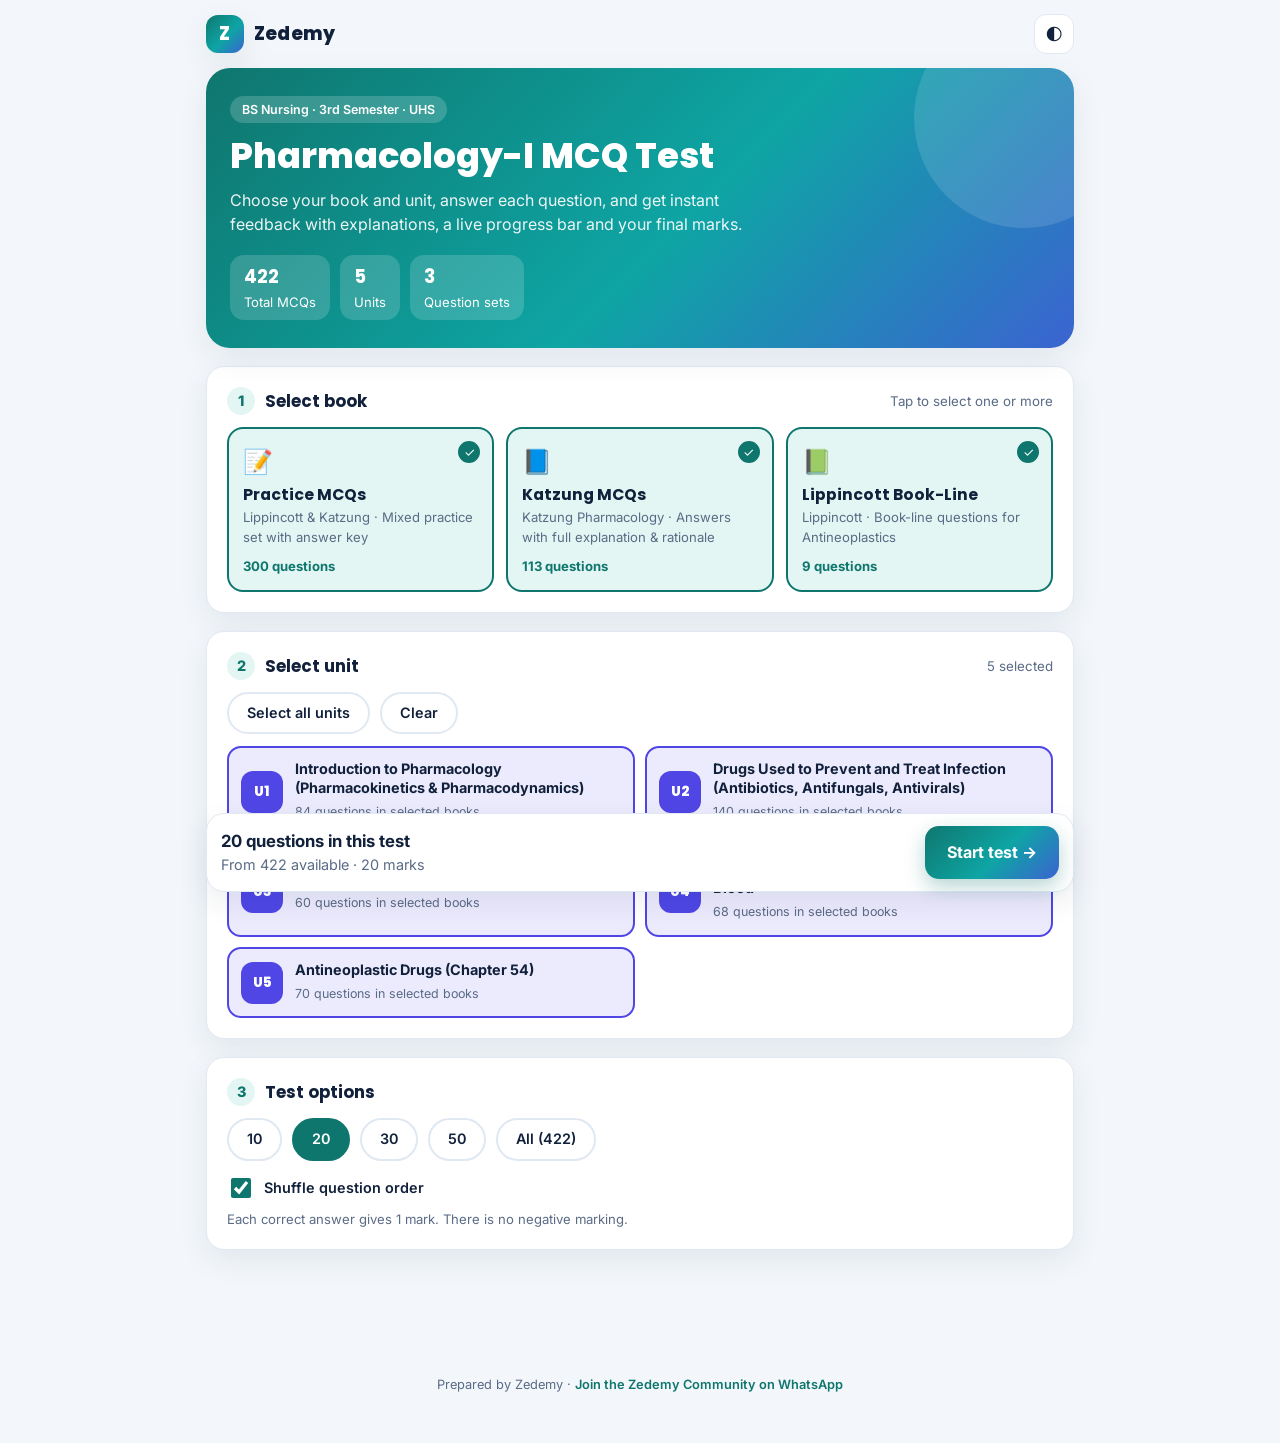
==== pharmacology.html @ 9742f0a9 "Add files via upload" ====
<!DOCTYPE html>
<html lang="en">
<head>
<meta charset="utf-8">
<meta name="viewport" content="width=device-width, initial-scale=1, viewport-fit=cover">
<title>Zedemy · Pharmacology-I MCQ Test · BS Nursing 3rd Semester</title>
<link rel="preconnect" href="https://fonts.googleapis.com">
<link rel="preconnect" href="https://fonts.gstatic.com" crossorigin>
<link href="https://fonts.googleapis.com/css2?family=Inter:wght@400;500;600;700&family=Poppins:wght@600;700;800&display=swap" rel="stylesheet">
<style>
:root{
  box-sizing:border-box;
  padding-top:env(safe-area-inset-top,0px);
  padding-bottom:env(safe-area-inset-bottom,0px);
  --bg:#f3f7fb;--card:#ffffff;--ink:#12213b;--muted:#5a6b86;--line:#e0e8f2;
  --brand:#0f766e;--brand-2:#14b8a6;--brand-soft:#e3f6f3;--accent:#4f46e5;--accent-soft:#eceafd;
  --ok:#15803d;--ok-bg:#e6f7ec;--ok-line:#86d6a1;--bad:#b91c1c;--bad-bg:#fdeceb;--bad-line:#f2a6a3;
  --warn:#b45309;--warn-bg:#fff4e0;--shadow:0 10px 30px rgba(18,33,59,.08);--radius:18px;
  --hero:linear-gradient(135deg,#0f766e 0%,#0ea5a4 55%,#4f46e5 120%);
}
@media (prefers-color-scheme:dark){
  :root:not([data-theme="light"]){
    --bg:#0c1424;--card:#142036;--ink:#e8eefb;--muted:#9db0cf;--line:#24334f;
    --brand:#2dd4bf;--brand-2:#14b8a6;--brand-soft:#10312f;--accent:#a5b4fc;--accent-soft:#1f2650;
    --ok:#4ade80;--ok-bg:#0f2a1a;--ok-line:#1f6b3c;--bad:#f87171;--bad-bg:#32151a;--bad-line:#7f2b2b;
    --warn:#fbbf24;--warn-bg:#2d2310;--shadow:0 10px 30px rgba(0,0,0,.35);
    --hero:linear-gradient(135deg,#0b4f4a 0%,#0f766e 55%,#3730a3 120%);
  }
}
:root[data-theme="dark"]{
  --bg:#0c1424;--card:#142036;--ink:#e8eefb;--muted:#9db0cf;--line:#24334f;
  --brand:#2dd4bf;--brand-2:#14b8a6;--brand-soft:#10312f;--accent:#a5b4fc;--accent-soft:#1f2650;
  --ok:#4ade80;--ok-bg:#0f2a1a;--ok-line:#1f6b3c;--bad:#f87171;--bad-bg:#32151a;--bad-line:#7f2b2b;
  --warn:#fbbf24;--warn-bg:#2d2310;--shadow:0 10px 30px rgba(0,0,0,.35);
  --hero:linear-gradient(135deg,#0b4f4a 0%,#0f766e 55%,#3730a3 120%);
}
html{scroll-padding-top:env(safe-area-inset-top,0px);scroll-behavior:smooth}
*,*::before,*::after{box-sizing:inherit}
body{margin:0;font-family:Inter,system-ui,-apple-system,"Segoe UI",Roboto,Arial,sans-serif;background:var(--bg);color:var(--ink);line-height:1.55;-webkit-font-smoothing:antialiased}
h1,h2,h3{font-family:Poppins,Inter,system-ui,sans-serif;margin:0;line-height:1.2}
button{font:inherit;color:inherit;cursor:pointer}
.wrap{max-width:900px;margin:0 auto;padding:0 16px 48px}
.hidden{display:none!important}

/* top bar */
.topbar{display:flex;align-items:center;justify-content:space-between;padding:14px 0}
.brand{display:flex;align-items:center;gap:10px;font-family:Poppins,sans-serif;font-weight:800;font-size:1.15rem;letter-spacing:.2px}
.logo{width:38px;height:38px;border-radius:12px;background:var(--hero);display:grid;place-items:center;color:#fff;font-weight:800;box-shadow:var(--shadow)}
.icon-btn{width:40px;height:40px;border-radius:12px;border:1px solid var(--line);background:var(--card);display:grid;place-items:center;font-size:1.05rem}

/* hero */
.hero{background:var(--hero);color:#fff;border-radius:24px;padding:28px 24px;box-shadow:var(--shadow);position:relative;overflow:hidden}
.hero::after{content:"";position:absolute;right:-60px;top:-60px;width:220px;height:220px;border-radius:50%;background:rgba(255,255,255,.12)}
.hero .tag{display:inline-block;background:rgba(255,255,255,.18);padding:4px 12px;border-radius:99px;font-size:.78rem;font-weight:600;margin-bottom:12px}
.hero h1{font-size:clamp(1.5rem,4.5vw,2.2rem);font-weight:800}
.hero p{margin:10px 0 0;opacity:.92;max-width:560px}
.stats{display:flex;gap:10px;flex-wrap:wrap;margin-top:18px;position:relative;z-index:1}
.stat{background:rgba(255,255,255,.16);border-radius:14px;padding:8px 14px;font-size:.82rem}
.stat b{display:block;font-size:1.15rem;font-family:Poppins,sans-serif}

/* cards & setup */
.card{background:var(--card);border:1px solid var(--line);border-radius:var(--radius);box-shadow:var(--shadow);padding:20px}
.section{margin-top:18px}
.step{display:flex;align-items:center;gap:10px;margin-bottom:12px}
.step .n{width:28px;height:28px;border-radius:50%;background:var(--brand-soft);color:var(--brand);font-weight:800;display:grid;place-items:center;font-size:.9rem}
.step h2{font-size:1.05rem}
.step small{color:var(--muted);margin-left:auto}
.grid3{display:grid;grid-template-columns:repeat(3,1fr);gap:12px}
@media(max-width:720px){.grid3{grid-template-columns:1fr}}
.book{text-align:left;border:2px solid var(--line);border-radius:16px;padding:14px;background:var(--card);position:relative;transition:.15s}
.book:hover{border-color:var(--brand-2)}
.book[aria-pressed="true"]{border-color:var(--brand);background:var(--brand-soft)}
.book .ic{font-size:1.5rem}
.book h3{font-size:.98rem;margin:6px 0 2px}
.book p{margin:0;color:var(--muted);font-size:.82rem}
.book .cnt{margin-top:8px;font-weight:700;font-size:.82rem;color:var(--brand)}
.book .chk{position:absolute;right:12px;top:12px;width:22px;height:22px;border-radius:50%;border:2px solid var(--line);display:grid;place-items:center;font-size:.8rem;color:#fff}
.book[aria-pressed="true"] .chk{background:var(--brand);border-color:var(--brand)}
.units{display:grid;grid-template-columns:1fr 1fr;gap:10px}
@media(max-width:720px){.units{grid-template-columns:1fr}}
.unit{display:flex;gap:12px;align-items:center;text-align:left;border:2px solid var(--line);border-radius:14px;padding:12px;background:var(--card);transition:.15s}
.unit:hover:not(:disabled){border-color:var(--accent)}
.unit[aria-pressed="true"]{border-color:var(--accent);background:var(--accent-soft)}
.unit:disabled{opacity:.4;cursor:not-allowed}
.unit .u{min-width:42px;height:42px;border-radius:12px;background:var(--accent-soft);color:var(--accent);font-family:Poppins,sans-serif;font-weight:800;display:grid;place-items:center;font-size:.85rem}
.unit[aria-pressed="true"] .u{background:var(--accent);color:#fff}
.unit b{display:block;font-size:.9rem;line-height:1.3}
.unit span{font-size:.78rem;color:var(--muted)}
.row{display:flex;flex-wrap:wrap;gap:10px;align-items:center}
.pill{border:2px solid var(--line);background:var(--card);border-radius:99px;padding:8px 18px;font-weight:600;font-size:.9rem}
.pill[aria-pressed="true"]{background:var(--brand);color:#fff;border-color:var(--brand)}
:root[data-theme="dark"] .pill[aria-pressed="true"]{color:#042f2e}
@media (prefers-color-scheme:dark){:root:not([data-theme="light"]) .pill[aria-pressed="true"]{color:#042f2e}}
.switch{display:flex;align-items:center;gap:10px;font-weight:600;font-size:.9rem;margin-top:14px;cursor:pointer}
.switch input{width:20px;height:20px;accent-color:var(--brand)}
.hint{color:var(--muted);font-size:.82rem;margin:8px 0 0}
.btn{border:0;border-radius:14px;padding:14px 22px;font-weight:700;font-size:1rem;transition:.15s}
.btn.primary{background:var(--hero);color:#fff;box-shadow:0 8px 20px rgba(15,118,110,.3)}
.btn.primary:hover:not(:disabled){transform:translateY(-1px)}
.btn:disabled{opacity:.45;cursor:not-allowed;box-shadow:none}
.btn.ghost{background:var(--card);border:2px solid var(--line)}
.btn.block{width:100%}
.startbar{position:sticky;bottom:calc(8px + env(safe-area-inset-bottom,0px));margin-top:18px;z-index:5}
.startbar .card{display:flex;align-items:center;gap:14px;padding:12px 14px;flex-wrap:wrap}
.startbar .info{flex:1;min-width:150px;font-size:.9rem;color:var(--muted)}
.startbar .info b{color:var(--ink);font-size:1.05rem}

/* quiz */
.qhead{position:sticky;top:env(safe-area-inset-top,0px);z-index:6;background:var(--bg);padding:10px 0 12px}
.qtop{display:flex;align-items:center;gap:10px;margin-bottom:10px}
.qtop .grow{flex:1;font-weight:700;font-size:.95rem}
.score-chip{background:var(--brand-soft);color:var(--brand);padding:6px 14px;border-radius:99px;font-weight:700;font-size:.88rem;white-space:nowrap}
.bar{height:12px;background:var(--line);border-radius:99px;overflow:hidden}
.bar>i{display:block;height:100%;width:0;background:linear-gradient(90deg,var(--brand-2),var(--accent));border-radius:99px;transition:width .4s ease}
.barinfo{display:flex;justify-content:space-between;font-size:.78rem;color:var(--muted);margin-top:6px;font-weight:600}
.meta{display:flex;gap:8px;flex-wrap:wrap;margin-bottom:12px}
.chip{font-size:.75rem;font-weight:700;padding:4px 10px;border-radius:99px;background:var(--accent-soft);color:var(--accent)}
.chip.b{background:var(--brand-soft);color:var(--brand)}
.qtext{font-size:1.08rem;font-weight:600;line-height:1.6;margin-bottom:16px}
.opts{display:grid;gap:10px}
.opt{display:flex;gap:12px;align-items:flex-start;text-align:left;width:100%;border:2px solid var(--line);background:var(--card);border-radius:14px;padding:12px 14px;transition:.15s}
.opt:hover:not(:disabled){border-color:var(--brand-2);background:var(--brand-soft)}
.opt .k{min-width:30px;height:30px;border-radius:9px;background:var(--bg);border:1px solid var(--line);display:grid;place-items:center;font-weight:800;font-size:.85rem}
.opt .t{flex:1;padding-top:3px}
.opt .m{font-weight:800;font-size:1.1rem;padding-top:1px}
.opt:disabled{cursor:default}
.opt.right{border-color:var(--ok);background:var(--ok-bg)}
.opt.right .k{background:var(--ok);color:#fff;border-color:var(--ok)}
.opt.right .m{color:var(--ok)}
.opt.wrong{border-color:var(--bad);background:var(--bad-bg)}
.opt.wrong .k{background:var(--bad);color:#fff;border-color:var(--bad)}
.opt.wrong .m{color:var(--bad)}
.opt.dim{opacity:.6}
.fb{margin-top:16px;border-radius:14px;padding:14px 16px;border:2px solid;animation:pop .25s ease}
.fb.ok{background:var(--ok-bg);border-color:var(--ok-line)}
.fb.no{background:var(--bad-bg);border-color:var(--bad-line)}
.fb h3{font-size:1rem;display:flex;align-items:center;gap:8px}
.fb.ok h3{color:var(--ok)}.fb.no h3{color:var(--bad)}
.fb .ans{margin:6px 0 0;font-size:.92rem}
.exp{margin-top:10px;padding-top:10px;border-top:1px dashed var(--line);font-size:.92rem}
.exp b{display:block;margin-bottom:2px}
.exp.none{color:var(--muted)}
@keyframes pop{from{opacity:0;transform:translateY(6px)}to{opacity:1;transform:none}}
.qfoot{display:flex;justify-content:space-between;align-items:center;gap:10px;margin-top:16px}
.qfoot .kb{color:var(--muted);font-size:.78rem}
@media(max-width:560px){.qfoot .kb{display:none}.qfoot .btn{width:100%}}

/* result */
.result{text-align:center}
.ring{width:190px;height:190px;margin:6px auto 4px;position:relative}
.ring svg{transform:rotate(-90deg)}
.ring .c{position:absolute;inset:0;display:grid;place-content:center}
.ring .c b{font-family:Poppins,sans-serif;font-size:2.4rem;line-height:1}
.ring .c span{font-size:.85rem;color:var(--muted);font-weight:600}
.marks{font-family:Poppins,sans-serif;font-size:1.5rem;font-weight:800;margin-top:6px}
.verdict{display:inline-block;margin-top:8px;padding:6px 16px;border-radius:99px;font-weight:700;font-size:.9rem}
.verdict.g{background:var(--ok-bg);color:var(--ok)}.verdict.m{background:var(--warn-bg);color:var(--warn)}.verdict.l{background:var(--bad-bg);color:var(--bad)}
.tiles{display:grid;grid-template-columns:repeat(3,1fr);gap:10px;margin:18px 0}
.tile{border-radius:14px;padding:12px;background:var(--bg);border:1px solid var(--line)}
.tile b{display:block;font-size:1.4rem;font-family:Poppins,sans-serif}
.tile.ok b{color:var(--ok)}.tile.no b{color:var(--bad)}
.tile span{font-size:.78rem;color:var(--muted);font-weight:600}
.bd{text-align:left;margin-top:8px}
.bd h3{font-size:1rem;margin-bottom:10px}
.bdrow{margin-bottom:10px;font-size:.85rem}
.bdrow .l{display:flex;justify-content:space-between;gap:10px;font-weight:600;margin-bottom:4px}
.actions{display:flex;gap:10px;flex-wrap:wrap;justify-content:center;margin-top:20px}
.review{margin-top:18px;text-align:left}
.review .rh{display:flex;justify-content:space-between;align-items:center;gap:10px;flex-wrap:wrap;margin-bottom:10px}
.ritem{border:1px solid var(--line);border-radius:14px;padding:14px;margin-bottom:10px;background:var(--card)}
.ritem.ok{border-left:6px solid var(--ok)}.ritem.no{border-left:6px solid var(--bad)}
.ritem .rq{font-weight:600;margin:6px 0}
.ritem p{margin:4px 0;font-size:.9rem}
.good{color:var(--ok);font-weight:700}.badt{color:var(--bad);font-weight:700}
footer{margin-top:28px;text-align:center;color:var(--muted);font-size:.8rem}
footer a{color:var(--brand);font-weight:600;text-decoration:none}
.empty{text-align:center;color:var(--muted);padding:10px}
.resume{margin-bottom:16px;border:2px solid var(--brand);background:var(--brand-soft)}
.resume h3{font-size:1.05rem;margin-bottom:4px}
.resume p{margin:0 0 12px;color:var(--muted);font-size:.92rem}
.resume .row{display:flex;gap:10px;flex-wrap:wrap}
.resume .btn{padding:11px 18px;font-size:.95rem}
</style>
</head>
<body>
<div class="wrap">
  <div class="topbar">
    <div class="brand"><div class="logo">Z</div><span>Zedemy</span></div>
    <button class="icon-btn" id="themeBtn" aria-label="Toggle dark mode" title="Toggle dark mode">🌓</button>
  </div>

  <!-- SETUP -->
  <main id="setup">
    <section class="hero">
      <span class="tag">BS Nursing · 3rd Semester · UHS</span>
      <h1>Pharmacology-I MCQ Test</h1>
      <p>Choose your book and unit, answer each question, and get instant feedback with explanations, a live progress bar and your final marks.</p>
      <div class="stats" id="heroStats"></div>
    </section>

    <section class="section card">
      <div class="step"><div class="n">1</div><h2>Select book</h2><small>Tap to select one or more</small></div>
      <div class="grid3" id="books"></div>
    </section>

    <section class="section card">
      <div class="step"><div class="n">2</div><h2>Select unit</h2><small id="unitSmall"></small></div>
      <div class="row" style="margin-bottom:12px">
        <button class="pill" id="allUnits">Select all units</button>
        <button class="pill" id="clearUnits">Clear</button>
      </div>
      <div class="units" id="units"></div>
    </section>

    <section class="section card">
      <div class="step"><div class="n">3</div><h2>Test options</h2></div>
      <div class="row" id="counts"></div>
      <label class="switch"><input type="checkbox" id="shuffle" checked> Shuffle question order</label>
      <p class="hint">Each correct answer gives 1 mark. There is no negative marking.</p>
    </section>

    <div class="startbar"><div class="card">
      <div class="info"><b id="poolTxt">0 questions</b><br><span id="poolSub">Select a book and a unit to begin</span></div>
      <button class="btn primary" id="startBtn" disabled>Start test →</button>
    </div></div>
  </main>

  <!-- QUIZ -->
  <main id="quiz" class="hidden">
    <div class="qhead">
      <div class="qtop">
        <button class="icon-btn" id="exitBtn" aria-label="Exit test" title="Exit test">✕</button>
        <div class="grow" id="qCount">Question 1 of 10</div>
        <div class="score-chip" id="liveScore">Score 0</div>
      </div>
      <div class="bar" role="progressbar" aria-valuemin="0" aria-valuemax="100" id="barWrap"><i id="barFill"></i></div>
      <div class="barinfo"><span id="barLeft">0 answered</span><span id="barRight">0%</span></div>
    </div>
    <div class="card">
      <div class="meta" id="qMeta"></div>
      <div class="qtext" id="qText"></div>
      <div class="opts" id="qOpts"></div>
      <div id="qFb"></div>
      <div class="qfoot">
        <span class="kb">Keys: A–E to answer · Enter for next</span>
        <button class="btn primary hidden" id="nextBtn">Next question →</button>
      </div>
    </div>
  </main>

  <!-- RESULT -->
  <main id="result" class="hidden">
    <div class="card result">
      <h2>Test completed 🎉</h2>
      <div class="ring" id="ring"></div>
      <div class="marks" id="marksTxt"></div>
      <div><span class="verdict" id="verdict"></span></div>
      <div class="tiles">
        <div class="tile ok"><b id="tRight">0</b><span>Correct</span></div>
        <div class="tile no"><b id="tWrong">0</b><span>Wrong</span></div>
        <div class="tile"><b id="tTotal">0</b><span>Total marks</span></div>
      </div>
      <div class="bd" id="breakdown"></div>
      <div class="actions">
        <button class="btn primary" id="retryWrong">Retry wrong answers</button>
        <button class="btn ghost" id="again">Same test again</button>
        <button class="btn ghost" id="newTest">New test</button>
      </div>
    </div>
    <div class="review">
      <div class="rh"><h3>Review your answers</h3>
        <div class="row"><button class="pill" id="fAll" aria-pressed="true">All</button><button class="pill" id="fWrong" aria-pressed="false">Wrong only</button></div>
      </div>
      <div id="reviewList"></div>
    </div>
  </main>

  <footer>Prepared by Zedemy · <a href="https://chat.whatsapp.com/F4L9KdHK7OZ0QPsqKY3s3s?s=cl&p=a&mlu=4&ilr=4" target="_blank" rel="noopener">Join the Zedemy Community on WhatsApp</a></footer>
</div>

<script id="data" type="application/json">[{"u":1,"b":"A","n":"1","q":"A 65-year-old man with a history of mechanical aortic valve replacement is started on a medication to prevent thrombosis. His INR needs to be maintained between 2.5 and 3.5. Which drug is most likely being used?","o":["Clopidogrel","Enoxaparin","Aspirin","Warfarin","Dabigatran"],"a":3,"e":"Warfarin is the oral blood thinner that is monitored with INR, and a mechanical heart valve needs a high INR target (2.5–3.5). Heparins, aspirin and clopidogrel are not tracked with INR, and dabigatran is not used for mechanical valves."},{"u":1,"b":"A","n":"2","q":"Vaccines are obtained from:","o":["Animal Source","Microbial Source","Synthetic Source","Plant Source","Semi syntheticSource"],"a":1,"e":"Vaccines are made from germs (bacteria or viruses) or their parts, so their source is microbial. They are not extracted from animals, plants or made purely in a chemical lab."},{"u":1,"b":"A","n":"3","q":"Essential drugs list is a:","o":["List of life-saving drugs","List of drugs by generic names","List of drugs required for common ailments","List of drugs required for majority of ailments and people","List of drugs required for priority needs of the Population"],"a":4,"e":"The essential drugs list is a short list of medicines chosen to meet the priority health needs of the population. It is not a list of every life-saving or every generic drug."},{"u":1,"b":"A","n":"4","q":"All are criteria for selection of essential drugs EXCEPT:","o":["Pattern of prevalent diseases","The training and experience of available personnel","Treatment facilities","Relative efficacy, cost, and suitability","Latest drug in the market"],"a":4,"e":"Essential drugs are chosen for need, safety, cost and local facilities, not because they are new. Being the 'latest drug in the market' is never a selection criterion, so that is the EXCEPT."},{"u":1,"b":"A","n":"5","q":"Study of the effect of the drugs on population is known as:","o":["Pharmacogenetics","Pharmacoepidemiology","Clinical pharmacology","toxicology","All above"],"a":1,"e":"Pharmacoepidemiology means studying drug use and effects in a whole population (epi = population). Pharmacogenetics is about genes, and toxicology is about poisons."},{"u":1,"b":"A","n":"6","q":"An 18-year-old female patient is brought to the emergency department due to drug overdose. Which of the following routes of administration is the most desirable for administering the antidote for the drug overdose?","o":["Intramuscular","Intravenous","Oral","Subcutaneous","Transdermal"],"a":1,"e":"In an overdose the antidote must work fast and fully, and only the intravenous route puts the drug straight into the blood with 100% bioavailability and instant action."},{"u":1,"b":"A","n":"7","q":"Drug A is a weakly basic drug with a pKa of 7.8. If administered orally, at which of the following sites of absorption will the drug be able to readily pass through the membrane?","o":["Mouth (pH approximately 7.0)","Stomach (pH of 2.5)","Duodenum (pH approximately 6.1)","Jejunum (pH approximately 8.0)","Ileum (pH approximately 7.0)"],"a":3,"e":"A weak base crosses membranes best when it is unionized (uncharged), and a base is more unionized at a pH higher than its pKa. Jejunum pH 8.0 is the highest and closest to above 7.8, so most drug passes there."},{"u":1,"b":"A","n":"8","q":"KR2250 is an investigational cholesterol-lowering agent. KR2250 has a high molecular weight and is extensively bound to albumin. KR2250 will have a(n) ______ apparent volume of distribution (Vd).","o":["High","Low","Extremely high","Normal"],"a":1,"e":"A drug that is large and tightly bound to albumin stays inside the blood vessels and cannot spread into tissues. So its apparent volume of distribution is low."},{"u":1,"b":"A","n":"9","q":"A 40-year-old male patient (70 kg) was recently diagnosed with infection involving methicillin- resistant S. aureus. He received 2000 mg of vancomycin as an IV loading dose. The peak plasma concentration of vancomycin was 28.5 mg/L. The apparent volume of distribution is:","o":["1 L/kg","7 L/kg","10 L/kg","14 L/kg","70 L/kg"],"a":1,"e":"Vd = dose ÷ concentration = 2000 mg ÷ 28.5 mg/L ≈ 70 L. For a 70 kg man that works out to about 1 L/kg, so your marked answer (7 L/kg) does not match this calculation. Check the answer key of your source for this one."},{"u":1,"b":"A","n":"10","q":"A 55-year-old woman is brought to the emergency department because of seizures. She has a history of renal disease and currently undergoes dialysis. She receives an intravenous infusion of antiseizure drug X. Which of the following is likely to be observed with use of drug X in this patient?","o":["Half-life ↑, Dosage ↑","Half-life ↓, Dosage ↓","Half-life ↑, Dosage ↔","Half-life ↑, Dosage ↓","Half-life ↔, Dosage ↔"],"a":2,"e":"Kidney failure slows elimination, so the half-life goes up. A loading dose in an emergency depends on Vd (not on clearance), so the dose stays the same; only later maintenance doses need reducing."},{"u":1,"b":"A","n":"11","q":"A 68-year-old woman is brought to the emergency department for treatment of a myocardial infarction. She is currently taking clopidogrel (antiplatelet agent) and aspirin daily, as well as omeprazole (potent CYP inhibitor) for heartburn. Which of the following is the most likely contributor to her myocardial infarction today?","o":["Reduced antiplatelet activity of clopidogrel due to aspirin","Reduced antiplatelet activity of clopidogrel due to omeprazole","Hypersensitivity reaction due to clopidogrel","Increased antiplatelet activity of clopidogrel due to omeprazole","Increased antiplatelet activity of clopidogrel due to aspirin"],"a":1,"e":"Omeprazole blocks the liver enzyme CYP2C19 that turns clopidogrel (a prodrug) into its active form. With less active drug, clopidogrel works less, platelets stick, and a heart attack can occur."},{"u":1,"b":"A","n":"12","q":"Which of the following reactions represents Phase II of drug metabolism?","o":["Amidation","Hydrolysis","Oxidation","Reduction","Sulfation"],"a":4,"e":"Phase II is conjugation, where the body attaches a molecule such as sulfate or glucuronic acid to make the drug easier to excrete. Oxidation, reduction and hydrolysis are Phase I."},{"u":1,"b":"A","n":"13","q":"A pharmacokinetic study of a new antihypertensive drug is being conducted in healthy human volunteers. The half-life of the drug after administration by continuous intravenous infusion is 12 hours. Which of the following best approximates the time for the drug to reach steady state?","o":["24 hours","48 hours","72 hours","120 hours","240 hours"],"a":1,"e":"Steady state is reached in about 4–5 half-lives. With a half-life of 12 h, 4 half-lives = 48 hours, so 48 hours is the nearest choice."},{"u":1,"b":"A","n":"14","q":"A 74-year-old man was admitted to the hospital for treatment of heart failure. He received 160 mcg of digoxin intravenously, and the plasma digoxin level was 0.4 ng/mL. If the desired plasma concentration of digoxin for optimal therapeutic activity in heart failure is 1.2 ng/mL, and the patient has an estimated Vd of 400 L, calculate the additional dose of digoxin needed for this patient to achieve the desired plasma concentration.","o":["128 mcg","160 mcg","320 mcg","480 mcg","640 mcg"],"a":3,"e":"Vd = 160 mcg ÷ 0.4 ng/mL = 400 L, and the extra concentration needed is 0.8 ng/mL, which gives 320 mcg more (0.8 × 400). The key marks 480 mcg, which is the TOTAL dose needed (1.2 × 400), so check this key in your source."},{"u":1,"b":"A","n":"15","q":"Which of the following best describes how a drug that acts as an agonist at the A subtype of GABA receptors affects signal transduction in a neuron?","o":["Activation of this receptor subtype alters transcription of DNA in the nucleus of the neuron.","Activation of this receptor subtype opens ion channels that allow sodium to enter cells and increases the chance of generating an action potential.","Activation of this receptor subtype opens ion channels that allow chloride to enter cells and decreases the chance of generating an action potential.","Activation of this receptor subtype results in G protein activation and increased intracellular second messenger levels."],"a":2,"e":"The GABA-A receptor is a chloride channel. When it opens, chloride enters the neuron, the cell becomes more negative, and a nerve impulse is less likely, which is why GABA drugs calm and sedate."},{"u":1,"b":"A","n":"16","q":"If 1 mg of lorazepam produces the same anxiolytic response as 10 mg of diazepam, which is correct?","o":["Lorazepam is more potent than diazepam.","Lorazepam is more efficacious than diazepam.","Lorazepam is a full agonist, and diazepam is a partial agonist.","Lorazepam is a better drug to take for anxiety than diazepam."],"a":0,"e":"Potency is how much drug you need for an effect. Lorazepam needs only 1 mg while diazepam needs 10 mg for the same effect, so lorazepam is more potent. It is not necessarily better or stronger in maximum effect."},{"u":1,"b":"A","n":"17","q":"If 10 mg of oxycodone produces a greater analgesic response than aspirin at any dose, which is correct?","o":["Oxycodone is more efficacious than aspirin.","Oxycodone is less potent than aspirin.","Aspirin is a full agonist, and oxycodone is a partial agonist.","Oxycodone and aspirin act on the same drug target."],"a":0,"e":"Efficacy means the maximum effect a drug can produce. Oxycodone gives a stronger pain relief than aspirin can ever give at any dose, so oxycodone is more efficacious."},{"u":1,"b":"A","n":"18","q":"In the presence of propranolol, a higher concentration of epinephrine is required to elicit full antiasthmatic activity. Propranolol has no effect on asthma symptoms. Which is correct regarding these medications?","o":["Epinephrine is less efficacious than propranolol.","Epinephrine is a full agonist, and propranolol is a partial agonist.","Epinephrine is an agonist, and propranolol is a competitive antagonist.","Epinephrine is an agonist, and propranolol is a noncompetitive antagonist."],"a":2,"e":"Propranolol blocks the receptor but has no action of its own, and more epinephrine can overcome it. That is a competitive (surmountable) antagonist, while epinephrine is the agonist."},{"u":1,"b":"A","n":"19","q":"In the presence of picrotoxin, diazepam is less efficacious at causing sedation, regardless of the dose. Picrotoxin has no sedative effect, even at the highest dose. Which of the following is correct regarding these agents?","o":["Picrotoxin is a competitive antagonist.","Picrotoxin is a noncompetitive antagonist.","Diazepam is less efficacious than picrotoxin.","Diazepam is less potent than picrotoxin."],"a":1,"e":"Picrotoxin lowers the maximum effect of diazepam no matter how much diazepam is given. A blocker that cannot be overcome by more agonist is a noncompetitive antagonist."},{"u":1,"b":"A","n":"20","q":"Methylphenidate helps patients with attention deficit hyperactivity disorder (ADHD) maintain attention and perform better at school or work, with an ED50 of 10 mg. However, methylphenidate can also cause significant nausea at higher doses (TD50 = 30 mg). Which is correct regarding methylphenidate?","o":["The therapeutic index of methylphenidate is 3.","The therapeutic index of methylphenidate is 0.3.","Methylphenidate is more potent at causing nausea than treating ADHD.","Methylphenidate is more efficacious at causing nausea than treating ADHD."],"a":0,"e":"Therapeutic index = TD50 ÷ ED50 = 30 ÷ 10 = 3. A bigger number means a wider safety gap between effective and toxic doses."},{"u":1,"b":"A","n":"21","q":"Which is correct concerning the safety of using warfarin (with a small therapeutic index) versus penicillin (with a large therapeutic index)?","o":["Warfarin is a safer drug because it has a low therapeutic index.","Warfarin treatment has a high chance of resulting in dangerous adverse effects if bioavailability is altered.","The high therapeutic index makes penicillin a safe drug for all patients.","Penicillin treatment has a high chance of causing dangerous adverse effects if bioavailability is altered."],"a":1,"e":"Warfarin has a narrow therapeutic index, so even a small change in absorption or level can cause bleeding. Penicillin has a wide margin, so small changes rarely harm."},{"u":1,"b":"A","n":"22","q":"A patient is prescribed a medication with the generic name 'ibuprofen' and the brand name 'Advil'. The brand name is also known as the:","o":["Chemical Name","Proprietary (Trade) Name","Official Name","Non-proprietary Name"],"a":1,"e":"A brand name (like Advil) is the company's trademark, so it is called the proprietary or trade name. The generic name (ibuprofen) is the non-proprietary one."},{"u":1,"b":"A","n":"23","q":"The primary purpose for which a drug is prescribed is known as its:","o":["Contraindication","Adverse Effect","Indication","Side Effect"],"a":2,"e":"Indication means the reason a drug is prescribed, for example, an antibiotic is indicated for infection. Contraindication is the opposite: a reason not to use it."},{"u":1,"b":"A","n":"24","q":"The study of the absorption, distribution, metabolism, and excretion of drugs is called:","o":["Pharmacodynamics","Pharmacotherapeutics","Pharmacokinetics","Pharmacogenetics"],"a":2,"e":"Pharmacokinetics is what the body does to the drug: ADME (absorption, distribution, metabolism, excretion). Pharmacodynamics is what the drug does to the body."},{"u":1,"b":"A","n":"25","q":"A drug's official, nonproprietary name, as listed in the USP-NF, is its:","o":["Chemical Name","Brand Name","Generic Name","Code Name"],"a":2,"e":"The official, non-brand name of a drug is its generic name (for example paracetamol). Brand names belong to companies."},{"u":1,"b":"A","n":"26","q":"The time required for the plasma concentration of a drug to reduce by 50% is its:","o":["Duration of Action","Onset of Action","Peak Effect","Half-Life"],"a":3,"e":"Half-life is the time for the blood level of a drug to fall by half. It tells us how long a drug stays in the body."},{"u":1,"b":"A","n":"27","q":"The process of a drug moving from its site of administration into the bloodstream is known as:","o":["Distribution","Metabolism","Absorption","Excretion"],"a":2,"e":"Absorption means the drug moves from where it was given (stomach, muscle, skin) into the blood. Distribution comes after that."},{"u":1,"b":"A","n":"28","q":"A drug that binds to a receptor and activates it but produces an effect opposite to the agonist is:","o":["Agonist","Partial agonist","Antagonist","Inverse agonist"],"a":3,"e":"An inverse agonist binds the same receptor but produces the opposite effect of the agonist, even reducing the receptor's own activity. An antagonist only blocks and does nothing itself."},{"u":1,"b":"A","n":"29","q":"The \"first-pass effect\" refers to:","o":["Rapid drug excretion by the kidneys","Drug metabolism in the liver before it reaches systemic circulation","The initial distribution of drug to tissues","The first time a drug is administered"],"a":1,"e":"First-pass effect means that after oral absorption the drug goes through the liver first, where part of it is broken down before it reaches the general circulation. This lowers the amount that finally reaches the body."},{"u":1,"b":"A","n":"30","q":"Bioavailability is defined as the:","o":["Rate and extent to which a drug is absorbed into the systemic circulation","Time it takes for a drug to reach its peak concentration","Total amount of drug that is excreted unchanged","Percentage of drug that is metabolized"],"a":0,"e":"Bioavailability is the fraction of the dose that reaches the systemic circulation, and it considers both how much and how fast. An IV drug has 100% bioavailability."},{"u":1,"b":"A","n":"31","q":"The term \"prodrug\" refers to a drug that is:","o":["Administered in an inactive form and becomes active after metabolism","Used for prophylactic purposes","A precursor to an illegal substance","Used before surgery"],"a":0,"e":"A prodrug is given in an inactive form and the body converts it into the active drug, for example clopidogrel or enalapril."},{"u":1,"b":"A","n":"32","q":"A drug with a narrow therapeutic index:","o":["Is always safe to administer","Has a small difference between its therapeutic and toxic doses","Can be given in widely varying doses","Is only used in life-threatening situations"],"a":1,"e":"A narrow therapeutic index means the toxic dose is close to the effective dose, so there is little room for error. Warfarin, digoxin and lithium are examples."},{"u":1,"b":"A","n":"33","q":"Tolerance to a drug is defined as:","o":["An allergic reaction to the drug","A condition where repeated administration results in a diminished effect","The need for a lower dose to achieve the same effect","The time it takes for the drug to take effect"],"a":1,"e":"Tolerance means that with repeated use the same dose gives a weaker effect, so a person needs more drug to get the same result. It is not an allergy."},{"u":1,"b":"A","n":"34","q":"Which route of administration bypasses first-pass metabolism?","o":["Oral","Sublingual","Rectal","Both B and C"],"a":3,"e":"Sublingual and rectal drugs are absorbed into veins that do not go through the liver first, so they bypass first-pass metabolism. Oral drugs do not, so 'Both B and C' is correct."},{"u":1,"b":"A","n":"35","q":"The process of a drug moving from the systemic circulation to body tissues and fluids is known as:","o":["Absorption","Distribution","Metabolism","Excretion"],"a":1,"e":"Distribution is the movement of the drug from the blood into tissues and body fluids. Absorption is into the blood, and excretion is out of the body."},{"u":1,"b":"A","n":"36","q":"The term \"bioequivalence\" refers to two drugs having:","o":["The same chemical structure","The same brand name","The same rate and extent of absorption","The same therapeutic use"],"a":2,"e":"Bioequivalence means two products give the same rate and extent of absorption (similar blood levels). They can look different or have different brand names."},{"u":1,"b":"A","n":"37","q":"Phase I metabolism reactions typically involve:","o":["Conjugation with an endogenous substrate","Oxidation, reduction, or hydrolysis","Excretion into bile","Binding to plasma proteins"],"a":1,"e":"Phase I reactions change the drug a little by oxidation, reduction or hydrolysis, often making it more polar. Conjugation (joining a molecule) is Phase II."},{"u":1,"b":"A","n":"38","q":"Which type of adverse drug reactions are serious?","o":["Type A: Augmented reactions","Type B: Bizarre reactions","Type C: Chronic reactions","Type D: Delayed reactions","All of the above"],"a":4,"e":"All of these are serious in different ways: Type A is dose-related and can be dangerous, Type B is unpredictable (like anaphylaxis), and Type C and D occur after long use or later in time."},{"u":1,"b":"A","n":"39","q":"Drug–drug interaction can lead to:","o":["Beneficial effects.","Toxicity.","Lack of response.","All of the above."],"a":3,"e":"Two drugs together can help (beneficial, such as combination therapy), cause toxicity (too much effect) or reduce each other's action (lack of response). So all of the above can happen."},{"u":1,"b":"A","n":"40","q":"A patient reports a skin rash after starting a course on amoxicillin capsules. This reaction should be:","o":["Ignored as it is common.","Reported to the pharmacovigilance center.","Treated with an antihistamine and not reported.","Considered a Type A reaction and not serious."],"a":1,"e":"A suspected adverse reaction, such as rash, should be reported to the pharmacovigilance center so safety patterns can be tracked. It should never be ignored."},{"u":1,"b":"A","n":"41","q":"A 2-month-old infant receiving a prescription for an antibiotic is at high risk for an adverse drug reaction due to:","o":["Immature liver and kidney function.","High body fat content.","Fully developed blood-brain barrier.","Rapid gastric emptying."],"a":0,"e":"A newborn's liver and kidneys are not fully developed, so they cannot metabolise and remove drugs well. Drugs stay longer and cause more side effects."},{"u":1,"b":"A","n":"42","q":"The primary organ for the metabolism of most drugs is the:","o":["Kidney","Liver","Lung","Stomach"],"a":1,"e":"The liver contains most of the drug-metabolising enzymes (like CYP450), so it is the main site of drug metabolism."},{"u":1,"b":"A","n":"43","q":"The primary organ for the excretion of most drugs and their metabolites is the:","o":["Kidney","Liver","Lung","Intestine"],"a":0,"e":"The kidneys filter the blood and remove drugs and metabolites in the urine, so they are the main organ of excretion."},{"u":1,"b":"A","n":"44","q":"Clearance is defined as the:","o":["Time required for the plasma concentration to fall by 50%","Volume of plasma from which a drug is completely removed per unit time","Amount of drug that reaches the systemic circulation","Fraction of drug that is bound to plasma proteins"],"a":1,"e":"Clearance is the volume of plasma that is completely cleared of drug per unit time (for example mL/min). It tells how efficiently the body removes the drug."},{"u":1,"b":"A","n":"45","q":"Steady-state concentration of a drug is achieved after approximately:","o":["1 half-life","2 half-lives","3 to 5 half-lives","10 half-lives"],"a":2,"e":"A drug reaches steady state after about 3 to 5 half-lives, when the amount going in equals the amount going out."},{"u":1,"b":"A","n":"46","q":"The \"placebo effect\" is best described as:","o":["A pharmacological effect of the drug","A psychological or therapeutic effect not due to the drug itself","The result of drug metabolism","An adverse reaction to the drug"],"a":1,"e":"The placebo effect is a real improvement caused by the patient's expectation or belief, not by any active ingredient in the pill."},{"u":1,"b":"A","n":"47","q":"The volume of distribution (Vd) is a parameter that relates:","o":["The amount of drug in the body to the concentration in the plasma","The rate of absorption to the rate of elimination","The protein binding to the free drug concentration","The half-life to the clearance"],"a":0,"e":"Volume of distribution links the total amount of drug in the body to its concentration in blood (Vd = amount ÷ concentration). It shows how widely the drug spreads."},{"u":1,"b":"A","n":"48","q":"Two drugs that have the same bioavailability and the same rate of absorption are said to be:","o":["Synergistic","Antagonistic","Therapeutically equivalent","Prodrugs"],"a":2,"e":"If two drugs have the same bioavailability and absorption rate, they behave the same way in the body and give the same clinical effect, so they are therapeutically equivalent."},{"u":1,"b":"A","n":"49","q":"The term \"enterohepatic circulation\" refers to the:","o":["Absorption of drugs from the intestine","Circulation of drugs between the liver and the intestine","Metabolism of drugs in the liver","Excretion of drugs in the bile"],"a":1,"e":"Enterohepatic circulation is a recycling loop: the drug goes from the liver into bile, then the intestine, is reabsorbed and returns to the liver. This makes the drug stay in the body longer."},{"u":1,"b":"A","n":"50","q":"Antimicrobial resistance is of public health concern because of:","o":["Higher cost of therapy.","Increased risk of morbidity.","Antimicrobial resistance.","Reduced quality of care.","All of the above."],"a":4,"e":"Antimicrobial resistance makes treatment more costly, increases illness and death, and lowers quality of care, so all of these are public health concerns."},{"u":1,"b":"B","n":"1","q":"A 3-year-old is brought to the emergency department having just ingested a large overdose of chlorpropamide, an oral antidiabetic drug. Chlorpropamide is a weak acid with a pKa of 5.0. It is capable of entering most tissues. On physical examination, the heart rate is 110/min, blood pressure 90/50 mm Hg, and respiratory rate 30/min. Which of the following statements about this case of chlorpropamide overdose is most correct?","o":["Urinary excretion would be accelerated by administration of NH4Cl, an acidifying agent","Urinary excretion would be accelerated by giving NaHCO3, an alkalinizing agent","Less of the drug would be ionized at blood pH than at stomach pH","Absorption of the drug would be slower from the stomach than from the small intestine"],"a":1,"e":"Since absorption involves permeation across lipid membranes, we can in theory treat an overdose by decreasing absorption from the gut and reabsorption from the tubular urine by making the drug less lipid-soluble. Ionization attracts water molecules and decreases lipid solubility. Chlorpropamide is a weak acid, which means that it is less ionized when protonated (at acid pH). An alkaline environment favors ionization of a weak acid, so we should give bicarbonate (NaHCO3)."},{"u":1,"b":"B","n":"2","q":"Botulinum toxin is a large protein molecule. Its action on cholinergic transmission depends on an intracellular action within nerve endings. Which one of the following processes is best suited for permeation of very large protein molecules into cells?","o":["Aqueous diffusion","Endocytosis","First-pass effect","Lipid diffusion","Special carrier transport"],"a":1,"e":"Endocytosis is an important mechanism for transport of very large molecules across membranes. Aqueous diffusion is not involved in transport across the lipid barrier of cell membranes."},{"u":1,"b":"B","n":"3","q":"A 12-year-old child has bacterial pharyngitis and is to receive an oral antibiotic. She complains of a sore throat and pain on swallowing. The tympanic membranes are slightly reddened bilaterally, but she does not complain of earache. Blood pressure is 105/70 mm Hg, heart rate 100/min, temperature 37.8°C (100.1°F). Ampicillin is a weak organic acid with a pKa of 2.5. What percentage of a given dose will be in the lipid-soluble form in the duodenum at a pH of 4.5?","o":["About 1%","About 10%","About 50%","About 90%","About 99%"],"a":0,"e":"Ampicillin is an acid, so it is more ionized at alkaline pH and less ionized at acidic pH. The Henderson-Hasselbalch equation predicts that the ratio changes from 50/50 at the pH equal to the pKa to 1/10 (protonated/unprotonated) at 1 pH unit more alkaline and 1/100 (1%) at 2 pH units more alkaline. For acids, the protonated form is the nonionized, more lipid-soluble form."},{"u":1,"b":"B","n":"4","q":"Ampicillin is eliminated by first-order kinetics. Which of the following statements best describes the process by which the plasma concentration of this drug declines?","o":["There is only 1 metabolic path for drug elimination","The half-life is the same regardless of the plasma concentration","The drug is largely metabolized in the liver after oral administration and has low bioavailability","The rate of elimination is proportional to the rate of administration at all times","The drug is distributed to only 1 compartment outside the vascular system"],"a":1,"e":"First-order means that the elimination rate is proportional to the concentration perfusing the organ of elimination. The half-life is a constant."},{"u":1,"b":"B","n":"5","q":"The pharmacokinetics of a new drug are under study in a phase 1 clinical trial. Which statement about the distribution of drugs to specific tissues is most correct?","o":["Distribution to an organ is independent of blood flow","Distribution of a lipid-soluble drug will be to adipose tissue initially","Distribution into a tissue depends on the unbound drug concentration gradient between blood and the tissue","Distribution is increased for drugs that are strongly bound to plasma proteins","Distribution has no effect on the half-life of the drug"],"a":2,"e":"Distribution depends on blood flow, solubility, and the unbound drug concentration gradient between blood and the tissue."},{"u":1,"b":"B","n":"6","q":"The pharmacokinetic process or property that distinguishes the elimination of ethanol and high doses of phenytoin and aspirin from the elimination of most other drugs is called","o":["Distribution","Excretion","First-pass effect","First-order elimination","Zero-order elimination"],"a":4,"e":"Ethanol and, in higher doses, aspirin and phenytoin follow zero-order kinetics; that is, their elimination rates are constant regardless of blood concentration."},{"u":1,"b":"B","n":"7","q":"Which of the following statements about animal testing of potential new therapeutic agents is most correct?","o":["Requires at least 3 years to discover late toxicities","Requires at least 1 primate species (e.g., rhesus monkey)","Requires the submission of histopathologic slides and specimens to the FDA for evaluation by government scientists","Has good predictability for drug allergy-type reactions","May be abbreviated in the case of some very toxic agents used in cancer"],"a":4,"e":"Testing may be abbreviated for drugs for which there is urgent need or extreme toxicity such as cancer chemotherapy."},{"u":1,"b":"B","n":"8","q":"The 'dominant lethal' test involves the treatment of a male adult animal with a chemical before mating; the pregnant female is later examined for fetal death and abnormalities. The dominant lethal test therefore is a test of","o":["Teratogenicity","Mutagenicity","Carcinogenicity","Sperm viability"],"a":1,"e":"The test indicates that a chromosomal change passed from father to fetus is detected, which represents mutagenicity."},{"u":1,"b":"B","n":"9","q":"In a phase 1 clinical trial, 'Novexum,' a new drug, was administered intravenously to 25 volunteers, and blood samples were taken for several hours. Several inactive metabolites were found as well as declining concentrations of Novexum. A graph was prepared as shown below, with the Novexum plasma levels plotted on a logarithmic ordinate and time on a linear abscissa. It was concluded that the drug has first-order kinetics. From this graph, what is the best estimate of the elimination half-life of Novexum?","o":["0.5 h","1 h","3 h","4 h","7 h"],"a":2,"e":"Drugs with first-order kinetics have constant half-lives. As shown in the graph, concentration decreased from 16 units at 1 h to 8 units at 4 h and 4 units at 7 h; therefore, half- life = 7 h - 4 h = 3 h."},{"u":1,"b":"B","n":"10","q":"A large pharmaceutical company has conducted extensive animal testing of a new drug for the treatment of advanced prostate cancer. The chief of research and development recommends that the company now submit an IND application in order to start clinical trials. Which of the following statements is most correct regarding clinical trials of new drugs?","o":["Phase 1 involves the study of a small number of normal volunteers by highly trained clinical pharmacologists","Phase 2 involves the use of the new drug in a large number of patients (1000-5000) who have the disease to be treated under conditions of proposed use (e.g., outpatients)","Chronic animal toxicity studies must be complete and reported in the IND","Phase 4 involves the detailed study of toxic effects that have been discovered in phase 3","Phase 2 requires the use of a positive control (a known effective drug) and a placebo"],"a":0,"e":"Except for known toxic drugs (e.g., cytotoxic cancer chemotherapy), phase 1 is carried out in 25-50 normal volunteers."},{"u":1,"b":"B","n":"11","q":"Which of the following would probably not be included in an optimal phase 3 clinical trial of a new analgesic drug for mild pain?","o":["A negative control (placebo)","A positive control (current standard analgesic therapy)","Double-blind protocol (in which neither the patient nor immediate observers of the patient know which agent is active)","A group of 1000-5000 subjects with a clinical condition requiring analgesia","Prior submission of an NDA (new drug application) to the FDA"],"a":4,"e":"An NDA cannot be acted upon until the first 3 phases of clinical trials have been completed (the IND must be approved before clinical trials can be conducted)."},{"u":1,"b":"B","n":"12","q":"The Ames test is frequently carried out before clinical trials are begun. The Ames test is a method that detects","o":["Carcinogenesis in primates","Carcinogenesis in rodents","Mutagenesis in bacteria","Teratogenesis in any mammalian species","Teratogenesis in primates"],"a":2,"e":"The Ames test is carried out in Salmonella and detects mutations in bacterial DNA."},{"u":1,"b":"B","n":"13","q":"Which of the following statements about new drug development is most correct?","o":["If the need is great, drugs that test positive for teratogenicity, mutagenicity, or carcinogenicity can be tested in humans but the IND must specify safety measures to be taken","Food supplements and herbal (botanical) remedies must be shown to be effective for the target condition before marketing is approved by the FDA","All new drugs must be studied in at least 1 primate species before NDA submission","Orphan drugs are drugs that are no longer produced by the original manufacturer","Phase 4 (surveillance) is the most rigidly regulated phase of clinical drug trials"],"a":0,"e":"Many drugs in current clinical use test positive for teratogenicity, mutagenicity, or carcinogenicity with proper labeling and safety precautions."},{"u":1,"b":"B","n":"14","q":"Which statement about the development of new drugs is most correct?","o":["Because they may cause anaphylaxis, proteins cannot be used as drugs","Most drugs fall between 100 and 1000 in molecular weight","Drugs for systemic action that are to be administered orally should be highly water soluble and insoluble in lipids","Water solubility is minimal in highly polarized (charged) drug molecules"],"a":1,"e":"Most drugs fall between 100 and 1000 in molecular weight. Charged molecules attract a shell of water molecules making them highly water-soluble."},{"u":1,"b":"B","n":"15","q":"A 55-year-old man is seen in the clinic with hypertension of 150/95 mm Hg. His personal medical history and physical examination are otherwise unremarkable but his family history is positive for early deaths due to cardiovascular disease. A decision is made to treat his hypertension, starting with a calcium channel blocker. Blocker A in a dose of 5 mg produces the same decrease in blood pressure as 500 mg of blocker B. Which of the following predictions is most accurate?","o":["Blocker A will be more efficacious than blocker B","Blocker A will be about 100 times more potent than blocker B","Toxicity of blocker A will be less than that of blocker B","Blocker A will have a wider therapeutic window than blocker B","Blocker A will have a longer half-life than blocker B"],"a":1,"e":"The fact that a given response is achieved with a smaller dose of blocker A indicates that A is more potent than B in the ratio of 500:5 (100 times)."},{"u":1,"b":"B","n":"16","q":"Graded and quantal dose-response curves are being used for evaluation of a new analgesic drug in the animal laboratory and in clinical trials. Which of the following statements best describes graded dose-response curves?","o":["More precisely quantitated than quantal dose-response curves","Obtainable from isolated tissue preparations but not from the study of intact subjects","Used to determine the maximal efficacy of the drug","Used to determine the therapeutic index of the drug","Used to determine the variation in sensitivity of subjects to the drug"],"a":2,"e":"Graded dose-response curves are used to determine maximal efficacy (maximal response), whereas quantal curves are used for therapeutic index and population sensitivity."},{"u":1,"b":"B","n":"17","q":"Prior to clinical trials in patients with heart failure, an animal study was carried out to compare two new positive inotropic drugs (A and B) to a current standard agent (C). The results of cardiac output measurements are shown in the graph below. Which of the following statements is correct?","o":["Drug A is most effective","Drug B is least potent","Drug C is most potent","Drug B is more potent than drug C and more effective than drug A","Drug A is more potent than drug B and more effective than drug C"],"a":3,"e":"Drug A produces 50% of its maximal effect at a lower dose than either B or C and thus is most potent; drug A is a partial agonist and less efficacious than B and C."},{"u":1,"b":"B","n":"18","q":"A study was carried out in isolated intestinal smooth muscle preparations to determine the action of a new drug 'novamine,' which in separate studies bound to the same receptors as acetylcholine, an agonist. In the absence of other drugs, acetylcholine caused contraction of the muscle. Novamine alone caused relaxation of the preparation. In the presence of a low concentration of novamine, the EC50 of acetylcholine was unchanged, but the Emax was reduced. In the presence of a high concentration of novamine, extremely high concentrations of acetylcholine had no effect. Which of the following expressions best describes novamine?","o":["A chemical antagonist","An irreversible antagonist","A partial agonist","A physiologic antagonist","A spare receptor agonist"],"a":1,"e":"An irreversible antagonist reduces Emax without changing EC50 at low concentrations, and at high concentrations blocks the effect completely even at extremely high agonist concentrations."},{"u":1,"b":"B","n":"19","q":"Beta adrenoceptors in the heart regulate cardiac rate and contractile strength. Several studies have indicated that in humans and experimental animals, about 90% of beta adrenoceptors in the heart are spare receptors. Which of the following statements about spare receptors is most correct?","o":["Spare receptors, in the absence of drug, are sequestered in the cytoplasm","Spare receptors may be detected by finding that the drug-receptor interaction lasts longer than the intracellular effect","Spare receptors influence the maximal efficacy of the drug-receptor system","Spare receptors activate the effector machinery of the cell without the need for a drug","Spare receptors may be detected by finding that the EC50 is smaller than the Kd for the agonist"],"a":4,"e":"Spare receptors influence sensitivity (EC50 < Kd) but do not alter maximal efficacy."},{"u":1,"b":"B","n":"20","q":"Two cholesterol-lowering drugs, X and Y, were studied in a large group of patients, and the percentages of the group showing a specific therapeutic effect (35% reduction in low-density lipoprotein [LDL] cholesterol) were determined. The results are shown in the following table. Which of the following statements about these results is correct?","o":["Drug X is safer than drug Y","Drug Y is more effective than drug X","The 2 drugs act on the same receptors","Drug X is less potent than drug Y","The therapeutic index of drug Y is 10"],"a":3,"e":"Drug Y is more potent than drug X because its ED50 (20 mg/d) is less than that of drug X (50 mg/d)."},{"u":1,"b":"B","n":"21","q":"Sugammadex is a drug that reverses the action of rocuronium and certain other skeletal muscle- relaxing agents (nondepolarizing neuromuscular blocking agents). It appears to interact directly with the rocuronium molecule and not at all with the rocuronium receptor. Which of the following terms best describes sugammadex?","o":["Chemical antagonist","Noncompetitive antagonist","Partial agonist","Pharmacologic antagonist","Physiologic antagonist"],"a":0,"e":"Sugammadex interacts directly with rocuronium and not with the rocuronium receptor; therefore, it is a chemical antagonist."},{"u":1,"b":"B","n":"22","q":"Which of the curves in the graph describes the percentage of binding of a large dose of full agonist to its receptors as the concentration of a partial agonist is increased from low to very high levels?","o":["Curve 1","Curve 2","Curve 3","Curve 4","Curve 5"],"a":4,"e":"As the partial agonist displaces more and more of the full agonist, the percentage of receptors that bind the full agonist drops to zero (Curve 5)."},{"u":1,"b":"B","n":"23","q":"Which of the curves in the graph describes the percentage effect observed when a large dose of full agonist is present throughout the experiment and the concentration of a partial agonist is increased from low to very high levels?","o":["Curve 1","Curve 2","Curve 3","Curve 4","Curve 5"],"a":0,"e":"Curve 1 describes the response of the system when a full agonist is displaced by increasing concentrations of partial agonist, producing the maximal effect typical of the partial agonist."},{"u":1,"b":"B","n":"24","q":"Which of the curves in the graph describes the percentage of binding of the partial agonist whose effect is shown by Curve 4 if the system has many spare receptors?","o":["Curve 1","Curve 2","Curve 3","Curve 4","Curve 5"],"a":2,"e":"If many spare receptors are present, the binding curve must be displaced to the right of the effect curve (Kd > EC50). Therefore, Curve 3 fits."},{"u":1,"b":"B","n":"25","q":"Mr Jones has zero kidney function and is undergoing hemodialysis 3 days per week while awaiting a kidney transplant. He takes metformin for type 2 diabetes mellitus and was previously stabilized (while his kidney function was adequate) at a dosage of 500 mg twice daily, given orally. The plasma concentration at this dosage with normal kidney function was found to be 1.4 mg/L. He has had 6 dialysis procedures and metformin toxicity is suspected. A blood sample now shows a metformin concentration of 4.2 mg/L. What was Mr Jones' clearance of metformin while his kidney function was normal?","o":["238 L/d","29.8 L/h","3 L/d","238 L/h","30 L/min"],"a":1,"e":"Clearance = Rate of elimination / Plasma concentration. Rate in = 1000 mg/24h. Cp = 1.4 mg/L. CL = 1000/24 / 1.4 = 29.8 L/h."},{"u":1,"b":"B","n":"26","q":"Ms. Smith, a 65-year-old woman with pneumonia, was given tobramycin, 150 mg, intravenously. After 20 minutes, the plasma concentration was measured and was found to be 3 mg/L. Assuming no elimination of the drug in 20 minutes, what is the apparent volume of distribution of tobramycin in Ms. Smith?","o":["3 L/min","3 L","50 L","7 L","0.1 mg/min"],"a":2,"e":"Vd = Dose / Cp = 150 mg / 3 mg/L = 50 L."},{"u":1,"b":"B","n":"27","q":"St. John's Wort, a popular botanical remedy, is a potent inducer of hepatic phase I CYP3A4 enzymes. Verapamil and phenytoin are both eliminated from the body by metabolism in the liver. Verapamil has a clearance of 1.5 L/min, approximately equal to liver blood flow, whereas phenytoin has a clearance of 0.1 L/min. Based on this fact, which of the following is most correct?","o":["St. John's Wort will increase the half-life of phenytoin and verapamil","St. John's Wort will decrease the volume of distribution of CYP3A4 substrates","St. John's Wort will decrease the hepatic extraction of phenytoin","St. John's Wort will decrease the first-pass effect for verapamil","St. John's Wort will increase the clearance of phenytoin"],"a":4,"e":"Induction of phase I metabolizing enzymes increases the clearance of substrates such as phenytoin whose extraction is well below liver blood flow."},{"u":1,"b":"B","n":"28","q":"A 45-year-old woman with small cell lung cancer has elected to participate in the trial of a new chemotherapeutic agent. It is given by constant intravenous infusion of 10 mg/h. Plasma concentrations (Cp) are measured with results: 4h = 3.0 mg/L; 8h = 3.6 mg/L; 16h = 3.7 mg/L; 24h = 4.0 mg/L. What conclusion can be drawn from these data?","o":["Clearance is 2.0 L/h","Doubling the rate of infusion would result in a plasma concentration of 16 mg/L at 40 h","Elimination follows zero-order kinetics","Half-life is 2 h","Volume of distribution is 30 L"],"a":3,"e":"Steady-state concentration is 4 mg/L. At 4 h, concentration is 3.0 mg/L (75% of steady-state). Since 75% is reached at 2 half-lives, half-life = 2 h."},{"u":1,"b":"B","n":"29","q":"You are the only physician in a clinic cut off by storms. A 15-year-old girl is brought with severe asthmatic wheezing. You decide to use intravenous theophylline: Vd 35 L; CL 48 mL/min; half-life 8 h. If infusion rate is 0.48 mg/min, how long would it take to reach 93.75% of final steady state concentration?","o":["Approximately 48 min","Approximately 7.4 h","Approximately 8 h","Approximately 24 h","Approximately 32 h"],"a":4,"e":"93.75% of steady-state is reached at 4 half-lives. 4 x 8 h = 32 h."},{"u":1,"b":"B","n":"30","q":"A 74-year-old mechanic is admitted with myocardial infarction and severe arrhythmia. Lidocaine infusion is started at 1.92 mg/min at 8 AM. Average parameters: Vd 77 L; clearance 640 mL/min; half- life 1.4 h. What is the expected steady-state plasma concentration?","o":["40 mg/L","3.0 mg/L","0.025 mg/L","7.2 mg/L","3.46 mg/L"],"a":1,"e":"Cp(ss) = Rate in / CL = 1.92 mg/min / 640 mL/min (0.64 L/min) = 3.0 mg/L."},{"u":1,"b":"B","n":"31","q":"A new drug is under study in phase 1 trials. It is found that this molecule is avidly taken up by extravascular tissues so that the final total amount in the extravascular compartment at steady state is 100 times the amount remaining in the blood plasma. What is the probable volume of distribution in a hypothetical person with 8 L of blood and 4 L of plasma?","o":["Insufficient data to calculate","8 L","14.14 L","100 L","404 L"],"a":4,"e":"Total amount in body = 101Z. Plasma concentration = Z / 4 L. Vd = Total amount / Cp = 101Z / (Z/4) = 404 L."},{"u":1,"b":"B","n":"32","q":"A 63-year-old woman in ICU requires procainamide infusion. Half-life is 2 h. Infusion is begun at 9 AM. At 1 PM on the same day, drug concentration is found to be 3 mg/L. What is the probable steady-state drug concentration after 16 or more hours of infusion?","o":["3 mg/L","4 mg/L","6 mg/L","9.9 mg/L","15 mg/L"],"a":1,"e":"From 9 AM to 1 PM is 4 h (2 half-lives). Measured concentration is 75% of steady-state. 3 / 0.75 = 4 mg/L."},{"u":1,"b":"B","n":"33","q":"A 30-year-old man is brought to ER in deep coma with morphine overdose 6 h earlier. Blood level is 0.25 mg/L. Assuming Vd = 200 L and half-life = 3 h, how much morphine did the patient inject 6 h earlier?","o":["25 mg","50 mg","100 mg","200 mg","Not enough data to predict"],"a":3,"e":"6 hours is 2 half-lives. Concentration was 4 times higher initially (1 mg/L). Amount = Vd x Cp = 200 L x 1 mg/L = 200 mg."},{"u":1,"b":"B","n":"34","q":"Gentamicin is given as a single large IV bolus. Vd is about 20 L in a 70 kg patient, half-life is 4 h. If given an IV bolus dose of 360 mg, what will the trough concentration of gentamicin be 24 hours later just before the next IV bolus?","o":["18 mg/L","4.5 mg/L","1.13 mg/L","0.56 mg/L","0.28 mg/L"],"a":4,"e":"Peak concentration = 360 / 20 = 18 mg/L. 24 hours is 6 half-lives. 18 -> 9 - > 4.5 -> 2.25 -> 1.125 -> 0.56 -> 0.28 mg/L."},{"u":2,"b":"A","n":"1","q":"A 25-year-old woman is prescribed amoxicillin for otitis media. She develops a widespread rash after starting therapy. Which mechanism best explains this reaction?","o":["Direct toxicity","Allergic hypersensitivity reaction","Dose-dependent adverse effect","Idiosyncratic drug reaction","Drug-drug interaction"],"a":1,"e":"A rash after amoxicillin points to an allergic (hypersensitivity) reaction, an immune response and not a direct poisonous effect. It is unpredictable and not related to dose."},{"u":2,"b":"A","n":"2","q":"A 30-year-old farmer develops a tick-borne infection and is prescribed doxycycline. Which counseling point is MOST important?","o":["Not to take the drug with dairy products","Take with iron supplements","Safe in pregnancy","May cause photosensitivity","Can be used in children <8 years"],"a":3,"e":"Doxycycline makes skin very sensitive to sunlight (photosensitivity), so patients should use sunscreen and avoid strong sun. It should not be taken with dairy or iron and is avoided in pregnancy and young children."},{"u":2,"b":"A","n":"3","q":"A patient with gonorrhea is treated with penicillin G, but the infection persists. What is the most likely reason?","o":["Patient non-compliance","Wrong dosage schedule","Drug resistance due to β-lactamase production","Cross-resistance with tetracycline","Delayed absorption"],"a":2,"e":"Penicillin fails when bacteria make beta-lactamase, an enzyme that destroys the beta-lactam ring of the drug. Gonorrhoea is now commonly resistant for this reason."},{"u":2,"b":"A","n":"4","q":"An ICU patient develops septicemia and is treated with amikacin. What must the nurse closely monitor?","o":["Liver function tests","Kidney function","Heart rate and rhythm","Blood glucose"],"a":1,"e":"Aminoglycosides like amikacin can damage the kidneys (nephrotoxicity) and the ear. So the nurse watches kidney function, such as creatinine and urine output."},{"u":2,"b":"A","n":"5","q":"A pregnant woman requires antibiotic therapy for UTI. Which antibiotic is contraindicated?","o":["Amoxicillin","Cephalexin","Tetracycline","Nitrofurantoin","Azithromycin"],"a":2,"e":"Tetracyclines are avoided in pregnancy because they affect the baby's bones and teeth, causing staining and slow growth. Penicillins and cephalosporins are safe choices."},{"u":2,"b":"A","n":"6","q":"A 40-year-old man with pneumonia is given ampicillin and develops severe diarrhea after 1 week. The likely cause is:","o":["Viral gastroenteritis","Renal failure","Food poisoning","Pseudomembranous enterocolitis","Lactose intolerance"],"a":3,"e":"Broad antibiotics like ampicillin kill normal gut bacteria, which lets Clostridioides difficile grow and cause pseudomembranous colitis with severe diarrhoea."},{"u":2,"b":"A","n":"7","q":"A 73-year-old patient with chronic pulmonary disease is hospitalized with hospital-acquired pneumonia (HAP). Coverage must include Pseudomonas aeruginosa and Staph. aureus (possibly MDR strains). Which empiric treatment is most appropriate?","o":["Amoxicillin, clavulanic acid","Doxycycline","Cefazolin-metronidazole","Imipenem"],"a":3,"e":"Imipenem is a broad carbapenem that covers Pseudomonas, MRSA-like resistant organisms and many other bacteria, so it is a good first choice for serious hospital-acquired pneumonia. Amoxicillin-clavulanate and doxycycline are too weak."},{"u":2,"b":"A","n":"8","q":"Which of the following is the primary method of β-lactam resistance with Streptococcus pneumoniae?","o":["Modification of target site","Decreased drug levels due to changes in permeability","Decreased drug levels due to an efflux pump","Enzymatic inactivation"],"a":0,"e":"Pneumococcus becomes resistant to beta-lactams mainly by changing its penicillin-binding proteins (the target), so the drug cannot attach well."},{"u":2,"b":"A","n":"9","q":"Which of the following agents is considered a narrow-spectrum antibiotic?","o":["Ceftriaxone","Ciprofloxacin","Isoniazid","Imipenem"],"a":2,"e":"Narrow-spectrum drugs act on only a few types of bacteria. Isoniazid works mainly on mycobacteria (TB), whereas ceftriaxone, ciprofloxacin and imipenem cover many organisms."},{"u":2,"b":"A","n":"10","q":"Which of the following antibiotics exhibits concentration-dependent killing?","o":["Clindamycin","Linezolid","Vancomycin","Daptomycin"],"a":3,"e":"Daptomycin kills better when its peak concentration is high, which is concentration-dependent killing. Vancomycin and clindamycin depend more on time."},{"u":2,"b":"A","n":"11","q":"Which of the following antibiotics exhibits a long postantibiotic effect that permits once-daily dosing?","o":["Gentamicin","Penicillin G","Vancomycin","Aztreonam"],"a":0,"e":"Aminoglycosides like gentamicin keep suppressing bacteria even after their blood level falls (post-antibiotic effect). So one large daily dose works well."},{"u":2,"b":"A","n":"12","q":"A 58-year-old man with a history of hepatitis C, cirrhosis, and ascites presents with spontaneous bacterial peritonitis. Which of the following antibiotics requires close monitoring and dosing adjustment in this patient given his liver disease?","o":["Penicillin G","Tobramycin","Erythromycin","Vancomycin"],"a":2,"e":"Erythromycin is processed by the liver and can itself harm it, so in liver disease it needs careful monitoring and dose adjustment. Penicillin G, tobramycin and vancomycin are mainly cleared by the kidneys."},{"u":2,"b":"A","n":"13","q":"JS is a 3-day-old neonate, born at 37 weeks' gestation, who presents with new onset fever, lethargy, and decreased desire to feed. Based on JS's age, which of the following antibiotics is considered safe to use in neonates?","o":["Chloramphenicol","Sulfamethoxazole/trimethoprim","Tetracycline","Ampicillin"],"a":3,"e":"Ampicillin is safe for newborns and also covers Listeria and Group B strep, the common neonatal bacteria. Chloramphenicol (gray baby syndrome), tetracycline and cotrimoxazole are avoided."},{"u":2,"b":"A","n":"14","q":"When evaluating drug therapy for meningitis, which of the following factors is expected to have the LEAST influence on the penetration and concentration of an antibacterial agent in the cerebrospinal fluid?","o":["Lipid solubility of the drug","Minimum inhibitory concentration of the drug","Protein binding of the drug","Molecular weight of the drug"],"a":1,"e":"MIC is a lab measure of how strong a bacterium is against the drug. It does not decide how well the drug enters CSF; lipid solubility, protein binding and molecular weight do."},{"u":2,"b":"A","n":"15","q":"A 72-year-old male presents with fever, cough, malaise, and shortness of breath. His chest x-ray shows bilateral infiltrates consistent with pneumonia. Bronchial wash cultures reveal Pseudomonas aeruginosa sensitive to cefepime. Which of the following is the best dosing scheme for cefepime based on the drug's time-dependent bactericidal activity?","o":["1 g every 6 hours given over 30 minutes","2 g every 12 hours given over 3 hours","4 g every 24 hours given over 30 minutes","4 g given as continuous infusion over 24 hours"],"a":1,"e":"Cefepime is a beta-lactam whose killing depends on how long the level stays above the MIC. Giving it as a longer (extended) infusion keeps levels up longer, so 2 g every 12 h over 3 h is best."},{"u":2,"b":"A","n":"16","q":"Which of the following adverse drug reactions precludes a patient from being rechallenged with that drug in the future?","o":["Itching/rash from penicillin","Stevens-Johnson syndrome from sulfamethoxazole-trimethoprim","Gastrointestinal (GI) upset from clarithromycin","Clostridium difficile superinfection from Moxifloxacin"],"a":1,"e":"Stevens-Johnson syndrome is a life-threatening skin reaction, so the drug must never be given again. Simple itching or stomach upset do not stop future use."},{"u":2,"b":"A","n":"17","q":"A 45-year-old man presented to the hospital 3 days ago with severe cellulitis and a large abscess on his left leg. Incision and drainage were performed on the abscess, and cultures revealed methicillin-resistant Staphylococcus aureus. Which is the most appropriate treatment option for once- daily outpatient intravenous therapy in this patient?","o":["Ertapenem","Ceftaroline","Daptomycin","Piperacillin/tazobactam"],"a":2,"e":"Daptomycin is an IV antibiotic given once daily and is active against MRSA, so it suits outpatient treatment. Ertapenem and piperacillin/tazobactam do not cover MRSA."},{"u":2,"b":"A","n":"18","q":"Which of the following adverse effects is associated with daptomycin?","o":["Ototoxicity","Red man syndrome","QTc prolongation","Rhabdomyolysis"],"a":3,"e":"Daptomycin can damage muscle (myopathy/rhabdomyolysis), so CK levels are checked. Red man syndrome is from vancomycin and ototoxicity is from aminoglycosides."},{"u":2,"b":"A","n":"19","q":"A 72-year-old man is admitted to the hospital from a nursing home with severe pneumonia. He was discharged from the hospital 1 week ago after open heart surgery. The patient has no known allergies. Which of the following regimens is most appropriate for empiric coverage of methicillin- resistant Staphylococcus aureus and Pseudomonas aeruginosa in this patient?","o":["Vancomycin + cefepime + ciprofloxacin","Vancomycin + cefazolin + ciprofloxacin","Telavancin + cefepime + ciprofloxacin","Daptomycin + cefepime + ciprofloxacin"],"a":0,"e":"This patient needs cover for both MRSA (vancomycin) and Pseudomonas (cefepime plus ciprofloxacin). Cefazolin does not cover Pseudomonas, and daptomycin is inactivated in the lungs."},{"u":2,"b":"A","n":"20","q":"A 23-year-old man presents with acute appendicitis that ruptures shortly after admission. He is taken to the operating room for surgery, and postsurgical cultures reveal Escherichia coli and Bacteroides fragilis, susceptibilities pending. Which of the following provides adequate empiric coverage of these two pathogens?","o":["Cefepime","Piperacillin/tazobactam","Aztreonam","Ceftaroline"],"a":1,"e":"A ruptured appendix involves gut bacteria, E. coli and the anaerobe Bacteroides fragilis. Piperacillin/tazobactam covers both, while cefepime, aztreonam and ceftaroline lack good anaerobic cover."},{"u":2,"b":"A","n":"21","q":"A 68-year-old man presents from a nursing home with fever, increased urinary frequency and urgency, and mental status changes. He has a penicillin allergy of anaphylaxis. Which of the following β-lactams is the most appropriate choice for gram-negative coverage of this patient's urinary tract infection?","o":["Cefepime","Ertapenem","Aztreonam","Ceftaroline"],"a":2,"e":"Aztreonam is a monobactam that covers gram-negative bacteria and does not cross-react with penicillin allergy, so it is safe after penicillin anaphylaxis."},{"u":2,"b":"A","n":"22","q":"A 25-year-old man presents to the urgent care center with a painless sore on his genitals that started 2 weeks ago. He reports unprotected sex with a new partner about a month ago. A blood test confirms the patient has Treponema pallidum. Which is the drug of choice for the treatment of this patient's infection as a single dose?","o":["Benzathine penicillin G","Ceftriaxone","Aztreonam","Vancomycin"],"a":0,"e":"A painless genital sore is syphilis (Treponema pallidum). A single injection of benzathine penicillin G is the drug of choice."},{"u":2,"b":"A","n":"23","q":"A 20-year-old woman presents to the emergency room with headache, stiff neck, and fever for 2 days and is diagnosed with meningitis. Which is the best agent for the treatment of meningitis in this patient?","o":["Cefazolin","Cefdinir","Cefotaxime","Cefuroxime axetil"],"a":2,"e":"Cefotaxime (a third-generation cephalosporin) enters the cerebrospinal fluid well, so it is used for meningitis. Cefazolin, cefdinir and oral cefuroxime do not reach the brain well."},{"u":2,"b":"A","n":"24","q":"Which of the following cephalosporins has activity against gram-negative anaerobic pathogens like Bacteroides fragilis?","o":["Cefoxitin","Cefepime","Ceftriaxone","Cefazolin"],"a":0,"e":"Cefoxitin (a second-generation cephamycin) covers the anaerobe Bacteroides fragilis. Cefepime, ceftriaxone and cefazolin do not."},{"u":2,"b":"A","n":"25","q":"In which of the following cases would it be appropriate to use telavancin?","o":["A 29-year-old pregnant woman with ventilator-associated pneumonia.","A 76-year-old man with hospital-acquired pneumonia also receiving amiodarone for atrial fibrillation.","A 36-year-old man with cellulitis and abscess growing MRSA.","A 72-year-old woman with a diabetic foot infection growing MRSA who has moderate renal dysfunction."],"a":2,"e":"Telavancin is meant for skin infections caused by MRSA. It is avoided in pregnancy (fetal harm), prolongs the QT interval with drugs like amiodarone, and can harm already weak kidneys."},{"u":2,"b":"A","n":"26","q":"An 18-year-old woman presents to the urgent care clinic with symptoms of a urinary tract infection. Cultures reveal Enterococcus faecalis that is pan sensitive. Which of the following is an appropriate oral option to treat the urinary tract infection in this patient?","o":["Cephalexin","Vancomycin","Cefdinir","Amoxicillin"],"a":3,"e":"Enterococcus faecalis is usually susceptible to amoxicillin or ampicillin, so oral amoxicillin works. Cephalosporins have no activity against enterococci."},{"u":2,"b":"A","n":"27","q":"A patient with a history of anaphylaxis to penicillin requires treatment for enterococcal endocarditis. Which antibiotic regimen would be most appropriate?","o":["Vancomycin + gentamicin","Ceftriaxone + ampicillin","Azithromycin + doxycycline","Ciprofloxacin + metronidazole"],"a":0,"e":"With penicillin anaphylaxis, ampicillin cannot be used, so vancomycin plus gentamicin is the alternative. Vancomycin kills the enterococcus cell wall and gentamicin adds synergy."},{"u":2,"b":"A","n":"28","q":"Which beta-lactam antibiotic is most resistant to destruction by beta- lactamase?","o":["Amoxicillin","Cefazolin","Imipenem","Piperacillin"],"a":2,"e":"Carbapenems like imipenem have a structure that beta-lactamase enzymes cannot easily break, so they resist destruction."},{"u":2,"b":"A","n":"29","q":"The \"red man syndrome\" associated with rapid infusion of vancomycin is caused by:","o":["Histamine release","Direct cardiotoxicity","Hypersensitivity reaction","Nephrotoxicity"],"a":0,"e":"Red man syndrome is caused by quickly infusing vancomycin, which makes mast cells release histamine, giving flushing and itching. It is not a true allergy, and slowing the infusion prevents it."},{"u":2,"b":"A","n":"30","q":"A patient with renal impairment requires dosage adjustment for which of the following antibiotics?","o":["Vancomycin","Ceftriaxone","Azithromycin","Doxycycline"],"a":0,"e":"Vancomycin is removed by the kidneys, so in renal impairment it builds up and the dose must be reduced to avoid toxicity. Ceftriaxone, azithromycin and doxycycline mostly do not need adjustment."},{"u":2,"b":"A","n":"31","q":"Which cephalosporin generation has the best activity against Pseudomonas aeruginosa?","o":["First generation","Second generation","Third generation","Fourth generation"],"a":3,"e":"The fourth-generation cephalosporin (cefepime) has the widest spectrum, including good activity against Pseudomonas aeruginosa."},{"u":2,"b":"A","n":"32","q":"Clavulanic acid is combined with amoxicillin to:","o":["Increase absorption","Reduce cost","Inhibit beta-lactamase","Enhance distribution"],"a":2,"e":"Clavulanic acid blocks bacterial beta-lactamase enzymes. This protects amoxicillin from being destroyed, so the combination works against resistant bacteria."},{"u":2,"b":"A","n":"33","q":"The mechanism of action common to all beta-lactam antibiotics is:","o":["Inhibition of protein synthesis","Inhibition of cell wall synthesis","Disruption of cell membrane","Inhibition of DNA synthesis"],"a":1,"e":"All beta-lactams (penicillins, cephalosporins, carbapenems) stop the bacterium from building its cell wall, so the bacterium bursts and dies."},{"u":2,"b":"A","n":"34","q":"Which antibiotic should be avoided in patients with myasthenia gravis due to potential neuromuscular blockade?","o":["Penicillin G","Aminoglycosides","Cephalosporins","Macrolides"],"a":1,"e":"Aminoglycosides can block nerve-muscle transmission and worsen muscle weakness. In myasthenia gravis, which already has weak muscles, they can even cause breathing problems."},{"u":2,"b":"A","n":"35","q":"A patient develops C. difficile infection after antibiotic therapy. Which antibiotic is MOST commonly associated with this condition?","o":["Clindamycin","Vancomycin","Metronidazole","Daptomycin"],"a":0,"e":"Clindamycin is the antibiotic most strongly linked to C. difficile infection, because it wipes out protective gut bacteria."},{"u":2,"b":"A","n":"36","q":"The time-dependent killing property of beta-lactam antibiotics means that:","o":["Peak concentration determines efficacy","Time above MIC determines efficacy","AUC/MIC ratio determines efficacy","Trough concentration determines efficacy"],"a":1,"e":"Beta-lactams kill best when their level stays above the MIC for as long as possible. So the time above MIC, not the peak, decides how well they work."},{"u":2,"b":"A","n":"37","q":"Which antibiotic class exhibits a post-antibiotic effect against gram- negative bacteria?","o":["Aminoglycosides","Penicillins","Cephalosporins","Carbapenems"],"a":0,"e":"Aminoglycosides continue to suppress gram-negative bacteria even after drug levels drop. This lasting effect is called the post-antibiotic effect."},{"u":2,"b":"A","n":"38","q":"Bacteriostatic antibiotics work by:","o":["Killing bacteria directly","Inhibiting bacterial growth","Destroying cell walls","Damaging DNA"],"a":1,"e":"Bacteriostatic drugs stop bacteria from multiplying and let the body's immune system clear them. Bactericidal drugs actually kill them."},{"u":2,"b":"A","n":"39","q":"The term \"MIC\" in antimicrobial therapy refers to:","o":["Maximum inhibitory concentration","Minimum inhibitory concentration","Mean inhibitory concentration","Minimum infectious concentration"],"a":1,"e":"MIC stands for Minimum Inhibitory Concentration, the lowest drug level that prevents visible bacterial growth in the lab."},{"u":2,"b":"A","n":"40","q":"Which factor is most important in selecting an appropriate antibiotic?","o":["Cost of the medication","Identification of the causative organism","Patient's age","Dosing frequency"],"a":1,"e":"The best antibiotic depends on the organism causing the infection, so identifying it (by culture) is the most important step. Cost, age and dosing frequency come after."},{"u":2,"b":"A","n":"41","q":"The development of vancomycin-resistant Enterococcus (VRE) is primarily due to:","o":["Alteration of target site","Enzyme production","Decreased permeability","Efflux pumps"],"a":0,"e":"Vancomycin-resistant Enterococcus (VRE) changes the target of vancomycin (D-Ala-D-Ala becomes D-Ala-D-Lac), so vancomycin can no longer bind."},{"u":2,"b":"A","n":"42","q":"Which patient factor is most likely to require antibiotic dose adjustment?","o":["Renal function","Height","Eye color","Hair type"],"a":0,"e":"Many drugs are cleared by the kidneys, so poor renal function makes them build up and the dose must be lowered. Height, eye colour and hair type do not matter."},{"u":2,"b":"A","n":"43","q":"Combination antibiotic therapy is indicated for all of the following EXCEPT:","o":["Treatment of mixed infections","Prevention of resistance","Enhanced antibacterial activity","Treatment of all urinary tract infections"],"a":3,"e":"Combination therapy is used for mixed infections, to prevent resistance and to increase activity. But most urinary tract infections are caused by one organism and need a single drug, so 'all UTIs' is the exception."},{"u":2,"b":"A","n":"44","q":"The primary reason for using prophylactic antibiotics is to:","o":["Treat established infections","Prevent surgical site infections","Reduce hospital costs","Replace infection control measures"],"a":1,"e":"Prophylactic antibiotics are given before surgery to prevent a surgical site infection, not to treat an existing infection."},{"u":2,"b":"A","n":"45","q":"Which laboratory test is most useful for monitoring nephrotoxicity associated with vancomycin?","o":["Serum creatinine","Liver enzymes","Complete blood count","Coagulation studies"],"a":0,"e":"Vancomycin can damage the kidneys, and serum creatinine is the simple lab test used to check kidney function."},{"u":2,"b":"A","n":"46","q":"The term \"empiric therapy\" refers to:","o":["Treatment based on culture results","Treatment based on clinical presentation","Preventive treatment","Targeted therapy"],"a":1,"e":"Empiric therapy means starting treatment based on the likely cause from symptoms and examination, before culture results come back."},{"u":2,"b":"A","n":"47","q":"Which antibiotic property allows for once-daily dosing?","o":["Short half-life","Long half-life","High protein binding","Low bioavailability"],"a":1,"e":"A long half-life means the drug stays in the body longer, so one dose a day is enough to keep levels effective."},{"u":2,"b":"A","n":"48","q":"The development of antibiotic resistance can be minimized by:","o":["Using broad-spectrum antibiotics routinely","Completing the full course of prescribed antibiotics","Using antibiotics for viral infections","Sharing antibiotics with family members"],"a":1,"e":"Taking the full prescribed course kills the bacteria completely and stops survivors from becoming resistant. Overuse, misuse and sharing antibiotics increase resistance."},{"u":2,"b":"A","n":"49","q":"Which patient would be at highest risk for developing antibiotic-resistant infections?","o":["Recent antibiotic use","Good nutrition","Regular exercise","Adequate sleep"],"a":0,"e":"Recent antibiotic use kills sensitive bacteria and leaves resistant ones, so those patients are at higher risk of resistant infections."},{"u":2,"b":"A","n":"50","q":"The primary goal of antimicrobial stewardship is to:","o":["Use the newest antibiotics available","Optimize clinical outcomes while minimizing unintended consequences","Reduce pharmacy costs","Prescribe antibiotics for all febrile illnesses Section 2"],"a":1,"e":"Antimicrobial stewardship means using antibiotics wisely: the right drug, dose and duration to give the best patient outcome while limiting side effects and resistance."},{"u":2,"b":"A","n":"51","q":"Which antifungal agent is MOST likely to cause renal insufficiency?","o":["Fluconazole","Amphotericin B","Itraconazole","Posaconazole"],"a":1,"e":"Conventional amphotericin B is well known for damaging the kidneys (nephrotoxicity), which is why it is called 'ampho-terrible'. Fluconazole, itraconazole and posaconazole rarely do this."},{"u":2,"b":"A","n":"52","q":"A 55-year-old woman presents to the hospital with shortness of breath, fever, and malaise. She has a history of breast cancer and is receiving chemotherapy. Her chest x-ray shows pneumonia, and respiratory cultures are positive for Aspergillus fumigatus. Which is the MOST appropriate choice for treatment?","o":["Voriconazole","Fluconazole","Flucytosine","Ketoconazole"],"a":0,"e":"Aspergillus is treated with voriconazole, the drug of choice for invasive aspergillosis. Fluconazole and flucytosine are weak against Aspergillus, and ketoconazole is not used for this."},{"u":2,"b":"A","n":"53","q":"Which antifungal agent should be avoided in patients with evidence of ventricular dysfunction?","o":["Micafungin","Itraconazole","Terbinafine","Posaconazole"],"a":1,"e":"Itraconazole has a negative inotropic effect (it weakens the heart's pumping), so it is avoided in heart failure or ventricular dysfunction."},{"u":2,"b":"A","n":"54","q":"A 56-year-old woman with diabetes complains of thickening of the nail of the right big toe and a change in color (yellow). The podiatrist diagnoses the patient with onychomycosis of the toenails. Which is the most appropriate choice for treating this infection?","o":["Terbinafine","Micafungin","Itraconazole","Griseofulvin"],"a":0,"e":"Terbinafine is the first choice for fungal nail infection (onychomycosis) because it concentrates in nails and kills the fungus. Micafungin is not for nails."},{"u":2,"b":"A","n":"55","q":"A 44-year-old man presents to clinic with fevers and chills, headaches, and shortness of breath. He reports that he was exploring caves about 5 weeks ago. He is diagnosed with mild/moderate acute pulmonary histoplasmosis. Which is the most appropriate choice for treating this infection?","o":["Micafungin","Itraconazole","Terbinafine","Griseofulvin"],"a":1,"e":"Cave exploring (bat droppings) points to histoplasmosis. For mild to moderate disease the drug of choice is oral itraconazole."},{"u":2,"b":"A","n":"56","q":"A 32-year-old HIV-positive woman is admitted to the hospital with severe confusion and dizziness. She has been nonadherent with her HIV medications for several months. She is diagnosed with meningitis caused by Cryptococcus neoformans. Which is the most appropriate choice for treating the infection in this patient?","o":["Anidulafungin alone","Amphotericin B plus flucytosine","Flucytosine alone","Isavuconazole plus anidulafungin"],"a":1,"e":"Cryptococcal meningitis in HIV needs amphotericin B plus flucytosine first, because this combination kills the fungus quickly in the brain. Echinocandins and flucytosine alone do not work."},{"u":2,"b":"A","n":"57","q":"A 22-year-old woman reports a cottage cheese–like vaginal discharge and slight dysuria for 1 week. The patient is diagnosed with vulvovaginal candidiasis. She requests as short a course of treatment as possible due to her busy schedule. Which antifungal is the best choice?","o":["Oral fluconazole","Topical miconazole","Oral terbinafine","Topical efinaconazole"],"a":0,"e":"A single oral dose of fluconazole (150 mg) cures vaginal candidiasis, so it is the shortest course. Topical creams need several days."},{"u":2,"b":"A","n":"58","q":"Which drug is relatively free of drug–drug interactions?","o":["Voriconazole","Itraconazole","Micafungin","Terbinafine"],"a":2,"e":"Micafungin (an echinocandin) is not processed by CYP enzymes much, so it has very few drug interactions. Azoles like voriconazole and itraconazole have many."},{"u":2,"b":"A","n":"59","q":"Which drug works by creating pores/channels in the fungal cell membrane?","o":["Fluconazole","Anidulafungin","Amphotericin B","Flucytosine"],"a":2,"e":"Amphotericin B binds to ergosterol in the fungal membrane and forms pores, so cell contents leak out and the fungus dies."},{"u":2,"b":"A","n":"60","q":"Which drug requires a loading dose?","o":["Caspofungin","Micafungin","Liposomal amphotericin B","Tavaborole"],"a":0,"e":"Caspofungin needs a loading dose (a bigger first dose) to reach effective levels quickly. Micafungin does not need one."},{"u":2,"b":"A","n":"61","q":"The mechanism of action of the azole antifungals (e.g., fluconazole) is:","o":["Inhibition of ergosterol synthesis","Binding to ergosterol and creating membrane pores","Inhibition of cell wall synthesis","Inhibition of nucleic acid synthesis"],"a":0,"e":"Azoles block the fungal enzyme that makes ergosterol, which is a key part of the fungal cell membrane. Without ergosterol the membrane fails."},{"u":2,"b":"A","n":"62","q":"A patient receiving voriconazole should be monitored for:","o":["Visual disturbances","Hearing loss","Green discoloration of urine","Blue-gray skin discoloration"],"a":0,"e":"Voriconazole can cause temporary visual disturbances such as blurred vision or seeing bright lights, so patients should be asked about vision."},{"u":2,"b":"A","n":"63","q":"Which antifungal class is considered fungicidal?","o":["Azoles","Polyenes (e.g., Amphotericin B)","Echinocandins","Allylamines (e.g., Terbinafine)"],"a":2,"e":"Echinocandins (like caspofungin) kill Candida directly (fungicidal) by blocking cell wall synthesis. Azoles are mostly fungistatic."},{"u":2,"b":"A","n":"64","q":"The primary dose-limiting toxicity of conventional amphotericin B is:","o":["Nephrotoxicity","Hepatotoxicity","Neurotoxicity","Cardiotoxicity"],"a":0,"e":"The main limiting side effect of conventional amphotericin B is kidney damage, which is why the dose is limited and hydration is given."},{"u":2,"b":"A","n":"65","q":"Flucytosine is often used in combination with amphotericin B to:","o":["Prevent amphotericin B infusion reactions","Allow for lower doses of amphotericin B and prevent resistance","Enhance penetration into the central nervous system","Reduce the cost of therapy Antiprotozoal Drugs (Questions 16-25)"],"a":1,"e":"Flucytosine plus amphotericin B work together, so a lower amphotericin B dose can be used (less kidney damage), and flucytosine also reduces the chance of resistance."},{"u":2,"b":"A","n":"66","q":"A 3-month-old infant presents with seizures. CT scan shows intracerebral calcifications and ventricular enlargement. Toxoplasmosis is suspected, and he is started on pyrimethamine. Which of the followings is its mechanism of action?","o":["Inhibition of dihydrofolate reductase","Inhibition of dihydropteroate synthetase","Inhibition of RNA synthesis","Membrane depolarization","Ribosome inhibition"],"a":0,"e":"Pyrimethamine blocks dihydrofolate reductase, an enzyme the parasite needs to make folate for DNA. It is used with sulfadiazine for toxoplasmosis."},{"u":2,"b":"A","n":"67","q":"Why trimethoprim accumulates in prostatic and vaginal fluids?","o":["Acidic pH of the fluid","High lipid solubility","Because of increase concentration","Basic pH of the fluid","Highly permeable membrane"],"a":3,"e":"Trimethoprim is a weak base, and weak bases become charged and get trapped in acidic fluids such as prostatic and vaginal secretions. Note that your key marks 'basic pH', but the usual textbook reason is that those fluids are acidic. Check your source for this one."},{"u":2,"b":"A","n":"68","q":"A patient returning from a camping trip presents with acute diarrhea. Stool examination reveals Giardia lamblia. Which is the drug of choice?","o":["Metronidazole","Chloroquine","Pentamidine","Ivermectin"],"a":0,"e":"Camping, diarrhoea and Giardia lamblia point to metronidazole, which is the drug of choice for giardiasis (and amoebiasis and trichomoniasis)."},{"u":2,"b":"A","n":"69","q":"A patient with HIV presents with altered mental status and ring-enhancing brain lesions on MRI. The suspected cause is Toxoplasma gondii. What is the first-line treatment?","o":["Pyrimethamine + Sulfadiazine","Metronidazole alone","Pentamidine","Atovaquone alone"],"a":0,"e":"HIV with ring-enhancing brain lesions suggests toxoplasmosis. The first-line treatment is pyrimethamine plus sulfadiazine (with folinic acid)."},{"u":2,"b":"A","n":"70","q":"The drug of choice for treating the erythrocytic stage of Plasmodium vivax malaria is:","o":["Chloroquine","Primaquine","Artemether","Doxycycline"],"a":0,"e":"Chloroquine kills the malaria parasites in red blood cells (erythrocytic stage) of P. vivax, so it is the drug of choice for the acute attack."},{"u":2,"b":"A","n":"71","q":"Primaquine is used in malaria primarily to:","o":["Treat acute chloroquine-resistant falciparum malaria","Prevent relapse from hypnozoites in the liver","Treat severe cerebral malaria","Act as a prophylactic against all species of malaria"],"a":1,"e":"P. vivax and P. ovale form hidden forms in the liver (hypnozoites) that cause relapses. Primaquine kills these dormant forms."},{"u":2,"b":"A","n":"72","q":"A patient develops blackwater fever (severe hemolysis) after starting an antimalarial drug. Which drug is most likely responsible?","o":["Chloroquine","Quinine","Mefloquine","Primaquine"],"a":3,"e":"Primaquine can cause severe hemolysis in people with G6PD deficiency, causing dark urine (blackwater fever). That is why G6PD testing is done first."},{"u":2,"b":"A","n":"73","q":"The mechanism of action of chloroquine in malaria is:","o":["Inhibition of heme polymerization","Inhibition of dihydrofolate reductase","Generation of free radicals","Inhibition of protein synthesis"],"a":0,"e":"Chloroquine stops the parasite from converting toxic heme into harmless hemozoin. The toxic heme builds up and kills the parasite."},{"u":2,"b":"A","n":"74","q":"Metronidazole is effective against all of the following EXCEPT:","o":["Giardia lamblia","Entamoeba histolytica","Trichomonas vaginalis","Plasmodium falciparum"],"a":3,"e":"Metronidazole works on anaerobic bacteria and protozoa such as Giardia, Entamoeba and Trichomonas. It has no action on Plasmodium (malaria)."},{"u":2,"b":"A","n":"75","q":"Which drug is used for the treatment of Pneumocystis jirovecii pneumonia (PCP)?","o":["Trimethoprim-Sulfamethoxazole","Metronidazole","Chloroquine","Ivermectin Anthelmintic Drugs (Questions 26-30)"],"a":0,"e":"Trimethoprim-sulfamethoxazole (cotrimoxazole) is the drug of choice to treat and prevent Pneumocystis jirovecii pneumonia, a common infection in AIDS."},{"u":2,"b":"A","n":"76","q":"A child presents with perianal itching, and eggs of Enterobius vermicularis (pinworm) are identified. What is the drug of choice?","o":["Mebendazole","Praziquantel","Ivermectin","Diethylcarbamazine"],"a":0,"e":"Itchy bottom with pinworm eggs is Enterobius. Mebendazole (or albendazole) is the drug of choice, usually repeated after 2 weeks."},{"u":2,"b":"A","n":"77","q":"Which anthelmintic drug works by causing paralysis of the worm through activation of chloride channels?","o":["Albendazole","Praziquantel","Ivermectin","Pyrantel pamoate"],"a":2,"e":"Ivermectin opens glutamate-gated chloride channels in worms. Chloride rushes in, and the worm is paralysed and dies."},{"u":2,"b":"A","n":"78","q":"Praziquantel is the drug of choice for which type of infection?","o":["Tapeworms (Cestodes)","Roundworms (Nematodes)","Flukes (Trematodes)","Both A and C"],"a":3,"e":"Praziquantel works against tapeworms (cestodes) and flukes (trematodes), so the answer is 'both A and C'. Roundworms (nematodes) need albendazole or mebendazole."},{"u":2,"b":"A","n":"79","q":"A patient from a rural area presents with abdominal pain and seizures. Imaging reveals cysts in the brain. The diagnosis is neurocysticercosis. Which drug is most appropriate?","o":["Albendazole","Ivermectin","Praziquantel","Mebendazole"],"a":0,"e":"Brain cysts with seizures is neurocysticercosis from Taenia solium. Albendazole is the drug of choice for this."},{"u":2,"b":"A","n":"80","q":"The serious adverse effect of Diethylcarbamazine (DEC) used in filariasis is:","o":["Mazotti reaction (fever, rash, itching)","Steven-Johnson syndrome","Hepatotoxicity","Cardiotoxicity Antiviral Drugs (Questions 31-50)"],"a":0,"e":"When DEC kills microfilariae quickly, the dying parasites release substances that cause fever, rash and itching, called the Mazzotti reaction."},{"u":2,"b":"A","n":"81","q":"A 30-year-old man with human immunodeficiency virus infection is being treated with an antiretroviral regimen. Four weeks after initiating therapy, he presents to the emergency department complaining of fever, rash, and gastrointestinal upset. His HLA-B*5701 test is positive. Which drug is most likely the cause of his symptoms?","o":["Zidovudine","Abacavir","Efavirenz","Darunavir"],"a":1,"e":"A positive HLA-B*5701 means a high risk of abacavir hypersensitivity (fever, rash, stomach upset). Patients are tested before starting abacavir."},{"u":2,"b":"A","n":"82","q":"A 75-year-old man with chronic obstructive pulmonary disease is diagnosed with suspected influenza based on complaints of flu-like symptoms that began 24 hours ago. Which agent is most appropriate to initiate for the treatment of influenza?","o":["Oseltamivir","Zanamivir","Rimantadine","Amantadine"],"a":0,"e":"Oseltamivir is the oral neuraminidase inhibitor of choice for influenza and works best within 48 hours of symptoms. Zanamivir is inhaled and can cause bronchospasm in COPD, and amantadine/rimantadine are no longer effective."},{"u":2,"b":"A","n":"83","q":"A 24-year-old woman is diagnosed with genital herpes simplex virus infection. Which agent is indicated for use in this diagnosis?","o":["Valacyclovir","Cidofovir","Ganciclovir","Zanamivir"],"a":0,"e":"Valacyclovir (a prodrug of acyclovir) is used for genital herpes. Cidofovir and ganciclovir are for CMV, and zanamivir is for influenza."},{"u":2,"b":"A","n":"84","q":"A woman who is being treated for chronic hepatitis B develops nephrotoxicity while on treatment. Which medication is most likely to be included in her HBV treatment?","o":["Entecavir","Ribavirin","Lamivudine","Adefovir"],"a":3,"e":"Adefovir is a nucleotide analogue used for hepatitis B and is known to cause kidney toxicity, so it fits this case."},{"u":2,"b":"A","n":"85","q":"Which class of direct-acting antivirals for hepatitis C works by inhibiting formation of the membranous web that provides a platform for viral replication?","o":["NS3/NS4A protease inhibitors","NS5B polymerase inhibitors","NS5A replication complex inhibitor","Interferons"],"a":2,"e":"NS5A inhibitors (like ledipasvir and daclatasvir) block the viral replication complex (the 'membranous web') of hepatitis C."},{"u":2,"b":"A","n":"86","q":"Which antiretroviral drug class with polyvalent cations and, as such, their administration must be separated from antacids by several hours?","o":["Integrase inhibitors","Non-nucleoside reverse transcriptase inhibitors","Protease inhibitors","Entry inhibitors"],"a":0,"e":"Integrase inhibitors (like dolutegravir) bind metal ions such as calcium, magnesium and iron. So they should be taken a few hours apart from antacids or supplements."},{"u":2,"b":"A","n":"87","q":"A 62-year-old man with human immunodeficiency virus infection is being treated with an antiretroviral regimen containing elvitegravir/cobicistat/emtricitabine/tenofovir disoproxil fumarate and has achieved a sustained undetectable level of HIV RNA. His prescriber would like to change his therapy to elvitegravir/cobicistat/emtricitabine/tenofovir alafenamide. Which information should the prescriber provide to the patient that best summarizes the advantage of tenofovir alafenamide over tenofovir disoproxil fumarate?","o":["Removal of food restrictions","Fewer drug interactions","Twice-daily dosing","Improved renal and bone safety profile"],"a":3,"e":"Tenofovir alafenamide (TAF) gives lower levels of tenofovir in the blood than tenofovir disoproxil (TDF), so there is less kidney and bone toxicity."},{"u":2,"b":"A","n":"88","q":"A 37-year old woman with GERD and chronic hepatitis C genotype 1a infection is preparing to begin treatment with ledipasvir/sofosbuvir. Which is the most appropriate information for the patient regarding use of a proton- pump inhibitor during treatment with ledipasvir/sofosbuvir?","o":["Absorption of ledipasvir is increased with increasing pH.","A proton-pump inhibitor can be safely administered with ledipasvir/sofosbuvir without regard to timing of the dose or food intake.","The patient should either stop using the proton-pump inhibitor or take it with ledipasvir/sofosbuvir under fasted conditions.","Absorption of ledipasvir is not affected by gastric pH."],"a":2,"e":"Ledipasvir needs stomach acid to be absorbed, so acid-lowering drugs reduce its levels. The PPI should be avoided or taken with the drug under fasting conditions."},{"u":2,"b":"A","n":"89","q":"Which HIV antiretroviral is an orally administered entry inhibitor?","o":["Maraviroc","Enfuvirtide","Rilpivirine","Raltegravir"],"a":0,"e":"Maraviroc is an oral CCR5 antagonist that blocks HIV from entering the cell. Enfuvirtide is also an entry inhibitor but is injected."},{"u":2,"b":"A","n":"90","q":"Which drug is a pharmacokinetic enhancer used to boost levels of some HIV protease inhibitors and elvitegravir?","o":["Cobicistat","Dolutegravir","Entecavir","Tenofovir"],"a":0,"e":"Cobicistat blocks the liver enzyme CYP3A4, so it raises the blood levels of drugs like elvitegravir and protease inhibitors, boosting their action."},{"u":2,"b":"A","n":"91","q":"The following drug is an inhibitor of both the hepatitis B virus and the human immunodeficiency virus, and it has an excellent safety profile.","o":["Lamivudine","Acyclovir","Methotrexate","Oseltamivir","Amantadine"],"a":0,"e":"Lamivudine works against both HIV and hepatitis B virus (it blocks reverse transcriptase) and is very well tolerated."},{"u":2,"b":"A","n":"92","q":"Which of the following drugs acts by chain termination after being taken up by the liver cells?","o":["Acyclovir","Sofosbuvir","Amantadine","Ribavirin","Interferons"],"a":1,"e":"Sofosbuvir is a nucleotide that becomes active inside liver cells and then enters the growing hepatitis C RNA chain, stopping it (chain termination)."},{"u":2,"b":"A","n":"93","q":"Which of the following statements best describes Acyclovir?","o":["It acts by inhibiting viral RNA translation","Inhibiting viral DNA polymerase","Inhibits viral protein synthesis","Blocks viral release","Inhibits protease enzymes"],"a":1,"e":"Acyclovir becomes active inside infected cells and blocks the viral DNA polymerase, which stops herpes viruses from copying their DNA."},{"u":2,"b":"A","n":"94","q":"The gastrointestinal side effects caused by Oseltamivir can be countered/ balanced by:","o":["Giving the drug by IV route","Giving the drug with meals","Decreasing the dose","Giving the dose by the inhalational route","Skipping doses"],"a":1,"e":"Taking oseltamivir with food lowers the nausea and vomiting that it can cause, without losing its effect."},{"u":2,"b":"A","n":"95","q":"A patient treated with ciprofloxacin complains of ankle pain. Which adverse effect should be suspected?","o":["Neuropathy","Tendinitis and tendon rupture","Ototoxicity","Pulmonary fibrosis","Myopathy"],"a":1,"e":"Fluoroquinolones such as ciprofloxacin can cause tendinitis and even tendon rupture (often the Achilles tendon), so ankle pain is a warning sign."},{"u":2,"b":"A","n":"96","q":"The mechanism of action of acyclovir requires viral:","o":["RNA polymerase","Thymidine kinase","DNA gyrase","Reverse transcriptase"],"a":1,"e":"Acyclovir needs a viral enzyme, thymidine kinase, to be switched on (phosphorylated). That is why it works only in infected cells and not in healthy ones."},{"u":2,"b":"A","n":"97","q":"Which antiviral drug is associated with the adverse effect of crystalline nephropathy?","o":["Acyclovir","Ganciclovir","Foscarnet","Cidofovir"],"a":0,"e":"Acyclovir is poorly soluble in urine and can form crystals in the kidney tubules (crystal nephropathy), especially if the patient is dehydrated."},{"u":2,"b":"A","n":"98","q":"Ribavirin is contraindicated in pregnancy because it is:","o":["Teratogenic","Nephrotoxic","Hepatotoxic","Neurotoxic"],"a":0,"e":"Ribavirin causes birth defects (teratogenic), so it must not be used in pregnancy, and also not by men whose partners are pregnant."},{"u":2,"b":"A","n":"99","q":"Interferon-alpha used in hepatitis B and C is associated with which of the following flu-like adverse effects?","o":["Fever, myalgia, fatigue","Hypertension","Hyperglycemia","Tachycardia"],"a":0,"e":"Interferon-alpha makes many people feel as if they have the flu, with fever, muscle pain and tiredness, especially after the first doses."},{"u":2,"b":"A","n":"100","q":"Which of the following is a nucleotide reverse transcriptase inhibitor (NtRTI)?","o":["Tenofovir","Zidovudine","Lamivudine","Nevirapine"],"a":0,"e":"Tenofovir is a nucleotide (already has a phosphate group) reverse transcriptase inhibitor. Zidovudine and lamivudine are nucleoside, and nevirapine is non-nucleoside."},{"u":2,"b":"B","n":"35","q":"JT is a 14-year-old patient who is diagnosed with otitis media, requiring amoxicillin. The primary mechanism of antibacterial action of amoxicillin involves inhibition of,","o":["Beta-lactamases","Cell membrane synthesis","N-acetylmuramic acid synthesis","Peptidoglycan cross-linking","Transglycosylation"],"a":3,"e":"Penicillins bind to PBPs acting at the transpeptidation stage to inhibit peptidoglycan cross-linking."},{"u":2,"b":"B","n":"36","q":"A 33-year-old man was seen with dysuria, urethral discharge of yellow pus, a painless clean- based ulcer on the penis, and nontender lymphadenopathy. Gram stain showed Gram-negative diplococci. The most appropriate treatment of gonorrhea in this patient is","o":["A single intramuscular dose of ceftriaxone","Amoxicillin orally for 7 d","Procaine penicillin G intramuscularly as a single dose plus oral probenecid","Meropenem orally for 7 d","Vancomycin intramuscularly as a single dose"],"a":0,"e":"Due to high resistance, ceftriaxone IM single dose is the treatment of choice for gonorrhea."},{"u":2,"b":"B","n":"37","q":"Immunofluorescent microscopic examination of fluid expressed from the penile chancre of this patient revealed treponemes. Because he appears to be infected with Treponema pallidum, the best course of action would be to","o":["Administer a single oral dose of fosfomycin","Give no other antibiotics because drug treatment of gonorrhea provides coverage for incubating syphilis","Inject intramuscular benzathine penicillin G","Treat with oral tetracycline for 7 d","Treat with vancomycin"],"a":2,"e":"Primary syphilis requires intramuscular benzathine penicillin G (2.4 million units)."},{"u":2,"b":"B","n":"38","q":"Which of the following statements about beta-lactam antibiotics is most correct?","o":["Cephalexin and other first-generation cephalosporins cross the blood-brain barrier","Ceftriaxone and nafcillin are both eliminated mainly via biliary secretion","Instability of penicillins in gastric acid does not limit their oral absorption","Renal tubular reabsorption of amoxicillin is inhibited by probenecid","Ticarcillin has limited activity against several Gram-negative rods"],"a":1,"e":"Ceftriaxone and nafcillin are eliminated mainly via biliary/hepatic excretion."},{"u":2,"b":"B","n":"39","q":"A 36-year-old woman recently treated for leukemia is admitted with malaise, chills, and high fever. Blood culture reveals Gram-negative bacilli. History reveals severe urticarial rash, hypotension, and respiratory difficulty after oral penicillin V 6 mo ago. The most appropriate drug regimen for empiric treatment is","o":["Aztreonam","Ceftriaxone","Meropenem","Oxacillin","Ticarcillin plus clavulanic acid"],"a":0,"e":"Aztreonam has no cross-reactivity with penicillins in penicillin-allergic patients and covers Gram-negative bacilli."},{"u":2,"b":"B","n":"40","q":"A 52-year-old man is brought to ER confused, delirious, fever, headache, stiff neck. CSF findings: elevated protein, decreased glucose, increased neutrophils. Gram-positive diplococci seen. Microbiology reports 15% S pneumoniae isolates have MIC for penicillin G of 20 mcg/mL. Treatment of this patient should be initiated immediately with intravenous administration of","o":["Amoxicillin","Cephalexin","Ceftriaxone plus vancomycin","Nafcillin","Piperacillin"],"a":2,"e":"For highly resistant pneumococcal meningitis, ceftriaxone plus vancomycin is recommended."},{"u":2,"b":"B","n":"41","q":"Resistance of pneumococci to penicillin G is due to","o":["Alterations in porin structure","Beta-lactamase production","Changes in chemical structure of target penicillin-binding proteins","Changes in the d-Ala-d-Ala building block of peptidoglycan precursor","Decreased intracellular accumulation of penicillin G"],"a":2,"e":"Pneumococcal resistance is due to alterations in target PBPs."},{"u":2,"b":"B","n":"42","q":"If this patient had been 82 years old and the Gram stain of CSF revealed Gram-positive rods resembling diphtheroids, the antibiotic regimen for empiric treatment would include","o":["Ampicillin","Cefoxitin","Ceftriaxone","Fosfomycin","Vancomycin"],"a":0,"e":"Diphtheroid-like Gram-positive rods in elderly CSF indicate Listeria monocytogenes, treated with ampicillin (with or without gentamicin)."},{"u":2,"b":"B","n":"43","q":"A patient needs antibiotic treatment for native valve, culture-positive infective enterococcal endocarditis. Medical history includes severe anaphylactic reaction to penicillin G. The best approach would be treatment with","o":["Amoxicillin-clavulanate","Aztreonam","Ceftriaxone","Piperacillin","Vancomycin"],"a":4,"e":"In penicillin-allergic patients with enterococcal endocarditis, vancomycin (with gentamicin) is used."},{"u":2,"b":"B","n":"44","q":"Which statement about vancomycin is accurate?","o":["Active against methicillin-resistant staphylococci","Bacteriostatic","Binds to PBPS","Inhibits transpeptidation","Oral bioavailability"],"a":0,"e":"Vancomycin is bactericidal, inhibits transglycosylation, and is the drug of choice for MRSA."},{"u":2,"b":"B","n":"45","q":"A 4-year-old child is brought after ingesting pills used for bacterial dysentery. Vomiting, green stools, lethargic, ashen color, hypothermia, hypotension, abdominal distention. Drug most likely to cause this is","o":["Ampicillin","Azithromycin","Chloramphenicol","Doxycycline","Erythromycin"],"a":2,"e":"Chloramphenicol toxicity causes gray baby syndrome / vasomotor collapse in children."},{"u":2,"b":"B","n":"46","q":"Tetracyclines are drugs of choice for Rocky Mountain spotted fever and Lyme disease. The mechanism of antibacterial action of tetracycline involves","o":["Antagonism of bacterial translocase activity","Binding to a component of the 50S ribosomal subunit","Inhibition of DNA-dependent RNA polymerase","Interference with binding of aminoacyl-tRNA to bacterial ribosomes","Selective inhibition of ribosomal peptidyl transferases"],"a":3,"e":"Tetracyclines inhibit protein synthesis by interfering with binding of aminoacyl-tRNA to 30S ribosomes."},{"u":2,"b":"B","n":"47","q":"Clarithromycin and erythromycin have very similar spectra of antimicrobial activity. The major advantage of clarithromycin is that it","o":["Does not inhibit hepatic drug-metabolizing enzymes","Eradicates mycoplasmal infections in a single dose","Has greater activity against H pylori","Is active against methicillin-resistant strains of staphylococci","Is active against strains of streptococci that are resistant to erythromycin"],"a":2,"e":"Clarithromycin has superior activity against H. pylori compared to erythromycin."},{"u":2,"b":"B","n":"48","q":"The primary mechanism of resistance of Gram-positive organisms to macrolide antibiotics including erythromycin is","o":["Changes in the 30S ribosomal subunit","Decreased drug permeability of the cytoplasmic membrane","Formation of drug-inactivating acetyltransferases","Formation of esterases that hydrolyze the lactone ring","Methylation of binding sites on the 50S ribosomal subunit"],"a":4,"e":"Gram-positive resistance to macrolides is conferred by methylase production and ribosomal methylation."},{"u":2,"b":"B","n":"49","q":"A 26-year-old woman was treated for chlamydial infection with doxycycline for 14 d but didn't fill the prescription and returned with mucopurulent cervicitis. Best course of action is","o":["Delay drug treatment until infecting organism is identified","Rewrite original prescription for oral doxycycline","Treat her in the clinic with a single oral dose of azithromycin","Treat her in the clinic with an intravenous dose of amoxicillin","Write prescription for oral erythromycin for 10 d"],"a":2,"e":"A single oral dose of azithromycin ensures compliance for chlamydial cervicitis."},{"u":2,"b":"B","n":"50","q":"A 55-year-old patient with prosthetic heart valve undergoes periodontal procedure. Allergic to procaine penicillin G. Regarding prophylaxis against bacterial endocarditis, which oral drug is most appropriate?","o":["Amoxicillin 10 min before procedure","Clindamycin 1 h before procedure","Erythromycin 1 h before procedure and 4 h after","Vancomycin 15 min before procedure","No prophylaxis needed"],"a":1,"e":"AHA recommends clindamycin orally in penicillin-allergic patients for dental endocarditis prophylaxis."},{"u":2,"b":"B","n":"51","q":"A 24-year-old woman comes with dry cough, headache, fever, malaise for 3-4 d. Chest x-ray shows extensive patchy infiltrates. Sputum Gram stain negative for bacteria. Diagnosis: community- acquired pneumonia. Which drug is most suitable?","o":["Ampicillin","Clindamycin","Doxycycline","Linezolid","Vancomycin"],"a":2,"e":"Atypical pneumonia (Mycoplasma/Chlamydia) is treated effectively with doxycycline, macrolides, or fluoroquinolones."},{"u":2,"b":"B","n":"52","q":"If this patient were to be treated with erythromycin, she should","o":["Avoid exposure to sunlight","Avoid taking supplementary iron tablets","Decrease her intake of caffeinated beverages","Have her plasma urea nitrogen or creatinine checked before treatment","Temporarily stop taking loratadine"],"a":2,"e":"Erythromycin inhibits CYP1A2 which metabolizes caffeine, risking CNS/cardiac toxicity."},{"u":2,"b":"B","n":"53","q":"A 5-d course of treatment for community-acquired pneumonia would be effective in this patient with little risk of drug interactions if the drug prescribed were","o":["Azithromycin","Clindamycin","Doxycycline","Erythromycin","Vancomycin"],"a":0,"e":"Azithromycin allows a 5-day course and does not inhibit P450 enzymes like erythromycin/clarithromycin."},{"u":2,"b":"B","n":"54","q":"Concerning quinupristin-dalfopristin, which statement is accurate?","o":["Active in treatment of infections caused by E faecalis","An effective drug in treatment of multidrug-resistant streptococcal infections","Bacteriostatic","Hepatotoxicity has led to FDA drug alerts","Increase the activity of hepatic drug-metabolizing enzymes"],"a":1,"e":"Quinupristin-dalfopristin is bactericidal against multidrug-resistant streptococci and E. faecium (not faecalis)."},{"u":2,"b":"B","n":"55","q":"Interactions between this drug and cell membrane components can result in the formation of pores lined by hydrophilic groups present in the drug molecule.","o":["Caspofungin","Flucytosine","Griseofulvin","Nystatin","Terbinafine"],"a":3,"e":"Polyene antifungal drugs like amphotericin B and nystatin bind ergosterol to form aqueous pores."},{"u":2,"b":"B","n":"56","q":"A 14-year-old patient has severe headache and double vision for a month. Temperature 38.6°C. CSF culture positive for cryptococcal antigen. Which drug would be appropriate to treat systemically (not intrathecally)?","o":["Amphotericin B","Fluconazole","Itraconazole","Ketoconazole","Nystatin"],"a":1,"e":"Fluconazole penetrates the cerebrospinal fluid excellently for cryptococcal meningitis."},{"u":2,"b":"B","n":"57","q":"A 37-year-old woman with leukemia on chemotherapy develops systemic fungal infection with white vaginal plaques and blood/urine cultures growing Candida albicans after 4 days of broad- spectrum antibacterial drugs. At this point, the best course of action is to","o":["Continue current antibiotics and start griseofulvin","Continue current antibiotics and start amphotericin B","Stop current antibiotics and start itraconazole","Stop current antibiotics and start amphotericin B","Stop current antibiotics and start terbinafine"],"a":3,"e":"Stop ineffective antibacterials and initiate systemic antifungal therapy (amphotericin B)."},{"u":2,"b":"B","n":"58","q":"If amphotericin B is administered, the patient should be premedicated with","o":["Diphenhydramine","Ibuprofen","Prednisone","Any or all of the above","None of the above"],"a":3,"e":"Infusion-related reactions ('shake and bake') are managed with antihistamines, NSAIDs, or glucocorticoids."},{"u":2,"b":"B","n":"59","q":"Candida is a major cause of nosocomial bloodstream infection. The opportunistic fungal infection in this patient could have been prevented by administration of","o":["Caspofungin","Flucytosine","Nystatin","Voriconazole","None of the above"],"a":4,"e":"No prophylactic drugs are routinely shown to be clinically effective for opportunistic candidal infections in general immunocompromised patients."},{"u":2,"b":"B","n":"60","q":"A 28-year-old man living on East Coast transferred to California. On return, complains of influenza-like symptoms with fever, cough, red tender nodules on shins (erythema nodosum). Suspect coccidioidomycosis. This patient should be treated immediately with","o":["Amphotericin B","Caspofungin","Ketoconazole","Terbinafine","None of these drugs"],"a":4,"e":"Primary pulmonary coccidioidomycosis in an otherwise healthy patient with erythema nodosum is usually self-limiting and requires no drug therapy."},{"u":2,"b":"B","n":"61","q":"Which is the drug of choice if this patient is suffering from persistent lung lesions or disseminated disease caused by Coccidioides immitis?","o":["Amphotericin B","Flucytosine","Itraconazole","Micafungin","Terbinafine"],"a":2,"e":"For progressive or disseminated coccidioidomycosis, azoles like fluconazole or itraconazole are preferred."},{"u":2,"b":"B","n":"62","q":"Which drug is least likely to be effective in the treatment of esophageal candidiasis if it is used by the oral route?","o":["Clotrimazole","Griseofulvin","Ketoconazole","Itraconazole","Nystatin"],"a":1,"e":"Griseofulvin has no activity against Candida albicans."},{"u":2,"b":"B","n":"63","q":"Serious cardiac effects have occurred when this drug was taken by patients using the antihistamines astemizole or terfenadine","o":["Amphotericin B","Griseofulvin","Ketoconazole","Terbinafine","Voriconazole"],"a":2,"e":"Ketoconazole strongly inhibits CYP enzymes, raising levels of astemizole/terfenadine to cause fatal arrhythmias."},{"u":2,"b":"B","n":"64","q":"Regarding the clinical use of liposomal formulations of amphotericin B, which statement is accurate?","o":["Amphotericin B affinity for these lipids is greater than affinity for ergosterol","Less expensive to use than conventional amphotericin B","More effective in fungal infections because they increase tissue uptake","They decrease the nephrotoxicity of amphotericin B","They have a wider spectrum of antifungal activity"],"a":3,"e":"Liposomal formulations reduce drug accumulation in the kidneys, thereby decreasing nephrotoxicity."},{"u":2,"b":"B","n":"65","q":"Which statement about the mechanisms of action of antiviral drugs is accurate?","o":["Acyclovir has no requirement for activation by phosphorylation","Ganciclovir inhibits viral DNA polymerase but does not cause chain termination","Increased activity of host cell ribonucleases that degrade viral mRNA is one of the actions of interferon-alpha","The initial step in activation of foscarnet in HSV-infected cells is its phosphorylation by thymidine kinase","The reverse transcriptase of HIV is 30-50 times more sensitive to inhibition by fosamprenavir than host cell DNA polymerases"],"a":2,"e":"Interferon-alpha induces host enzymes including ribonucleases that degrade viral mRNA."},{"u":2,"b":"B","n":"66","q":"A 30-year-old HIV-positive patient on zidovudine, didanosine, ritonavir, acyclovir, and ketoconazole complains of epigastric abdominal pain, nausea, vomiting. Amylase is 220 U/L. Diagnosis: acute pancreatitis. Drug most likely responsible is","o":["Acyclovir","Didanosine","Ketoconazole","Ritonavir","Zidovudine"],"a":1,"e":"Didanosine's most characteristic adverse effect is dose-limiting acute pancreatitis."},{"u":2,"b":"B","n":"67","q":"In further treatment of this patient, the drug causing pancreatitis should be withdrawn and replaced by","o":["Atazanavir","Cidofovir","Foscarnet","Lamivudine","Ribavirin"],"a":3,"e":"Lamivudine is an NRTI that can replace didanosine in a HAART regimen."},{"u":2,"b":"B","n":"68","q":"In an accidental needlestick from an AIDS patient (CD4 20/mcL, viral load >10^7 copies/mL), the most appropriate course of action regarding treatment of the resident is to","o":["Determine whether HIV transmission has occurred by monitoring blood","Treat with a single high dose of zidovudine","Treat with full doses of zidovudine for 4 weeks","Treat with single doses of zidovudine and indinavir","Treat with zidovudine plus lamivudine plus ritonavir for 4 weeks"],"a":4,"e":"High-risk needlesticks require multi-drug combination post-exposure prophylaxis (HAART regimen)."},{"u":2,"b":"B","n":"69","q":"A patient with AIDS (CD4 45/mcL) is on indinavir, didanosine, zidovudine, cidofovir, fluconazole, rifabutin, and trimethoprim-sulfamethoxazole. The drug most likely to suppress herpetic infections and provide prophylaxis against CMV retinitis is","o":["Fluconazole","Cidofovir","Indinavir","Rifabutin","Trimethoprim-sulfamethoxazole"],"a":1,"e":"Cidofovir is effective against CMV retinitis and acyclovir-resistant HSV."},{"u":2,"b":"B","n":"70","q":"The dose of indinavir in this patient may need to be increased above normal. This is because","o":["Fluconazole slows gastric emptying","Ganciclovir increases renal clearance of indinavir","Gastric absorption is inhibited by fluconazole","Rifabutin increases hepatic drug metabolism","Sulfamethoxazole increases indinavir plasma protein binding"],"a":3,"e":"Rifabutin induces CYP3A4 hepatic enzymes, increasing indinavir clearance."},{"u":2,"b":"B","n":"71","q":"A 27-year-old nursing mother has genital herpes. Previously responded to topical drug. Which oral drug is most likely to be prescribed?","o":["Amantadine","Foscarnet","Ritonavir","Trifluridine","Valacyclovir"],"a":4,"e":"Valacyclovir is an oral prodrug converted to acyclovir with high bioavailability."},{"u":2,"b":"B","n":"72","q":"Oral formulations of this drug should not be used in pregnant AIDS patients because they contain propylene glycol. Characteristic adverse effect is hyperpigmentation on palms and soles, especially in African-American patients.","o":["Amprenavir","Emtricitabine","Efavirenz","Fosamprenavir","Zalcitabine"],"a":1,"e":"Emtricitabine oral solution contains propylene glycol and causes characteristic palm/sole hyperpigmentation."},{"u":2,"b":"B","n":"73","q":"Which statement about interferon-alpha is false?","o":["At start of treatment, most patients experience flulike symptoms","Indications include treatment of genital warts","It is used in the management of hepatitis B and C","Lamivudine interferes with its activity against hepatitis B","Toxicity includes bone marrow suppression"],"a":3,"e":"Lamivudine does not oppose interferon-alpha activity and they are often used together successfully."},{"u":2,"b":"B","n":"74","q":"More than 90% of this drug is excreted in urine in intact form. Urinary solubility is low, so patients should be well hydrated to prevent nephrotoxicity/crystalluria.","o":["Acyclovir","Efavirenz","Indinavir","Trifluridine","Zidovudine"],"a":0,"e":"Acyclovir is excreted largely unchanged in urine and can cause crystalluria if patients are dehydrated."},{"u":3,"b":"A","n":"1","q":"A 45-year-old woman complains of severe persistent heartburn and an unpleasant, acid-like taste in her mouth. The clinician suspects that she has gastroesophageal reflux disease. Which drug is most appropriate?","o":["An antacid such as aluminum hydroxide","Dicyclomine","Granisetron","Esomeprazole"],"a":3,"e":"Esomeprazole, a proton pump inhibitor, is the most effective treatment for severe, persistent GERD because it strongly reduces acid. Antacids only give short relief."},{"u":3,"b":"A","n":"2","q":"A couple celebrating their 30th wedding anniversary are given a trip to Peru to visit Machu Picchu. Because of past experiences while traveling, they ask their doctor to prescribe an agent in case they experience diarrhea. Which drug would be effective?","o":["Omeprazole","Loperamide","Famotidine","Lubiprostone"],"a":1,"e":"Loperamide slows gut movement and is used for travellers' diarrhoea. Omeprazole, famotidine and lubiprostone do not treat diarrhoea."},{"u":3,"b":"A","n":"3","q":"A 27-year-old woman who is 34 weeks’ pregnant is on bed rest and is experiencing mild constipation. Which drug is most appropriate for her?","o":["Castor oil","Docusate","Mineral oil","Loperamide"],"a":1,"e":"Docusate is a stool softener that is safe in pregnancy and bed rest for mild constipation. Castor oil can trigger contractions, mineral oil affects vitamin absorption, and loperamide worsens constipation."},{"u":3,"b":"A","n":"4","q":"Which drug has been known to cause discoloration of the tongue?","o":["Amoxicillin","Omeprazole","Bismuth subsalicylate","Lubiprostone"],"a":2,"e":"Bismuth subsalicylate can turn the tongue and stools black, which is harmless and temporary."},{"u":3,"b":"A","n":"5","q":"An elderly woman with a recent history of myocardial infarction is seeking a medication to help treat her occasional heartburn. Which drug should be avoided in this patient?","o":["Ranitidine","Omeprazole","Metoclopramide","Cisapride"],"a":3,"e":"Cisapride can prolong the QT interval and cause dangerous heart rhythms, so it should be avoided after a heart attack."},{"u":3,"b":"A","n":"6","q":"A 45-year-old man with a history of alcohol abuse is diagnosed with cirrhosis. He has ascites and is started on spironolactone. Which statement is correct regarding the use of spironolactone in this patient?","o":["Spironolactone is a potassium-wasting diuretic.","Spironolactone is an aldosterone antagonist.","Spironolactone is a loop diuretic.","Spironolactone is a thiazide diuretic."],"a":1,"e":"Spironolactone blocks aldosterone, so the kidney keeps potassium and loses sodium and water. It is a potassium-sparing diuretic, and it is the key drug for ascites in cirrhosis."},{"u":3,"b":"A","n":"7","q":"A 45-year-old woman with a history of irritable bowel syndrome with diarrhea (IBS-D) is started on alosetron. Which statement is correct regarding the use of alosetron in this patient?","o":["Alosetron is a 5-HT3 antagonist.","Alosetron is a 5-HT4 agonist.","Alosetron is a 5-HT3 agonist.","Alosetron is a 5-HT4 antagonist."],"a":0,"e":"Alosetron blocks 5-HT3 receptors in the gut, slowing movement and reducing pain, so it is used for IBS with diarrhoea."},{"u":3,"b":"A","n":"8","q":"A 45-year-old woman with a history of irritable bowel syndrome with constipation (IBS-C) is started on lubiprostone. Which statement is correct regarding the use of lubiprostone in this patient?","o":["Lubiprostone is a chloride channel activator.","Lubiprostone is a guanylate cyclase-C agonist.","Lubiprostone is a 5-HT4 agonist.","Lubiprostone is a 5-HT3 antagonist."],"a":0,"e":"Lubiprostone opens chloride channels in the gut lining, so fluid enters the intestine and softens stool, helping constipation-type IBS."},{"u":3,"b":"A","n":"9","q":"A 45-year-old man with a history of chronic constipation is started on linaclotide. Which statement is correct regarding the use of linaclotide in this patient?","o":["Linaclotide is a chloride channel activator.","Linaclotide is a guanylate cyclase-C agonist.","Linaclotide is a 5-HT4 agonist.","Linaclotide is a 5-HT3 antagonist."],"a":1,"e":"Linaclotide activates guanylate cyclase-C in the gut, which increases fluid secretion and speeds up movement, treating constipation."},{"u":3,"b":"A","n":"10","q":"A 64-year-old man presents with mild-to-moderate musculoskeletal back pain. He states he has tried paracetamol without relief. His medical history includes diabetes, hypertension hyperlipidemia, gastric ulcer (resolved), and coronary artery disease. Which is the most appropriate NSAID regimen to treat this patient’s pain?","o":["Celecoxib","Indomethacin and omeprazole","Naproxen and omeprazole","Naproxen"],"a":2,"e":"For a man with ulcer history and heart disease, naproxen has a lower heart risk than other NSAIDs, and omeprazole protects his stomach. Celecoxib and indomethacin carry more cardiac risk."},{"u":3,"b":"A","n":"11","q":"Which statement is correct regarding the difference between paracetamol and naproxen?","o":["Paracetamol has more anti-inflammatory effects compared with naproxen.","Paracetamol has more GI side effects but less effects on bleeding compared with naproxen.","Paracetamol has less risk for CV events compared with naproxen.","Paracetamol has fewer antipyretic effects than naproxen."],"a":2,"e":"Paracetamol has no real effect on blood clotting, and it carries a much lower risk of heart events and bleeding than NSAIDs like naproxen. It has weak anti-inflammatory action."},{"u":3,"b":"A","n":"12","q":"Which statement correctly describes the proposed mechanism of cardioprotection from low-dose aspirin?","o":["Aspirin preferentially inhibits COX-2 to lead to a relative reduction in thromboxane A2 levels.","Aspirin preferentially inhibits COX-1 to lead to a relative reduction in thromboxane A2 levels.","Aspirin preferentially inhibits COX-2 to lead to a relative reduction in prostacyclin levels.","Aspirin preferentially inhibits COX-1 to lead a relative reduction in prostacyclin levels."],"a":1,"e":"Low-dose aspirin blocks COX-1 in platelets, so less thromboxane A2 is made. Thromboxane normally makes platelets clump, so there is less clotting."},{"u":3,"b":"A","n":"13","q":"Which statement correctly describes the pathophysiologic actions of prostaglandins at a target tissue?","o":["Promote vasoconstriction in the kidneys","Promote sodium and water retention in the kidneys","Decrease secretion of mucus at the lining of the stomach","Decrease secretion of gastric acid in the stomach"],"a":2,"e":"Prostaglandins normally protect the stomach by raising mucus and lowering acid, and NSAIDs remove this protection. Note that your key marks 'decrease mucus', which does not match this, so please check your source for this question."},{"u":3,"b":"A","n":"14","q":"A patient with GERD is prescribed esomeprazole. The nurse understands that this drug works by:","o":["Neutralizing gastric acid.","Forming a protective barrier over ulcers.","Irreversibly inhibiting the proton pump.","Blocking H2 receptors."],"a":2,"e":"PPIs (like esomeprazole) permanently block the H+/K+ ATPase (the proton pump) in stomach cells, which is the final step of acid production."},{"u":3,"b":"A","n":"15","q":"A patient with gastroparesis is prescribed metoclopramide. The nurse should monitor for which serious adverse effect?","o":["Diarrhea","Tardive dyskinesia","Headache","Hypotension"],"a":1,"e":"Metoclopramide can cause tardive dyskinesia, an irreversible movement disorder with lip smacking and involuntary movements, so the nurse watches for it."},{"u":3,"b":"A","n":"16","q":"Which class of antiemetic works by blocking 5-HT3 receptors?","o":["Anticholinergics","Antihistamines","Serotonin antagonists","Benzamides"],"a":2,"e":"Ondansetron and similar 'setron' drugs are serotonin (5-HT3) antagonists, which block the nausea signals."},{"u":3,"b":"A","n":"17","q":"A patient is prescribed psyllium for chronic constipation. The nurse should instruct the patient to take it with:","o":["A full glass of water.","Milk.","An antacid.","On an empty stomach."],"a":0,"e":"Psyllium is a bulk-forming laxative that swells up with water. It must be taken with a full glass of water or it can cause choking or blockage."},{"u":3,"b":"A","n":"18","q":"A patient with a history of C. difficile infection presents with diarrhea. The nurse would question an order for:","o":["Loperamide.","Bismuth subsalicylate.","Octreotide.","Metronidazole."],"a":0,"e":"Loperamide slows the gut and may cause toxic megacolon in C. difficile infection, so it should not be used there."},{"u":3,"b":"A","n":"19","q":"Sucralfate is prescribed for a patient with a duodenal ulcer. The nurse knows the drug acts by:","o":["Neutralizing gastric acid.","Forming a protective barrier over the ulcer.","Inhibiting acid secretion.","Accelerating gastric emptying."],"a":1,"e":"Sucralfate turns into a sticky paste in acid and coats the ulcer, shielding it from acid and pepsin so it can heal."},{"u":3,"b":"A","n":"20","q":"Misoprostol is used to:","o":["Treat nausea and vomiting.","Prevent NSAID-induced gastric ulcers.","Relieve constipation.","Treat H. pylori infection."],"a":1,"e":"Misoprostol is a prostaglandin E1 analogue that restores the stomach's protection, so it is used to prevent ulcers caused by NSAIDs."},{"u":3,"b":"A","n":"21","q":"A common adverse effect of magnesium-containing antacids is:","o":["Constipation","Diarrhea","Kidney stones","Hypertension"],"a":1,"e":"Magnesium draws water into the bowel (osmotic effect), so diarrhoea is the common side effect. Aluminium antacids cause constipation."},{"u":3,"b":"A","n":"22","q":"The primary goal of \"triple therapy\" for H. pylori infection is to:","o":["Neutralize gastric acid.","Eradicate the bacteria.","Promote gastric emptying.","Reduce nausea."],"a":1,"e":"Triple therapy (a PPI plus two antibiotics, such as clarithromycin and amoxicillin) is used to kill Helicobacter pylori and cure the ulcer."},{"u":3,"b":"A","n":"23","q":"Which drug is a somatostatin analog used for severe diarrhea?","o":["Diphenoxylate","Octreotide","Bismuth subsalicylate","Loperamide"],"a":1,"e":"Octreotide is a long-acting somatostatin analogue that reduces secretions and gut movement, helping severe diarrhoea (for example from tumours or chemotherapy)."},{"u":3,"b":"A","n":"24","q":"Which laxative acts primarily through an osmotic effect?","o":["Bisacodyl","Polyethylene glycol","Senna","Mineral Oil"],"a":1,"e":"Polyethylene glycol (PEG) is an osmotic laxative that holds water in the gut. Bisacodyl and senna are stimulants, and mineral oil is a lubricant."},{"u":3,"b":"A","n":"25","q":"A patient with pancreatic insufficiency would most likely be prescribed:","o":["Ursodiol","Pancrelipase","Cholestyramine","Rifaximin"],"a":1,"e":"Pancrelipase contains digestive enzymes (lipase, protease, amylase) that replace those missing in pancreatic insufficiency."},{"u":3,"b":"A","n":"26","q":"The nurse is teaching a patient about taking oral iron supplements. Which instruction is correct?","o":["Take with milk to enhance absorption.","Take with antacids to prevent stomach upset.","Take on an empty stomach for best absorption.","Crush the enteric-coated tablet for easier swallowing."],"a":2,"e":"Iron is absorbed best on an empty stomach (with vitamin C). Milk and antacids block absorption, and enteric-coated tablets should not be crushed."},{"u":3,"b":"A","n":"27","q":"A black discoloration of the tongue and stools is a common side effect of which drug?","o":["Ferrous Sulfate","Sucralfate","Bismuth Subsalicylate","Omeprazole"],"a":2,"e":"Bismuth subsalicylate can turn the tongue and stool black. The change is harmless and goes away after stopping."},{"u":3,"b":"A","n":"28","q":"Which drug class is contraindicated in patients with glaucoma and BPH?","o":["H2 Receptor Antagonists","Antispasmodics","Proton Pump Inhibitors","Prokinetic Agents"],"a":1,"e":"Antispasmodics (anticholinergic drugs such as dicyclomine) can raise eye pressure in glaucoma and cause urine retention in BPH."},{"u":3,"b":"A","n":"29","q":"A patient with a bleeding ulcer is receiving IV pantoprazole. The primary goal is to:","o":["Neutralize gastric acid immediately.","Provide a cytoprotective coating.","Achieve profound acid suppression.","Eradicate H. pylori."],"a":2,"e":"IV pantoprazole strongly cuts acid so that the clot on the bleeding ulcer stays stable and healing can begin. It does not neutralise acid directly."},{"u":3,"b":"A","n":"30","q":"The nurse would question an order for metoclopramide in a patient with:","o":["Diabetes mellitus.","Hypertension.","Parkinson's disease.","Arthritis."],"a":2,"e":"Metoclopramide blocks dopamine, which can worsen Parkinson's disease symptoms (tremor, stiffness), so it is avoided."},{"u":3,"b":"A","n":"31","q":"A common adverse effect of corticosteroid use in IBD is:","o":["Hypoglycemia","Weight loss","Increased susceptibility to infection","Hypotension"],"a":2,"e":"Corticosteroids weaken the immune system, so infections are more likely. They also cause high blood sugar, weight gain and weak bones with long use."},{"u":3,"b":"A","n":"32","q":"Cholestyramine can impair the absorption of:","o":["Warfarin, Digoxin, and Fat-soluble vitamins","Insulin and Oral hypoglycemics","PPIs and H2 Blockers","Laxatives and Antacids"],"a":0,"e":"Cholestyramine binds bile acids and also other drugs in the gut, such as warfarin and digoxin, and fat-soluble vitamins (A, D, E, K), so they should be taken at different times."},{"u":3,"b":"A","n":"33","q":"Long-term use of stimulant laxatives can lead to:","o":["Fecal impaction.","Cathartic colon.","Hyperkalemia.","Diarrhea."],"a":1,"e":"Using stimulant laxatives (senna, bisacodyl) for a long time can damage the colon's nerves, so it stops working normally. This is called a cathartic colon."},{"u":3,"b":"A","n":"34","q":"The mechanism of action for ondansetron is antagonism of which receptor?","o":["Dopamine (D2)","Muscarinic (M1)","Serotonin (5-HT3)","Histamine (H1)"],"a":2,"e":"Ondansetron blocks serotonin 5-HT3 receptors in the gut and the brain's vomiting centre, stopping nausea."},{"u":3,"b":"A","n":"35","q":"A patient with chronic kidney disease should use which type of antacid with caution?","o":["Aluminum-based","Magnesium-based","Calcium-based","Sodium bicarbonate-based"],"a":0,"e":"Aluminium is cleared by the kidneys, so in kidney disease it builds up and can cause toxicity (bone and brain problems). It should be used with caution."},{"u":3,"b":"A","n":"36","q":"The order is for 40 mg of famotidine PO. The pharmacy supplies 20 mg/5 mL. How many mL will the nurse administer?","o":["5 mL","10 mL","15 mL","20 mL"],"a":1,"e":"Dose = ordered ÷ supplied × volume = 40 ÷ 20 × 5 mL = 10 mL."},{"u":3,"b":"A","n":"37","q":"The order is for 0.25 mg of IV ondansetron. The vial is labeled 2 mg/mL. How many mL will the nurse draw up?","o":["0.125 mL","0.25 mL","0.5 mL","1.25 mL"],"a":0,"e":"Volume = 0.25 mg ÷ 2 mg/mL = 0.125 mL."},{"u":3,"b":"A","n":"38","q":"The primary reason a nurse would hold a dose of loperamide is if the patient has:","o":["A fever and bloody diarrhea.","One episode of non-bloody diarrhea.","Mild abdominal cramping.","Not had a bowel movement in 12 hours."],"a":0,"e":"Loperamide can be harmful in bloody diarrhoea with fever, which suggests a bacterial infection or colitis. Slowing the gut can trap the toxins, so the dose is held."},{"u":3,"b":"A","n":"39","q":"A patient on long-term PPI therapy should be taught to report:","o":["Increased appetite.","Signs of possible B12 deficiency.","Weight loss of 1-2 pounds.","Occasional heartburn."],"a":1,"e":"Long-term PPIs reduce stomach acid, which is needed to absorb vitamin B12, so signs such as tiredness, tingling and weakness should be reported."},{"u":3,"b":"A","n":"40","q":"A patient asks how simethicone works. The nurse's best response is that it:","o":["Increases GI motility to expel gas.","Neutralizes acid that causes gas.","Breaks down gas bubbles.","Prevents the formation of gas."],"a":2,"e":"Simethicone breaks small gas bubbles into larger ones that are easier to pass. It does not stop gas from forming."},{"u":3,"b":"A","n":"41","q":"A patient with Zollinger-Ellison syndrome would likely be treated with:","o":["High-dose H2 receptor antagonists.","High-dose proton pump inhibitors.","Occasional antacids.","Sucralfate."],"a":1,"e":"Zollinger-Ellison syndrome produces huge amounts of stomach acid, so high-dose PPIs are needed to control it. H2 blockers and antacids are too weak."},{"u":3,"b":"A","n":"42","q":"The correct procedure for administering psyllium is to:","o":["Administer the dry powder directly.","Mix in fluid and drink immediately.","Mix in a hot beverage.","Sprinkle on food."],"a":1,"e":"Psyllium thickens quickly when mixed with fluid, so it should be mixed and drunk straight away, followed by more water."},{"u":3,"b":"A","n":"43","q":"Which prostaglandin agent can be used to maintain the patency of the ductus arteriosus in neonates?","o":["Misoprostol","Epoprostenol","Bimatoprost","Alprostadil"],"a":3,"e":"Alprostadil is prostaglandin E1 that keeps the ductus arteriosus open in newborns with some heart defects until surgery. Misoprostol is for the stomach."},{"u":3,"b":"A","n":"44","q":"A 34-year-old woman with RA is planning for pregnancy. Which RA agents are absolutely contraindicated?","o":["Methotrexate and leflunomide","Adalimumab and certolizumab","Infliximab and etanercept","Abatacept and rituximab"],"a":0,"e":"Methotrexate and leflunomide can cause birth defects and must be stopped before pregnancy. TNF inhibitors and abatacept are safer options."},{"u":3,"b":"A","n":"45","q":"Which agent for RA competes with CD28 to prevent full T-cell activation?","o":["Sarilumab","Abatacept","Golimumab","Adalimumab"],"a":1,"e":"Abatacept (CTLA-4 Ig) binds CD80/86 on antigen-presenting cells and competes with CD28, so T cells are not fully activated."},{"u":3,"b":"A","n":"46","q":"Which statement correctly represents the mechanism of action of tofacitinib?","o":["TNF-α inhibitor","Janus kinase inhibitor","IL-6 receptor blocker","Dihydrofolate reductase inhibitor"],"a":1,"e":"Tofacitinib blocks Janus kinase (JAK) enzymes inside cells, so inflammatory cytokine signals are blocked in RA."},{"u":3,"b":"A","n":"47","q":"A 54-year-old man with gout has an issue with renal excretion of uric acid. Which drug would target the cause of his acute gout attacks?","o":["Allopurinol","Febuxostat","Probenecid","Pegloticase"],"a":2,"e":"Probenecid is a uricosuric drug that helps the kidney remove uric acid, so it treats gout caused by poor excretion. Allopurinol and febuxostat reduce production."},{"u":3,"b":"A","n":"48","q":"A 64-year-old man presents with an acute gouty flare. Which strategy is least likely to acutely improve his symptoms?","o":["Naproxen","Colchicine","Probenecid","Prednisone"],"a":2,"e":"Probenecid is a long-term drug that lowers uric acid; it does not relieve an acute attack and may even worsen it at first. Naproxen, colchicine and prednisone calm the inflammation."},{"u":3,"b":"A","n":"49","q":"A 68-year-old patient with cardiac failure begins using cisplatin and suffers from severe vomiting. Which antiemetic would be most effective without exacerbating her cardiac problem?","o":["Droperidol","Dolasetron","Prochlorperazine","Palonosetron"],"a":3,"e":"Palonosetron is a 5-HT3 blocker that works against cisplatin vomiting, and it has little effect on the heart rhythm compared with dolasetron or droperidol."},{"u":3,"b":"A","n":"50","q":"Which of the following antiemetics is a neurokinin-1 receptor antagonist?","o":["Aprepitant","Scopolamine","Dronabinol","Olanzapine"],"a":0,"e":"Aprepitant blocks NK1 (neurokinin-1) receptors for substance P, and is used for chemotherapy vomiting. Scopolamine is anticholinergic, dronabinol is cannabinoid and olanzapine is an antipsychotic."},{"u":3,"b":"B","n":"75","q":"A 55-year-old woman with type 1 diabetes complains of severe bloating and abdominal distress after meals, consistent with diabetic gastroparesis. Which of the following is a prokinetic drug that could be used in this situation?","o":["Alosetron","Cimetidine","Loperamide","Metoclopramide","Sucralfate"],"a":3,"e":"Metoclopramide is a prokinetic agent that increases propulsive gut motility in diabetic gastroparesis."},{"u":3,"b":"B","n":"76","q":"A patient taking verapamil for hypertension and angina has become constipated. Which of the following drugs is an osmotic laxative that could be used?","o":["Aluminum hydroxide","Diphenoxylate","Magnesium hydroxide","Metoclopramide","Ranitidine"],"a":2,"e":"Magnesium hydroxide is an osmotic laxative that holds water in the intestine and stimulates peristalsis."},{"u":3,"b":"B","n":"77","q":"A 40-year-old male CEO came to ER with severe burning chest pain radiating into neck. GERD diagnosed. Which of the following is a drug that irreversibly inhibits the H+/K+ ATPase in parietal cells?","o":["Cimetidine","Diphenoxylate","Esomeprazole","Metoclopramide","Sulfasalazine"],"a":2,"e":"Esomeprazole is a proton pump inhibitor that irreversibly inactivates H+/K+ ATPase."},{"u":3,"b":"B","n":"78","q":"A 25-year-old college student has severe cramps, diarrhea, fever, weight loss. Diagnosed with Crohn's disease. Which drug is most likely to be useful in treatment of her inflammatory bowel disease?","o":["Diphenhydramine","Diphenoxylate","Mesalamine","Ondansetron","Ursodiol"],"a":2,"e":"Mesalamine (5-ASA) provides local anti-inflammatory effects in the intestine for Crohn's disease and ulcerative colitis."},{"u":3,"b":"B","n":"79","q":"A 34-year-old woman has irritable bowel syndrome with diarrhea not responsive to conventional therapies. Begins therapy with alosetron. Alosetron has which receptor action?","o":["5-HT3 receptor antagonist","5-HT4 receptor agonist","D2 receptor antagonist","NK1 receptor antagonist","Muscarinic receptor antagonist"],"a":0,"e":"Alosetron is a potent 5-HT3 receptor antagonist used for women with diarrhea-predominant IBS."},{"u":3,"b":"B","n":"80","q":"On your way to an exam, you experience an imminent attack of diarrhea. Which antidiarrheal drug could you buy without a prescription even though it is related chemically to meperidine?","o":["Aluminum hydroxide","Diphenoxylate","Loperamide","Magnesium hydroxide","Metoclopramide"],"a":2,"e":"Loperamide is an over-the-counter opioid agonist related to meperidine; diphenoxylate requires a prescription."},{"u":3,"b":"B","n":"81","q":"A 45-year-old man with duodenal ulcer treated to heal mucosal damage and eradicate Helicobacter pylori. Which antibacterial drug is used commonly to eradicate H pylori?","o":["Cefazolin","Ciprofloxacin","Clarithromycin","Clindamycin","Vancomycin"],"a":2,"e":"Clarithromycin is a core component of multidrug regimens to eradicate H. pylori."},{"u":3,"b":"B","n":"82","q":"A patient receiving highly emetogenic chemotherapy for metastatic carcinoma is likely to be prevented from nausea and vomiting by treatment with","o":["Levodopa","Methotrexate","Misoprostol","Ondansetron","Sucralfate"],"a":3,"e":"Ondansetron is a 5-HT3 receptor antagonist highly effective against chemotherapy-induced emesis."},{"u":3,"b":"B","n":"83","q":"Which drug stimulates chloride secretion into the gut lumen and is used for irritable bowel syndrome with predominant constipation?","o":["Aluminum hydroxide","Balsalazide","Castor oil","Cimetidine","Dexamethasone","Methotrexate","Metoclopramide","Mineral oil","Omeprazole","Linaclotide","Pancrelipase","Sucralfate"],"a":9,"e":"Linaclotide activates guanylyl cyclase-C, increasing chloride-rich secretions and accelerating transit in constipation-predominant IBS."},{"u":3,"b":"B","n":"84","q":"This is a small molecule that polymerizes in stomach acid and coats the ulcer bed, resulting in accelerated healing and reduction of symptoms.","o":["Aluminum hydroxide","Balsalazide","Castor oil","Cimetidine","Dexamethasone","Methotrexate","Metoclopramide","Mineral oil","Omeprazole","Linaclotide","Pancrelipase","Sucralfate"],"a":11,"e":"Sucralfate polymerizes in acidic gastric environment to form a protective viscous barrier over ulcer craters."},{"u":4,"b":"A","n":"1","q":"A 65-year-old man with a history of mechanical aortic valve replacement is started on a medication to prevent thrombosis. His INR needs to be maintained between 2.5 and 3.5. Which drug is most likely being used?","o":["Clopidogrel","Enoxaparin","Aspirin","Warfarin","Dabigatran"],"a":3,"e":"Warfarin is the oral blood thinner monitored with INR, and a mechanical heart valve needs a high INR target (2.5–3.5). The other options are not tracked by INR or are not used for mechanical valves."},{"u":4,"b":"A","n":"2","q":"A 45-year-old woman presents with deep vein thrombosis (DVT). She's given a bolus dose of a drug followed by a continuous infusion to rapidly dissolve the clot. This drug directly converts plasminogen to plasmin. Which drug is this?","o":["Alteplase (tPA)","Heparin","Warfarin","Streptokinase","Urokinase"],"a":0,"e":"Alteplase (tPA) is a clot-buster that directly turns plasminogen into plasmin, which dissolves the clot. Heparin and warfarin only prevent new clots, and streptokinase works indirectly."},{"u":4,"b":"A","n":"3","q":"A patient with megaloblastic anemia is found to have a severe deficiency of intrinsic factor. Which parenteral formulation is the most appropriate treatment?","o":["Ferrous sulfate","Folic acid","Cyanocobalamin","Erythropoietin","Ferrous gluconate"],"a":2,"e":"Without intrinsic factor, vitamin B12 cannot be absorbed from the gut, so it must be given by injection. Cyanocobalamin is vitamin B12; iron and folic acid do not fix this problem."},{"u":4,"b":"A","n":"4","q":"A patient on high-dose atorvastatin presents with severe muscle pain and weakness. Lab tests reveal a significantly elevated Creatine Kinase (CK) level. This adverse effect is known as:","o":["Rhabdomyolysis","Hepatotoxicity","Steven-Johnson syndrome","Agranulocytosis","Thrombocytopenia"],"a":0,"e":"Severe muscle pain with a very high CK in a statin user means rhabdomyolysis, the breakdown of muscle. The statin should be stopped."},{"u":4,"b":"A","n":"5","q":"A patient who has just undergone percutaneous coronary intervention (PCI) with a stent placement is prescribed a dual antiplatelet therapy (DAPT) regimen. This most commonly consists of:","o":["Aspirin and Clopidogrel","Warfarin and Aspirin","Heparin and Aspirin","Alteplase and Clopidogrel","Aspirin and Streptokinase"],"a":0,"e":"After a stent, two antiplatelets are used together (DAPT): aspirin plus clopidogrel. This keeps platelets from clumping on the stent."},{"u":4,"b":"A","n":"6","q":"A post-operative patient is started on subcutaneous enoxaparin for DVT prophylaxis. The mechanism of action of enoxaparin is:","o":["Inhibition of vitamin K epoxide reductase","Potentiation of antithrombin III, inactivating Factor Xa and Thrombin (IIa)","Direct inhibition of Factor Xa","Inhibition of ADP receptors on platelets","Direct thrombin inhibition"],"a":1,"e":"Enoxaparin (LMWH) activates antithrombin III, which then switches off factor Xa (and a little thrombin). This stops clot formation."},{"u":4,"b":"A","n":"7","q":"Alteplase is administered to a patient with an acute myocardial infarction. A serious adverse effect that must be monitored for is:","o":["Hypertension","Bradycardia","Bleeding, particularly intracranial hemorrhage","Hyperkalemia"],"a":2,"e":"Clot-busters dissolve clots, but they can also dissolve useful clots in the body. The most feared effect is bleeding, especially bleeding in the brain."},{"u":4,"b":"A","n":"8","q":"The antiplatelet drug Abciximab is a monoclonal antibody. What is its mechanism of action?","o":["Irreversible COX-1 inhibition","Inhibition of ADP P2Y12 receptors","Inhibition of the glycoprotein IIb/IIIa receptor","Phosphodiesterase inhibition","Thrombin receptor agonism"],"a":2,"e":"Abciximab blocks the GP IIb/IIIa receptor on platelets, which is the final step where platelets join together through fibrinogen."},{"u":4,"b":"A","n":"9","q":"A patient with high triglycerides and low HDL is prescribed a drug that acts as an agonist for PPAR-a receptor:","o":["Atorvastatin","Niacin","Gemfibrozil","Colesevelam","Cholestyramine"],"a":2,"e":"Gemfibrozil (a fibrate) activates PPAR-alpha, which lowers triglycerides and raises HDL. Statins block cholesterol production and niacin works differently."},{"u":4,"b":"A","n":"10","q":"Which drug is used as an antidote for heparin overdose?","o":["Vitamin K","Protamine sulfate","Idarucizumab","Tranexamic acid","Fresh frozen plasma"],"a":1,"e":"Protamine sulfate is a positively charged protein that binds the negatively charged heparin and neutralises it."},{"u":4,"b":"A","n":"11","q":"Which of the following lipid-lowering agents may cause flushing as a common adverse effect?","o":["Niacin","Atorvastatin","Ezetimibe","Colestipol","Fenofibrate"],"a":0,"e":"Niacin (vitamin B3) widens skin blood vessels, so flushing is very common. Taking aspirin before the dose can reduce it."},{"u":4,"b":"A","n":"12","q":"Which of the following drugs is classified as a direct oral Factor Xa inhibitor?","o":["Edoxaban","Dabigatran","Heparin","Warfarin","Rivaroxaban"],"a":4,"e":"Rivaroxaban blocks factor Xa directly, and all the 'xaban' drugs do this. Dabigatran is a direct thrombin inhibitor, and heparin and warfarin are indirect."},{"u":4,"b":"A","n":"13","q":"Which drug is contraindicated in pregnancy due to teratogenicity among anticoagulants?","o":["Heparin","Aspirin","Warfarin","Rivaroxaban","Dabigatran"],"a":2,"e":"Warfarin crosses the placenta and causes birth defects (fetal warfarin syndrome), so it is avoided in pregnancy. Heparin does not cross and is used instead."},{"u":4,"b":"A","n":"14","q":"The antiplatelet action of Aspirin is primarily due to:","o":["Decrease in thromboxane A2 production","Stimulation of adenyl cyclase","Inhibition of GP IIb/IIIa receptors","ADP receptor antagonism","Increase in prostacyclin synthesis"],"a":0,"e":"Aspirin blocks COX-1 in platelets, so thromboxane A2 (which makes platelets sticky) is not made. Less clumping means fewer clots."},{"u":4,"b":"A","n":"15","q":"A 45-year-old woman with a history of chronic kidney disease is started on epoetin alfa. Which statement is correct?","o":["Epoetin alfa is a recombinant human erythropoietin.","Epoetin alfa is a recombinant human granulocyte colony-stimulating factor.","Epoetin alfa is a recombinant human thrombopoietin.","Epoetin alfa is a recombinant human interleukin-11."],"a":0,"e":"Epoetin alfa is man-made erythropoietin, the hormone that tells bone marrow to make red cells. It is used in anaemia of chronic kidney disease, where the kidneys make too little EPO."},{"u":4,"b":"A","n":"16","q":"A 45-year-old woman with a history of chemotherapy-induced anemia is started on darbepoetin alfa. Which statement is correct?","o":["Darbepoetin alfa is a recombinant human erythropoietin.","Darbepoetin alfa is a recombinant human granulocyte colony-stimulating factor.","Darbepoetin alfa is a recombinant human thrombopoietin.","Darbepoetin alfa is a recombinant human interleukin-11."],"a":0,"e":"Darbepoetin alfa is a long-acting version of erythropoietin, used for anaemia from chemotherapy or kidney disease."},{"u":4,"b":"A","n":"17","q":"A 45-year-old woman with a history of chemotherapy-induced neutropenia is started on filgrastim. Which statement is correct?","o":["Filgrastim is a recombinant human erythropoietin.","Filgrastim is a recombinant human granulocyte colony-stimulating factor.","Filgrastim is a recombinant human thrombopoietin.","Filgrastim is a recombinant human interleukin-11."],"a":1,"e":"Filgrastim is a man-made G-CSF that stimulates the bone marrow to produce neutrophils, so it treats low neutrophils after chemotherapy."},{"u":4,"b":"A","n":"18","q":"A 45-year-old woman with a history of chemotherapy-induced thrombocytopenia is started on oprelvekin. Which statement is correct?","o":["Oprelvekin is a recombinant human erythropoietin.","Oprelvekin is a recombinant human granulocyte colony-stimulating factor.","Oprelvekin is a recombinant human thrombopoietin.","Oprelvekin is a recombinant human interleukin-11."],"a":3,"e":"Oprelvekin is man-made interleukin-11, which increases platelet production, so it is used for chemotherapy-induced low platelets."},{"u":4,"b":"A","n":"19","q":"A 45-year-old woman with a history of iron deficiency anemia is started on ferrous sulfate. Which statement is correct?","o":["Ferrous sulfate is an oral iron supplement.","Ferrous sulfate is an intravenous iron supplement.","Ferrous sulfate is a vitamin B12 supplement.","Ferrous sulfate is a folic acid supplement."],"a":0,"e":"Ferrous sulfate is the standard oral iron tablet for iron deficiency anaemia."},{"u":4,"b":"A","n":"20","q":"A 45-year-old woman with a history of pernicious anemia is started on cyanocobalamin. Which statement is correct?","o":["Cyanocobalamin is an oral iron supplement.","Cyanocobalamin is an intravenous iron supplement.","Cyanocobalamin is a vitamin B12 supplement.","Cyanocobalamin is a folic acid supplement."],"a":2,"e":"Cyanocobalamin is vitamin B12. Pernicious anaemia is caused by lack of intrinsic factor, so B12 must be given by injection."},{"u":4,"b":"A","n":"21","q":"A 45-year-old woman with a history of thalassemia is started on deferoxamine. Which statement is correct?","o":["Deferoxamine is an oral iron supplement.","Deferoxamine is an intravenous iron supplement.","Deferoxamine is an iron chelator.","Deferoxamine is a vitamin B12 supplement."],"a":2,"e":"Deferoxamine binds extra iron and removes it in the urine, so it is an iron chelator. It is used in iron overload (thalassemia with repeated transfusions) and iron poisoning."},{"u":4,"b":"A","n":"22","q":"The primary goal of anticoagulant therapy is to:","o":["Dissolve existing thrombi.","Prevent the formation of new clots.","Increase platelet production.","Stimulate fibrinogen production."],"a":1,"e":"Anticoagulants do not dissolve clots that are already there. They stop new clots from forming and stop existing ones from growing, and the body then clears the old clot."},{"u":4,"b":"A","n":"23","q":"Which laboratory test is most commonly used to monitor standard (unfractionated) heparin therapy?","o":["Prothrombin Time (PT)","Activated Partial Thromboplastin Time (aPTT)","International Normalized Ratio (INR)","Platelet Count"],"a":1,"e":"Unfractionated heparin is monitored with aPTT (activated partial thromboplastin time), which tells whether the blood is thin enough."},{"u":4,"b":"A","n":"24","q":"Warfarin (Coumadin) exerts its anticoagulant effect by:","o":["Directly inhibiting thrombin.","Inhibiting the synthesis of vitamin K-dependent clotting factors.","Blocking platelet aggregation.","Activating antithrombin III."],"a":1,"e":"Warfarin blocks vitamin K recycling in the liver, so clotting factors II, VII, IX and X (and proteins C and S) are not made properly."},{"u":4,"b":"A","n":"25","q":"The laboratory test used to monitor warfarin therapy is the:","o":["aPTT","PT/INR","Bleeding Time","Thrombin Time"],"a":1,"e":"Warfarin is tracked with PT/INR, which measures the extrinsic pathway, the one warfarin affects most."},{"u":4,"b":"A","n":"26","q":"The antidote for heparin overdose is:","o":["Vitamin K","Protamine Sulfate","Fresh Frozen Plasma","Aminocaproic Acid"],"a":1,"e":"Protamine sulfate neutralises heparin by binding to it, so it is the antidote for heparin overdose."},{"u":4,"b":"A","n":"27","q":"The antidote for warfarin overdose is:","o":["Protamine Sulfate","Vitamin K","Phytonadione","Both B and C"],"a":3,"e":"Warfarin overdose is treated with vitamin K (phytonadione is vitamin K1), so options B and C are both correct. Protamine is for heparin."},{"u":4,"b":"A","n":"28","q":"Enoxaparin (Lovenox) is a:","o":["Low Molecular Weight Heparin (LMWH)","Direct Thrombin Inhibitor","Vitamin K Antagonist","Thrombolytic Agent"],"a":0,"e":"Enoxaparin is a low molecular weight heparin made by cutting heparin into smaller pieces. It is given by injection under the skin."},{"u":4,"b":"A","n":"29","q":"A major advantage of LMWHs over unfractionated heparin is:","o":["They can be administered orally.","They do not require routine monitoring of aPTT.","They have a specific antidote.","They are safer in pregnancy."],"a":1,"e":"LMWHs act in a predictable way, so no routine aPTT checking is needed. It is simple for patients and nurses, and can be given at home."},{"u":4,"b":"A","n":"30","q":"Rivaroxaban (Xarelto) and apixaban (Eliquis) are examples of:","o":["Direct Oral Anticoagulants (DOACs) / Factor Xa Inhibitors","Low Molecular Weight Heparins","Vitamin K Antagonists","Antiplatelet Drugs"],"a":0,"e":"Rivaroxaban and apixaban block factor Xa directly, and they are called direct oral anticoagulants (DOACs) or factor Xa inhibitors."},{"u":4,"b":"A","n":"31","q":"A significant advantage of DOACs over warfarin is:","o":["They have a specific, widely available antidote.","They are significantly cheaper.","They do not require routine coagulation monitoring.","They have fewer drug-drug interactions."],"a":2,"e":"DOACs have a steady, predictable effect, so they do not need regular INR blood tests like warfarin does. That makes them easier to use."},{"u":4,"b":"A","n":"32","q":"The antiplatelet drug clopidogrel (Plavix) works by:","o":["Blocking cyclooxygenase-1 (COX-1).","Blocking adenosine diphosphate (ADP) receptors on platelets.","Inhibiting glycoprotein IIb/IIIa receptors.","Activating plasminogen."],"a":1,"e":"Clopidogrel blocks the P2Y12 ADP receptor on platelets, so platelets cannot be activated or clump together."},{"u":4,"b":"A","n":"33","q":"Aspirin provides its antiplatelet effect by:","o":["Blocking ADP receptors.","Irreversibly inhibiting cyclooxygenase-1 (COX-1).","Inhibiting phosphodiesterase.","Blocking glycoprotein IIb/IIIa receptors."],"a":1,"e":"Aspirin permanently blocks COX-1 in platelets, so thromboxane A2 is not made. Platelets live about 7–10 days and cannot make new enzyme, so the effect lasts for their lifetime."},{"u":4,"b":"A","n":"34","q":"Thrombolytic (fibrinolytic) agents like alteplase (tPA) work by:","o":["Preventing the formation of fibrin.","Converting plasminogen to plasmin, which breaks down fibrin.","Inhibiting vitamin K.","Blocking platelet aggregation."],"a":1,"e":"Thrombolytics turn plasminogen into plasmin, an enzyme that breaks down fibrin, which is the mesh that holds a clot together."},{"u":4,"b":"A","n":"35","q":"The primary and most serious adverse effect of all anticoagulant, antiplatelet, and thrombolytic drugs is:","o":["Hypertension","Bleeding","Nausea and vomiting","Headache"],"a":1,"e":"All of these drugs interfere with clotting, so bleeding is the main and most serious risk. That is why signs of bleeding are always watched."},{"u":4,"b":"A","n":"36","q":"Heparin-Induced Thrombocytopenia (HIT) is a serious complication characterized by:","o":["A sharp increase in platelet count and risk of thrombosis.","A sharp decrease in platelet count and risk of thrombosis.","Severe bleeding and anemia.","Liver failure."],"a":1,"e":"In HIT the immune system reacts to heparin, so platelets drop sharply. Strangely, the platelets also clump, leading to clots (thrombosis). Heparin is stopped and a different anticoagulant is used."},{"u":4,"b":"A","n":"37","q":"A patient on warfarin should be advised to maintain a consistent intake of foods rich in:","o":["Iron","Calcium","Vitamin K","Vitamin C"],"a":2,"e":"Vitamin K in food (green leafy vegetables) reduces warfarin's effect. The advice is to eat a steady amount, not to avoid it, so the INR stays stable."},{"u":4,"b":"A","n":"38","q":"Which analgesic should generally be avoided in patients taking anticoagulants like warfarin due to increased bleeding risk?","o":["Acetaminophen","Ibuprofen","Oxycodone","Tramadol"],"a":1,"e":"Ibuprofen (an NSAID) irritates the stomach, affects platelets and raises bleeding risk with warfarin. Acetaminophen is the safer pain reliever."},{"u":4,"b":"A","n":"39","q":"A key nursing intervention for a patient receiving IV heparin is to:","o":["Monitor the PT/INR daily.","Monitor the aPTT according to hospital protocol.","Administer oral vitamin K concurrently.","Ensure the patient eats a vitamin K-rich diet."],"a":1,"e":"IV heparin is adjusted by the aPTT, which is checked on schedule so the dose stays in the safe range."},{"u":4,"b":"A","n":"40","q":"Before administering a dose of warfarin, the nurse should check the:","o":["aPTT","PT/INR","Bleeding Time","Platelet Count"],"a":1,"e":"The INR shows how thin the blood is. The nurse checks it before each dose, because the warfarin dose may need to change or be held."},{"u":4,"b":"A","n":"41","q":"A patient receiving enoxaparin (LMWH) will typically have injections:","o":["Into a large muscle (IM).","Intravenously (IV).","Subcutaneously (SQ) in the abdomen.","Orally (PO)."],"a":2,"e":"Enoxaparin is given as a subcutaneous injection, usually in the abdomen (at least 2 inches from the navel). The air bubble in the syringe is not expelled, and the area is not rubbed."},{"u":4,"b":"A","n":"42","q":"A common side effect of iron supplements, which the nurse should warn the patient about, is:","o":["Black, tarry stools","Red-colored urine","Yellowing of the skin","Blue tint to the lips"],"a":0,"e":"Iron turns the stool dark green or black, which is harmless. However, the nurse should explain it so the patient is not worried about bleeding."},{"u":4,"b":"A","n":"43","q":"Vitamin B12 is typically administered by which route for patients with pernicious anemia?","o":["Oral","Intramuscular (IM) or Subcutaneous (SQ)","Intravenous (IV)","Sublingual"],"a":1,"e":"In pernicious anaemia the gut cannot absorb B12, so it is given by IM or deep subcutaneous injection, bypassing the gut."},{"u":4,"b":"A","n":"44","q":"The nurse is calculating a heparin dose. The order is for 800 units/hour IV. The bag is labeled 25,000 units of heparin in 500 mL D5W. What is the infusion rate in mL/hr?","o":["8 mL/hr","16 mL/hr","32 mL/hr","64 mL/hr"],"a":1,"e":"Concentration = 25,000 units ÷ 500 mL = 50 units/mL. Rate = 800 units/hr ÷ 50 units/mL = 16 mL/hr."},{"u":4,"b":"A","n":"45","q":"The order is for warfarin 5 mg PO daily. The pharmacy supplies 2.5 mg tablets. How many tablets will the nurse administer?","o":["0.5 tablet","1 tablet","2 tablets","2.5 tablets"],"a":2,"e":"Ordered dose 5 mg ÷ 2.5 mg per tablet = 2 tablets."},{"u":4,"b":"A","n":"46","q":"Which sign or symptom is a priority for the nurse to assess in a patient receiving anticoagulant therapy?","o":["Mild headache","Bruising or bleeding from gums","Dry skin","Loss of appetite"],"a":1,"e":"The biggest danger is bleeding, so bruising or bleeding gums are the first signs to check. Mild headache or dry skin are less urgent."},{"u":4,"b":"A","n":"47","q":"A patient on clopidogrel should be instructed to report:","o":["Unusual bleeding or black, tarry stools.","A metallic taste in the mouth.","Drowsiness.","Constipation."],"a":0,"e":"Clopidogrel prevents clotting, so bleeding is the main risk. Black tarry stools may mean bleeding in the stomach and should be reported at once."},{"u":4,"b":"A","n":"48","q":"Which laboratory value is most critical to monitor in a patient receiving chemotherapy who is also taking epoetin alfa?","o":["aPTT","Hemoglobin and Hematocrit","Serum Iron","Platelet Count"],"a":1,"e":"Epoetin works by raising red blood cells, so hemoglobin and hematocrit are checked. If they get too high there is a higher risk of clots and stroke."},{"u":4,"b":"A","n":"49","q":"The therapeutic effect of folic acid in treating megaloblastic anemia is best evaluated by monitoring:","o":["Reticulocyte count.","aPTT.","INR.","Bleeding time."],"a":0,"e":"Folic acid makes the bone marrow produce red cells again, so young red cells (reticulocytes) rise in the blood within days. A rise in reticulocytes shows it is working."},{"u":4,"b":"A","n":"50","q":"A patient with deep vein thrombosis (DVT) is started on rivaroxaban. The nurse's teaching should include:","o":["The need for weekly INR checks.","Taking the drug with food to improve absorption.","The increased risk of hair loss.","The need for a low vitamin K diet."],"a":1,"e":"Rivaroxaban (at the higher doses used for DVT) is taken with food, because food increases its absorption. No INR checks or vitamin K diet are needed."},{"u":4,"b":"B","n":"85","q":"A 23-year-old pregnant woman (4th month) has macrocytic anemia with increased serum transferrin concentration and normal vitamin B12. Most likely cause of her anemia:","o":["Cobalamin","Erythropoietin","Folic acid","Intrinsic factor","Iron"],"a":2,"e":"Folate deficiency is common in pregnancy causing macrocytic anemia."},{"u":4,"b":"B","n":"86","q":"Pregnant patient with normocytic anemia. Optimal treatment:","o":["High-fiber diet","Erythropoietin injections","Ferrous sulfate tablets","Folic acid supplements","Hydroxocobalamin injections"],"a":2,"e":"Iron deficiency is the most common cause of normocytic/mild microcytic anemia in pregnancy."},{"u":4,"b":"B","n":"87","q":"Child ingests prenatal iron tablets. Toxicity associated with iron poisoning usually includes:","o":["Dizziness, hypertension, and cerebral hemorrhage","Hyperthermia, delirium, and coma","Hypotension, cardiac arrhythmias, and seizures","Necrotizing gastroenteritis, shock, and metabolic acidosis","Severe hepatic injury, encephalitis, and coma"],"a":3,"e":"Classic presentation of acute iron poisoning."},{"u":4,"b":"B","n":"88","q":"Immediate treatment necessary for child ingesting iron-containing supplements:","o":["Activated charcoal","Oral deferasirox","Parenteral deferoxamine","Parenteral dantrolene"],"a":2,"e":"Deferoxamine is the specific iron chelator used in acute iron poisoning."},{"u":4,"b":"B","n":"89","q":"A 45-year-old male stomach cancer patient post-surgery develops megaloblastic anemia caused by deficiency of X and treated with Y:","o":["X = intrinsic factor; Y = folic acid","X = intrinsic factor; Y = vitamin B12","X = extrinsic factor; Y = parenteral iron","X = extrinsic factor; Y = sargramostim"],"a":1,"e":"Gastrectomy removes intrinsic factor, leading to vitamin B12 deficiency (megaloblastic anemia)."},{"u":4,"b":"B","n":"90","q":"5-year-old boy with chronic renal insufficiency most likely requires:","o":["Cyanocobalamin","Deferoxamine","Erythropoietin","Filgrastim (G-CSF)","Oprelvekin (IL-11)"],"a":2,"e":"Kidney failure reduces endogenous erythropoietin production."},{"u":4,"b":"B","n":"91","q":"In a patient requiring filgrastim (G-CSF) after chemotherapy, the therapeutic objective is to prevent which of the following?","o":["Allergic reactions","Cancer recurrence","Excessive bleeding","Hypoxia","Systemic infection"],"a":4,"e":"G-CSF stimulates neutrophil production to prevent neutropenic infections."},{"u":4,"b":"B","n":"92","q":"Megaloblastic anemia resulting from vitamin B12 deficiency is due to inadequate supplies of which of the following?","o":["Cobalamin","dTMP","Folic acid","Homocysteine","$N^5$-methyltetrahydrofolate"],"a":1,"e":"Vitamin B12 deficiency traps folate as $N^5$-methyl-THF, halting dTMP synthesis required for DNA replication."},{"u":4,"b":"B","n":"93","q":"Patient scheduled for 4 cycles of chemotherapy; 1st cycle complicated by severe chemotherapy-induced thrombocytopenia. During 2nd cycle, appropriate agent to consider:","o":["Darbepoetin alfa","Filgrastim (G-CSF)","Iron dextran","Oprelvekin (IL-11)","Vitamin $B_{12}$"],"a":3,"e":"IL-11 stimulates platelet production in chemotherapy-induced thrombocytopenia."},{"u":4,"b":"B","n":"94","q":"Autologous stem cell transplantation mobilization: Which drug is most likely used to mobilize peripheral blood stem cells?","o":["Erythropoietin","Filgrastim (G-CSF)","Folic acid","Intrinsic factor","Oprelvekin"],"a":1,"e":"G-CSF mobilizes hematopoietic stem cells into peripheral blood for harvesting."},{"u":4,"b":"B","n":"95","q":"Which of the following drugs accelerates the conversion of plasminogen to plasmin?","o":["Aminocaproic acid","Heparin","Argatroban","Reteplase","Warfarin"],"a":3,"e":"Thrombolytics like reteplase/alteplase convert plasminogen to plasmin."},{"u":4,"b":"B","n":"96","q":"If a fibrinolytic drug is used for acute myocardial infarction, which adverse effect is most likely?","o":["Acute renal failure","Development of antiplatelet antibodies","Encephalopathy","Hemorrhagic stroke","Neutropenia"],"a":3,"e":"Major life-threatening adverse effect of fibrinolytics is bleeding, especially intracranial hemorrhage."},{"u":4,"b":"B","n":"97","q":"Mechanism of action of clopidogrel:","o":["Directly binds to platelet ADP receptors","Irreversibly inhibits cyclooxygenase","Facilitates antithrombin III","The active metabolite of clopidogrel binds to platelet ADP receptors","Binds to GP IIb/IIIa receptors"],"a":3,"e":"Clopidogrel metabolite irreversibly blocks $P2Y_{12}$ ADP receptors."},{"u":4,"b":"B","n":"98","q":"Atrial fibrillation patient requiring anticoagulation. Direct inhibitor of thrombin:","o":["Abciximab","Dabigatran","Rivaroxaban","Warfarin"],"a":1,"e":"Dabigatran is an oral direct thrombin inhibitor."},{"u":4,"b":"B","n":"99","q":"Which test provides accurate information about coagulation status of patient taking apixaban (oral factor Xa inhibitor)?","o":["aPTT","Factor X test","INR","PT test"],"a":1,"e":"Standard PT/INR and aPTT are not reliable for direct factor Xa inhibitors like apixaban."},{"u":4,"b":"B","n":"100","q":"Enoxaparin (LMWH) relative to unfractionated heparin:","o":["Can be used without monitoring patient's aPTT","Has a shorter duration of action","Is more likely to have a teratogenic effect","Is more likely to be given intravenously","Is more likely to cause thrombosis and thrombocytopenia"],"a":0,"e":"LMWH has predictable pharmacokinetics and does not routinely require aPTT monitoring."},{"u":4,"b":"B","n":"101","q":"Patient on warfarin and enoxaparin has INR 7.0 with severe nosebleed. Warfarin discontinued. Treated immediately with:","o":["Aminocaproic acid","Desmopressin","Factor VIII","Protamine","Vitamin $K_1$"],"a":4,"e":"Phytonadione (vitamin $K_1$) reverses warfarin-induced bleeding and high INR."},{"u":4,"b":"B","n":"102","q":"Patient develops severe thrombocytopenia in response to unfractionated heparin but still requires parenteral anticoagulation. Treated with:","o":["Abciximab","Bivalirudin","Tirofiban","Plasminogen","Vitamin $K_1$"],"a":1,"e":"Direct thrombin inhibitors like bivalirudin or argatroban are used in heparin-induced thrombocytopenia (HIT)."},{"u":5,"b":"A","n":"1","q":"A patient is about to undergo three cycles of chemotherapy before surgery for bladder cancer. Which best describes chemotherapy in this setting?","o":["Adjuvant","Neoadjuvant","Palliative","Maintenance","Curative"],"a":1,"e":"Neoadjuvant chemotherapy is given before the main treatment (surgery) to shrink the tumour. Adjuvant is after surgery."},{"u":5,"b":"A","n":"2","q":"A 45-year-old man is being treated with ABVD chemotherapy for Hodgkin's lymphoma. He presents with the complaint of a dry cough after 4 cycles of chemotherapy. He states it started a week ago, and he also feels like he has a little trouble catching his breath. Which drug in the ABVD regimen is the most likely cause of his pulmonary toxicity?","o":["Doxorubicin (adriamycin)","Bleomycin","Vinblastine","Dacarbazine"],"a":1,"e":"Bleomycin is the ABVD drug that damages the lungs, causing cough, breathlessness and pulmonary fibrosis. Doxorubicin harms the heart."},{"u":5,"b":"A","n":"3","q":"A patient receiving doxorubicin chemotherapy complains of chest pain and breathlessness. Which serious adverse effect should a physician suspect?","o":["Liver failure","Pulmonary embolism","Cardiotoxicity","Nephrotoxicity","Hypoglycemia"],"a":2,"e":"Doxorubicin is an anthracycline and can weaken the heart muscle. Chest pain and breathlessness should make you think of cardiotoxicity."},{"u":5,"b":"A","n":"4","q":"Which cytotoxic drug causes hemorrhagic cystitis as a major side effect?","o":["Doxorubicin","Vinblastine","Cyclophosphamide","Methotrexate","Cisplatin"],"a":2,"e":"Cyclophosphamide is broken down to acrolein, a chemical that irritates the bladder wall and causes bleeding (hemorrhagic cystitis)."},{"u":5,"b":"A","n":"5","q":"Vincristine inhibits cancer cell growth by:","o":["Inhibiting DNA topoisomerase","Disrupting microtubule formation","Alkylating DNA","Inhibiting thymidylate synthase","Inducing apoptosis directly"],"a":1,"e":"Vincristine binds tubulin and stops microtubules from forming, so cells cannot divide (they are stuck in metaphase)."},{"u":5,"b":"A","n":"6","q":"Which chemotherapy drug can cause nephrotoxicity, neurotoxicity, ototoxicity, electrolyte abnormalities, and severe nausea and vomiting?","o":["Cyclophosphamide","Oxaliplatin","Etoposide","Cisplatin","Methotrexate"],"a":3,"e":"Cisplatin is known for kidney damage, nerve damage, hearing loss, low magnesium and potassium, and severe vomiting."},{"u":5,"b":"A","n":"7","q":"Leucovorin is given with methotrexate to:","o":["Rescue normal cells from toxicity","Enhance the anticancer effect","Increase drug absorption","Inhibit DNA repair","Prevent nausea and vomiting"],"a":0,"e":"Leucovorin (folinic acid) is already in the active folate form, so it rescues normal cells from the methotrexate block, without helping the cancer."},{"u":5,"b":"A","n":"8","q":"A patient on cyclophosphamide develops hematuria. Which action would help to prevent this complication?","o":["Restrict fluid to prevent overload","Ensure adequate hydration","Give antacids before each dose","Administer folic acid","Elevate legs during infusion"],"a":1,"e":"Drinking plenty of fluids and frequent urination wash acrolein out of the bladder, protecting it. Mesna is also given."},{"u":5,"b":"A","n":"9","q":"A patient is about to begin therapy with doxorubicin and cyclophosphamide. Which test should be ordered for baseline assessment before treatment?","o":["Baseline PFTs","Baseline stress test","Baseline echocardiogram","Baseline urinalysis"],"a":2,"e":"Doxorubicin can damage the heart, so an echocardiogram shows the heart's pumping (ejection fraction) before treatment as a comparison point."},{"u":5,"b":"A","n":"10","q":"A 64-year-old man is scheduled to undergo chemotherapy for rhabdomyosarcoma, and the regimen includes ifosfamide. Which is most appropriate to include in chemotherapy orders for this patient?","o":["IV hydration, mesna, and frequent urinalyses.","Leucovorin and frequent urinalyses.","Allopurinol and frequent urinalyses.","IV hydration, prophylactic antibiotics, and frequent urinalyses."],"a":0,"e":"Ifosfamide also makes acrolein, so mesna (which binds it), lots of IV fluids and urine checks protect the bladder."},{"u":5,"b":"A","n":"11","q":"Development of signs of which condition should be monitored in patients receiving chemotherapy with Ifosfamide?","o":["Hand-foot syndrome","Rash","Cardiotoxicity","Neurotoxicity"],"a":3,"e":"Ifosfamide can affect the brain, causing confusion, hallucinations and even coma, so the nurse watches for neurotoxicity."},{"u":5,"b":"A","n":"12","q":"A patient was mistakenly administered vincristine instead of cytarabine intrathecally. What is the likely outcome of this drug error?","o":["Neuropathy","Death","Renal failure","Hearing loss"],"a":1,"e":"Vincristine is made for IV use only. If given into the spinal fluid, it causes severe, fatal nerve damage."},{"u":5,"b":"A","n":"13","q":"The appearance of a facial rash with cetuximab is associated with:","o":["Negative response to therapy.","Positive response to therapy.","Drug allergy.","Infusion reaction."],"a":1,"e":"For cetuximab, an acne-like rash shows that the EGFR drug is working, and people with the rash tend to respond better."},{"u":5,"b":"A","n":"14","q":"Rituximab is an agent that requires a slow initial infusion due to the possibility of an infusion reaction. Which is believed to be the cause of this reaction?","o":["Allergic reaction to the drug.","Tumor lysis syndrome.","Activation of compliment resulting in the release of tumor necrosis factor and interleukins.","Reactivation of hepatitis."],"a":2,"e":"Rituximab binds CD20 on cells and activates complement, which causes release of cytokines (TNF, interleukins), producing fever and chills. A slow first infusion reduces this reaction."},{"u":5,"b":"A","n":"15","q":"Patients should receive antiviral prophylaxis for Herpes zoster while undergoing treatment with which agent for multiple myeloma?","o":["Dabrafenib","Ipilimumab","Cisplatin","Bortezomib"],"a":3,"e":"Bortezomib raises the chance of shingles (herpes zoster) reactivation, so patients receive antiviral prophylaxis such as acyclovir."},{"u":5,"b":"A","n":"16","q":"A patient with breast cancer is being treated with trastuzumab. The nurse should monitor for which serious adverse effect?","o":["Cardiotoxicity","Pulmonary fibrosis","Hemorrhagic cystitis","Neurotoxicity"],"a":0,"e":"Trastuzumab can weaken the heart (reduce ejection fraction), so heart function is checked before and during treatment."},{"u":5,"b":"A","n":"17","q":"A patient is receiving paclitaxel. The nurse should premedicate the patient to prevent which common reaction?","o":["Hypersensitivity reaction","Tumor lysis syndrome","Steven-Johnson syndrome","Hemolytic uremic syndrome"],"a":0,"e":"Paclitaxel (and its solvent) can cause severe allergic reactions, so patients get steroids and antihistamines beforehand."},{"u":5,"b":"A","n":"18","q":"A patient is receiving high-dose methotrexate. The nurse knows that which agent must be available for rescue?","o":["Leucovorin","Mesna","Allopurinol","Dexrazoxane"],"a":0,"e":"High-dose methotrexate can seriously damage normal cells, and leucovorin is given as rescue. Mesna is for ifosfamide/cyclophosphamide."},{"u":5,"b":"A","n":"19","q":"A patient is receiving cisplatin. Which intervention is most important to prevent nephrotoxicity?","o":["Aggressive IV hydration","Administering with food","Monitoring for bleeding","Restricting fluid intake"],"a":0,"e":"Cisplatin damages kidney tubules, so lots of IV fluids before and after the dose flush it through and protect the kidneys."},{"u":5,"b":"A","n":"20","q":"A patient is being treated with imatinib for chronic myeloid leukemia. This drug works by:","o":["Inhibiting tyrosine kinase","Alkylating DNA","Inhibiting topoisomerase","Disrupting microtubules"],"a":0,"e":"Imatinib blocks the BCR-ABL tyrosine kinase, the abnormal enzyme that drives chronic myeloid leukemia."},{"u":5,"b":"A","n":"21","q":"A patient is receiving bevacizumab. The nurse should monitor for which potential adverse effect?","o":["Hypertension","Hyperglycemia","Hypokalemia","Bradycardia"],"a":0,"e":"Bevacizumab blocks VEGF, which can raise blood pressure, so the nurse watches the BP. It may also cause bleeding and poor wound healing."},{"u":5,"b":"A","n":"22","q":"A patient is receiving irinotecan. The nurse should be prepared to manage which acute adverse effect?","o":["Early diarrhea","Delayed diarrhea","Hemorrhagic cystitis","Cardiac arrhythmias"],"a":1,"e":"Irinotecan causes two kinds of diarrhoea: early (within 24 hours, cholinergic, treated with atropine) and delayed (after 24 hours, can be severe and is treated with loperamide). Delayed diarrhoea is the dangerous one the key has chosen. Note that the question says 'acute', so check your source if you are unsure."},{"u":5,"b":"A","n":"23","q":"A patient is receiving tamoxifen. The nurse should teach the patient to report which potential adverse effect?","o":["Vaginal bleeding","Hair loss","Peripheral neuropathy","Tinnitus"],"a":0,"e":"Tamoxifen can stimulate the lining of the womb and raise the risk of endometrial cancer, so unusual vaginal bleeding must be reported."},{"u":5,"b":"A","n":"24","q":"A patient is receiving oxaliplatin. The nurse should teach the patient to avoid:","o":["Cold drinks and cold surfaces","Sun exposure","High-fat foods","Strenuous exercise"],"a":0,"e":"Oxaliplatin causes a nerve problem that is triggered by cold, with tingling and throat spasms. Patients should avoid cold drinks, ice and touching cold surfaces."},{"u":5,"b":"A","n":"25","q":"A patient is receiving androgen deprivation therapy for prostate cancer. The nurse should monitor for:","o":["Hot flashes and loss of libido","Hypertension","Hyperglycemia","Weight gain"],"a":0,"e":"Androgen deprivation lowers testosterone, so hot flashes and a loss of sex drive are common."},{"u":5,"b":"A","n":"26","q":"A patient is receiving immunotherapy with ipilimumab. The nurse should monitor for:","o":["Immune-related adverse events","Cardiotoxicity","Neurotoxicity","Ototoxicity"],"a":0,"e":"Ipilimumab releases the brakes on the immune system (CTLA-4 block), so immune cells can attack normal organs, such as the bowel, skin, liver and thyroid."},{"u":5,"b":"A","n":"27","q":"A patient is receiving CAR-T cell therapy. The nurse should monitor for:","o":["Cytokine release syndrome","Hemorrhagic cystitis","Pulmonary fibrosis","Nephrotoxicity"],"a":0,"e":"CAR-T cells release large amounts of cytokines as they attack cancer, causing high fever, low blood pressure and breathing trouble. This is cytokine release syndrome."},{"u":5,"b":"A","n":"28","q":"A 55-year-old woman with metastatic breast cancer is prescribed capecitabine. She develops painful erythema, swelling, and desquamation on her palms and soles. This condition is known as:","o":["Hand-foot syndrome","Steven-Johnson syndrome","Radiation recall","Extravasation injury"],"a":0,"e":"Painful redness and peeling of palms and soles with capecitabine is hand-foot syndrome (palmar-plantar erythrodysesthesia)."},{"u":5,"b":"A","n":"29","q":"A patient is about to receive rituximab for non-Hodgkin's lymphoma. Which premedication is most important to prevent an infusion reaction?","o":["Acetaminophen and an antihistamine","Leucovorin","Allopurinol","Mesna"],"a":0,"e":"Rituximab commonly causes infusion reactions, so acetaminophen and an antihistamine (such as diphenhydramine) are given first."},{"u":5,"b":"A","n":"30","q":"A patient with colon cancer is started on fluorouracil (5-FU). The nurse understands this drug is an antimetabolite that inhibits:","o":["Thymidylate synthase","Dihydrofolate reductase","DNA polymerase","Ribonucleotide reductase"],"a":0,"e":"5-FU blocks thymidylate synthase, which is needed to make thymidine for DNA, so cancer cells cannot copy their DNA."},{"u":5,"b":"A","n":"31","q":"A patient receiving topotecan is experiencing severe bone marrow suppression. This drug belongs to which class?","o":["Topoisomerase I inhibitor","Topoisomerase II inhibitor","Alkylating agent","Antimetabolite"],"a":0,"e":"Topotecan blocks topoisomerase I, an enzyme that unwinds DNA, causing DNA breaks. Bone marrow suppression is its main toxicity."},{"u":5,"b":"A","n":"32","q":"A patient with testicular cancer is being treated with bleomycin. The total cumulative dose must be carefully monitored to prevent which toxicity?","o":["Pulmonary fibrosis","Cardiotoxicity","Nephrotoxicity","Neurotoxicity"],"a":0,"e":"Bleomycin builds up in the lung and can cause pulmonary fibrosis, which is related to total dose. So the lifetime dose is tracked."},{"u":5,"b":"A","n":"33","q":"A patient with pancreatic cancer is receiving erlotinib. The most common adverse effect the nurse should teach the patient to manage is:","o":["Acneiform rash","Hypertension","Hyperglycemia","Constipation"],"a":0,"e":"Erlotinib blocks EGFR, and the acne-like rash is the most common side effect. Patients are taught skin care and sun protection."},{"u":5,"b":"A","n":"34","q":"A patient with chronic lymphocytic leukemia is started on ibrutinib. The nurse should monitor for an increased risk of:","o":["Bleeding","Thrombosis","Hepatotoxicity","Pancreatitis"],"a":0,"e":"Ibrutinib affects platelet function, so bleeding and bruising risk increases. It can also cause atrial fibrillation."},{"u":5,"b":"A","n":"35","q":"A patient with renal cell carcinoma is prescribed sunitinib. The nurse should monitor for which serious cardiovascular adverse effect?","o":["Left ventricular dysfunction","Hypertension","Bradycardia","Pericarditis"],"a":0,"e":"Sunitinib can reduce the heart's pumping (left ventricular dysfunction) and raise blood pressure, so the heart is monitored."},{"u":5,"b":"A","n":"36","q":"A patient with melanoma is receiving dabrafenib. Which statement by the patient indicates a need for further teaching?","o":["\"I will use sunscreen and protective clothing when outdoors.\"","\"I should report any new skin lesions to my doctor immediately.\"","\"This medication can cause fever and chills.\"","\"I can take this medication with grapefruit juice.\""],"a":3,"e":"Dabrafenib is broken down by CYP3A4, and grapefruit juice interferes with this enzyme. So saying that grapefruit juice is fine shows the patient needs more teaching."},{"u":5,"b":"A","n":"37","q":"A patient with non-small cell lung cancer who is a non-smoker is found to have an EGFR mutation. Which targeted therapy is most appropriate?","o":["Gefitinib","Crizotinib","Vemurafenib","Imatinib"],"a":0,"e":"Gefitinib is an EGFR tyrosine kinase inhibitor. It works best in lung cancer with an EGFR mutation, which is common in non-smokers."},{"u":5,"b":"A","n":"38","q":"A patient is receiving pembrolizumab for metastatic melanoma. This drug works by:","o":["Inhibiting PD-1 to enhance T-cell activity","Targeting the BCR-ABL tyrosine kinase","Inhibiting angiogenesis","Blocking estrogen receptors"],"a":0,"e":"Pembrolizumab blocks PD-1 on T cells, so cancer cells can no longer switch the T cells off, and the immune system attacks the tumour."},{"u":5,"b":"A","n":"39","q":"A patient with prostate cancer is receiving leuprolide. The initial effect of this drug may cause a:","o":["Tumor flare","Hypertensive crisis","Seizure","Severe rash"],"a":0,"e":"Leuprolide first stimulates the pituitary, causing a short rise in testosterone (tumour flare, bone pain) before it falls. Sometimes an anti-androgen is given to prevent this."},{"u":5,"b":"A","n":"40","q":"A patient is receiving busulfan. The nurse should monitor for which unique long-term toxicity?","o":["Pulmonary fibrosis","Hemorrhagic cystitis","Neurotoxicity","Ototoxicity"],"a":0,"e":"Busulfan can cause 'busulfan lung', a slowly developing pulmonary fibrosis, which is its unique long-term lung toxicity."},{"u":5,"b":"A","n":"41","q":"A patient with ovarian cancer is receiving carboplatin. Compared to cisplatin, carboplatin is primarily associated with:","o":["Myelosuppression","Nephrotoxicity","Neurotoxicity","Ototoxicity"],"a":0,"e":"Carboplatin is much gentler on the kidneys, nerves and ears than cisplatin, but it lowers blood counts (bone marrow suppression) more."},{"u":5,"b":"A","n":"42","q":"A patient is receiving daratumumab for multiple myeloma. The nurse should premedicate with what to reduce the risk of infusion reactions?","o":["Corticosteroids, acetaminophen, and antihistamines","Leucovorin","Allopurinol","Mesna"],"a":0,"e":"Daratumumab commonly causes infusion reactions, so patients get steroids, acetaminophen and antihistamines before the infusion."},{"u":5,"b":"A","n":"43","q":"A patient is receiving azacitidine for myelodysplastic syndrome. This drug works by:","o":["DNA hypomethylation","Alkylating DNA","Inhibiting topoisomerase","Disrupting microtubules"],"a":0,"e":"Azacitidine is a hypomethylating agent. It reduces DNA methylation, which switches useful genes back on."},{"u":5,"b":"A","n":"44","q":"A patient is receiving venetoclax for chronic lymphocytic leukemia. The nurse should closely monitor for which serious adverse effect during initial treatment?","o":["Tumor Lysis Syndrome","Cardiotoxicity","Pulmonary toxicity","Neurotoxicity"],"a":0,"e":"When venetoclax kills many cancer cells quickly, their contents flood the blood, causing tumour lysis syndrome. The dose is raised slowly and fluids are given."},{"u":5,"b":"A","n":"45","q":"A patient with gastrointestinal stromal tumor (GIST) is prescribed imatinib. The nurse should teach the patient to report which sign of potential fluid retention?","o":["Sudden weight gain and edema","Dry cough","Headache","Constipation"],"a":0,"e":"Imatinib can cause fluid retention, so sudden weight gain, swelling around the eyes or legs, or breathlessness should be reported."},{"u":5,"b":"A","n":"46","q":"A patient is receiving nelarabine for T-cell leukemia. The nurse should monitor for which dose-limiting toxicity?","o":["Neurotoxicity","Cardiotoxicity","Nephrotoxicity","Hepatotoxicity"],"a":0,"e":"Nelarabine mainly affects the nervous system, causing sleepiness, confusion, seizures and nerve damage. That is its dose-limiting toxicity."},{"u":5,"b":"A","n":"47","q":"A patient with head and neck cancer is receiving cetuximab along with radiation therapy. The most common severe adverse effect is:","o":["Acneiform rash","Mucositis","Diarrhea","Nausea and vomiting"],"a":0,"e":"With cetuximab, the main severe side effect is an acne-like rash on the face and chest, and radiation makes skin reactions more likely."},{"u":5,"b":"A","n":"48","q":"A patient is receiving omacetaxine for chronic myeloid leukemia resistant to other therapies. This drug works by:","o":["Inhibiting protein synthesis","Alkylating DNA","Inhibiting topoisomerase","Antimetabolite action"],"a":0,"e":"Omacetaxine blocks protein synthesis on the ribosome, so cancer cells cannot make new proteins. It is used in resistant CML."},{"u":5,"b":"A","n":"49","q":"A patient with colorectal cancer is receiving regorafenib. The nurse should monitor for which serious dermatologic toxicity?","o":["Hand-foot skin reaction","Steven-Johnson syndrome","Radiation recall","Photosensitivity"],"a":0,"e":"Regorafenib commonly causes hand-foot skin reaction, with painful redness, blisters and thickened skin on the palms and soles."},{"u":5,"b":"A","n":"50","q":"A patient is receiving aldesleukin (IL-2) for metastatic renal cell carcinoma. The nurse should monitor for which life-threatening adverse effect?","o":["Capillary leak syndrome","Hemorrhagic cystitis","Pulmonary fibrosis","Cardiotoxicity"],"a":0,"e":"Aldesleukin (IL-2) can make blood vessels leaky, so fluid moves out of them, causing low blood pressure, swelling and organ problems. This capillary leak syndrome is life-threatening."},{"u":5,"b":"B","n":"103","q":"After several cycles of chemotherapy, patient has high resting pulse rate and cardiomyopathy. Drug most likely responsible for cardiac toxicity:","o":["Cyclophosphamide","Doxorubicin","Fluorouracil","Methotrexate","Tamoxifen"],"a":1,"e":"Anthracyclines like doxorubicin cause dose-dependent cumulative cardiotoxicity/cardiomyopathy."},{"u":5,"b":"B","n":"104","q":"Patient with multiple myeloma started on bortezomib after combination therapy failed. Mechanism of action of bortezomib:","o":["Cross-linking of double-stranded DNA","Inhibition of DNA-dependent RNA synthesis","Interference with the activity of topoisomerases I","Inhibition of the 26S proteasome","Selective inhibition of DNA polymerases"],"a":3,"e":"Bortezomib is a proteasome inhibitor."},{"u":5,"b":"B","n":"105","q":"Adult patient treated for acute leukemia with cyclophosphamide, mercaptopurine, methotrexate, vincristine, prednisone. Complains of muscle weakness, footdrop, and constipation. Most likely causative agent:","o":["Cyclophosphamide","Mercaptopurine","Methotrexate","Prednisone","Vincristine"],"a":4,"e":"Vinca alkaloids like vincristine cause characteristic peripheral neuropathy, weakness, and autonomic constipation."},{"u":5,"b":"B","n":"106","q":"Drug used in combination therapy for testicular carcinoma and also associated with nephrotoxicity:","o":["Bleomycin","Cisplatin","Etoposide","Leuprolide","Vinblastine"],"a":1,"e":"Cisplatin is a platinum analog notorious for nephrotoxicity and ototoxicity."},{"u":5,"b":"B","n":"107","q":"Cancer cell resistant to vincristine and methotrexate likely developed resistance via:","o":["Changes in the properties of a target enzyme","Decreased activity of an activating enzyme","Increased expression of a P-glycoprotein transporter","Increased production of drug-trapping molecules","Increase in proteins that are involved in DNA repair"],"a":2,"e":"Multidrug resistance (MDR1) is mediated by P-glycoprotein efflux pumps."},{"u":5,"b":"B","n":"108","q":"Patient with Hodgkin's lymphoma treated unsuccessfully with MOPP, then successfully with ABVD (doxorubicin, bleomycin, vinblastine, dacarbazine). Which of the following classes of anticancer drugs used in the treatment of this patient is cell cycle specific (CCS) and used in both MOPP and ABVD regimens?","o":["Alkylating agents","Antibiotics","Antimetabolites","Glucocorticoids","Plant alkaloids"],"a":4,"e":"Vincristine (in MOPP) and vinblastine (in ABVD) are plant alkaloids (vinca alkaloids) which are cell cycle specific."},{"u":5,"b":"B","n":"109","q":"During second course of ABVD regimen, patient developed dyspnoea, nonproductive cough, fever. Chest x-ray shows pulmonary infiltration. Most likely causative agent:","o":["Bleomycin","Dacarbazine","Doxorubicin","Prednisone","Vinblastine"],"a":0,"e":"Bleomycin is well known for causing dose-limiting pulmonary fibrosis and interstitial infiltrates."},{"u":5,"b":"B","n":"110","q":"All of the following agents have been used in drug regimens for the treatment of breast carcinoma. Which one has specific activity in a subset of female breast cancers overexpressing HER-2?","o":["Cyclophosphamide","Doxorubicin","Fluoxymesterone","Methotrexate","Trastuzumab"],"a":4,"e":"Trastuzumab is a monoclonal antibody targeting HER-2 positive breast cancer."},{"u":5,"b":"B","n":"111","q":"If allopurinol is used adjunctively in cancer chemotherapy to offset hyperuricemia, the dosage of this anticancer drug (metabolized by xanthine oxidase) should be reduced to 25% of normal.","o":["Bleomycin","Cytarabine","Dacarbazine","Doxorubicin","Etoposide","Flutamide","Fluorouracil","Leuprolide","Mechlorethamine","Mercaptopurine","Methotrexate","Paclitaxel","Procarbazine","Rituximab","Vincristine"],"a":9,"e":"Allopurinol inhibits xanthine oxidase, which degrades mercaptopurine; dosage must be reduced."},{"u":5,"b":"B","n":"112","q":"This drug is used in combination therapy for non-Hodgkin's lymphoma. Due to its selectivity, it is expected to be less myelosuppressive compared with the classic agents.","o":["Bleomycin","Cytarabine","Dacarbazine","Doxorubicin","Etoposide","Flutamide","Fluorouracil","Leuprolide","Mechlorethamine","Mercaptopurine","Methotrexate","Paclitaxel","Procarbazine","Rituximab","Vincristine"],"a":13,"e":"Rituximab is a monoclonal antibody against CD20, sparing normal bone marrow precursors."},{"u":5,"b":"B","n":"113","q":"The pyrimidine antimetabolite cytarabine (Ara-C) is commonly used in acute leukemias. Cytarabine is dose-limited by myelosuppression and cerebellar dysfunction, especially if the drug is used at high doses.","o":["Bleomycin","Cytarabine","Dacarbazine","Doxorubicin","Etoposide","Flutamide","Fluorouracil","Leuprolide","Mechlorethamine","Mercaptopurine","Methotrexate","Paclitaxel","Procarbazine","Rituximab","Vincristine"],"a":1,"e":"Cytarabine is the pyrimidine antimetabolite causing cerebellar toxicity at high doses."},{"u":5,"b":"C","n":"35.2","q":"A 45-year-old man is being treated with ABVD che-motherapy for Hodgkin lymphoma. He presents for Cycle 4 of planned 6 cycles with a new-onset cough. He states it started a week ago and he also feels like he has a little trouble catching his breath. Which drug in the ABVD regimen is the most likely cause of his pulmonary toxicity?","o":["Doxorubicin (adriamycin)","Bleomycin","Vinblastine","Dacarbazine"],"a":1,"e":"Bleomycin is the ABVD component classically linked to dose-related pulmonary toxicity (pneumonitis and fibrosis)."},{"u":5,"b":"C","n":"35.3","q":"A patient is about to begin therapy with doxorubicin and cyclophosphamide. Which test should be ordered for baseline assessment before treatment?","o":["Baseline PFTs","Baseline stress test","Baseline echocardiogram","Baseline urinalysis"],"a":2,"e":"Doxorubicin is cardiotoxic, so a baseline echocardiogram (ejection fraction) is needed before starting therapy."},{"u":5,"b":"C","n":"35.4","q":"A 64-year-old man is scheduled to undergo chemo-therapy for rhabdomyosarcoma, and the regimen includes ifosfamide. Which is most appropriate to include in chemotherapy orders for this patient?","o":["IV hydration, mesna, and frequent urinalyses.","Leucovorin and frequent urinalyses.","Allopurinol and frequent urinalyses.","IV hydration, prophylactic antibiotics, and frequent urinalyses."],"a":0,"e":"Ifosfamide causes hemorrhagic cystitis through acrolein; IV hydration, mesna and urinalysis monitoring protect the bladder."},{"u":5,"b":"C","n":"35.5","q":"Development of signs of which condition should be monitored in patients receiving chemotherapy with Ifosfamide?","o":["Hand-foot syndrome","Rash","Cardiotoxicity","Neurotoxicity"],"a":3,"e":"Ifosfamide can cause neurotoxicity (confusion, encephalopathy), so patients must be monitored for CNS changes."},{"u":5,"b":"C","n":"35.6","q":"Which chemotherapy drug can cause nephrotoxicity, neurotoxicity, ototoxicity, electrolyte abnormalities, and severe nausea and vomiting?","o":["Cyclophosphamide","Oxaliplatin","Etoposide","Cisplatin"],"a":3,"e":"Cisplatin is known for nephrotoxicity, neurotoxicity, ototoxicity, electrolyte loss and severe emesis."},{"u":5,"b":"C","n":"35.7","q":"A patient was mistakenly administered vincristine instead of cytarabine intrathecally. What is the likely outcome of this drug error?","o":["Neuropathy","Death","Renal failure","Hearing loss"],"a":1,"e":"Intrathecal vincristine is almost always fatal; vincristine is for intravenous use only."},{"u":5,"b":"C","n":"35.8","q":"The appearance of a facial rash with cetuximab is associated with a.","o":["Negative response to therapy.","Positive response to therapy.","Drug allergy.","Infusion reaction."],"a":1,"e":"An acneiform facial rash with cetuximab (an EGFR inhibitor) correlates with a better response to therapy."},{"u":5,"b":"C","n":"35.9","q":"Rituximab is an agent that requires a slow initial infusion due to the possibility of an infusion reaction. Which is believed to be the cause of this reaction?","o":["Allergic reaction to the drug.","Tumor lysis syndrome.","Activation of compliment resulting in the release of tumor necrosis factor and interleukins.","Reactivation of hepatitis."],"a":2,"e":"Rituximab infusion reactions are attributed to complement activation with release of TNF and interleukins (cytokine release)."},{"u":5,"b":"C","n":"35.10","q":"A Patients should receive antiviral prophylaxis for Herpes zoster while undergoing treatment with which agent for multiple myeloma?","o":["Dabrafenib","Ipilimum","Cisplatin","Bortezomib"],"a":3,"e":"Bortezomib (a proteasome inhibitor) raises the risk of herpes zoster reactivation, so antiviral prophylaxis is advised."}]</script>
<script>
(function(){
"use strict";
const DATA = JSON.parse(document.getElementById("data").textContent);
const BOOKS = {
  A:{name:"Practice MCQs",src:"Lippincott & Katzung",desc:"Mixed practice set with answer key",ic:"📝"},
  B:{name:"Katzung MCQs",src:"Katzung Pharmacology",desc:"Answers with full explanation & rationale",ic:"📘"},
  C:{name:"Lippincott Book-Line",src:"Lippincott",desc:"Book-line questions for Antineoplastics",ic:"📗"}
};
const UNITS = {
  1:"Introduction to Pharmacology (Pharmacokinetics & Pharmacodynamics)",
  2:"Drugs Used to Prevent and Treat Infection (Antibiotics, Antifungals, Antivirals)",
  3:"Drugs Affecting the Gastrointestinal System",
  4:"Drugs Affecting the Hematology System & Blood",
  5:"Antineoplastic Drugs (Chapter 54)"
};
const LET = "ABCDEFGHIJKLMNO";
const $ = id => document.getElementById(id);
const el = (tag, cls, txt) => { const e=document.createElement(tag); if(cls) e.className=cls; if(txt!==undefined) e.textContent=txt; return e; };
const count = (bs,us) => DATA.filter(q=>bs.has(q.b)&&us.has(q.u)).length;

const cfg = {books:new Set(["A","B","C"]), units:new Set([1,2,3,4,5]), n:20, shuffle:true};
let run = null;       // current test
let lastIds = [];     // ids used in last test
DATA.forEach((q,i)=>q.id=i);

/* ---------- auto-save / resume (works offline, survives closed tab) ---------- */
const KEY_RUN="zedemy_pharma1_run_v1", KEY_CFG="zedemy_pharma1_cfg_v1";
function store(k,v){ try{ localStorage.setItem(k,JSON.stringify(v)); }catch(e){} }
function load(k){ try{ const t=localStorage.getItem(k); return t?JSON.parse(t):null; }catch(e){ return null; } }
function wipe(k){ try{ localStorage.removeItem(k); }catch(e){} }
function saveRun(){
  if(!run) return;
  store(KEY_RUN,{ids:run.list.map(q=>q.id), i:run.i, ans:run.ans, score:run.score, done:run.done, last:lastIds, t:Date.now()});
}
function saveCfg(){ store(KEY_CFG,{books:[...cfg.books], units:[...cfg.units], n:cfg.n, shuffle:cfg.shuffle}); }
(function(){
  const c=load(KEY_CFG); if(!c) return;
  if(Array.isArray(c.books)) cfg.books=new Set(c.books.filter(b=>BOOKS[b]));
  if(Array.isArray(c.units)) cfg.units=new Set(c.units.filter(u=>UNITS[u]));
  if(typeof c.n==="number") cfg.n=c.n;
  if(typeof c.shuffle==="boolean") cfg.shuffle=c.shuffle;
})();

/* ---------- theme ---------- */
$("themeBtn").onclick = () => {
  const r = document.documentElement;
  const dark = r.dataset.theme ? r.dataset.theme==="dark" : matchMedia("(prefers-color-scheme:dark)").matches;
  r.dataset.theme = dark ? "light" : "dark";
};

/* ---------- setup ---------- */
function pool(){ return DATA.filter(q=>cfg.books.has(q.b)&&cfg.units.has(q.u)); }

function renderHero(){
  const s=$("heroStats"); s.textContent="";
  [[DATA.length,"Total MCQs"],[5,"Units"],[3,"Question sets"]].forEach(([n,l])=>{
    const d=el("div","stat"); d.append(el("b","",n)); d.append(l); s.append(d);
  });
}
function renderBooks(){
  const box=$("books"); box.textContent="";
  Object.keys(BOOKS).forEach(k=>{
    const b=BOOKS[k];
    const btn=el("button","book"); btn.type="button";
    btn.setAttribute("aria-pressed",cfg.books.has(k));
    btn.append(el("div","chk","✓"), el("div","ic",b.ic), el("h3","",b.name), el("p","",b.src+" · "+b.desc));
    const total=DATA.filter(q=>q.b===k).length;
    btn.append(el("div","cnt",total+" questions"));
    btn.onclick=()=>{ cfg.books.has(k)?cfg.books.delete(k):cfg.books.add(k); renderAll(); };
    box.append(btn);
  });
}
function renderUnits(){
  const box=$("units"); box.textContent="";
  Object.keys(UNITS).forEach(k=>{
    const u=+k, c=count(cfg.books,new Set([u]));
    const btn=el("button","unit"); btn.type="button"; btn.disabled=c===0;
    btn.setAttribute("aria-pressed",cfg.units.has(u)&&c>0);
    const badge=el("div","u","U"+u);
    const txt=el("div"); txt.append(el("b","",UNITS[k]), el("span","",c+" questions in selected book"+(cfg.books.size>1?"s":"")));
    btn.append(badge,txt);
    btn.onclick=()=>{ cfg.units.has(u)?cfg.units.delete(u):cfg.units.add(u); renderAll(); };
    box.append(btn);
  });
  $("unitSmall").textContent=cfg.units.size+" selected";
}
function renderCounts(){
  const box=$("counts"); box.textContent="";
  const p=pool().length;
  [10,20,30,50,0].forEach(n=>{
    const b=el("button","pill",n===0?"All ("+p+")":String(n)); b.type="button";
    b.setAttribute("aria-pressed",cfg.n===n);
    b.onclick=()=>{cfg.n=n;renderAll();};
    box.append(b);
  });
}
function renderBar(){
  const p=pool().length;
  const n=cfg.n===0?p:Math.min(cfg.n,p);
  $("poolTxt").textContent=n+" question"+(n===1?"":"s")+" in this test";
  $("poolSub").textContent=p?("From "+p+" available · "+n+" marks"):"Select a book and a unit to begin";
  $("startBtn").disabled=p===0;
}
function renderAll(){ renderBooks(); renderUnits(); renderCounts(); renderBar(); saveCfg(); }

$("allUnits").onclick=()=>{cfg.units=new Set([1,2,3,4,5]);renderAll();};
$("clearUnits").onclick=()=>{cfg.units=new Set();renderAll();};
$("shuffle").checked=cfg.shuffle;
$("shuffle").onchange=e=>{cfg.shuffle=e.target.checked; saveCfg();};

function shuffle(a){ a=a.slice(); for(let i=a.length-1;i>0;i--){const j=Math.floor(Math.random()*(i+1));[a[i],a[j]]=[a[j],a[i]];} return a; }

function show(id){ ["setup","quiz","result"].forEach(s=>$(s).classList.toggle("hidden",s!==id)); window.scrollTo({top:0}); }

/* ---------- quiz ---------- */
function startTest(list){
  lastIds=list.map(q=>q.id);
  run={list, i:0, ans:new Array(list.length).fill(-1), locked:false, score:0, done:0};
  show("quiz"); renderQ(); saveRun();
}
$("startBtn").onclick=()=>{
  let p=pool(); if(cfg.shuffle) p=shuffle(p);
  const n=cfg.n===0?p.length:Math.min(cfg.n,p.length);
  startTest(p.slice(0,n));
};

function renderQ(){
  const q=run.list[run.i], N=run.list.length;
  $("qCount").textContent="Question "+(run.i+1)+" of "+N;
  $("liveScore").textContent="Score "+run.score+" / "+N;
  updateBar();
  const meta=$("qMeta"); meta.textContent="";
  meta.append(el("span","chip","Unit "+q.u),el("span","chip b",BOOKS[q.b].name));
  $("qText").textContent=q.q;
  const box=$("qOpts"); box.textContent="";
  q.o.forEach((t,i)=>{
    const b=el("button","opt"); b.type="button";
    b.append(el("span","k",LET[i]),el("span","t",t),el("span","m",""));
    b.onclick=()=>choose(i);
    box.append(b);
  });
  $("qFb").textContent=""; run.locked=false;
  $("nextBtn").classList.add("hidden");
}
function updateBar(){
  const N=run.list.length, pct=Math.round(run.done/N*100);
  $("barFill").style.width=pct+"%";
  $("barWrap").setAttribute("aria-valuenow",pct);
  $("barLeft").textContent=run.done+" of "+N+" answered";
  $("barRight").textContent=pct+"%";
}
function choose(i,restoring){
  if(run.locked) return;
  run.locked=true;
  const q=run.list[run.i]; run.ans[run.i]=i;
  const ok=i===q.a;
  if(!restoring){ run.done++; if(ok) run.score++; }
  const btns=[...$("qOpts").children];
  btns.forEach((b,k)=>{
    b.disabled=true;
    if(k===q.a){b.classList.add("right");b.querySelector(".m").textContent="✓";}
    else if(k===i){b.classList.add("wrong");b.querySelector(".m").textContent="✗";}
    else b.classList.add("dim");
  });
  const fb=el("div","fb "+(ok?"ok":"no"));
  fb.append(el("h3","",ok?"✅ Correct! +1 mark":"❌ Incorrect"));
  fb.append(el("p","ans",ok?"Well done — "+LET[q.a]+". "+q.o[q.a]:"Correct answer: "+LET[q.a]+". "+q.o[q.a]));
  const ex=el("div","exp"+(q.e?"":" none"));
  if(q.e){ ex.append(el("b","","Explanation & Rationale"),document.createTextNode(q.e)); }
  else { ex.textContent="This practice set provides an answer key only. Revise the related topic in your book to understand why."; }
  fb.append(ex);
  $("qFb").append(fb);
  $("liveScore").textContent="Score "+run.score+" / "+run.list.length;
  updateBar();
  const last=run.i===run.list.length-1;
  $("nextBtn").textContent=last?"Finish test ✓":"Next question →";
  $("nextBtn").classList.remove("hidden");
  if(!restoring){ fb.scrollIntoView({behavior:"smooth",block:"nearest"}); saveRun(); }
}
$("nextBtn").onclick=()=>{
  if(!run.locked) return;
  if(run.i<run.list.length-1){ run.i++; renderQ(); saveRun(); window.scrollTo({top:0,behavior:"smooth"}); }
  else finish();
};
$("exitBtn").onclick=()=>{ if(confirm("Exit this test? Your progress will be lost.")) { wipe(KEY_RUN); show("setup"); offerResume(); } };
document.addEventListener("keydown",e=>{
  if($("quiz").classList.contains("hidden")||!run) return;
  const k=e.key.toUpperCase();
  if(!run.locked){
    let i=LET.indexOf(k); if(/^[1-9]$/.test(e.key)) i=+e.key-1;
    if(i>=0&&i<run.list[run.i].o.length&&k.length===1) choose(i);
  } else if(e.key==="Enter"||e.key==="ArrowRight"){ $("nextBtn").click(); }
});

/* ---------- result ---------- */
function finish(){
  wipe(KEY_RUN);
  const N=run.list.length, S=run.score, W=N-S, pct=Math.round(S/N*100);
  show("result");
  const C=2*Math.PI*80, off=C*(1-pct/100);
  const col=pct>=70?"var(--ok)":pct>=50?"var(--warn)":"var(--bad)";
  $("ring").innerHTML='<svg width="190" height="190" viewBox="0 0 190 190"><circle cx="95" cy="95" r="80" fill="none" stroke="var(--line)" stroke-width="14"/><circle cx="95" cy="95" r="80" fill="none" stroke="'+col+'" stroke-width="14" stroke-linecap="round" stroke-dasharray="'+C+'" stroke-dashoffset="'+C+'" id="ringArc" style="transition:stroke-dashoffset 1s ease"/></svg><div class="c"><b>'+pct+'%</b><span>Score</span></div>';
  requestAnimationFrame(()=>requestAnimationFrame(()=>{ const a=$("ringArc"); if(a) a.style.strokeDashoffset=off; }));
  $("marksTxt").textContent="Marks obtained: "+S+" / "+N;
  const v=$("verdict");
  v.className="verdict "+(pct>=70?"g":pct>=50?"m":"l");
  v.textContent=pct>=90?"Outstanding! 🏆":pct>=70?"Great work! 👏":pct>=50?"Good effort — keep practising 💪":"Needs more revision 📖";
  $("tRight").textContent=S; $("tWrong").textContent=W; $("tTotal").textContent=N;
  // breakdown by unit
  const bd=$("breakdown"); bd.textContent=""; bd.append(el("h3","","Performance by unit"));
  const by={};
  run.list.forEach((q,i)=>{ const o=by[q.u]||(by[q.u]={t:0,r:0}); o.t++; if(run.ans[i]===q.a) o.r++; });
  Object.keys(by).sort().forEach(u=>{
    const o=by[u], p=Math.round(o.r/o.t*100);
    const row=el("div","bdrow"), l=el("div","l");
    l.append(el("span","","Unit "+u+" · "+UNITS[u].split(" (")[0]), el("span","",o.r+"/"+o.t+" ("+p+"%)"));
    const bar=el("div","bar"); const f=document.createElement("i"); f.style.width=p+"%"; bar.append(f);
    row.append(l,bar); bd.append(row);
  });
  $("retryWrong").classList.toggle("hidden",W===0);
  renderReview(false);
  $("fAll").setAttribute("aria-pressed",true); $("fWrong").setAttribute("aria-pressed",false);
}
function renderReview(onlyWrong){
  const box=$("reviewList"); box.textContent="";
  let shown=0;
  run.list.forEach((q,i)=>{
    const ok=run.ans[i]===q.a;
    if(onlyWrong&&ok) return; shown++;
    const it=el("div","ritem "+(ok?"ok":"no"));
    const m=el("div","meta"); m.append(el("span","chip","Q"+(i+1)),el("span","chip","Unit "+q.u),el("span","chip b",BOOKS[q.b].name));
    it.append(m,el("div","rq",q.q));
    const yp=el("p"); yp.append("Your answer: ");
    const ya=el("span",ok?"good":"badt",run.ans[i]>=0?LET[run.ans[i]]+". "+q.o[run.ans[i]]:"Not answered"); yp.append(ya); it.append(yp);
    if(!ok){ const cp=el("p"); cp.append("Correct answer: "); cp.append(el("span","good",LET[q.a]+". "+q.o[q.a])); it.append(cp); }
    if(q.e){ const ep=el("p"); ep.append(el("b","","Explanation: "),document.createTextNode(q.e)); it.append(ep); }
    box.append(it);
  });
  if(!shown) box.append(el("div","empty card","🎉 No wrong answers — perfect score!"));
}
$("fAll").onclick=()=>{renderReview(false);$("fAll").setAttribute("aria-pressed",true);$("fWrong").setAttribute("aria-pressed",false);};
$("fWrong").onclick=()=>{renderReview(true);$("fAll").setAttribute("aria-pressed",false);$("fWrong").setAttribute("aria-pressed",true);};
$("retryWrong").onclick=()=>{ const l=run.list.filter((q,i)=>run.ans[i]!==q.a); startTest(shuffle(l)); };
$("again").onclick=()=>{ const l=lastIds.map(i=>DATA[i]); startTest(cfg.shuffle?shuffle(l):l); };
$("newTest").onclick=()=>{ show("setup"); renderAll(); };

/* ---------- resume banner ---------- */
function offerResume(){
  const old=$("resumeBox"); if(old) old.remove();
  const s=load(KEY_RUN);
  if(!s||!Array.isArray(s.ids)||!s.ids.length||s.ids.some(i=>!DATA[i])||!Array.isArray(s.ans)||s.ans.length!==s.ids.length) return;
  const box=el("div","card resume"); box.id="resumeBox";
  box.append(el("h3","","⏯ Continue where you left off"));
  box.append(el("p","","Unfinished test: "+s.done+" of "+s.ids.length+" answered · score "+s.score+" — you are on question "+(s.i+1)+"."));
  const row=el("div","row");
  const go=el("button","btn primary","Resume test"); go.type="button";
  const no=el("button","btn ghost","Discard"); no.type="button";
  go.onclick=()=>{
    lastIds=(s.last&&s.last.length?s.last:s.ids);
    run={list:s.ids.map(i=>DATA[i]), i:Math.min(s.i,s.ids.length-1), ans:s.ans.slice(), locked:false, score:s.score, done:s.done};
    show("quiz"); renderQ();
    if(run.ans[run.i]>=0) choose(run.ans[run.i],true);
    box.remove();
  };
  no.onclick=()=>{ if(confirm("Discard your saved progress?")){ wipe(KEY_RUN); box.remove(); } };
  row.append(go,no); box.append(row);
  $("setup").insertBefore(box,$("setup").firstChild);
}

renderHero(); renderAll(); offerResume();
})();
</script>
</body>
</html>
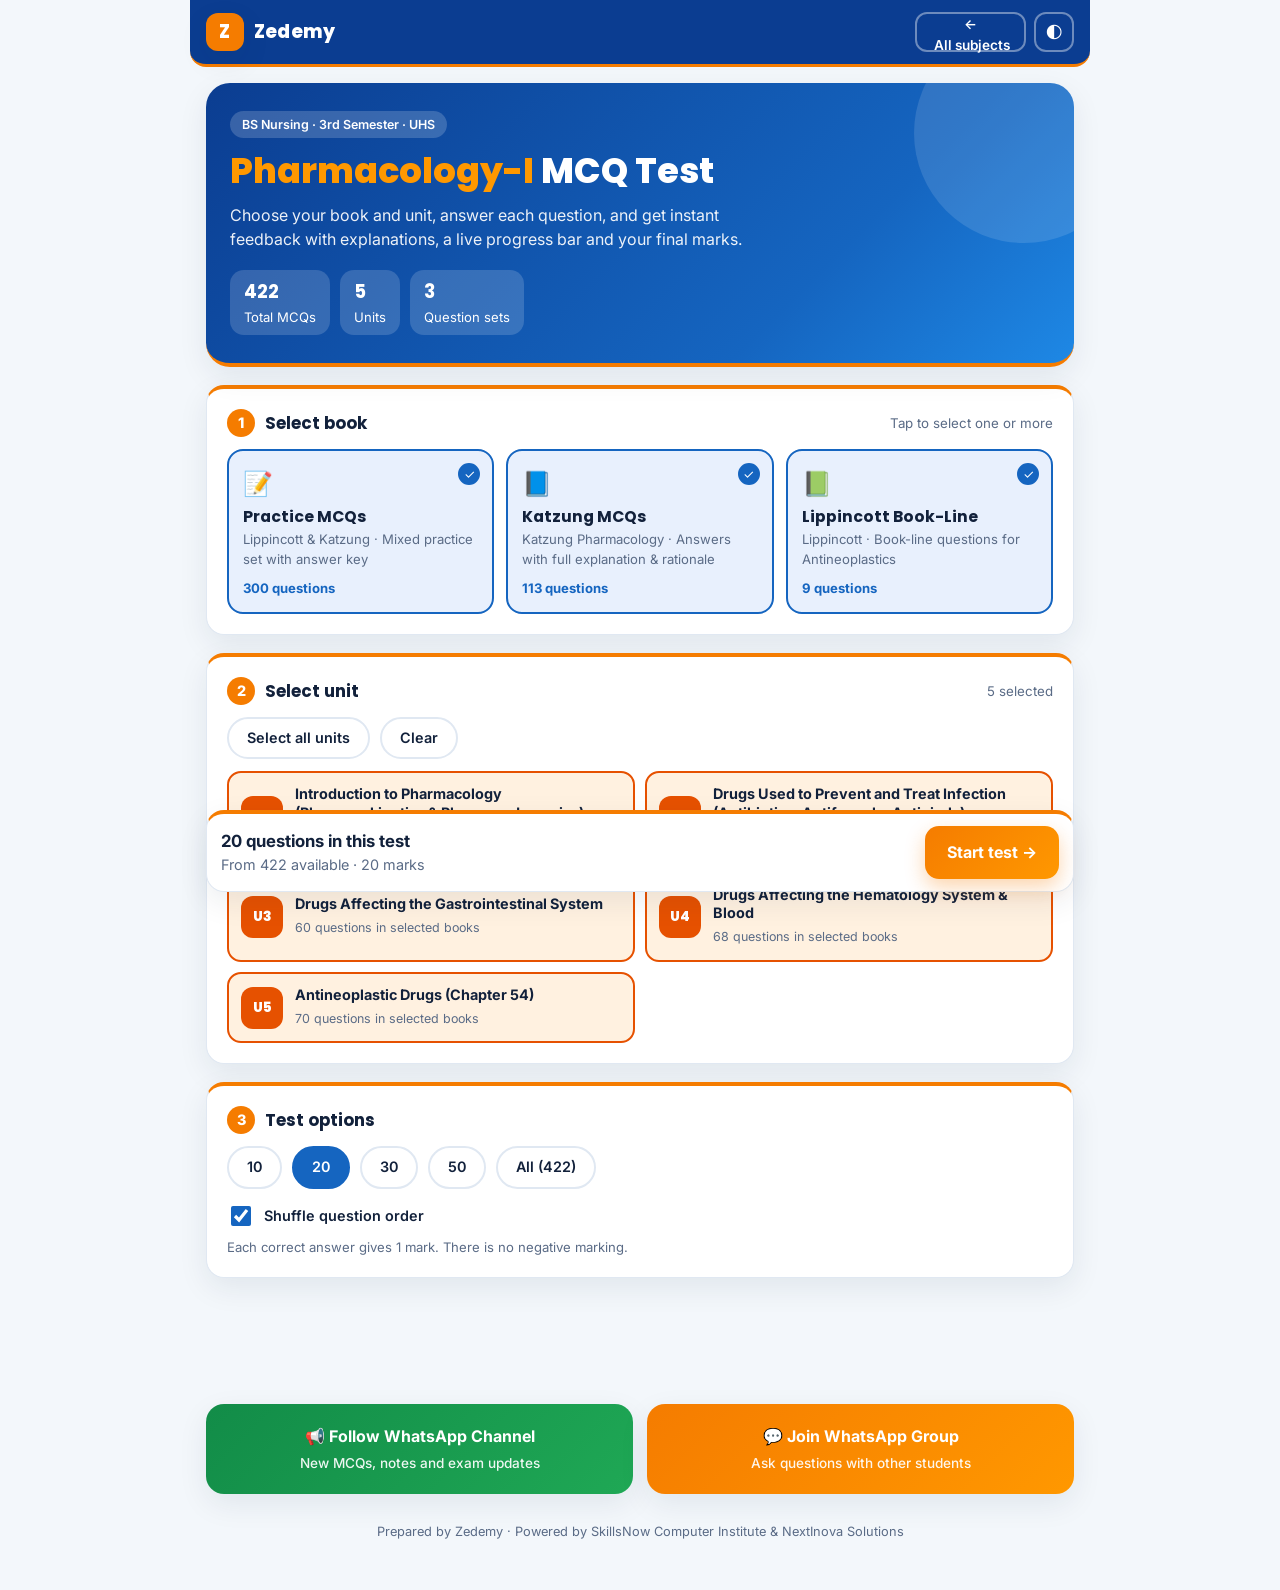
==== commit 359aa49b: "Update pharmacology.html" ====
--- a/pharmacology.html
+++ b/pharmacology.html
@@ -2,6 +2,7 @@
 <html lang="en">
 <head>
 <meta charset="utf-8">
+<meta name="theme-color" content="#0B3D91">
 <meta name="viewport" content="width=device-width, initial-scale=1, viewport-fit=cover">
 <title>Zedemy · Pharmacology-I MCQ Test · BS Nursing 3rd Semester</title>
 <link rel="preconnect" href="https://fonts.googleapis.com">
@@ -180,20 +181,57 @@
 .resume p{margin:0 0 12px;color:var(--muted);font-size:.92rem}
 .resume .row{display:flex;gap:10px;flex-wrap:wrap}
 .resume .btn{padding:11px 18px;font-size:.95rem}
+
+/* ===== Zedemy blue + orange theme ===== */
+:root{--brand:#1565C0;--brand-2:#F57C00;--brand-soft:#E8F0FD;--accent:#E65100;--accent-soft:#FFF1E0;--hero:linear-gradient(135deg,#0B3D91,#1565C0 70%,#1E88E5);--warn:#9A4B00;--warn-bg:#FFF1E0}
+@media (prefers-color-scheme:dark){:root:not([data-theme="light"]){--bg:#0A1426;--card:#111F3A;--line:#223559;--muted:#A5B5D2;--brand:#7DB2FF;--brand-2:#FF9800;--brand-soft:#16294D;--accent:#FFB366;--accent-soft:#3A2610;--hero:linear-gradient(135deg,#0A2A66,#1565C0 70%,#1E88E5);--warn:#FFC888;--warn-bg:#3A2610}}
+:root[data-theme="dark"]{--bg:#0A1426;--card:#111F3A;--line:#223559;--muted:#A5B5D2;--brand:#7DB2FF;--brand-2:#FF9800;--brand-soft:#16294D;--accent:#FFB366;--accent-soft:#3A2610;--hero:linear-gradient(135deg,#0A2A66,#1565C0 70%,#1E88E5);--warn:#FFC888;--warn-bg:#3A2610}
+:root[data-theme="dark"] .pill[aria-pressed="true"]{color:#06183a}
+@media (prefers-color-scheme:dark){:root:not([data-theme="light"]) .pill[aria-pressed="true"]{color:#06183a}}
+.topbar{background:#0B3D91;border-bottom:3px solid #F57C00;border-radius:0 0 16px 16px;padding:12px 16px;margin:0 -16px 16px;color:#fff;position:sticky;top:env(safe-area-inset-top,0px);z-index:8}
+.brand{color:#fff;text-decoration:none}
+.logo{background:#F57C00}
+.topbar .icon-btn,.topbar .hl{border:2px solid rgba(255,255,255,.4);background:transparent;color:#fff}
+.hbtns{display:flex;gap:8px;align-items:center}
+.hl{height:40px;border-radius:12px;padding:0 14px;display:grid;place-items:center;font-weight:600;font-size:.85rem;text-decoration:none}
+.hl:hover,.topbar .icon-btn:hover{background:#F57C00;border-color:#F57C00}
+.hero{border-bottom:4px solid #F57C00}
+.hero h1 span{color:#FF9800}
+.btn.primary{background:linear-gradient(135deg,#F57C00,#FF9800);box-shadow:0 8px 20px rgba(245,124,0,.32)}
+.card{border-top:4px solid #F57C00}
+.step .n{background:#F57C00;color:#fff}
+.book:hover,.pill:hover,.opt:hover:not(:disabled){border-color:#F57C00}
+.resume{border-color:#F57C00;background:var(--warn-bg)}
+.btn.sm{padding:8px 14px;font-size:.85rem;border-radius:12px}
+.netbar{display:none;position:sticky;top:calc(70px + env(safe-area-inset-top,0px));z-index:9;background:#FDECEA;color:#A32117;border:2px solid #F2A6A0;border-radius:12px;padding:9px 14px;font-weight:600;font-size:.88rem;margin-bottom:10px}
+.netbar.show{display:block}
+.netbar.ok{background:#E4F6EA;color:#14693A;border-color:#86D6A1}
+.toast{position:fixed;left:50%;bottom:calc(20px + env(safe-area-inset-bottom,0px));transform:translate(-50%,30px);background:#0B3D91;color:#fff;border:2px solid #F57C00;padding:10px 20px;border-radius:999px;font-weight:600;opacity:0;pointer-events:none;transition:.25s;z-index:30;max-width:92vw;text-align:center;font-size:.9rem}
+.toast.show{opacity:1;transform:translate(-50%,0)}
+.comm{display:grid;grid-template-columns:1fr 1fr;gap:14px;margin:26px 0 8px}
+.comm a{display:block;border-radius:18px;padding:20px 18px;text-align:center;color:#fff;text-decoration:none;font-weight:700;box-shadow:var(--shadow)}
+.comm a small{display:block;font-weight:500;opacity:.92;margin-top:4px;font-size:.85rem}
+.comm .ch{background:linear-gradient(135deg,#128C48,#1FA855)}
+.comm .gr{background:linear-gradient(135deg,#F57C00,#FF9800)}
+.comm a:hover{filter:brightness(1.06)}
+@media(max-width:560px){.comm{grid-template-columns:1fr}.hl .l{display:none}}
+footer a{color:#F57C00}
 </style>
 </head>
 <body>
 <div class="wrap">
   <div class="topbar">
-    <div class="brand"><div class="logo">Z</div><span>Zedemy</span></div>
-    <button class="icon-btn" id="themeBtn" aria-label="Toggle dark mode" title="Toggle dark mode">🌓</button>
+    <a class="brand" href="Zedemy__BS_Nursing_3rd_Semester_UHS.html#pharmacology" title="Back to all subjects"><div class="logo">Z</div><span>Zedemy</span></a>
+    <div class="hbtns"><a class="hl" href="Zedemy__BS_Nursing_3rd_Semester_UHS.html#pharmacology">← <span class="l">&nbsp;All subjects</span></a><button class="icon-btn" id="themeBtn" aria-label="Toggle dark mode" title="Toggle dark mode">🌓</button></div>
   </div>
+
+  <div class="netbar" id="netbar" role="status"></div>
 
   <!-- SETUP -->
   <main id="setup">
     <section class="hero">
       <span class="tag">BS Nursing · 3rd Semester · UHS</span>
-      <h1>Pharmacology-I MCQ Test</h1>
+      <h1><span>Pharmacology-I</span> MCQ Test</h1>
       <p>Choose your book and unit, answer each question, and get instant feedback with explanations, a live progress bar and your final marks.</p>
       <div class="stats" id="heroStats"></div>
     </section>
@@ -229,8 +267,9 @@
   <main id="quiz" class="hidden">
     <div class="qhead">
       <div class="qtop">
-        <button class="icon-btn" id="exitBtn" aria-label="Exit test" title="Exit test">✕</button>
+        <button class="icon-btn" id="exitBtn" aria-label="Exit test and discard" title="Exit and discard">✕</button>
         <div class="grow" id="qCount">Question 1 of 10</div>
+        <button class="btn ghost sm" id="saveExit" type="button">Save &amp; exit</button>
         <div class="score-chip" id="liveScore">Score 0</div>
       </div>
       <div class="bar" role="progressbar" aria-valuemin="0" aria-valuemax="100" id="barWrap"><i id="barFill"></i></div>
@@ -275,7 +314,12 @@
     </div>
   </main>
 
-  <footer>Prepared by Zedemy · <a href="https://chat.whatsapp.com/F4L9KdHK7OZ0QPsqKY3s3s?s=cl&p=a&mlu=4&ilr=4" target="_blank" rel="noopener">Join the Zedemy Community on WhatsApp</a></footer>
+  <div class="comm">
+<a class="ch" href="https://whatsapp.com/channel/0029VbCnusvGpLHQtKR0O72l" target="_blank" rel="noopener">📢 Follow WhatsApp Channel<small>New MCQs, notes and exam updates</small></a>
+<a class="gr" href="https://chat.whatsapp.com/F4L9KdHK7OZ0QPsqKY3s3s?s=cl&amp;p=a&amp;iam=2" target="_blank" rel="noopener">💬 Join WhatsApp Group<small>Ask questions with other students</small></a>
+</div>
+<footer>Prepared by Zedemy · Powered by SkillsNow Computer Institute &amp; NextInova Solutions</footer>
+<div class="toast" id="toast" role="status"></div>
 </div>
 
 <script id="data" type="application/json">[{"u":1,"b":"A","n":"1","q":"A 65-year-old man with a history of mechanical aortic valve replacement is started on a medication to prevent thrombosis. His INR needs to be maintained between 2.5 and 3.5. Which drug is most likely being used?","o":["Clopidogrel","Enoxaparin","Aspirin","Warfarin","Dabigatran"],"a":3,"e":"Warfarin is the oral blood thinner that is monitored with INR, and a mechanical heart valve needs a high INR target (2.5–3.5). Heparins, aspirin and clopidogrel are not tracked with INR, and dabigatran is not used for mechanical valves."},{"u":1,"b":"A","n":"2","q":"Vaccines are obtained from:","o":["Animal Source","Microbial Source","Synthetic Source","Plant Source","Semi syntheticSource"],"a":1,"e":"Vaccines are made from germs (bacteria or viruses) or their parts, so their source is microbial. They are not extracted from animals, plants or made purely in a chemical lab."},{"u":1,"b":"A","n":"3","q":"Essential drugs list is a:","o":["List of life-saving drugs","List of drugs by generic names","List of drugs required for common ailments","List of drugs required for majority of ailments and people","List of drugs required for priority needs of the Population"],"a":4,"e":"The essential drugs list is a short list of medicines chosen to meet the priority health needs of the population. It is not a list of every life-saving or every generic drug."},{"u":1,"b":"A","n":"4","q":"All are criteria for selection of essential drugs EXCEPT:","o":["Pattern of prevalent diseases","The training and experience of available personnel","Treatment facilities","Relative efficacy, cost, and suitability","Latest drug in the market"],"a":4,"e":"Essential drugs are chosen for need, safety, cost and local facilities, not because they are new. Being the 'latest drug in the market' is never a selection criterion, so that is the EXCEPT."},{"u":1,"b":"A","n":"5","q":"Study of the effect of the drugs on population is known as:","o":["Pharmacogenetics","Pharmacoepidemiology","Clinical pharmacology","toxicology","All above"],"a":1,"e":"Pharmacoepidemiology means studying drug use and effects in a whole population (epi = population). Pharmacogenetics is about genes, and toxicology is about poisons."},{"u":1,"b":"A","n":"6","q":"An 18-year-old female patient is brought to the emergency department due to drug overdose. Which of the following routes of administration is the most desirable for administering the antidote for the drug overdose?","o":["Intramuscular","Intravenous","Oral","Subcutaneous","Transdermal"],"a":1,"e":"In an overdose the antidote must work fast and fully, and only the intravenous route puts the drug straight into the blood with 100% bioavailability and instant action."},{"u":1,"b":"A","n":"7","q":"Drug A is a weakly basic drug with a pKa of 7.8. If administered orally, at which of the following sites of absorption will the drug be able to readily pass through the membrane?","o":["Mouth (pH approximately 7.0)","Stomach (pH of 2.5)","Duodenum (pH approximately 6.1)","Jejunum (pH approximately 8.0)","Ileum (pH approximately 7.0)"],"a":3,"e":"A weak base crosses membranes best when it is unionized (uncharged), and a base is more unionized at a pH higher than its pKa. Jejunum pH 8.0 is the highest and closest to above 7.8, so most drug passes there."},{"u":1,"b":"A","n":"8","q":"KR2250 is an investigational cholesterol-lowering agent. KR2250 has a high molecular weight and is extensively bound to albumin. KR2250 will have a(n) ______ apparent volume of distribution (Vd).","o":["High","Low","Extremely high","Normal"],"a":1,"e":"A drug that is large and tightly bound to albumin stays inside the blood vessels and cannot spread into tissues. So its apparent volume of distribution is low."},{"u":1,"b":"A","n":"9","q":"A 40-year-old male patient (70 kg) was recently diagnosed with infection involving methicillin- resistant S. aureus. He received 2000 mg of vancomycin as an IV loading dose. The peak plasma concentration of vancomycin was 28.5 mg/L. The apparent volume of distribution is:","o":["1 L/kg","7 L/kg","10 L/kg","14 L/kg","70 L/kg"],"a":1,"e":"Vd = dose ÷ concentration = 2000 mg ÷ 28.5 mg/L ≈ 70 L. For a 70 kg man that works out to about 1 L/kg, so your marked answer (7 L/kg) does not match this calculation. Check the answer key of your source for this one."},{"u":1,"b":"A","n":"10","q":"A 55-year-old woman is brought to the emergency department because of seizures. She has a history of renal disease and currently undergoes dialysis. She receives an intravenous infusion of antiseizure drug X. Which of the following is likely to be observed with use of drug X in this patient?","o":["Half-life ↑, Dosage ↑","Half-life ↓, Dosage ↓","Half-life ↑, Dosage ↔","Half-life ↑, Dosage ↓","Half-life ↔, Dosage ↔"],"a":2,"e":"Kidney failure slows elimination, so the half-life goes up. A loading dose in an emergency depends on Vd (not on clearance), so the dose stays the same; only later maintenance doses need reducing."},{"u":1,"b":"A","n":"11","q":"A 68-year-old woman is brought to the emergency department for treatment of a myocardial infarction. She is currently taking clopidogrel (antiplatelet agent) and aspirin daily, as well as omeprazole (potent CYP inhibitor) for heartburn. Which of the following is the most likely contributor to her myocardial infarction today?","o":["Reduced antiplatelet activity of clopidogrel due to aspirin","Reduced antiplatelet activity of clopidogrel due to omeprazole","Hypersensitivity reaction due to clopidogrel","Increased antiplatelet activity of clopidogrel due to omeprazole","Increased antiplatelet activity of clopidogrel due to aspirin"],"a":1,"e":"Omeprazole blocks the liver enzyme CYP2C19 that turns clopidogrel (a prodrug) into its active form. With less active drug, clopidogrel works less, platelets stick, and a heart attack can occur."},{"u":1,"b":"A","n":"12","q":"Which of the following reactions represents Phase II of drug metabolism?","o":["Amidation","Hydrolysis","Oxidation","Reduction","Sulfation"],"a":4,"e":"Phase II is conjugation, where the body attaches a molecule such as sulfate or glucuronic acid to make the drug easier to excrete. Oxidation, reduction and hydrolysis are Phase I."},{"u":1,"b":"A","n":"13","q":"A pharmacokinetic study of a new antihypertensive drug is being conducted in healthy human volunteers. The half-life of the drug after administration by continuous intravenous infusion is 12 hours. Which of the following best approximates the time for the drug to reach steady state?","o":["24 hours","48 hours","72 hours","120 hours","240 hours"],"a":1,"e":"Steady state is reached in about 4–5 half-lives. With a half-life of 12 h, 4 half-lives = 48 hours, so 48 hours is the nearest choice."},{"u":1,"b":"A","n":"14","q":"A 74-year-old man was admitted to the hospital for treatment of heart failure. He received 160 mcg of digoxin intravenously, and the plasma digoxin level was 0.4 ng/mL. If the desired plasma concentration of digoxin for optimal therapeutic activity in heart failure is 1.2 ng/mL, and the patient has an estimated Vd of 400 L, calculate the additional dose of digoxin needed for this patient to achieve the desired plasma concentration.","o":["128 mcg","160 mcg","320 mcg","480 mcg","640 mcg"],"a":3,"e":"Vd = 160 mcg ÷ 0.4 ng/mL = 400 L, and the extra concentration needed is 0.8 ng/mL, which gives 320 mcg more (0.8 × 400). The key marks 480 mcg, which is the TOTAL dose needed (1.2 × 400), so check this key in your source."},{"u":1,"b":"A","n":"15","q":"Which of the following best describes how a drug that acts as an agonist at the A subtype of GABA receptors affects signal transduction in a neuron?","o":["Activation of this receptor subtype alters transcription of DNA in the nucleus of the neuron.","Activation of this receptor subtype opens ion channels that allow sodium to enter cells and increases the chance of generating an action potential.","Activation of this receptor subtype opens ion channels that allow chloride to enter cells and decreases the chance of generating an action potential.","Activation of this receptor subtype results in G protein activation and increased intracellular second messenger levels."],"a":2,"e":"The GABA-A receptor is a chloride channel. When it opens, chloride enters the neuron, the cell becomes more negative, and a nerve impulse is less likely, which is why GABA drugs calm and sedate."},{"u":1,"b":"A","n":"16","q":"If 1 mg of lorazepam produces the same anxiolytic response as 10 mg of diazepam, which is correct?","o":["Lorazepam is more potent than diazepam.","Lorazepam is more efficacious than diazepam.","Lorazepam is a full agonist, and diazepam is a partial agonist.","Lorazepam is a better drug to take for anxiety than diazepam."],"a":0,"e":"Potency is how much drug you need for an effect. Lorazepam needs only 1 mg while diazepam needs 10 mg for the same effect, so lorazepam is more potent. It is not necessarily better or stronger in maximum effect."},{"u":1,"b":"A","n":"17","q":"If 10 mg of oxycodone produces a greater analgesic response than aspirin at any dose, which is correct?","o":["Oxycodone is more efficacious than aspirin.","Oxycodone is less potent than aspirin.","Aspirin is a full agonist, and oxycodone is a partial agonist.","Oxycodone and aspirin act on the same drug target."],"a":0,"e":"Efficacy means the maximum effect a drug can produce. Oxycodone gives a stronger pain relief than aspirin can ever give at any dose, so oxycodone is more efficacious."},{"u":1,"b":"A","n":"18","q":"In the presence of propranolol, a higher concentration of epinephrine is required to elicit full antiasthmatic activity. Propranolol has no effect on asthma symptoms. Which is correct regarding these medications?","o":["Epinephrine is less efficacious than propranolol.","Epinephrine is a full agonist, and propranolol is a partial agonist.","Epinephrine is an agonist, and propranolol is a competitive antagonist.","Epinephrine is an agonist, and propranolol is a noncompetitive antagonist."],"a":2,"e":"Propranolol blocks the receptor but has no action of its own, and more epinephrine can overcome it. That is a competitive (surmountable) antagonist, while epinephrine is the agonist."},{"u":1,"b":"A","n":"19","q":"In the presence of picrotoxin, diazepam is less efficacious at causing sedation, regardless of the dose. Picrotoxin has no sedative effect, even at the highest dose. Which of the following is correct regarding these agents?","o":["Picrotoxin is a competitive antagonist.","Picrotoxin is a noncompetitive antagonist.","Diazepam is less efficacious than picrotoxin.","Diazepam is less potent than picrotoxin."],"a":1,"e":"Picrotoxin lowers the maximum effect of diazepam no matter how much diazepam is given. A blocker that cannot be overcome by more agonist is a noncompetitive antagonist."},{"u":1,"b":"A","n":"20","q":"Methylphenidate helps patients with attention deficit hyperactivity disorder (ADHD) maintain attention and perform better at school or work, with an ED50 of 10 mg. However, methylphenidate can also cause significant nausea at higher doses (TD50 = 30 mg). Which is correct regarding methylphenidate?","o":["The therapeutic index of methylphenidate is 3.","The therapeutic index of methylphenidate is 0.3.","Methylphenidate is more potent at causing nausea than treating ADHD.","Methylphenidate is more efficacious at causing nausea than treating ADHD."],"a":0,"e":"Therapeutic index = TD50 ÷ ED50 = 30 ÷ 10 = 3. A bigger number means a wider safety gap between effective and toxic doses."},{"u":1,"b":"A","n":"21","q":"Which is correct concerning the safety of using warfarin (with a small therapeutic index) versus penicillin (with a large therapeutic index)?","o":["Warfarin is a safer drug because it has a low therapeutic index.","Warfarin treatment has a high chance of resulting in dangerous adverse effects if bioavailability is altered.","The high therapeutic index makes penicillin a safe drug for all patients.","Penicillin treatment has a high chance of causing dangerous adverse effects if bioavailability is altered."],"a":1,"e":"Warfarin has a narrow therapeutic index, so even a small change in absorption or level can cause bleeding. Penicillin has a wide margin, so small changes rarely harm."},{"u":1,"b":"A","n":"22","q":"A patient is prescribed a medication with the generic name 'ibuprofen' and the brand name 'Advil'. The brand name is also known as the:","o":["Chemical Name","Proprietary (Trade) Name","Official Name","Non-proprietary Name"],"a":1,"e":"A brand name (like Advil) is the company's trademark, so it is called the proprietary or trade name. The generic name (ibuprofen) is the non-proprietary one."},{"u":1,"b":"A","n":"23","q":"The primary purpose for which a drug is prescribed is known as its:","o":["Contraindication","Adverse Effect","Indication","Side Effect"],"a":2,"e":"Indication means the reason a drug is prescribed, for example, an antibiotic is indicated for infection. Contraindication is the opposite: a reason not to use it."},{"u":1,"b":"A","n":"24","q":"The study of the absorption, distribution, metabolism, and excretion of drugs is called:","o":["Pharmacodynamics","Pharmacotherapeutics","Pharmacokinetics","Pharmacogenetics"],"a":2,"e":"Pharmacokinetics is what the body does to the drug: ADME (absorption, distribution, metabolism, excretion). Pharmacodynamics is what the drug does to the body."},{"u":1,"b":"A","n":"25","q":"A drug's official, nonproprietary name, as listed in the USP-NF, is its:","o":["Chemical Name","Brand Name","Generic Name","Code Name"],"a":2,"e":"The official, non-brand name of a drug is its generic name (for example paracetamol). Brand names belong to companies."},{"u":1,"b":"A","n":"26","q":"The time required for the plasma concentration of a drug to reduce by 50% is its:","o":["Duration of Action","Onset of Action","Peak Effect","Half-Life"],"a":3,"e":"Half-life is the time for the blood level of a drug to fall by half. It tells us how long a drug stays in the body."},{"u":1,"b":"A","n":"27","q":"The process of a drug moving from its site of administration into the bloodstream is known as:","o":["Distribution","Metabolism","Absorption","Excretion"],"a":2,"e":"Absorption means the drug moves from where it was given (stomach, muscle, skin) into the blood. Distribution comes after that."},{"u":1,"b":"A","n":"28","q":"A drug that binds to a receptor and activates it but produces an effect opposite to the agonist is:","o":["Agonist","Partial agonist","Antagonist","Inverse agonist"],"a":3,"e":"An inverse agonist binds the same receptor but produces the opposite effect of the agonist, even reducing the receptor's own activity. An antagonist only blocks and does nothing itself."},{"u":1,"b":"A","n":"29","q":"The \"first-pass effect\" refers to:","o":["Rapid drug excretion by the kidneys","Drug metabolism in the liver before it reaches systemic circulation","The initial distribution of drug to tissues","The first time a drug is administered"],"a":1,"e":"First-pass effect means that after oral absorption the drug goes through the liver first, where part of it is broken down before it reaches the general circulation. This lowers the amount that finally reaches the body."},{"u":1,"b":"A","n":"30","q":"Bioavailability is defined as the:","o":["Rate and extent to which a drug is absorbed into the systemic circulation","Time it takes for a drug to reach its peak concentration","Total amount of drug that is excreted unchanged","Percentage of drug that is metabolized"],"a":0,"e":"Bioavailability is the fraction of the dose that reaches the systemic circulation, and it considers both how much and how fast. An IV drug has 100% bioavailability."},{"u":1,"b":"A","n":"31","q":"The term \"prodrug\" refers to a drug that is:","o":["Administered in an inactive form and becomes active after metabolism","Used for prophylactic purposes","A precursor to an illegal substance","Used before surgery"],"a":0,"e":"A prodrug is given in an inactive form and the body converts it into the active drug, for example clopidogrel or enalapril."},{"u":1,"b":"A","n":"32","q":"A drug with a narrow therapeutic index:","o":["Is always safe to administer","Has a small difference between its therapeutic and toxic doses","Can be given in widely varying doses","Is only used in life-threatening situations"],"a":1,"e":"A narrow therapeutic index means the toxic dose is close to the effective dose, so there is little room for error. Warfarin, digoxin and lithium are examples."},{"u":1,"b":"A","n":"33","q":"Tolerance to a drug is defined as:","o":["An allergic reaction to the drug","A condition where repeated administration results in a diminished effect","The need for a lower dose to achieve the same effect","The time it takes for the drug to take effect"],"a":1,"e":"Tolerance means that with repeated use the same dose gives a weaker effect, so a person needs more drug to get the same result. It is not an allergy."},{"u":1,"b":"A","n":"34","q":"Which route of administration bypasses first-pass metabolism?","o":["Oral","Sublingual","Rectal","Both B and C"],"a":3,"e":"Sublingual and rectal drugs are absorbed into veins that do not go through the liver first, so they bypass first-pass metabolism. Oral drugs do not, so 'Both B and C' is correct."},{"u":1,"b":"A","n":"35","q":"The process of a drug moving from the systemic circulation to body tissues and fluids is known as:","o":["Absorption","Distribution","Metabolism","Excretion"],"a":1,"e":"Distribution is the movement of the drug from the blood into tissues and body fluids. Absorption is into the blood, and excretion is out of the body."},{"u":1,"b":"A","n":"36","q":"The term \"bioequivalence\" refers to two drugs having:","o":["The same chemical structure","The same brand name","The same rate and extent of absorption","The same therapeutic use"],"a":2,"e":"Bioequivalence means two products give the same rate and extent of absorption (similar blood levels). They can look different or have different brand names."},{"u":1,"b":"A","n":"37","q":"Phase I metabolism reactions typically involve:","o":["Conjugation with an endogenous substrate","Oxidation, reduction, or hydrolysis","Excretion into bile","Binding to plasma proteins"],"a":1,"e":"Phase I reactions change the drug a little by oxidation, reduction or hydrolysis, often making it more polar. Conjugation (joining a molecule) is Phase II."},{"u":1,"b":"A","n":"38","q":"Which type of adverse drug reactions are serious?","o":["Type A: Augmented reactions","Type B: Bizarre reactions","Type C: Chronic reactions","Type D: Delayed reactions","All of the above"],"a":4,"e":"All of these are serious in different ways: Type A is dose-related and can be dangerous, Type B is unpredictable (like anaphylaxis), and Type C and D occur after long use or later in time."},{"u":1,"b":"A","n":"39","q":"Drug–drug interaction can lead to:","o":["Beneficial effects.","Toxicity.","Lack of response.","All of the above."],"a":3,"e":"Two drugs together can help (beneficial, such as combination therapy), cause toxicity (too much effect) or reduce each other's action (lack of response). So all of the above can happen."},{"u":1,"b":"A","n":"40","q":"A patient reports a skin rash after starting a course on amoxicillin capsules. This reaction should be:","o":["Ignored as it is common.","Reported to the pharmacovigilance center.","Treated with an antihistamine and not reported.","Considered a Type A reaction and not serious."],"a":1,"e":"A suspected adverse reaction, such as rash, should be reported to the pharmacovigilance center so safety patterns can be tracked. It should never be ignored."},{"u":1,"b":"A","n":"41","q":"A 2-month-old infant receiving a prescription for an antibiotic is at high risk for an adverse drug reaction due to:","o":["Immature liver and kidney function.","High body fat content.","Fully developed blood-brain barrier.","Rapid gastric emptying."],"a":0,"e":"A newborn's liver and kidneys are not fully developed, so they cannot metabolise and remove drugs well. Drugs stay longer and cause more side effects."},{"u":1,"b":"A","n":"42","q":"The primary organ for the metabolism of most drugs is the:","o":["Kidney","Liver","Lung","Stomach"],"a":1,"e":"The liver contains most of the drug-metabolising enzymes (like CYP450), so it is the main site of drug metabolism."},{"u":1,"b":"A","n":"43","q":"The primary organ for the excretion of most drugs and their metabolites is the:","o":["Kidney","Liver","Lung","Intestine"],"a":0,"e":"The kidneys filter the blood and remove drugs and metabolites in the urine, so they are the main organ of excretion."},{"u":1,"b":"A","n":"44","q":"Clearance is defined as the:","o":["Time required for the plasma concentration to fall by 50%","Volume of plasma from which a drug is completely removed per unit time","Amount of drug that reaches the systemic circulation","Fraction of drug that is bound to plasma proteins"],"a":1,"e":"Clearance is the volume of plasma that is completely cleared of drug per unit time (for example mL/min). It tells how efficiently the body removes the drug."},{"u":1,"b":"A","n":"45","q":"Steady-state concentration of a drug is achieved after approximately:","o":["1 half-life","2 half-lives","3 to 5 half-lives","10 half-lives"],"a":2,"e":"A drug reaches steady state after about 3 to 5 half-lives, when the amount going in equals the amount going out."},{"u":1,"b":"A","n":"46","q":"The \"placebo effect\" is best described as:","o":["A pharmacological effect of the drug","A psychological or therapeutic effect not due to the drug itself","The result of drug metabolism","An adverse reaction to the drug"],"a":1,"e":"The placebo effect is a real improvement caused by the patient's expectation or belief, not by any active ingredient in the pill."},{"u":1,"b":"A","n":"47","q":"The volume of distribution (Vd) is a parameter that relates:","o":["The amount of drug in the body to the concentration in the plasma","The rate of absorption to the rate of elimination","The protein binding to the free drug concentration","The half-life to the clearance"],"a":0,"e":"Volume of distribution links the total amount of drug in the body to its concentration in blood (Vd = amount ÷ concentration). It shows how widely the drug spreads."},{"u":1,"b":"A","n":"48","q":"Two drugs that have the same bioavailability and the same rate of absorption are said to be:","o":["Synergistic","Antagonistic","Therapeutically equivalent","Prodrugs"],"a":2,"e":"If two drugs have the same bioavailability and absorption rate, they behave the same way in the body and give the same clinical effect, so they are therapeutically equivalent."},{"u":1,"b":"A","n":"49","q":"The term \"enterohepatic circulation\" refers to the:","o":["Absorption of drugs from the intestine","Circulation of drugs between the liver and the intestine","Metabolism of drugs in the liver","Excretion of drugs in the bile"],"a":1,"e":"Enterohepatic circulation is a recycling loop: the drug goes from the liver into bile, then the intestine, is reabsorbed and returns to the liver. This makes the drug stay in the body longer."},{"u":1,"b":"A","n":"50","q":"Antimicrobial resistance is of public health concern because of:","o":["Higher cost of therapy.","Increased risk of morbidity.","Antimicrobial resistance.","Reduced quality of care.","All of the above."],"a":4,"e":"Antimicrobial resistance makes treatment more costly, increases illness and death, and lowers quality of care, so all of these are public health concerns."},{"u":1,"b":"B","n":"1","q":"A 3-year-old is brought to the emergency department having just ingested a large overdose of chlorpropamide, an oral antidiabetic drug. Chlorpropamide is a weak acid with a pKa of 5.0. It is capable of entering most tissues. On physical examination, the heart rate is 110/min, blood pressure 90/50 mm Hg, and respiratory rate 30/min. Which of the following statements about this case of chlorpropamide overdose is most correct?","o":["Urinary excretion would be accelerated by administration of NH4Cl, an acidifying agent","Urinary excretion would be accelerated by giving NaHCO3, an alkalinizing agent","Less of the drug would be ionized at blood pH than at stomach pH","Absorption of the drug would be slower from the stomach than from the small intestine"],"a":1,"e":"Since absorption involves permeation across lipid membranes, we can in theory treat an overdose by decreasing absorption from the gut and reabsorption from the tubular urine by making the drug less lipid-soluble. Ionization attracts water molecules and decreases lipid solubility. Chlorpropamide is a weak acid, which means that it is less ionized when protonated (at acid pH). An alkaline environment favors ionization of a weak acid, so we should give bicarbonate (NaHCO3)."},{"u":1,"b":"B","n":"2","q":"Botulinum toxin is a large protein molecule. Its action on cholinergic transmission depends on an intracellular action within nerve endings. Which one of the following processes is best suited for permeation of very large protein molecules into cells?","o":["Aqueous diffusion","Endocytosis","First-pass effect","Lipid diffusion","Special carrier transport"],"a":1,"e":"Endocytosis is an important mechanism for transport of very large molecules across membranes. Aqueous diffusion is not involved in transport across the lipid barrier of cell membranes."},{"u":1,"b":"B","n":"3","q":"A 12-year-old child has bacterial pharyngitis and is to receive an oral antibiotic. She complains of a sore throat and pain on swallowing. The tympanic membranes are slightly reddened bilaterally, but she does not complain of earache. Blood pressure is 105/70 mm Hg, heart rate 100/min, temperature 37.8°C (100.1°F). Ampicillin is a weak organic acid with a pKa of 2.5. What percentage of a given dose will be in the lipid-soluble form in the duodenum at a pH of 4.5?","o":["About 1%","About 10%","About 50%","About 90%","About 99%"],"a":0,"e":"Ampicillin is an acid, so it is more ionized at alkaline pH and less ionized at acidic pH. The Henderson-Hasselbalch equation predicts that the ratio changes from 50/50 at the pH equal to the pKa to 1/10 (protonated/unprotonated) at 1 pH unit more alkaline and 1/100 (1%) at 2 pH units more alkaline. For acids, the protonated form is the nonionized, more lipid-soluble form."},{"u":1,"b":"B","n":"4","q":"Ampicillin is eliminated by first-order kinetics. Which of the following statements best describes the process by which the plasma concentration of this drug declines?","o":["There is only 1 metabolic path for drug elimination","The half-life is the same regardless of the plasma concentration","The drug is largely metabolized in the liver after oral administration and has low bioavailability","The rate of elimination is proportional to the rate of administration at all times","The drug is distributed to only 1 compartment outside the vascular system"],"a":1,"e":"First-order means that the elimination rate is proportional to the concentration perfusing the organ of elimination. The half-life is a constant."},{"u":1,"b":"B","n":"5","q":"The pharmacokinetics of a new drug are under study in a phase 1 clinical trial. Which statement about the distribution of drugs to specific tissues is most correct?","o":["Distribution to an organ is independent of blood flow","Distribution of a lipid-soluble drug will be to adipose tissue initially","Distribution into a tissue depends on the unbound drug concentration gradient between blood and the tissue","Distribution is increased for drugs that are strongly bound to plasma proteins","Distribution has no effect on the half-life of the drug"],"a":2,"e":"Distribution depends on blood flow, solubility, and the unbound drug concentration gradient between blood and the tissue."},{"u":1,"b":"B","n":"6","q":"The pharmacokinetic process or property that distinguishes the elimination of ethanol and high doses of phenytoin and aspirin from the elimination of most other drugs is called","o":["Distribution","Excretion","First-pass effect","First-order elimination","Zero-order elimination"],"a":4,"e":"Ethanol and, in higher doses, aspirin and phenytoin follow zero-order kinetics; that is, their elimination rates are constant regardless of blood concentration."},{"u":1,"b":"B","n":"7","q":"Which of the following statements about animal testing of potential new therapeutic agents is most correct?","o":["Requires at least 3 years to discover late toxicities","Requires at least 1 primate species (e.g., rhesus monkey)","Requires the submission of histopathologic slides and specimens to the FDA for evaluation by government scientists","Has good predictability for drug allergy-type reactions","May be abbreviated in the case of some very toxic agents used in cancer"],"a":4,"e":"Testing may be abbreviated for drugs for which there is urgent need or extreme toxicity such as cancer chemotherapy."},{"u":1,"b":"B","n":"8","q":"The 'dominant lethal' test involves the treatment of a male adult animal with a chemical before mating; the pregnant female is later examined for fetal death and abnormalities. The dominant lethal test therefore is a test of","o":["Teratogenicity","Mutagenicity","Carcinogenicity","Sperm viability"],"a":1,"e":"The test indicates that a chromosomal change passed from father to fetus is detected, which represents mutagenicity."},{"u":1,"b":"B","n":"9","q":"In a phase 1 clinical trial, 'Novexum,' a new drug, was administered intravenously to 25 volunteers, and blood samples were taken for several hours. Several inactive metabolites were found as well as declining concentrations of Novexum. A graph was prepared as shown below, with the Novexum plasma levels plotted on a logarithmic ordinate and time on a linear abscissa. It was concluded that the drug has first-order kinetics. From this graph, what is the best estimate of the elimination half-life of Novexum?","o":["0.5 h","1 h","3 h","4 h","7 h"],"a":2,"e":"Drugs with first-order kinetics have constant half-lives. As shown in the graph, concentration decreased from 16 units at 1 h to 8 units at 4 h and 4 units at 7 h; therefore, half- life = 7 h - 4 h = 3 h."},{"u":1,"b":"B","n":"10","q":"A large pharmaceutical company has conducted extensive animal testing of a new drug for the treatment of advanced prostate cancer. The chief of research and development recommends that the company now submit an IND application in order to start clinical trials. Which of the following statements is most correct regarding clinical trials of new drugs?","o":["Phase 1 involves the study of a small number of normal volunteers by highly trained clinical pharmacologists","Phase 2 involves the use of the new drug in a large number of patients (1000-5000) who have the disease to be treated under conditions of proposed use (e.g., outpatients)","Chronic animal toxicity studies must be complete and reported in the IND","Phase 4 involves the detailed study of toxic effects that have been discovered in phase 3","Phase 2 requires the use of a positive control (a known effective drug) and a placebo"],"a":0,"e":"Except for known toxic drugs (e.g., cytotoxic cancer chemotherapy), phase 1 is carried out in 25-50 normal volunteers."},{"u":1,"b":"B","n":"11","q":"Which of the following would probably not be included in an optimal phase 3 clinical trial of a new analgesic drug for mild pain?","o":["A negative control (placebo)","A positive control (current standard analgesic therapy)","Double-blind protocol (in which neither the patient nor immediate observers of the patient know which agent is active)","A group of 1000-5000 subjects with a clinical condition requiring analgesia","Prior submission of an NDA (new drug application) to the FDA"],"a":4,"e":"An NDA cannot be acted upon until the first 3 phases of clinical trials have been completed (the IND must be approved before clinical trials can be conducted)."},{"u":1,"b":"B","n":"12","q":"The Ames test is frequently carried out before clinical trials are begun. The Ames test is a method that detects","o":["Carcinogenesis in primates","Carcinogenesis in rodents","Mutagenesis in bacteria","Teratogenesis in any mammalian species","Teratogenesis in primates"],"a":2,"e":"The Ames test is carried out in Salmonella and detects mutations in bacterial DNA."},{"u":1,"b":"B","n":"13","q":"Which of the following statements about new drug development is most correct?","o":["If the need is great, drugs that test positive for teratogenicity, mutagenicity, or carcinogenicity can be tested in humans but the IND must specify safety measures to be taken","Food supplements and herbal (botanical) remedies must be shown to be effective for the target condition before marketing is approved by the FDA","All new drugs must be studied in at least 1 primate species before NDA submission","Orphan drugs are drugs that are no longer produced by the original manufacturer","Phase 4 (surveillance) is the most rigidly regulated phase of clinical drug trials"],"a":0,"e":"Many drugs in current clinical use test positive for teratogenicity, mutagenicity, or carcinogenicity with proper labeling and safety precautions."},{"u":1,"b":"B","n":"14","q":"Which statement about the development of new drugs is most correct?","o":["Because they may cause anaphylaxis, proteins cannot be used as drugs","Most drugs fall between 100 and 1000 in molecular weight","Drugs for systemic action that are to be administered orally should be highly water soluble and insoluble in lipids","Water solubility is minimal in highly polarized (charged) drug molecules"],"a":1,"e":"Most drugs fall between 100 and 1000 in molecular weight. Charged molecules attract a shell of water molecules making them highly water-soluble."},{"u":1,"b":"B","n":"15","q":"A 55-year-old man is seen in the clinic with hypertension of 150/95 mm Hg. His personal medical history and physical examination are otherwise unremarkable but his family history is positive for early deaths due to cardiovascular disease. A decision is made to treat his hypertension, starting with a calcium channel blocker. Blocker A in a dose of 5 mg produces the same decrease in blood pressure as 500 mg of blocker B. Which of the following predictions is most accurate?","o":["Blocker A will be more efficacious than blocker B","Blocker A will be about 100 times more potent than blocker B","Toxicity of blocker A will be less than that of blocker B","Blocker A will have a wider therapeutic window than blocker B","Blocker A will have a longer half-life than blocker B"],"a":1,"e":"The fact that a given response is achieved with a smaller dose of blocker A indicates that A is more potent than B in the ratio of 500:5 (100 times)."},{"u":1,"b":"B","n":"16","q":"Graded and quantal dose-response curves are being used for evaluation of a new analgesic drug in the animal laboratory and in clinical trials. Which of the following statements best describes graded dose-response curves?","o":["More precisely quantitated than quantal dose-response curves","Obtainable from isolated tissue preparations but not from the study of intact subjects","Used to determine the maximal efficacy of the drug","Used to determine the therapeutic index of the drug","Used to determine the variation in sensitivity of subjects to the drug"],"a":2,"e":"Graded dose-response curves are used to determine maximal efficacy (maximal response), whereas quantal curves are used for therapeutic index and population sensitivity."},{"u":1,"b":"B","n":"17","q":"Prior to clinical trials in patients with heart failure, an animal study was carried out to compare two new positive inotropic drugs (A and B) to a current standard agent (C). The results of cardiac output measurements are shown in the graph below. Which of the following statements is correct?","o":["Drug A is most effective","Drug B is least potent","Drug C is most potent","Drug B is more potent than drug C and more effective than drug A","Drug A is more potent than drug B and more effective than drug C"],"a":3,"e":"Drug A produces 50% of its maximal effect at a lower dose than either B or C and thus is most potent; drug A is a partial agonist and less efficacious than B and C."},{"u":1,"b":"B","n":"18","q":"A study was carried out in isolated intestinal smooth muscle preparations to determine the action of a new drug 'novamine,' which in separate studies bound to the same receptors as acetylcholine, an agonist. In the absence of other drugs, acetylcholine caused contraction of the muscle. Novamine alone caused relaxation of the preparation. In the presence of a low concentration of novamine, the EC50 of acetylcholine was unchanged, but the Emax was reduced. In the presence of a high concentration of novamine, extremely high concentrations of acetylcholine had no effect. Which of the following expressions best describes novamine?","o":["A chemical antagonist","An irreversible antagonist","A partial agonist","A physiologic antagonist","A spare receptor agonist"],"a":1,"e":"An irreversible antagonist reduces Emax without changing EC50 at low concentrations, and at high concentrations blocks the effect completely even at extremely high agonist concentrations."},{"u":1,"b":"B","n":"19","q":"Beta adrenoceptors in the heart regulate cardiac rate and contractile strength. Several studies have indicated that in humans and experimental animals, about 90% of beta adrenoceptors in the heart are spare receptors. Which of the following statements about spare receptors is most correct?","o":["Spare receptors, in the absence of drug, are sequestered in the cytoplasm","Spare receptors may be detected by finding that the drug-receptor interaction lasts longer than the intracellular effect","Spare receptors influence the maximal efficacy of the drug-receptor system","Spare receptors activate the effector machinery of the cell without the need for a drug","Spare receptors may be detected by finding that the EC50 is smaller than the Kd for the agonist"],"a":4,"e":"Spare receptors influence sensitivity (EC50 < Kd) but do not alter maximal efficacy."},{"u":1,"b":"B","n":"20","q":"Two cholesterol-lowering drugs, X and Y, were studied in a large group of patients, and the percentages of the group showing a specific therapeutic effect (35% reduction in low-density lipoprotein [LDL] cholesterol) were determined. The results are shown in the following table. Which of the following statements about these results is correct?","o":["Drug X is safer than drug Y","Drug Y is more effective than drug X","The 2 drugs act on the same receptors","Drug X is less potent than drug Y","The therapeutic index of drug Y is 10"],"a":3,"e":"Drug Y is more potent than drug X because its ED50 (20 mg/d) is less than that of drug X (50 mg/d)."},{"u":1,"b":"B","n":"21","q":"Sugammadex is a drug that reverses the action of rocuronium and certain other skeletal muscle- relaxing agents (nondepolarizing neuromuscular blocking agents). It appears to interact directly with the rocuronium molecule and not at all with the rocuronium receptor. Which of the following terms best describes sugammadex?","o":["Chemical antagonist","Noncompetitive antagonist","Partial agonist","Pharmacologic antagonist","Physiologic antagonist"],"a":0,"e":"Sugammadex interacts directly with rocuronium and not with the rocuronium receptor; therefore, it is a chemical antagonist."},{"u":1,"b":"B","n":"22","q":"Which of the curves in the graph describes the percentage of binding of a large dose of full agonist to its receptors as the concentration of a partial agonist is increased from low to very high levels?","o":["Curve 1","Curve 2","Curve 3","Curve 4","Curve 5"],"a":4,"e":"As the partial agonist displaces more and more of the full agonist, the percentage of receptors that bind the full agonist drops to zero (Curve 5)."},{"u":1,"b":"B","n":"23","q":"Which of the curves in the graph describes the percentage effect observed when a large dose of full agonist is present throughout the experiment and the concentration of a partial agonist is increased from low to very high levels?","o":["Curve 1","Curve 2","Curve 3","Curve 4","Curve 5"],"a":0,"e":"Curve 1 describes the response of the system when a full agonist is displaced by increasing concentrations of partial agonist, producing the maximal effect typical of the partial agonist."},{"u":1,"b":"B","n":"24","q":"Which of the curves in the graph describes the percentage of binding of the partial agonist whose effect is shown by Curve 4 if the system has many spare receptors?","o":["Curve 1","Curve 2","Curve 3","Curve 4","Curve 5"],"a":2,"e":"If many spare receptors are present, the binding curve must be displaced to the right of the effect curve (Kd > EC50). Therefore, Curve 3 fits."},{"u":1,"b":"B","n":"25","q":"Mr Jones has zero kidney function and is undergoing hemodialysis 3 days per week while awaiting a kidney transplant. He takes metformin for type 2 diabetes mellitus and was previously stabilized (while his kidney function was adequate) at a dosage of 500 mg twice daily, given orally. The plasma concentration at this dosage with normal kidney function was found to be 1.4 mg/L. He has had 6 dialysis procedures and metformin toxicity is suspected. A blood sample now shows a metformin concentration of 4.2 mg/L. What was Mr Jones' clearance of metformin while his kidney function was normal?","o":["238 L/d","29.8 L/h","3 L/d","238 L/h","30 L/min"],"a":1,"e":"Clearance = Rate of elimination / Plasma concentration. Rate in = 1000 mg/24h. Cp = 1.4 mg/L. CL = 1000/24 / 1.4 = 29.8 L/h."},{"u":1,"b":"B","n":"26","q":"Ms. Smith, a 65-year-old woman with pneumonia, was given tobramycin, 150 mg, intravenously. After 20 minutes, the plasma concentration was measured and was found to be 3 mg/L. Assuming no elimination of the drug in 20 minutes, what is the apparent volume of distribution of tobramycin in Ms. Smith?","o":["3 L/min","3 L","50 L","7 L","0.1 mg/min"],"a":2,"e":"Vd = Dose / Cp = 150 mg / 3 mg/L = 50 L."},{"u":1,"b":"B","n":"27","q":"St. John's Wort, a popular botanical remedy, is a potent inducer of hepatic phase I CYP3A4 enzymes. Verapamil and phenytoin are both eliminated from the body by metabolism in the liver. Verapamil has a clearance of 1.5 L/min, approximately equal to liver blood flow, whereas phenytoin has a clearance of 0.1 L/min. Based on this fact, which of the following is most correct?","o":["St. John's Wort will increase the half-life of phenytoin and verapamil","St. John's Wort will decrease the volume of distribution of CYP3A4 substrates","St. John's Wort will decrease the hepatic extraction of phenytoin","St. John's Wort will decrease the first-pass effect for verapamil","St. John's Wort will increase the clearance of phenytoin"],"a":4,"e":"Induction of phase I metabolizing enzymes increases the clearance of substrates such as phenytoin whose extraction is well below liver blood flow."},{"u":1,"b":"B","n":"28","q":"A 45-year-old woman with small cell lung cancer has elected to participate in the trial of a new chemotherapeutic agent. It is given by constant intravenous infusion of 10 mg/h. Plasma concentrations (Cp) are measured with results: 4h = 3.0 mg/L; 8h = 3.6 mg/L; 16h = 3.7 mg/L; 24h = 4.0 mg/L. What conclusion can be drawn from these data?","o":["Clearance is 2.0 L/h","Doubling the rate of infusion would result in a plasma concentration of 16 mg/L at 40 h","Elimination follows zero-order kinetics","Half-life is 2 h","Volume of distribution is 30 L"],"a":3,"e":"Steady-state concentration is 4 mg/L. At 4 h, concentration is 3.0 mg/L (75% of steady-state). Since 75% is reached at 2 half-lives, half-life = 2 h."},{"u":1,"b":"B","n":"29","q":"You are the only physician in a clinic cut off by storms. A 15-year-old girl is brought with severe asthmatic wheezing. You decide to use intravenous theophylline: Vd 35 L; CL 48 mL/min; half-life 8 h. If infusion rate is 0.48 mg/min, how long would it take to reach 93.75% of final steady state concentration?","o":["Approximately 48 min","Approximately 7.4 h","Approximately 8 h","Approximately 24 h","Approximately 32 h"],"a":4,"e":"93.75% of steady-state is reached at 4 half-lives. 4 x 8 h = 32 h."},{"u":1,"b":"B","n":"30","q":"A 74-year-old mechanic is admitted with myocardial infarction and severe arrhythmia. Lidocaine infusion is started at 1.92 mg/min at 8 AM. Average parameters: Vd 77 L; clearance 640 mL/min; half- life 1.4 h. What is the expected steady-state plasma concentration?","o":["40 mg/L","3.0 mg/L","0.025 mg/L","7.2 mg/L","3.46 mg/L"],"a":1,"e":"Cp(ss) = Rate in / CL = 1.92 mg/min / 640 mL/min (0.64 L/min) = 3.0 mg/L."},{"u":1,"b":"B","n":"31","q":"A new drug is under study in phase 1 trials. It is found that this molecule is avidly taken up by extravascular tissues so that the final total amount in the extravascular compartment at steady state is 100 times the amount remaining in the blood plasma. What is the probable volume of distribution in a hypothetical person with 8 L of blood and 4 L of plasma?","o":["Insufficient data to calculate","8 L","14.14 L","100 L","404 L"],"a":4,"e":"Total amount in body = 101Z. Plasma concentration = Z / 4 L. Vd = Total amount / Cp = 101Z / (Z/4) = 404 L."},{"u":1,"b":"B","n":"32","q":"A 63-year-old woman in ICU requires procainamide infusion. Half-life is 2 h. Infusion is begun at 9 AM. At 1 PM on the same day, drug concentration is found to be 3 mg/L. What is the probable steady-state drug concentration after 16 or more hours of infusion?","o":["3 mg/L","4 mg/L","6 mg/L","9.9 mg/L","15 mg/L"],"a":1,"e":"From 9 AM to 1 PM is 4 h (2 half-lives). Measured concentration is 75% of steady-state. 3 / 0.75 = 4 mg/L."},{"u":1,"b":"B","n":"33","q":"A 30-year-old man is brought to ER in deep coma with morphine overdose 6 h earlier. Blood level is 0.25 mg/L. Assuming Vd = 200 L and half-life = 3 h, how much morphine did the patient inject 6 h earlier?","o":["25 mg","50 mg","100 mg","200 mg","Not enough data to predict"],"a":3,"e":"6 hours is 2 half-lives. Concentration was 4 times higher initially (1 mg/L). Amount = Vd x Cp = 200 L x 1 mg/L = 200 mg."},{"u":1,"b":"B","n":"34","q":"Gentamicin is given as a single large IV bolus. Vd is about 20 L in a 70 kg patient, half-life is 4 h. If given an IV bolus dose of 360 mg, what will the trough concentration of gentamicin be 24 hours later just before the next IV bolus?","o":["18 mg/L","4.5 mg/L","1.13 mg/L","0.56 mg/L","0.28 mg/L"],"a":4,"e":"Peak concentration = 360 / 20 = 18 mg/L. 24 hours is 6 half-lives. 18 -> 9 - > 4.5 -> 2.25 -> 1.125 -> 0.56 -> 0.28 mg/L."},{"u":2,"b":"A","n":"1","q":"A 25-year-old woman is prescribed amoxicillin for otitis media. She develops a widespread rash after starting therapy. Which mechanism best explains this reaction?","o":["Direct toxicity","Allergic hypersensitivity reaction","Dose-dependent adverse effect","Idiosyncratic drug reaction","Drug-drug interaction"],"a":1,"e":"A rash after amoxicillin points to an allergic (hypersensitivity) reaction, an immune response and not a direct poisonous effect. It is unpredictable and not related to dose."},{"u":2,"b":"A","n":"2","q":"A 30-year-old farmer develops a tick-borne infection and is prescribed doxycycline. Which counseling point is MOST important?","o":["Not to take the drug with dairy products","Take with iron supplements","Safe in pregnancy","May cause photosensitivity","Can be used in children <8 years"],"a":3,"e":"Doxycycline makes skin very sensitive to sunlight (photosensitivity), so patients should use sunscreen and avoid strong sun. It should not be taken with dairy or iron and is avoided in pregnancy and young children."},{"u":2,"b":"A","n":"3","q":"A patient with gonorrhea is treated with penicillin G, but the infection persists. What is the most likely reason?","o":["Patient non-compliance","Wrong dosage schedule","Drug resistance due to β-lactamase production","Cross-resistance with tetracycline","Delayed absorption"],"a":2,"e":"Penicillin fails when bacteria make beta-lactamase, an enzyme that destroys the beta-lactam ring of the drug. Gonorrhoea is now commonly resistant for this reason."},{"u":2,"b":"A","n":"4","q":"An ICU patient develops septicemia and is treated with amikacin. What must the nurse closely monitor?","o":["Liver function tests","Kidney function","Heart rate and rhythm","Blood glucose"],"a":1,"e":"Aminoglycosides like amikacin can damage the kidneys (nephrotoxicity) and the ear. So the nurse watches kidney function, such as creatinine and urine output."},{"u":2,"b":"A","n":"5","q":"A pregnant woman requires antibiotic therapy for UTI. Which antibiotic is contraindicated?","o":["Amoxicillin","Cephalexin","Tetracycline","Nitrofurantoin","Azithromycin"],"a":2,"e":"Tetracyclines are avoided in pregnancy because they affect the baby's bones and teeth, causing staining and slow growth. Penicillins and cephalosporins are safe choices."},{"u":2,"b":"A","n":"6","q":"A 40-year-old man with pneumonia is given ampicillin and develops severe diarrhea after 1 week. The likely cause is:","o":["Viral gastroenteritis","Renal failure","Food poisoning","Pseudomembranous enterocolitis","Lactose intolerance"],"a":3,"e":"Broad antibiotics like ampicillin kill normal gut bacteria, which lets Clostridioides difficile grow and cause pseudomembranous colitis with severe diarrhoea."},{"u":2,"b":"A","n":"7","q":"A 73-year-old patient with chronic pulmonary disease is hospitalized with hospital-acquired pneumonia (HAP). Coverage must include Pseudomonas aeruginosa and Staph. aureus (possibly MDR strains). Which empiric treatment is most appropriate?","o":["Amoxicillin, clavulanic acid","Doxycycline","Cefazolin-metronidazole","Imipenem"],"a":3,"e":"Imipenem is a broad carbapenem that covers Pseudomonas, MRSA-like resistant organisms and many other bacteria, so it is a good first choice for serious hospital-acquired pneumonia. Amoxicillin-clavulanate and doxycycline are too weak."},{"u":2,"b":"A","n":"8","q":"Which of the following is the primary method of β-lactam resistance with Streptococcus pneumoniae?","o":["Modification of target site","Decreased drug levels due to changes in permeability","Decreased drug levels due to an efflux pump","Enzymatic inactivation"],"a":0,"e":"Pneumococcus becomes resistant to beta-lactams mainly by changing its penicillin-binding proteins (the target), so the drug cannot attach well."},{"u":2,"b":"A","n":"9","q":"Which of the following agents is considered a narrow-spectrum antibiotic?","o":["Ceftriaxone","Ciprofloxacin","Isoniazid","Imipenem"],"a":2,"e":"Narrow-spectrum drugs act on only a few types of bacteria. Isoniazid works mainly on mycobacteria (TB), whereas ceftriaxone, ciprofloxacin and imipenem cover many organisms."},{"u":2,"b":"A","n":"10","q":"Which of the following antibiotics exhibits concentration-dependent killing?","o":["Clindamycin","Linezolid","Vancomycin","Daptomycin"],"a":3,"e":"Daptomycin kills better when its peak concentration is high, which is concentration-dependent killing. Vancomycin and clindamycin depend more on time."},{"u":2,"b":"A","n":"11","q":"Which of the following antibiotics exhibits a long postantibiotic effect that permits once-daily dosing?","o":["Gentamicin","Penicillin G","Vancomycin","Aztreonam"],"a":0,"e":"Aminoglycosides like gentamicin keep suppressing bacteria even after their blood level falls (post-antibiotic effect). So one large daily dose works well."},{"u":2,"b":"A","n":"12","q":"A 58-year-old man with a history of hepatitis C, cirrhosis, and ascites presents with spontaneous bacterial peritonitis. Which of the following antibiotics requires close monitoring and dosing adjustment in this patient given his liver disease?","o":["Penicillin G","Tobramycin","Erythromycin","Vancomycin"],"a":2,"e":"Erythromycin is processed by the liver and can itself harm it, so in liver disease it needs careful monitoring and dose adjustment. Penicillin G, tobramycin and vancomycin are mainly cleared by the kidneys."},{"u":2,"b":"A","n":"13","q":"JS is a 3-day-old neonate, born at 37 weeks' gestation, who presents with new onset fever, lethargy, and decreased desire to feed. Based on JS's age, which of the following antibiotics is considered safe to use in neonates?","o":["Chloramphenicol","Sulfamethoxazole/trimethoprim","Tetracycline","Ampicillin"],"a":3,"e":"Ampicillin is safe for newborns and also covers Listeria and Group B strep, the common neonatal bacteria. Chloramphenicol (gray baby syndrome), tetracycline and cotrimoxazole are avoided."},{"u":2,"b":"A","n":"14","q":"When evaluating drug therapy for meningitis, which of the following factors is expected to have the LEAST influence on the penetration and concentration of an antibacterial agent in the cerebrospinal fluid?","o":["Lipid solubility of the drug","Minimum inhibitory concentration of the drug","Protein binding of the drug","Molecular weight of the drug"],"a":1,"e":"MIC is a lab measure of how strong a bacterium is against the drug. It does not decide how well the drug enters CSF; lipid solubility, protein binding and molecular weight do."},{"u":2,"b":"A","n":"15","q":"A 72-year-old male presents with fever, cough, malaise, and shortness of breath. His chest x-ray shows bilateral infiltrates consistent with pneumonia. Bronchial wash cultures reveal Pseudomonas aeruginosa sensitive to cefepime. Which of the following is the best dosing scheme for cefepime based on the drug's time-dependent bactericidal activity?","o":["1 g every 6 hours given over 30 minutes","2 g every 12 hours given over 3 hours","4 g every 24 hours given over 30 minutes","4 g given as continuous infusion over 24 hours"],"a":1,"e":"Cefepime is a beta-lactam whose killing depends on how long the level stays above the MIC. Giving it as a longer (extended) infusion keeps levels up longer, so 2 g every 12 h over 3 h is best."},{"u":2,"b":"A","n":"16","q":"Which of the following adverse drug reactions precludes a patient from being rechallenged with that drug in the future?","o":["Itching/rash from penicillin","Stevens-Johnson syndrome from sulfamethoxazole-trimethoprim","Gastrointestinal (GI) upset from clarithromycin","Clostridium difficile superinfection from Moxifloxacin"],"a":1,"e":"Stevens-Johnson syndrome is a life-threatening skin reaction, so the drug must never be given again. Simple itching or stomach upset do not stop future use."},{"u":2,"b":"A","n":"17","q":"A 45-year-old man presented to the hospital 3 days ago with severe cellulitis and a large abscess on his left leg. Incision and drainage were performed on the abscess, and cultures revealed methicillin-resistant Staphylococcus aureus. Which is the most appropriate treatment option for once- daily outpatient intravenous therapy in this patient?","o":["Ertapenem","Ceftaroline","Daptomycin","Piperacillin/tazobactam"],"a":2,"e":"Daptomycin is an IV antibiotic given once daily and is active against MRSA, so it suits outpatient treatment. Ertapenem and piperacillin/tazobactam do not cover MRSA."},{"u":2,"b":"A","n":"18","q":"Which of the following adverse effects is associated with daptomycin?","o":["Ototoxicity","Red man syndrome","QTc prolongation","Rhabdomyolysis"],"a":3,"e":"Daptomycin can damage muscle (myopathy/rhabdomyolysis), so CK levels are checked. Red man syndrome is from vancomycin and ototoxicity is from aminoglycosides."},{"u":2,"b":"A","n":"19","q":"A 72-year-old man is admitted to the hospital from a nursing home with severe pneumonia. He was discharged from the hospital 1 week ago after open heart surgery. The patient has no known allergies. Which of the following regimens is most appropriate for empiric coverage of methicillin- resistant Staphylococcus aureus and Pseudomonas aeruginosa in this patient?","o":["Vancomycin + cefepime + ciprofloxacin","Vancomycin + cefazolin + ciprofloxacin","Telavancin + cefepime + ciprofloxacin","Daptomycin + cefepime + ciprofloxacin"],"a":0,"e":"This patient needs cover for both MRSA (vancomycin) and Pseudomonas (cefepime plus ciprofloxacin). Cefazolin does not cover Pseudomonas, and daptomycin is inactivated in the lungs."},{"u":2,"b":"A","n":"20","q":"A 23-year-old man presents with acute appendicitis that ruptures shortly after admission. He is taken to the operating room for surgery, and postsurgical cultures reveal Escherichia coli and Bacteroides fragilis, susceptibilities pending. Which of the following provides adequate empiric coverage of these two pathogens?","o":["Cefepime","Piperacillin/tazobactam","Aztreonam","Ceftaroline"],"a":1,"e":"A ruptured appendix involves gut bacteria, E. coli and the anaerobe Bacteroides fragilis. Piperacillin/tazobactam covers both, while cefepime, aztreonam and ceftaroline lack good anaerobic cover."},{"u":2,"b":"A","n":"21","q":"A 68-year-old man presents from a nursing home with fever, increased urinary frequency and urgency, and mental status changes. He has a penicillin allergy of anaphylaxis. Which of the following β-lactams is the most appropriate choice for gram-negative coverage of this patient's urinary tract infection?","o":["Cefepime","Ertapenem","Aztreonam","Ceftaroline"],"a":2,"e":"Aztreonam is a monobactam that covers gram-negative bacteria and does not cross-react with penicillin allergy, so it is safe after penicillin anaphylaxis."},{"u":2,"b":"A","n":"22","q":"A 25-year-old man presents to the urgent care center with a painless sore on his genitals that started 2 weeks ago. He reports unprotected sex with a new partner about a month ago. A blood test confirms the patient has Treponema pallidum. Which is the drug of choice for the treatment of this patient's infection as a single dose?","o":["Benzathine penicillin G","Ceftriaxone","Aztreonam","Vancomycin"],"a":0,"e":"A painless genital sore is syphilis (Treponema pallidum). A single injection of benzathine penicillin G is the drug of choice."},{"u":2,"b":"A","n":"23","q":"A 20-year-old woman presents to the emergency room with headache, stiff neck, and fever for 2 days and is diagnosed with meningitis. Which is the best agent for the treatment of meningitis in this patient?","o":["Cefazolin","Cefdinir","Cefotaxime","Cefuroxime axetil"],"a":2,"e":"Cefotaxime (a third-generation cephalosporin) enters the cerebrospinal fluid well, so it is used for meningitis. Cefazolin, cefdinir and oral cefuroxime do not reach the brain well."},{"u":2,"b":"A","n":"24","q":"Which of the following cephalosporins has activity against gram-negative anaerobic pathogens like Bacteroides fragilis?","o":["Cefoxitin","Cefepime","Ceftriaxone","Cefazolin"],"a":0,"e":"Cefoxitin (a second-generation cephamycin) covers the anaerobe Bacteroides fragilis. Cefepime, ceftriaxone and cefazolin do not."},{"u":2,"b":"A","n":"25","q":"In which of the following cases would it be appropriate to use telavancin?","o":["A 29-year-old pregnant woman with ventilator-associated pneumonia.","A 76-year-old man with hospital-acquired pneumonia also receiving amiodarone for atrial fibrillation.","A 36-year-old man with cellulitis and abscess growing MRSA.","A 72-year-old woman with a diabetic foot infection growing MRSA who has moderate renal dysfunction."],"a":2,"e":"Telavancin is meant for skin infections caused by MRSA. It is avoided in pregnancy (fetal harm), prolongs the QT interval with drugs like amiodarone, and can harm already weak kidneys."},{"u":2,"b":"A","n":"26","q":"An 18-year-old woman presents to the urgent care clinic with symptoms of a urinary tract infection. Cultures reveal Enterococcus faecalis that is pan sensitive. Which of the following is an appropriate oral option to treat the urinary tract infection in this patient?","o":["Cephalexin","Vancomycin","Cefdinir","Amoxicillin"],"a":3,"e":"Enterococcus faecalis is usually susceptible to amoxicillin or ampicillin, so oral amoxicillin works. Cephalosporins have no activity against enterococci."},{"u":2,"b":"A","n":"27","q":"A patient with a history of anaphylaxis to penicillin requires treatment for enterococcal endocarditis. Which antibiotic regimen would be most appropriate?","o":["Vancomycin + gentamicin","Ceftriaxone + ampicillin","Azithromycin + doxycycline","Ciprofloxacin + metronidazole"],"a":0,"e":"With penicillin anaphylaxis, ampicillin cannot be used, so vancomycin plus gentamicin is the alternative. Vancomycin kills the enterococcus cell wall and gentamicin adds synergy."},{"u":2,"b":"A","n":"28","q":"Which beta-lactam antibiotic is most resistant to destruction by beta- lactamase?","o":["Amoxicillin","Cefazolin","Imipenem","Piperacillin"],"a":2,"e":"Carbapenems like imipenem have a structure that beta-lactamase enzymes cannot easily break, so they resist destruction."},{"u":2,"b":"A","n":"29","q":"The \"red man syndrome\" associated with rapid infusion of vancomycin is caused by:","o":["Histamine release","Direct cardiotoxicity","Hypersensitivity reaction","Nephrotoxicity"],"a":0,"e":"Red man syndrome is caused by quickly infusing vancomycin, which makes mast cells release histamine, giving flushing and itching. It is not a true allergy, and slowing the infusion prevents it."},{"u":2,"b":"A","n":"30","q":"A patient with renal impairment requires dosage adjustment for which of the following antibiotics?","o":["Vancomycin","Ceftriaxone","Azithromycin","Doxycycline"],"a":0,"e":"Vancomycin is removed by the kidneys, so in renal impairment it builds up and the dose must be reduced to avoid toxicity. Ceftriaxone, azithromycin and doxycycline mostly do not need adjustment."},{"u":2,"b":"A","n":"31","q":"Which cephalosporin generation has the best activity against Pseudomonas aeruginosa?","o":["First generation","Second generation","Third generation","Fourth generation"],"a":3,"e":"The fourth-generation cephalosporin (cefepime) has the widest spectrum, including good activity against Pseudomonas aeruginosa."},{"u":2,"b":"A","n":"32","q":"Clavulanic acid is combined with amoxicillin to:","o":["Increase absorption","Reduce cost","Inhibit beta-lactamase","Enhance distribution"],"a":2,"e":"Clavulanic acid blocks bacterial beta-lactamase enzymes. This protects amoxicillin from being destroyed, so the combination works against resistant bacteria."},{"u":2,"b":"A","n":"33","q":"The mechanism of action common to all beta-lactam antibiotics is:","o":["Inhibition of protein synthesis","Inhibition of cell wall synthesis","Disruption of cell membrane","Inhibition of DNA synthesis"],"a":1,"e":"All beta-lactams (penicillins, cephalosporins, carbapenems) stop the bacterium from building its cell wall, so the bacterium bursts and dies."},{"u":2,"b":"A","n":"34","q":"Which antibiotic should be avoided in patients with myasthenia gravis due to potential neuromuscular blockade?","o":["Penicillin G","Aminoglycosides","Cephalosporins","Macrolides"],"a":1,"e":"Aminoglycosides can block nerve-muscle transmission and worsen muscle weakness. In myasthenia gravis, which already has weak muscles, they can even cause breathing problems."},{"u":2,"b":"A","n":"35","q":"A patient develops C. difficile infection after antibiotic therapy. Which antibiotic is MOST commonly associated with this condition?","o":["Clindamycin","Vancomycin","Metronidazole","Daptomycin"],"a":0,"e":"Clindamycin is the antibiotic most strongly linked to C. difficile infection, because it wipes out protective gut bacteria."},{"u":2,"b":"A","n":"36","q":"The time-dependent killing property of beta-lactam antibiotics means that:","o":["Peak concentration determines efficacy","Time above MIC determines efficacy","AUC/MIC ratio determines efficacy","Trough concentration determines efficacy"],"a":1,"e":"Beta-lactams kill best when their level stays above the MIC for as long as possible. So the time above MIC, not the peak, decides how well they work."},{"u":2,"b":"A","n":"37","q":"Which antibiotic class exhibits a post-antibiotic effect against gram- negative bacteria?","o":["Aminoglycosides","Penicillins","Cephalosporins","Carbapenems"],"a":0,"e":"Aminoglycosides continue to suppress gram-negative bacteria even after drug levels drop. This lasting effect is called the post-antibiotic effect."},{"u":2,"b":"A","n":"38","q":"Bacteriostatic antibiotics work by:","o":["Killing bacteria directly","Inhibiting bacterial growth","Destroying cell walls","Damaging DNA"],"a":1,"e":"Bacteriostatic drugs stop bacteria from multiplying and let the body's immune system clear them. Bactericidal drugs actually kill them."},{"u":2,"b":"A","n":"39","q":"The term \"MIC\" in antimicrobial therapy refers to:","o":["Maximum inhibitory concentration","Minimum inhibitory concentration","Mean inhibitory concentration","Minimum infectious concentration"],"a":1,"e":"MIC stands for Minimum Inhibitory Concentration, the lowest drug level that prevents visible bacterial growth in the lab."},{"u":2,"b":"A","n":"40","q":"Which factor is most important in selecting an appropriate antibiotic?","o":["Cost of the medication","Identification of the causative organism","Patient's age","Dosing frequency"],"a":1,"e":"The best antibiotic depends on the organism causing the infection, so identifying it (by culture) is the most important step. Cost, age and dosing frequency come after."},{"u":2,"b":"A","n":"41","q":"The development of vancomycin-resistant Enterococcus (VRE) is primarily due to:","o":["Alteration of target site","Enzyme production","Decreased permeability","Efflux pumps"],"a":0,"e":"Vancomycin-resistant Enterococcus (VRE) changes the target of vancomycin (D-Ala-D-Ala becomes D-Ala-D-Lac), so vancomycin can no longer bind."},{"u":2,"b":"A","n":"42","q":"Which patient factor is most likely to require antibiotic dose adjustment?","o":["Renal function","Height","Eye color","Hair type"],"a":0,"e":"Many drugs are cleared by the kidneys, so poor renal function makes them build up and the dose must be lowered. Height, eye colour and hair type do not matter."},{"u":2,"b":"A","n":"43","q":"Combination antibiotic therapy is indicated for all of the following EXCEPT:","o":["Treatment of mixed infections","Prevention of resistance","Enhanced antibacterial activity","Treatment of all urinary tract infections"],"a":3,"e":"Combination therapy is used for mixed infections, to prevent resistance and to increase activity. But most urinary tract infections are caused by one organism and need a single drug, so 'all UTIs' is the exception."},{"u":2,"b":"A","n":"44","q":"The primary reason for using prophylactic antibiotics is to:","o":["Treat established infections","Prevent surgical site infections","Reduce hospital costs","Replace infection control measures"],"a":1,"e":"Prophylactic antibiotics are given before surgery to prevent a surgical site infection, not to treat an existing infection."},{"u":2,"b":"A","n":"45","q":"Which laboratory test is most useful for monitoring nephrotoxicity associated with vancomycin?","o":["Serum creatinine","Liver enzymes","Complete blood count","Coagulation studies"],"a":0,"e":"Vancomycin can damage the kidneys, and serum creatinine is the simple lab test used to check kidney function."},{"u":2,"b":"A","n":"46","q":"The term \"empiric therapy\" refers to:","o":["Treatment based on culture results","Treatment based on clinical presentation","Preventive treatment","Targeted therapy"],"a":1,"e":"Empiric therapy means starting treatment based on the likely cause from symptoms and examination, before culture results come back."},{"u":2,"b":"A","n":"47","q":"Which antibiotic property allows for once-daily dosing?","o":["Short half-life","Long half-life","High protein binding","Low bioavailability"],"a":1,"e":"A long half-life means the drug stays in the body longer, so one dose a day is enough to keep levels effective."},{"u":2,"b":"A","n":"48","q":"The development of antibiotic resistance can be minimized by:","o":["Using broad-spectrum antibiotics routinely","Completing the full course of prescribed antibiotics","Using antibiotics for viral infections","Sharing antibiotics with family members"],"a":1,"e":"Taking the full prescribed course kills the bacteria completely and stops survivors from becoming resistant. Overuse, misuse and sharing antibiotics increase resistance."},{"u":2,"b":"A","n":"49","q":"Which patient would be at highest risk for developing antibiotic-resistant infections?","o":["Recent antibiotic use","Good nutrition","Regular exercise","Adequate sleep"],"a":0,"e":"Recent antibiotic use kills sensitive bacteria and leaves resistant ones, so those patients are at higher risk of resistant infections."},{"u":2,"b":"A","n":"50","q":"The primary goal of antimicrobial stewardship is to:","o":["Use the newest antibiotics available","Optimize clinical outcomes while minimizing unintended consequences","Reduce pharmacy costs","Prescribe antibiotics for all febrile illnesses Section 2"],"a":1,"e":"Antimicrobial stewardship means using antibiotics wisely: the right drug, dose and duration to give the best patient outcome while limiting side effects and resistance."},{"u":2,"b":"A","n":"51","q":"Which antifungal agent is MOST likely to cause renal insufficiency?","o":["Fluconazole","Amphotericin B","Itraconazole","Posaconazole"],"a":1,"e":"Conventional amphotericin B is well known for damaging the kidneys (nephrotoxicity), which is why it is called 'ampho-terrible'. Fluconazole, itraconazole and posaconazole rarely do this."},{"u":2,"b":"A","n":"52","q":"A 55-year-old woman presents to the hospital with shortness of breath, fever, and malaise. She has a history of breast cancer and is receiving chemotherapy. Her chest x-ray shows pneumonia, and respiratory cultures are positive for Aspergillus fumigatus. Which is the MOST appropriate choice for treatment?","o":["Voriconazole","Fluconazole","Flucytosine","Ketoconazole"],"a":0,"e":"Aspergillus is treated with voriconazole, the drug of choice for invasive aspergillosis. Fluconazole and flucytosine are weak against Aspergillus, and ketoconazole is not used for this."},{"u":2,"b":"A","n":"53","q":"Which antifungal agent should be avoided in patients with evidence of ventricular dysfunction?","o":["Micafungin","Itraconazole","Terbinafine","Posaconazole"],"a":1,"e":"Itraconazole has a negative inotropic effect (it weakens the heart's pumping), so it is avoided in heart failure or ventricular dysfunction."},{"u":2,"b":"A","n":"54","q":"A 56-year-old woman with diabetes complains of thickening of the nail of the right big toe and a change in color (yellow). The podiatrist diagnoses the patient with onychomycosis of the toenails. Which is the most appropriate choice for treating this infection?","o":["Terbinafine","Micafungin","Itraconazole","Griseofulvin"],"a":0,"e":"Terbinafine is the first choice for fungal nail infection (onychomycosis) because it concentrates in nails and kills the fungus. Micafungin is not for nails."},{"u":2,"b":"A","n":"55","q":"A 44-year-old man presents to clinic with fevers and chills, headaches, and shortness of breath. He reports that he was exploring caves about 5 weeks ago. He is diagnosed with mild/moderate acute pulmonary histoplasmosis. Which is the most appropriate choice for treating this infection?","o":["Micafungin","Itraconazole","Terbinafine","Griseofulvin"],"a":1,"e":"Cave exploring (bat droppings) points to histoplasmosis. For mild to moderate disease the drug of choice is oral itraconazole."},{"u":2,"b":"A","n":"56","q":"A 32-year-old HIV-positive woman is admitted to the hospital with severe confusion and dizziness. She has been nonadherent with her HIV medications for several months. She is diagnosed with meningitis caused by Cryptococcus neoformans. Which is the most appropriate choice for treating the infection in this patient?","o":["Anidulafungin alone","Amphotericin B plus flucytosine","Flucytosine alone","Isavuconazole plus anidulafungin"],"a":1,"e":"Cryptococcal meningitis in HIV needs amphotericin B plus flucytosine first, because this combination kills the fungus quickly in the brain. Echinocandins and flucytosine alone do not work."},{"u":2,"b":"A","n":"57","q":"A 22-year-old woman reports a cottage cheese–like vaginal discharge and slight dysuria for 1 week. The patient is diagnosed with vulvovaginal candidiasis. She requests as short a course of treatment as possible due to her busy schedule. Which antifungal is the best choice?","o":["Oral fluconazole","Topical miconazole","Oral terbinafine","Topical efinaconazole"],"a":0,"e":"A single oral dose of fluconazole (150 mg) cures vaginal candidiasis, so it is the shortest course. Topical creams need several days."},{"u":2,"b":"A","n":"58","q":"Which drug is relatively free of drug–drug interactions?","o":["Voriconazole","Itraconazole","Micafungin","Terbinafine"],"a":2,"e":"Micafungin (an echinocandin) is not processed by CYP enzymes much, so it has very few drug interactions. Azoles like voriconazole and itraconazole have many."},{"u":2,"b":"A","n":"59","q":"Which drug works by creating pores/channels in the fungal cell membrane?","o":["Fluconazole","Anidulafungin","Amphotericin B","Flucytosine"],"a":2,"e":"Amphotericin B binds to ergosterol in the fungal membrane and forms pores, so cell contents leak out and the fungus dies."},{"u":2,"b":"A","n":"60","q":"Which drug requires a loading dose?","o":["Caspofungin","Micafungin","Liposomal amphotericin B","Tavaborole"],"a":0,"e":"Caspofungin needs a loading dose (a bigger first dose) to reach effective levels quickly. Micafungin does not need one."},{"u":2,"b":"A","n":"61","q":"The mechanism of action of the azole antifungals (e.g., fluconazole) is:","o":["Inhibition of ergosterol synthesis","Binding to ergosterol and creating membrane pores","Inhibition of cell wall synthesis","Inhibition of nucleic acid synthesis"],"a":0,"e":"Azoles block the fungal enzyme that makes ergosterol, which is a key part of the fungal cell membrane. Without ergosterol the membrane fails."},{"u":2,"b":"A","n":"62","q":"A patient receiving voriconazole should be monitored for:","o":["Visual disturbances","Hearing loss","Green discoloration of urine","Blue-gray skin discoloration"],"a":0,"e":"Voriconazole can cause temporary visual disturbances such as blurred vision or seeing bright lights, so patients should be asked about vision."},{"u":2,"b":"A","n":"63","q":"Which antifungal class is considered fungicidal?","o":["Azoles","Polyenes (e.g., Amphotericin B)","Echinocandins","Allylamines (e.g., Terbinafine)"],"a":2,"e":"Echinocandins (like caspofungin) kill Candida directly (fungicidal) by blocking cell wall synthesis. Azoles are mostly fungistatic."},{"u":2,"b":"A","n":"64","q":"The primary dose-limiting toxicity of conventional amphotericin B is:","o":["Nephrotoxicity","Hepatotoxicity","Neurotoxicity","Cardiotoxicity"],"a":0,"e":"The main limiting side effect of conventional amphotericin B is kidney damage, which is why the dose is limited and hydration is given."},{"u":2,"b":"A","n":"65","q":"Flucytosine is often used in combination with amphotericin B to:","o":["Prevent amphotericin B infusion reactions","Allow for lower doses of amphotericin B and prevent resistance","Enhance penetration into the central nervous system","Reduce the cost of therapy Antiprotozoal Drugs (Questions 16-25)"],"a":1,"e":"Flucytosine plus amphotericin B work together, so a lower amphotericin B dose can be used (less kidney damage), and flucytosine also reduces the chance of resistance."},{"u":2,"b":"A","n":"66","q":"A 3-month-old infant presents with seizures. CT scan shows intracerebral calcifications and ventricular enlargement. Toxoplasmosis is suspected, and he is started on pyrimethamine. Which of the followings is its mechanism of action?","o":["Inhibition of dihydrofolate reductase","Inhibition of dihydropteroate synthetase","Inhibition of RNA synthesis","Membrane depolarization","Ribosome inhibition"],"a":0,"e":"Pyrimethamine blocks dihydrofolate reductase, an enzyme the parasite needs to make folate for DNA. It is used with sulfadiazine for toxoplasmosis."},{"u":2,"b":"A","n":"67","q":"Why trimethoprim accumulates in prostatic and vaginal fluids?","o":["Acidic pH of the fluid","High lipid solubility","Because of increase concentration","Basic pH of the fluid","Highly permeable membrane"],"a":3,"e":"Trimethoprim is a weak base, and weak bases become charged and get trapped in acidic fluids such as prostatic and vaginal secretions. Note that your key marks 'basic pH', but the usual textbook reason is that those fluids are acidic. Check your source for this one."},{"u":2,"b":"A","n":"68","q":"A patient returning from a camping trip presents with acute diarrhea. Stool examination reveals Giardia lamblia. Which is the drug of choice?","o":["Metronidazole","Chloroquine","Pentamidine","Ivermectin"],"a":0,"e":"Camping, diarrhoea and Giardia lamblia point to metronidazole, which is the drug of choice for giardiasis (and amoebiasis and trichomoniasis)."},{"u":2,"b":"A","n":"69","q":"A patient with HIV presents with altered mental status and ring-enhancing brain lesions on MRI. The suspected cause is Toxoplasma gondii. What is the first-line treatment?","o":["Pyrimethamine + Sulfadiazine","Metronidazole alone","Pentamidine","Atovaquone alone"],"a":0,"e":"HIV with ring-enhancing brain lesions suggests toxoplasmosis. The first-line treatment is pyrimethamine plus sulfadiazine (with folinic acid)."},{"u":2,"b":"A","n":"70","q":"The drug of choice for treating the erythrocytic stage of Plasmodium vivax malaria is:","o":["Chloroquine","Primaquine","Artemether","Doxycycline"],"a":0,"e":"Chloroquine kills the malaria parasites in red blood cells (erythrocytic stage) of P. vivax, so it is the drug of choice for the acute attack."},{"u":2,"b":"A","n":"71","q":"Primaquine is used in malaria primarily to:","o":["Treat acute chloroquine-resistant falciparum malaria","Prevent relapse from hypnozoites in the liver","Treat severe cerebral malaria","Act as a prophylactic against all species of malaria"],"a":1,"e":"P. vivax and P. ovale form hidden forms in the liver (hypnozoites) that cause relapses. Primaquine kills these dormant forms."},{"u":2,"b":"A","n":"72","q":"A patient develops blackwater fever (severe hemolysis) after starting an antimalarial drug. Which drug is most likely responsible?","o":["Chloroquine","Quinine","Mefloquine","Primaquine"],"a":3,"e":"Primaquine can cause severe hemolysis in people with G6PD deficiency, causing dark urine (blackwater fever). That is why G6PD testing is done first."},{"u":2,"b":"A","n":"73","q":"The mechanism of action of chloroquine in malaria is:","o":["Inhibition of heme polymerization","Inhibition of dihydrofolate reductase","Generation of free radicals","Inhibition of protein synthesis"],"a":0,"e":"Chloroquine stops the parasite from converting toxic heme into harmless hemozoin. The toxic heme builds up and kills the parasite."},{"u":2,"b":"A","n":"74","q":"Metronidazole is effective against all of the following EXCEPT:","o":["Giardia lamblia","Entamoeba histolytica","Trichomonas vaginalis","Plasmodium falciparum"],"a":3,"e":"Metronidazole works on anaerobic bacteria and protozoa such as Giardia, Entamoeba and Trichomonas. It has no action on Plasmodium (malaria)."},{"u":2,"b":"A","n":"75","q":"Which drug is used for the treatment of Pneumocystis jirovecii pneumonia (PCP)?","o":["Trimethoprim-Sulfamethoxazole","Metronidazole","Chloroquine","Ivermectin Anthelmintic Drugs (Questions 26-30)"],"a":0,"e":"Trimethoprim-sulfamethoxazole (cotrimoxazole) is the drug of choice to treat and prevent Pneumocystis jirovecii pneumonia, a common infection in AIDS."},{"u":2,"b":"A","n":"76","q":"A child presents with perianal itching, and eggs of Enterobius vermicularis (pinworm) are identified. What is the drug of choice?","o":["Mebendazole","Praziquantel","Ivermectin","Diethylcarbamazine"],"a":0,"e":"Itchy bottom with pinworm eggs is Enterobius. Mebendazole (or albendazole) is the drug of choice, usually repeated after 2 weeks."},{"u":2,"b":"A","n":"77","q":"Which anthelmintic drug works by causing paralysis of the worm through activation of chloride channels?","o":["Albendazole","Praziquantel","Ivermectin","Pyrantel pamoate"],"a":2,"e":"Ivermectin opens glutamate-gated chloride channels in worms. Chloride rushes in, and the worm is paralysed and dies."},{"u":2,"b":"A","n":"78","q":"Praziquantel is the drug of choice for which type of infection?","o":["Tapeworms (Cestodes)","Roundworms (Nematodes)","Flukes (Trematodes)","Both A and C"],"a":3,"e":"Praziquantel works against tapeworms (cestodes) and flukes (trematodes), so the answer is 'both A and C'. Roundworms (nematodes) need albendazole or mebendazole."},{"u":2,"b":"A","n":"79","q":"A patient from a rural area presents with abdominal pain and seizures. Imaging reveals cysts in the brain. The diagnosis is neurocysticercosis. Which drug is most appropriate?","o":["Albendazole","Ivermectin","Praziquantel","Mebendazole"],"a":0,"e":"Brain cysts with seizures is neurocysticercosis from Taenia solium. Albendazole is the drug of choice for this."},{"u":2,"b":"A","n":"80","q":"The serious adverse effect of Diethylcarbamazine (DEC) used in filariasis is:","o":["Mazotti reaction (fever, rash, itching)","Steven-Johnson syndrome","Hepatotoxicity","Cardiotoxicity Antiviral Drugs (Questions 31-50)"],"a":0,"e":"When DEC kills microfilariae quickly, the dying parasites release substances that cause fever, rash and itching, called the Mazzotti reaction."},{"u":2,"b":"A","n":"81","q":"A 30-year-old man with human immunodeficiency virus infection is being treated with an antiretroviral regimen. Four weeks after initiating therapy, he presents to the emergency department complaining of fever, rash, and gastrointestinal upset. His HLA-B*5701 test is positive. Which drug is most likely the cause of his symptoms?","o":["Zidovudine","Abacavir","Efavirenz","Darunavir"],"a":1,"e":"A positive HLA-B*5701 means a high risk of abacavir hypersensitivity (fever, rash, stomach upset). Patients are tested before starting abacavir."},{"u":2,"b":"A","n":"82","q":"A 75-year-old man with chronic obstructive pulmonary disease is diagnosed with suspected influenza based on complaints of flu-like symptoms that began 24 hours ago. Which agent is most appropriate to initiate for the treatment of influenza?","o":["Oseltamivir","Zanamivir","Rimantadine","Amantadine"],"a":0,"e":"Oseltamivir is the oral neuraminidase inhibitor of choice for influenza and works best within 48 hours of symptoms. Zanamivir is inhaled and can cause bronchospasm in COPD, and amantadine/rimantadine are no longer effective."},{"u":2,"b":"A","n":"83","q":"A 24-year-old woman is diagnosed with genital herpes simplex virus infection. Which agent is indicated for use in this diagnosis?","o":["Valacyclovir","Cidofovir","Ganciclovir","Zanamivir"],"a":0,"e":"Valacyclovir (a prodrug of acyclovir) is used for genital herpes. Cidofovir and ganciclovir are for CMV, and zanamivir is for influenza."},{"u":2,"b":"A","n":"84","q":"A woman who is being treated for chronic hepatitis B develops nephrotoxicity while on treatment. Which medication is most likely to be included in her HBV treatment?","o":["Entecavir","Ribavirin","Lamivudine","Adefovir"],"a":3,"e":"Adefovir is a nucleotide analogue used for hepatitis B and is known to cause kidney toxicity, so it fits this case."},{"u":2,"b":"A","n":"85","q":"Which class of direct-acting antivirals for hepatitis C works by inhibiting formation of the membranous web that provides a platform for viral replication?","o":["NS3/NS4A protease inhibitors","NS5B polymerase inhibitors","NS5A replication complex inhibitor","Interferons"],"a":2,"e":"NS5A inhibitors (like ledipasvir and daclatasvir) block the viral replication complex (the 'membranous web') of hepatitis C."},{"u":2,"b":"A","n":"86","q":"Which antiretroviral drug class with polyvalent cations and, as such, their administration must be separated from antacids by several hours?","o":["Integrase inhibitors","Non-nucleoside reverse transcriptase inhibitors","Protease inhibitors","Entry inhibitors"],"a":0,"e":"Integrase inhibitors (like dolutegravir) bind metal ions such as calcium, magnesium and iron. So they should be taken a few hours apart from antacids or supplements."},{"u":2,"b":"A","n":"87","q":"A 62-year-old man with human immunodeficiency virus infection is being treated with an antiretroviral regimen containing elvitegravir/cobicistat/emtricitabine/tenofovir disoproxil fumarate and has achieved a sustained undetectable level of HIV RNA. His prescriber would like to change his therapy to elvitegravir/cobicistat/emtricitabine/tenofovir alafenamide. Which information should the prescriber provide to the patient that best summarizes the advantage of tenofovir alafenamide over tenofovir disoproxil fumarate?","o":["Removal of food restrictions","Fewer drug interactions","Twice-daily dosing","Improved renal and bone safety profile"],"a":3,"e":"Tenofovir alafenamide (TAF) gives lower levels of tenofovir in the blood than tenofovir disoproxil (TDF), so there is less kidney and bone toxicity."},{"u":2,"b":"A","n":"88","q":"A 37-year old woman with GERD and chronic hepatitis C genotype 1a infection is preparing to begin treatment with ledipasvir/sofosbuvir. Which is the most appropriate information for the patient regarding use of a proton- pump inhibitor during treatment with ledipasvir/sofosbuvir?","o":["Absorption of ledipasvir is increased with increasing pH.","A proton-pump inhibitor can be safely administered with ledipasvir/sofosbuvir without regard to timing of the dose or food intake.","The patient should either stop using the proton-pump inhibitor or take it with ledipasvir/sofosbuvir under fasted conditions.","Absorption of ledipasvir is not affected by gastric pH."],"a":2,"e":"Ledipasvir needs stomach acid to be absorbed, so acid-lowering drugs reduce its levels. The PPI should be avoided or taken with the drug under fasting conditions."},{"u":2,"b":"A","n":"89","q":"Which HIV antiretroviral is an orally administered entry inhibitor?","o":["Maraviroc","Enfuvirtide","Rilpivirine","Raltegravir"],"a":0,"e":"Maraviroc is an oral CCR5 antagonist that blocks HIV from entering the cell. Enfuvirtide is also an entry inhibitor but is injected."},{"u":2,"b":"A","n":"90","q":"Which drug is a pharmacokinetic enhancer used to boost levels of some HIV protease inhibitors and elvitegravir?","o":["Cobicistat","Dolutegravir","Entecavir","Tenofovir"],"a":0,"e":"Cobicistat blocks the liver enzyme CYP3A4, so it raises the blood levels of drugs like elvitegravir and protease inhibitors, boosting their action."},{"u":2,"b":"A","n":"91","q":"The following drug is an inhibitor of both the hepatitis B virus and the human immunodeficiency virus, and it has an excellent safety profile.","o":["Lamivudine","Acyclovir","Methotrexate","Oseltamivir","Amantadine"],"a":0,"e":"Lamivudine works against both HIV and hepatitis B virus (it blocks reverse transcriptase) and is very well tolerated."},{"u":2,"b":"A","n":"92","q":"Which of the following drugs acts by chain termination after being taken up by the liver cells?","o":["Acyclovir","Sofosbuvir","Amantadine","Ribavirin","Interferons"],"a":1,"e":"Sofosbuvir is a nucleotide that becomes active inside liver cells and then enters the growing hepatitis C RNA chain, stopping it (chain termination)."},{"u":2,"b":"A","n":"93","q":"Which of the following statements best describes Acyclovir?","o":["It acts by inhibiting viral RNA translation","Inhibiting viral DNA polymerase","Inhibits viral protein synthesis","Blocks viral release","Inhibits protease enzymes"],"a":1,"e":"Acyclovir becomes active inside infected cells and blocks the viral DNA polymerase, which stops herpes viruses from copying their DNA."},{"u":2,"b":"A","n":"94","q":"The gastrointestinal side effects caused by Oseltamivir can be countered/ balanced by:","o":["Giving the drug by IV route","Giving the drug with meals","Decreasing the dose","Giving the dose by the inhalational route","Skipping doses"],"a":1,"e":"Taking oseltamivir with food lowers the nausea and vomiting that it can cause, without losing its effect."},{"u":2,"b":"A","n":"95","q":"A patient treated with ciprofloxacin complains of ankle pain. Which adverse effect should be suspected?","o":["Neuropathy","Tendinitis and tendon rupture","Ototoxicity","Pulmonary fibrosis","Myopathy"],"a":1,"e":"Fluoroquinolones such as ciprofloxacin can cause tendinitis and even tendon rupture (often the Achilles tendon), so ankle pain is a warning sign."},{"u":2,"b":"A","n":"96","q":"The mechanism of action of acyclovir requires viral:","o":["RNA polymerase","Thymidine kinase","DNA gyrase","Reverse transcriptase"],"a":1,"e":"Acyclovir needs a viral enzyme, thymidine kinase, to be switched on (phosphorylated). That is why it works only in infected cells and not in healthy ones."},{"u":2,"b":"A","n":"97","q":"Which antiviral drug is associated with the adverse effect of crystalline nephropathy?","o":["Acyclovir","Ganciclovir","Foscarnet","Cidofovir"],"a":0,"e":"Acyclovir is poorly soluble in urine and can form crystals in the kidney tubules (crystal nephropathy), especially if the patient is dehydrated."},{"u":2,"b":"A","n":"98","q":"Ribavirin is contraindicated in pregnancy because it is:","o":["Teratogenic","Nephrotoxic","Hepatotoxic","Neurotoxic"],"a":0,"e":"Ribavirin causes birth defects (teratogenic), so it must not be used in pregnancy, and also not by men whose partners are pregnant."},{"u":2,"b":"A","n":"99","q":"Interferon-alpha used in hepatitis B and C is associated with which of the following flu-like adverse effects?","o":["Fever, myalgia, fatigue","Hypertension","Hyperglycemia","Tachycardia"],"a":0,"e":"Interferon-alpha makes many people feel as if they have the flu, with fever, muscle pain and tiredness, especially after the first doses."},{"u":2,"b":"A","n":"100","q":"Which of the following is a nucleotide reverse transcriptase inhibitor (NtRTI)?","o":["Tenofovir","Zidovudine","Lamivudine","Nevirapine"],"a":0,"e":"Tenofovir is a nucleotide (already has a phosphate group) reverse transcriptase inhibitor. Zidovudine and lamivudine are nucleoside, and nevirapine is non-nucleoside."},{"u":2,"b":"B","n":"35","q":"JT is a 14-year-old patient who is diagnosed with otitis media, requiring amoxicillin. The primary mechanism of antibacterial action of amoxicillin involves inhibition of,","o":["Beta-lactamases","Cell membrane synthesis","N-acetylmuramic acid synthesis","Peptidoglycan cross-linking","Transglycosylation"],"a":3,"e":"Penicillins bind to PBPs acting at the transpeptidation stage to inhibit peptidoglycan cross-linking."},{"u":2,"b":"B","n":"36","q":"A 33-year-old man was seen with dysuria, urethral discharge of yellow pus, a painless clean- based ulcer on the penis, and nontender lymphadenopathy. Gram stain showed Gram-negative diplococci. The most appropriate treatment of gonorrhea in this patient is","o":["A single intramuscular dose of ceftriaxone","Amoxicillin orally for 7 d","Procaine penicillin G intramuscularly as a single dose plus oral probenecid","Meropenem orally for 7 d","Vancomycin intramuscularly as a single dose"],"a":0,"e":"Due to high resistance, ceftriaxone IM single dose is the treatment of choice for gonorrhea."},{"u":2,"b":"B","n":"37","q":"Immunofluorescent microscopic examination of fluid expressed from the penile chancre of this patient revealed treponemes. Because he appears to be infected with Treponema pallidum, the best course of action would be to","o":["Administer a single oral dose of fosfomycin","Give no other antibiotics because drug treatment of gonorrhea provides coverage for incubating syphilis","Inject intramuscular benzathine penicillin G","Treat with oral tetracycline for 7 d","Treat with vancomycin"],"a":2,"e":"Primary syphilis requires intramuscular benzathine penicillin G (2.4 million units)."},{"u":2,"b":"B","n":"38","q":"Which of the following statements about beta-lactam antibiotics is most correct?","o":["Cephalexin and other first-generation cephalosporins cross the blood-brain barrier","Ceftriaxone and nafcillin are both eliminated mainly via biliary secretion","Instability of penicillins in gastric acid does not limit their oral absorption","Renal tubular reabsorption of amoxicillin is inhibited by probenecid","Ticarcillin has limited activity against several Gram-negative rods"],"a":1,"e":"Ceftriaxone and nafcillin are eliminated mainly via biliary/hepatic excretion."},{"u":2,"b":"B","n":"39","q":"A 36-year-old woman recently treated for leukemia is admitted with malaise, chills, and high fever. Blood culture reveals Gram-negative bacilli. History reveals severe urticarial rash, hypotension, and respiratory difficulty after oral penicillin V 6 mo ago. The most appropriate drug regimen for empiric treatment is","o":["Aztreonam","Ceftriaxone","Meropenem","Oxacillin","Ticarcillin plus clavulanic acid"],"a":0,"e":"Aztreonam has no cross-reactivity with penicillins in penicillin-allergic patients and covers Gram-negative bacilli."},{"u":2,"b":"B","n":"40","q":"A 52-year-old man is brought to ER confused, delirious, fever, headache, stiff neck. CSF findings: elevated protein, decreased glucose, increased neutrophils. Gram-positive diplococci seen. Microbiology reports 15% S pneumoniae isolates have MIC for penicillin G of 20 mcg/mL. Treatment of this patient should be initiated immediately with intravenous administration of","o":["Amoxicillin","Cephalexin","Ceftriaxone plus vancomycin","Nafcillin","Piperacillin"],"a":2,"e":"For highly resistant pneumococcal meningitis, ceftriaxone plus vancomycin is recommended."},{"u":2,"b":"B","n":"41","q":"Resistance of pneumococci to penicillin G is due to","o":["Alterations in porin structure","Beta-lactamase production","Changes in chemical structure of target penicillin-binding proteins","Changes in the d-Ala-d-Ala building block of peptidoglycan precursor","Decreased intracellular accumulation of penicillin G"],"a":2,"e":"Pneumococcal resistance is due to alterations in target PBPs."},{"u":2,"b":"B","n":"42","q":"If this patient had been 82 years old and the Gram stain of CSF revealed Gram-positive rods resembling diphtheroids, the antibiotic regimen for empiric treatment would include","o":["Ampicillin","Cefoxitin","Ceftriaxone","Fosfomycin","Vancomycin"],"a":0,"e":"Diphtheroid-like Gram-positive rods in elderly CSF indicate Listeria monocytogenes, treated with ampicillin (with or without gentamicin)."},{"u":2,"b":"B","n":"43","q":"A patient needs antibiotic treatment for native valve, culture-positive infective enterococcal endocarditis. Medical history includes severe anaphylactic reaction to penicillin G. The best approach would be treatment with","o":["Amoxicillin-clavulanate","Aztreonam","Ceftriaxone","Piperacillin","Vancomycin"],"a":4,"e":"In penicillin-allergic patients with enterococcal endocarditis, vancomycin (with gentamicin) is used."},{"u":2,"b":"B","n":"44","q":"Which statement about vancomycin is accurate?","o":["Active against methicillin-resistant staphylococci","Bacteriostatic","Binds to PBPS","Inhibits transpeptidation","Oral bioavailability"],"a":0,"e":"Vancomycin is bactericidal, inhibits transglycosylation, and is the drug of choice for MRSA."},{"u":2,"b":"B","n":"45","q":"A 4-year-old child is brought after ingesting pills used for bacterial dysentery. Vomiting, green stools, lethargic, ashen color, hypothermia, hypotension, abdominal distention. Drug most likely to cause this is","o":["Ampicillin","Azithromycin","Chloramphenicol","Doxycycline","Erythromycin"],"a":2,"e":"Chloramphenicol toxicity causes gray baby syndrome / vasomotor collapse in children."},{"u":2,"b":"B","n":"46","q":"Tetracyclines are drugs of choice for Rocky Mountain spotted fever and Lyme disease. The mechanism of antibacterial action of tetracycline involves","o":["Antagonism of bacterial translocase activity","Binding to a component of the 50S ribosomal subunit","Inhibition of DNA-dependent RNA polymerase","Interference with binding of aminoacyl-tRNA to bacterial ribosomes","Selective inhibition of ribosomal peptidyl transferases"],"a":3,"e":"Tetracyclines inhibit protein synthesis by interfering with binding of aminoacyl-tRNA to 30S ribosomes."},{"u":2,"b":"B","n":"47","q":"Clarithromycin and erythromycin have very similar spectra of antimicrobial activity. The major advantage of clarithromycin is that it","o":["Does not inhibit hepatic drug-metabolizing enzymes","Eradicates mycoplasmal infections in a single dose","Has greater activity against H pylori","Is active against methicillin-resistant strains of staphylococci","Is active against strains of streptococci that are resistant to erythromycin"],"a":2,"e":"Clarithromycin has superior activity against H. pylori compared to erythromycin."},{"u":2,"b":"B","n":"48","q":"The primary mechanism of resistance of Gram-positive organisms to macrolide antibiotics including erythromycin is","o":["Changes in the 30S ribosomal subunit","Decreased drug permeability of the cytoplasmic membrane","Formation of drug-inactivating acetyltransferases","Formation of esterases that hydrolyze the lactone ring","Methylation of binding sites on the 50S ribosomal subunit"],"a":4,"e":"Gram-positive resistance to macrolides is conferred by methylase production and ribosomal methylation."},{"u":2,"b":"B","n":"49","q":"A 26-year-old woman was treated for chlamydial infection with doxycycline for 14 d but didn't fill the prescription and returned with mucopurulent cervicitis. Best course of action is","o":["Delay drug treatment until infecting organism is identified","Rewrite original prescription for oral doxycycline","Treat her in the clinic with a single oral dose of azithromycin","Treat her in the clinic with an intravenous dose of amoxicillin","Write prescription for oral erythromycin for 10 d"],"a":2,"e":"A single oral dose of azithromycin ensures compliance for chlamydial cervicitis."},{"u":2,"b":"B","n":"50","q":"A 55-year-old patient with prosthetic heart valve undergoes periodontal procedure. Allergic to procaine penicillin G. Regarding prophylaxis against bacterial endocarditis, which oral drug is most appropriate?","o":["Amoxicillin 10 min before procedure","Clindamycin 1 h before procedure","Erythromycin 1 h before procedure and 4 h after","Vancomycin 15 min before procedure","No prophylaxis needed"],"a":1,"e":"AHA recommends clindamycin orally in penicillin-allergic patients for dental endocarditis prophylaxis."},{"u":2,"b":"B","n":"51","q":"A 24-year-old woman comes with dry cough, headache, fever, malaise for 3-4 d. Chest x-ray shows extensive patchy infiltrates. Sputum Gram stain negative for bacteria. Diagnosis: community- acquired pneumonia. Which drug is most suitable?","o":["Ampicillin","Clindamycin","Doxycycline","Linezolid","Vancomycin"],"a":2,"e":"Atypical pneumonia (Mycoplasma/Chlamydia) is treated effectively with doxycycline, macrolides, or fluoroquinolones."},{"u":2,"b":"B","n":"52","q":"If this patient were to be treated with erythromycin, she should","o":["Avoid exposure to sunlight","Avoid taking supplementary iron tablets","Decrease her intake of caffeinated beverages","Have her plasma urea nitrogen or creatinine checked before treatment","Temporarily stop taking loratadine"],"a":2,"e":"Erythromycin inhibits CYP1A2 which metabolizes caffeine, risking CNS/cardiac toxicity."},{"u":2,"b":"B","n":"53","q":"A 5-d course of treatment for community-acquired pneumonia would be effective in this patient with little risk of drug interactions if the drug prescribed were","o":["Azithromycin","Clindamycin","Doxycycline","Erythromycin","Vancomycin"],"a":0,"e":"Azithromycin allows a 5-day course and does not inhibit P450 enzymes like erythromycin/clarithromycin."},{"u":2,"b":"B","n":"54","q":"Concerning quinupristin-dalfopristin, which statement is accurate?","o":["Active in treatment of infections caused by E faecalis","An effective drug in treatment of multidrug-resistant streptococcal infections","Bacteriostatic","Hepatotoxicity has led to FDA drug alerts","Increase the activity of hepatic drug-metabolizing enzymes"],"a":1,"e":"Quinupristin-dalfopristin is bactericidal against multidrug-resistant streptococci and E. faecium (not faecalis)."},{"u":2,"b":"B","n":"55","q":"Interactions between this drug and cell membrane components can result in the formation of pores lined by hydrophilic groups present in the drug molecule.","o":["Caspofungin","Flucytosine","Griseofulvin","Nystatin","Terbinafine"],"a":3,"e":"Polyene antifungal drugs like amphotericin B and nystatin bind ergosterol to form aqueous pores."},{"u":2,"b":"B","n":"56","q":"A 14-year-old patient has severe headache and double vision for a month. Temperature 38.6°C. CSF culture positive for cryptococcal antigen. Which drug would be appropriate to treat systemically (not intrathecally)?","o":["Amphotericin B","Fluconazole","Itraconazole","Ketoconazole","Nystatin"],"a":1,"e":"Fluconazole penetrates the cerebrospinal fluid excellently for cryptococcal meningitis."},{"u":2,"b":"B","n":"57","q":"A 37-year-old woman with leukemia on chemotherapy develops systemic fungal infection with white vaginal plaques and blood/urine cultures growing Candida albicans after 4 days of broad- spectrum antibacterial drugs. At this point, the best course of action is to","o":["Continue current antibiotics and start griseofulvin","Continue current antibiotics and start amphotericin B","Stop current antibiotics and start itraconazole","Stop current antibiotics and start amphotericin B","Stop current antibiotics and start terbinafine"],"a":3,"e":"Stop ineffective antibacterials and initiate systemic antifungal therapy (amphotericin B)."},{"u":2,"b":"B","n":"58","q":"If amphotericin B is administered, the patient should be premedicated with","o":["Diphenhydramine","Ibuprofen","Prednisone","Any or all of the above","None of the above"],"a":3,"e":"Infusion-related reactions ('shake and bake') are managed with antihistamines, NSAIDs, or glucocorticoids."},{"u":2,"b":"B","n":"59","q":"Candida is a major cause of nosocomial bloodstream infection. The opportunistic fungal infection in this patient could have been prevented by administration of","o":["Caspofungin","Flucytosine","Nystatin","Voriconazole","None of the above"],"a":4,"e":"No prophylactic drugs are routinely shown to be clinically effective for opportunistic candidal infections in general immunocompromised patients."},{"u":2,"b":"B","n":"60","q":"A 28-year-old man living on East Coast transferred to California. On return, complains of influenza-like symptoms with fever, cough, red tender nodules on shins (erythema nodosum). Suspect coccidioidomycosis. This patient should be treated immediately with","o":["Amphotericin B","Caspofungin","Ketoconazole","Terbinafine","None of these drugs"],"a":4,"e":"Primary pulmonary coccidioidomycosis in an otherwise healthy patient with erythema nodosum is usually self-limiting and requires no drug therapy."},{"u":2,"b":"B","n":"61","q":"Which is the drug of choice if this patient is suffering from persistent lung lesions or disseminated disease caused by Coccidioides immitis?","o":["Amphotericin B","Flucytosine","Itraconazole","Micafungin","Terbinafine"],"a":2,"e":"For progressive or disseminated coccidioidomycosis, azoles like fluconazole or itraconazole are preferred."},{"u":2,"b":"B","n":"62","q":"Which drug is least likely to be effective in the treatment of esophageal candidiasis if it is used by the oral route?","o":["Clotrimazole","Griseofulvin","Ketoconazole","Itraconazole","Nystatin"],"a":1,"e":"Griseofulvin has no activity against Candida albicans."},{"u":2,"b":"B","n":"63","q":"Serious cardiac effects have occurred when this drug was taken by patients using the antihistamines astemizole or terfenadine","o":["Amphotericin B","Griseofulvin","Ketoconazole","Terbinafine","Voriconazole"],"a":2,"e":"Ketoconazole strongly inhibits CYP enzymes, raising levels of astemizole/terfenadine to cause fatal arrhythmias."},{"u":2,"b":"B","n":"64","q":"Regarding the clinical use of liposomal formulations of amphotericin B, which statement is accurate?","o":["Amphotericin B affinity for these lipids is greater than affinity for ergosterol","Less expensive to use than conventional amphotericin B","More effective in fungal infections because they increase tissue uptake","They decrease the nephrotoxicity of amphotericin B","They have a wider spectrum of antifungal activity"],"a":3,"e":"Liposomal formulations reduce drug accumulation in the kidneys, thereby decreasing nephrotoxicity."},{"u":2,"b":"B","n":"65","q":"Which statement about the mechanisms of action of antiviral drugs is accurate?","o":["Acyclovir has no requirement for activation by phosphorylation","Ganciclovir inhibits viral DNA polymerase but does not cause chain termination","Increased activity of host cell ribonucleases that degrade viral mRNA is one of the actions of interferon-alpha","The initial step in activation of foscarnet in HSV-infected cells is its phosphorylation by thymidine kinase","The reverse transcriptase of HIV is 30-50 times more sensitive to inhibition by fosamprenavir than host cell DNA polymerases"],"a":2,"e":"Interferon-alpha induces host enzymes including ribonucleases that degrade viral mRNA."},{"u":2,"b":"B","n":"66","q":"A 30-year-old HIV-positive patient on zidovudine, didanosine, ritonavir, acyclovir, and ketoconazole complains of epigastric abdominal pain, nausea, vomiting. Amylase is 220 U/L. Diagnosis: acute pancreatitis. Drug most likely responsible is","o":["Acyclovir","Didanosine","Ketoconazole","Ritonavir","Zidovudine"],"a":1,"e":"Didanosine's most characteristic adverse effect is dose-limiting acute pancreatitis."},{"u":2,"b":"B","n":"67","q":"In further treatment of this patient, the drug causing pancreatitis should be withdrawn and replaced by","o":["Atazanavir","Cidofovir","Foscarnet","Lamivudine","Ribavirin"],"a":3,"e":"Lamivudine is an NRTI that can replace didanosine in a HAART regimen."},{"u":2,"b":"B","n":"68","q":"In an accidental needlestick from an AIDS patient (CD4 20/mcL, viral load >10^7 copies/mL), the most appropriate course of action regarding treatment of the resident is to","o":["Determine whether HIV transmission has occurred by monitoring blood","Treat with a single high dose of zidovudine","Treat with full doses of zidovudine for 4 weeks","Treat with single doses of zidovudine and indinavir","Treat with zidovudine plus lamivudine plus ritonavir for 4 weeks"],"a":4,"e":"High-risk needlesticks require multi-drug combination post-exposure prophylaxis (HAART regimen)."},{"u":2,"b":"B","n":"69","q":"A patient with AIDS (CD4 45/mcL) is on indinavir, didanosine, zidovudine, cidofovir, fluconazole, rifabutin, and trimethoprim-sulfamethoxazole. The drug most likely to suppress herpetic infections and provide prophylaxis against CMV retinitis is","o":["Fluconazole","Cidofovir","Indinavir","Rifabutin","Trimethoprim-sulfamethoxazole"],"a":1,"e":"Cidofovir is effective against CMV retinitis and acyclovir-resistant HSV."},{"u":2,"b":"B","n":"70","q":"The dose of indinavir in this patient may need to be increased above normal. This is because","o":["Fluconazole slows gastric emptying","Ganciclovir increases renal clearance of indinavir","Gastric absorption is inhibited by fluconazole","Rifabutin increases hepatic drug metabolism","Sulfamethoxazole increases indinavir plasma protein binding"],"a":3,"e":"Rifabutin induces CYP3A4 hepatic enzymes, increasing indinavir clearance."},{"u":2,"b":"B","n":"71","q":"A 27-year-old nursing mother has genital herpes. Previously responded to topical drug. Which oral drug is most likely to be prescribed?","o":["Amantadine","Foscarnet","Ritonavir","Trifluridine","Valacyclovir"],"a":4,"e":"Valacyclovir is an oral prodrug converted to acyclovir with high bioavailability."},{"u":2,"b":"B","n":"72","q":"Oral formulations of this drug should not be used in pregnant AIDS patients because they contain propylene glycol. Characteristic adverse effect is hyperpigmentation on palms and soles, especially in African-American patients.","o":["Amprenavir","Emtricitabine","Efavirenz","Fosamprenavir","Zalcitabine"],"a":1,"e":"Emtricitabine oral solution contains propylene glycol and causes characteristic palm/sole hyperpigmentation."},{"u":2,"b":"B","n":"73","q":"Which statement about interferon-alpha is false?","o":["At start of treatment, most patients experience flulike symptoms","Indications include treatment of genital warts","It is used in the management of hepatitis B and C","Lamivudine interferes with its activity against hepatitis B","Toxicity includes bone marrow suppression"],"a":3,"e":"Lamivudine does not oppose interferon-alpha activity and they are often used together successfully."},{"u":2,"b":"B","n":"74","q":"More than 90% of this drug is excreted in urine in intact form. Urinary solubility is low, so patients should be well hydrated to prevent nephrotoxicity/crystalluria.","o":["Acyclovir","Efavirenz","Indinavir","Trifluridine","Zidovudine"],"a":0,"e":"Acyclovir is excreted largely unchanged in urine and can cause crystalluria if patients are dehydrated."},{"u":3,"b":"A","n":"1","q":"A 45-year-old woman complains of severe persistent heartburn and an unpleasant, acid-like taste in her mouth. The clinician suspects that she has gastroesophageal reflux disease. Which drug is most appropriate?","o":["An antacid such as aluminum hydroxide","Dicyclomine","Granisetron","Esomeprazole"],"a":3,"e":"Esomeprazole, a proton pump inhibitor, is the most effective treatment for severe, persistent GERD because it strongly reduces acid. Antacids only give short relief."},{"u":3,"b":"A","n":"2","q":"A couple celebrating their 30th wedding anniversary are given a trip to Peru to visit Machu Picchu. Because of past experiences while traveling, they ask their doctor to prescribe an agent in case they experience diarrhea. Which drug would be effective?","o":["Omeprazole","Loperamide","Famotidine","Lubiprostone"],"a":1,"e":"Loperamide slows gut movement and is used for travellers' diarrhoea. Omeprazole, famotidine and lubiprostone do not treat diarrhoea."},{"u":3,"b":"A","n":"3","q":"A 27-year-old woman who is 34 weeks’ pregnant is on bed rest and is experiencing mild constipation. Which drug is most appropriate for her?","o":["Castor oil","Docusate","Mineral oil","Loperamide"],"a":1,"e":"Docusate is a stool softener that is safe in pregnancy and bed rest for mild constipation. Castor oil can trigger contractions, mineral oil affects vitamin absorption, and loperamide worsens constipation."},{"u":3,"b":"A","n":"4","q":"Which drug has been known to cause discoloration of the tongue?","o":["Amoxicillin","Omeprazole","Bismuth subsalicylate","Lubiprostone"],"a":2,"e":"Bismuth subsalicylate can turn the tongue and stools black, which is harmless and temporary."},{"u":3,"b":"A","n":"5","q":"An elderly woman with a recent history of myocardial infarction is seeking a medication to help treat her occasional heartburn. Which drug should be avoided in this patient?","o":["Ranitidine","Omeprazole","Metoclopramide","Cisapride"],"a":3,"e":"Cisapride can prolong the QT interval and cause dangerous heart rhythms, so it should be avoided after a heart attack."},{"u":3,"b":"A","n":"6","q":"A 45-year-old man with a history of alcohol abuse is diagnosed with cirrhosis. He has ascites and is started on spironolactone. Which statement is correct regarding the use of spironolactone in this patient?","o":["Spironolactone is a potassium-wasting diuretic.","Spironolactone is an aldosterone antagonist.","Spironolactone is a loop diuretic.","Spironolactone is a thiazide diuretic."],"a":1,"e":"Spironolactone blocks aldosterone, so the kidney keeps potassium and loses sodium and water. It is a potassium-sparing diuretic, and it is the key drug for ascites in cirrhosis."},{"u":3,"b":"A","n":"7","q":"A 45-year-old woman with a history of irritable bowel syndrome with diarrhea (IBS-D) is started on alosetron. Which statement is correct regarding the use of alosetron in this patient?","o":["Alosetron is a 5-HT3 antagonist.","Alosetron is a 5-HT4 agonist.","Alosetron is a 5-HT3 agonist.","Alosetron is a 5-HT4 antagonist."],"a":0,"e":"Alosetron blocks 5-HT3 receptors in the gut, slowing movement and reducing pain, so it is used for IBS with diarrhoea."},{"u":3,"b":"A","n":"8","q":"A 45-year-old woman with a history of irritable bowel syndrome with constipation (IBS-C) is started on lubiprostone. Which statement is correct regarding the use of lubiprostone in this patient?","o":["Lubiprostone is a chloride channel activator.","Lubiprostone is a guanylate cyclase-C agonist.","Lubiprostone is a 5-HT4 agonist.","Lubiprostone is a 5-HT3 antagonist."],"a":0,"e":"Lubiprostone opens chloride channels in the gut lining, so fluid enters the intestine and softens stool, helping constipation-type IBS."},{"u":3,"b":"A","n":"9","q":"A 45-year-old man with a history of chronic constipation is started on linaclotide. Which statement is correct regarding the use of linaclotide in this patient?","o":["Linaclotide is a chloride channel activator.","Linaclotide is a guanylate cyclase-C agonist.","Linaclotide is a 5-HT4 agonist.","Linaclotide is a 5-HT3 antagonist."],"a":1,"e":"Linaclotide activates guanylate cyclase-C in the gut, which increases fluid secretion and speeds up movement, treating constipation."},{"u":3,"b":"A","n":"10","q":"A 64-year-old man presents with mild-to-moderate musculoskeletal back pain. He states he has tried paracetamol without relief. His medical history includes diabetes, hypertension hyperlipidemia, gastric ulcer (resolved), and coronary artery disease. Which is the most appropriate NSAID regimen to treat this patient’s pain?","o":["Celecoxib","Indomethacin and omeprazole","Naproxen and omeprazole","Naproxen"],"a":2,"e":"For a man with ulcer history and heart disease, naproxen has a lower heart risk than other NSAIDs, and omeprazole protects his stomach. Celecoxib and indomethacin carry more cardiac risk."},{"u":3,"b":"A","n":"11","q":"Which statement is correct regarding the difference between paracetamol and naproxen?","o":["Paracetamol has more anti-inflammatory effects compared with naproxen.","Paracetamol has more GI side effects but less effects on bleeding compared with naproxen.","Paracetamol has less risk for CV events compared with naproxen.","Paracetamol has fewer antipyretic effects than naproxen."],"a":2,"e":"Paracetamol has no real effect on blood clotting, and it carries a much lower risk of heart events and bleeding than NSAIDs like naproxen. It has weak anti-inflammatory action."},{"u":3,"b":"A","n":"12","q":"Which statement correctly describes the proposed mechanism of cardioprotection from low-dose aspirin?","o":["Aspirin preferentially inhibits COX-2 to lead to a relative reduction in thromboxane A2 levels.","Aspirin preferentially inhibits COX-1 to lead to a relative reduction in thromboxane A2 levels.","Aspirin preferentially inhibits COX-2 to lead to a relative reduction in prostacyclin levels.","Aspirin preferentially inhibits COX-1 to lead a relative reduction in prostacyclin levels."],"a":1,"e":"Low-dose aspirin blocks COX-1 in platelets, so less thromboxane A2 is made. Thromboxane normally makes platelets clump, so there is less clotting."},{"u":3,"b":"A","n":"13","q":"Which statement correctly describes the pathophysiologic actions of prostaglandins at a target tissue?","o":["Promote vasoconstriction in the kidneys","Promote sodium and water retention in the kidneys","Decrease secretion of mucus at the lining of the stomach","Decrease secretion of gastric acid in the stomach"],"a":2,"e":"Prostaglandins normally protect the stomach by raising mucus and lowering acid, and NSAIDs remove this protection. Note that your key marks 'decrease mucus', which does not match this, so please check your source for this question."},{"u":3,"b":"A","n":"14","q":"A patient with GERD is prescribed esomeprazole. The nurse understands that this drug works by:","o":["Neutralizing gastric acid.","Forming a protective barrier over ulcers.","Irreversibly inhibiting the proton pump.","Blocking H2 receptors."],"a":2,"e":"PPIs (like esomeprazole) permanently block the H+/K+ ATPase (the proton pump) in stomach cells, which is the final step of acid production."},{"u":3,"b":"A","n":"15","q":"A patient with gastroparesis is prescribed metoclopramide. The nurse should monitor for which serious adverse effect?","o":["Diarrhea","Tardive dyskinesia","Headache","Hypotension"],"a":1,"e":"Metoclopramide can cause tardive dyskinesia, an irreversible movement disorder with lip smacking and involuntary movements, so the nurse watches for it."},{"u":3,"b":"A","n":"16","q":"Which class of antiemetic works by blocking 5-HT3 receptors?","o":["Anticholinergics","Antihistamines","Serotonin antagonists","Benzamides"],"a":2,"e":"Ondansetron and similar 'setron' drugs are serotonin (5-HT3) antagonists, which block the nausea signals."},{"u":3,"b":"A","n":"17","q":"A patient is prescribed psyllium for chronic constipation. The nurse should instruct the patient to take it with:","o":["A full glass of water.","Milk.","An antacid.","On an empty stomach."],"a":0,"e":"Psyllium is a bulk-forming laxative that swells up with water. It must be taken with a full glass of water or it can cause choking or blockage."},{"u":3,"b":"A","n":"18","q":"A patient with a history of C. difficile infection presents with diarrhea. The nurse would question an order for:","o":["Loperamide.","Bismuth subsalicylate.","Octreotide.","Metronidazole."],"a":0,"e":"Loperamide slows the gut and may cause toxic megacolon in C. difficile infection, so it should not be used there."},{"u":3,"b":"A","n":"19","q":"Sucralfate is prescribed for a patient with a duodenal ulcer. The nurse knows the drug acts by:","o":["Neutralizing gastric acid.","Forming a protective barrier over the ulcer.","Inhibiting acid secretion.","Accelerating gastric emptying."],"a":1,"e":"Sucralfate turns into a sticky paste in acid and coats the ulcer, shielding it from acid and pepsin so it can heal."},{"u":3,"b":"A","n":"20","q":"Misoprostol is used to:","o":["Treat nausea and vomiting.","Prevent NSAID-induced gastric ulcers.","Relieve constipation.","Treat H. pylori infection."],"a":1,"e":"Misoprostol is a prostaglandin E1 analogue that restores the stomach's protection, so it is used to prevent ulcers caused by NSAIDs."},{"u":3,"b":"A","n":"21","q":"A common adverse effect of magnesium-containing antacids is:","o":["Constipation","Diarrhea","Kidney stones","Hypertension"],"a":1,"e":"Magnesium draws water into the bowel (osmotic effect), so diarrhoea is the common side effect. Aluminium antacids cause constipation."},{"u":3,"b":"A","n":"22","q":"The primary goal of \"triple therapy\" for H. pylori infection is to:","o":["Neutralize gastric acid.","Eradicate the bacteria.","Promote gastric emptying.","Reduce nausea."],"a":1,"e":"Triple therapy (a PPI plus two antibiotics, such as clarithromycin and amoxicillin) is used to kill Helicobacter pylori and cure the ulcer."},{"u":3,"b":"A","n":"23","q":"Which drug is a somatostatin analog used for severe diarrhea?","o":["Diphenoxylate","Octreotide","Bismuth subsalicylate","Loperamide"],"a":1,"e":"Octreotide is a long-acting somatostatin analogue that reduces secretions and gut movement, helping severe diarrhoea (for example from tumours or chemotherapy)."},{"u":3,"b":"A","n":"24","q":"Which laxative acts primarily through an osmotic effect?","o":["Bisacodyl","Polyethylene glycol","Senna","Mineral Oil"],"a":1,"e":"Polyethylene glycol (PEG) is an osmotic laxative that holds water in the gut. Bisacodyl and senna are stimulants, and mineral oil is a lubricant."},{"u":3,"b":"A","n":"25","q":"A patient with pancreatic insufficiency would most likely be prescribed:","o":["Ursodiol","Pancrelipase","Cholestyramine","Rifaximin"],"a":1,"e":"Pancrelipase contains digestive enzymes (lipase, protease, amylase) that replace those missing in pancreatic insufficiency."},{"u":3,"b":"A","n":"26","q":"The nurse is teaching a patient about taking oral iron supplements. Which instruction is correct?","o":["Take with milk to enhance absorption.","Take with antacids to prevent stomach upset.","Take on an empty stomach for best absorption.","Crush the enteric-coated tablet for easier swallowing."],"a":2,"e":"Iron is absorbed best on an empty stomach (with vitamin C). Milk and antacids block absorption, and enteric-coated tablets should not be crushed."},{"u":3,"b":"A","n":"27","q":"A black discoloration of the tongue and stools is a common side effect of which drug?","o":["Ferrous Sulfate","Sucralfate","Bismuth Subsalicylate","Omeprazole"],"a":2,"e":"Bismuth subsalicylate can turn the tongue and stool black. The change is harmless and goes away after stopping."},{"u":3,"b":"A","n":"28","q":"Which drug class is contraindicated in patients with glaucoma and BPH?","o":["H2 Receptor Antagonists","Antispasmodics","Proton Pump Inhibitors","Prokinetic Agents"],"a":1,"e":"Antispasmodics (anticholinergic drugs such as dicyclomine) can raise eye pressure in glaucoma and cause urine retention in BPH."},{"u":3,"b":"A","n":"29","q":"A patient with a bleeding ulcer is receiving IV pantoprazole. The primary goal is to:","o":["Neutralize gastric acid immediately.","Provide a cytoprotective coating.","Achieve profound acid suppression.","Eradicate H. pylori."],"a":2,"e":"IV pantoprazole strongly cuts acid so that the clot on the bleeding ulcer stays stable and healing can begin. It does not neutralise acid directly."},{"u":3,"b":"A","n":"30","q":"The nurse would question an order for metoclopramide in a patient with:","o":["Diabetes mellitus.","Hypertension.","Parkinson's disease.","Arthritis."],"a":2,"e":"Metoclopramide blocks dopamine, which can worsen Parkinson's disease symptoms (tremor, stiffness), so it is avoided."},{"u":3,"b":"A","n":"31","q":"A common adverse effect of corticosteroid use in IBD is:","o":["Hypoglycemia","Weight loss","Increased susceptibility to infection","Hypotension"],"a":2,"e":"Corticosteroids weaken the immune system, so infections are more likely. They also cause high blood sugar, weight gain and weak bones with long use."},{"u":3,"b":"A","n":"32","q":"Cholestyramine can impair the absorption of:","o":["Warfarin, Digoxin, and Fat-soluble vitamins","Insulin and Oral hypoglycemics","PPIs and H2 Blockers","Laxatives and Antacids"],"a":0,"e":"Cholestyramine binds bile acids and also other drugs in the gut, such as warfarin and digoxin, and fat-soluble vitamins (A, D, E, K), so they should be taken at different times."},{"u":3,"b":"A","n":"33","q":"Long-term use of stimulant laxatives can lead to:","o":["Fecal impaction.","Cathartic colon.","Hyperkalemia.","Diarrhea."],"a":1,"e":"Using stimulant laxatives (senna, bisacodyl) for a long time can damage the colon's nerves, so it stops working normally. This is called a cathartic colon."},{"u":3,"b":"A","n":"34","q":"The mechanism of action for ondansetron is antagonism of which receptor?","o":["Dopamine (D2)","Muscarinic (M1)","Serotonin (5-HT3)","Histamine (H1)"],"a":2,"e":"Ondansetron blocks serotonin 5-HT3 receptors in the gut and the brain's vomiting centre, stopping nausea."},{"u":3,"b":"A","n":"35","q":"A patient with chronic kidney disease should use which type of antacid with caution?","o":["Aluminum-based","Magnesium-based","Calcium-based","Sodium bicarbonate-based"],"a":0,"e":"Aluminium is cleared by the kidneys, so in kidney disease it builds up and can cause toxicity (bone and brain problems). It should be used with caution."},{"u":3,"b":"A","n":"36","q":"The order is for 40 mg of famotidine PO. The pharmacy supplies 20 mg/5 mL. How many mL will the nurse administer?","o":["5 mL","10 mL","15 mL","20 mL"],"a":1,"e":"Dose = ordered ÷ supplied × volume = 40 ÷ 20 × 5 mL = 10 mL."},{"u":3,"b":"A","n":"37","q":"The order is for 0.25 mg of IV ondansetron. The vial is labeled 2 mg/mL. How many mL will the nurse draw up?","o":["0.125 mL","0.25 mL","0.5 mL","1.25 mL"],"a":0,"e":"Volume = 0.25 mg ÷ 2 mg/mL = 0.125 mL."},{"u":3,"b":"A","n":"38","q":"The primary reason a nurse would hold a dose of loperamide is if the patient has:","o":["A fever and bloody diarrhea.","One episode of non-bloody diarrhea.","Mild abdominal cramping.","Not had a bowel movement in 12 hours."],"a":0,"e":"Loperamide can be harmful in bloody diarrhoea with fever, which suggests a bacterial infection or colitis. Slowing the gut can trap the toxins, so the dose is held."},{"u":3,"b":"A","n":"39","q":"A patient on long-term PPI therapy should be taught to report:","o":["Increased appetite.","Signs of possible B12 deficiency.","Weight loss of 1-2 pounds.","Occasional heartburn."],"a":1,"e":"Long-term PPIs reduce stomach acid, which is needed to absorb vitamin B12, so signs such as tiredness, tingling and weakness should be reported."},{"u":3,"b":"A","n":"40","q":"A patient asks how simethicone works. The nurse's best response is that it:","o":["Increases GI motility to expel gas.","Neutralizes acid that causes gas.","Breaks down gas bubbles.","Prevents the formation of gas."],"a":2,"e":"Simethicone breaks small gas bubbles into larger ones that are easier to pass. It does not stop gas from forming."},{"u":3,"b":"A","n":"41","q":"A patient with Zollinger-Ellison syndrome would likely be treated with:","o":["High-dose H2 receptor antagonists.","High-dose proton pump inhibitors.","Occasional antacids.","Sucralfate."],"a":1,"e":"Zollinger-Ellison syndrome produces huge amounts of stomach acid, so high-dose PPIs are needed to control it. H2 blockers and antacids are too weak."},{"u":3,"b":"A","n":"42","q":"The correct procedure for administering psyllium is to:","o":["Administer the dry powder directly.","Mix in fluid and drink immediately.","Mix in a hot beverage.","Sprinkle on food."],"a":1,"e":"Psyllium thickens quickly when mixed with fluid, so it should be mixed and drunk straight away, followed by more water."},{"u":3,"b":"A","n":"43","q":"Which prostaglandin agent can be used to maintain the patency of the ductus arteriosus in neonates?","o":["Misoprostol","Epoprostenol","Bimatoprost","Alprostadil"],"a":3,"e":"Alprostadil is prostaglandin E1 that keeps the ductus arteriosus open in newborns with some heart defects until surgery. Misoprostol is for the stomach."},{"u":3,"b":"A","n":"44","q":"A 34-year-old woman with RA is planning for pregnancy. Which RA agents are absolutely contraindicated?","o":["Methotrexate and leflunomide","Adalimumab and certolizumab","Infliximab and etanercept","Abatacept and rituximab"],"a":0,"e":"Methotrexate and leflunomide can cause birth defects and must be stopped before pregnancy. TNF inhibitors and abatacept are safer options."},{"u":3,"b":"A","n":"45","q":"Which agent for RA competes with CD28 to prevent full T-cell activation?","o":["Sarilumab","Abatacept","Golimumab","Adalimumab"],"a":1,"e":"Abatacept (CTLA-4 Ig) binds CD80/86 on antigen-presenting cells and competes with CD28, so T cells are not fully activated."},{"u":3,"b":"A","n":"46","q":"Which statement correctly represents the mechanism of action of tofacitinib?","o":["TNF-α inhibitor","Janus kinase inhibitor","IL-6 receptor blocker","Dihydrofolate reductase inhibitor"],"a":1,"e":"Tofacitinib blocks Janus kinase (JAK) enzymes inside cells, so inflammatory cytokine signals are blocked in RA."},{"u":3,"b":"A","n":"47","q":"A 54-year-old man with gout has an issue with renal excretion of uric acid. Which drug would target the cause of his acute gout attacks?","o":["Allopurinol","Febuxostat","Probenecid","Pegloticase"],"a":2,"e":"Probenecid is a uricosuric drug that helps the kidney remove uric acid, so it treats gout caused by poor excretion. Allopurinol and febuxostat reduce production."},{"u":3,"b":"A","n":"48","q":"A 64-year-old man presents with an acute gouty flare. Which strategy is least likely to acutely improve his symptoms?","o":["Naproxen","Colchicine","Probenecid","Prednisone"],"a":2,"e":"Probenecid is a long-term drug that lowers uric acid; it does not relieve an acute attack and may even worsen it at first. Naproxen, colchicine and prednisone calm the inflammation."},{"u":3,"b":"A","n":"49","q":"A 68-year-old patient with cardiac failure begins using cisplatin and suffers from severe vomiting. Which antiemetic would be most effective without exacerbating her cardiac problem?","o":["Droperidol","Dolasetron","Prochlorperazine","Palonosetron"],"a":3,"e":"Palonosetron is a 5-HT3 blocker that works against cisplatin vomiting, and it has little effect on the heart rhythm compared with dolasetron or droperidol."},{"u":3,"b":"A","n":"50","q":"Which of the following antiemetics is a neurokinin-1 receptor antagonist?","o":["Aprepitant","Scopolamine","Dronabinol","Olanzapine"],"a":0,"e":"Aprepitant blocks NK1 (neurokinin-1) receptors for substance P, and is used for chemotherapy vomiting. Scopolamine is anticholinergic, dronabinol is cannabinoid and olanzapine is an antipsychotic."},{"u":3,"b":"B","n":"75","q":"A 55-year-old woman with type 1 diabetes complains of severe bloating and abdominal distress after meals, consistent with diabetic gastroparesis. Which of the following is a prokinetic drug that could be used in this situation?","o":["Alosetron","Cimetidine","Loperamide","Metoclopramide","Sucralfate"],"a":3,"e":"Metoclopramide is a prokinetic agent that increases propulsive gut motility in diabetic gastroparesis."},{"u":3,"b":"B","n":"76","q":"A patient taking verapamil for hypertension and angina has become constipated. Which of the following drugs is an osmotic laxative that could be used?","o":["Aluminum hydroxide","Diphenoxylate","Magnesium hydroxide","Metoclopramide","Ranitidine"],"a":2,"e":"Magnesium hydroxide is an osmotic laxative that holds water in the intestine and stimulates peristalsis."},{"u":3,"b":"B","n":"77","q":"A 40-year-old male CEO came to ER with severe burning chest pain radiating into neck. GERD diagnosed. Which of the following is a drug that irreversibly inhibits the H+/K+ ATPase in parietal cells?","o":["Cimetidine","Diphenoxylate","Esomeprazole","Metoclopramide","Sulfasalazine"],"a":2,"e":"Esomeprazole is a proton pump inhibitor that irreversibly inactivates H+/K+ ATPase."},{"u":3,"b":"B","n":"78","q":"A 25-year-old college student has severe cramps, diarrhea, fever, weight loss. Diagnosed with Crohn's disease. Which drug is most likely to be useful in treatment of her inflammatory bowel disease?","o":["Diphenhydramine","Diphenoxylate","Mesalamine","Ondansetron","Ursodiol"],"a":2,"e":"Mesalamine (5-ASA) provides local anti-inflammatory effects in the intestine for Crohn's disease and ulcerative colitis."},{"u":3,"b":"B","n":"79","q":"A 34-year-old woman has irritable bowel syndrome with diarrhea not responsive to conventional therapies. Begins therapy with alosetron. Alosetron has which receptor action?","o":["5-HT3 receptor antagonist","5-HT4 receptor agonist","D2 receptor antagonist","NK1 receptor antagonist","Muscarinic receptor antagonist"],"a":0,"e":"Alosetron is a potent 5-HT3 receptor antagonist used for women with diarrhea-predominant IBS."},{"u":3,"b":"B","n":"80","q":"On your way to an exam, you experience an imminent attack of diarrhea. Which antidiarrheal drug could you buy without a prescription even though it is related chemically to meperidine?","o":["Aluminum hydroxide","Diphenoxylate","Loperamide","Magnesium hydroxide","Metoclopramide"],"a":2,"e":"Loperamide is an over-the-counter opioid agonist related to meperidine; diphenoxylate requires a prescription."},{"u":3,"b":"B","n":"81","q":"A 45-year-old man with duodenal ulcer treated to heal mucosal damage and eradicate Helicobacter pylori. Which antibacterial drug is used commonly to eradicate H pylori?","o":["Cefazolin","Ciprofloxacin","Clarithromycin","Clindamycin","Vancomycin"],"a":2,"e":"Clarithromycin is a core component of multidrug regimens to eradicate H. pylori."},{"u":3,"b":"B","n":"82","q":"A patient receiving highly emetogenic chemotherapy for metastatic carcinoma is likely to be prevented from nausea and vomiting by treatment with","o":["Levodopa","Methotrexate","Misoprostol","Ondansetron","Sucralfate"],"a":3,"e":"Ondansetron is a 5-HT3 receptor antagonist highly effective against chemotherapy-induced emesis."},{"u":3,"b":"B","n":"83","q":"Which drug stimulates chloride secretion into the gut lumen and is used for irritable bowel syndrome with predominant constipation?","o":["Aluminum hydroxide","Balsalazide","Castor oil","Cimetidine","Dexamethasone","Methotrexate","Metoclopramide","Mineral oil","Omeprazole","Linaclotide","Pancrelipase","Sucralfate"],"a":9,"e":"Linaclotide activates guanylyl cyclase-C, increasing chloride-rich secretions and accelerating transit in constipation-predominant IBS."},{"u":3,"b":"B","n":"84","q":"This is a small molecule that polymerizes in stomach acid and coats the ulcer bed, resulting in accelerated healing and reduction of symptoms.","o":["Aluminum hydroxide","Balsalazide","Castor oil","Cimetidine","Dexamethasone","Methotrexate","Metoclopramide","Mineral oil","Omeprazole","Linaclotide","Pancrelipase","Sucralfate"],"a":11,"e":"Sucralfate polymerizes in acidic gastric environment to form a protective viscous barrier over ulcer craters."},{"u":4,"b":"A","n":"1","q":"A 65-year-old man with a history of mechanical aortic valve replacement is started on a medication to prevent thrombosis. His INR needs to be maintained between 2.5 and 3.5. Which drug is most likely being used?","o":["Clopidogrel","Enoxaparin","Aspirin","Warfarin","Dabigatran"],"a":3,"e":"Warfarin is the oral blood thinner monitored with INR, and a mechanical heart valve needs a high INR target (2.5–3.5). The other options are not tracked by INR or are not used for mechanical valves."},{"u":4,"b":"A","n":"2","q":"A 45-year-old woman presents with deep vein thrombosis (DVT). She's given a bolus dose of a drug followed by a continuous infusion to rapidly dissolve the clot. This drug directly converts plasminogen to plasmin. Which drug is this?","o":["Alteplase (tPA)","Heparin","Warfarin","Streptokinase","Urokinase"],"a":0,"e":"Alteplase (tPA) is a clot-buster that directly turns plasminogen into plasmin, which dissolves the clot. Heparin and warfarin only prevent new clots, and streptokinase works indirectly."},{"u":4,"b":"A","n":"3","q":"A patient with megaloblastic anemia is found to have a severe deficiency of intrinsic factor. Which parenteral formulation is the most appropriate treatment?","o":["Ferrous sulfate","Folic acid","Cyanocobalamin","Erythropoietin","Ferrous gluconate"],"a":2,"e":"Without intrinsic factor, vitamin B12 cannot be absorbed from the gut, so it must be given by injection. Cyanocobalamin is vitamin B12; iron and folic acid do not fix this problem."},{"u":4,"b":"A","n":"4","q":"A patient on high-dose atorvastatin presents with severe muscle pain and weakness. Lab tests reveal a significantly elevated Creatine Kinase (CK) level. This adverse effect is known as:","o":["Rhabdomyolysis","Hepatotoxicity","Steven-Johnson syndrome","Agranulocytosis","Thrombocytopenia"],"a":0,"e":"Severe muscle pain with a very high CK in a statin user means rhabdomyolysis, the breakdown of muscle. The statin should be stopped."},{"u":4,"b":"A","n":"5","q":"A patient who has just undergone percutaneous coronary intervention (PCI) with a stent placement is prescribed a dual antiplatelet therapy (DAPT) regimen. This most commonly consists of:","o":["Aspirin and Clopidogrel","Warfarin and Aspirin","Heparin and Aspirin","Alteplase and Clopidogrel","Aspirin and Streptokinase"],"a":0,"e":"After a stent, two antiplatelets are used together (DAPT): aspirin plus clopidogrel. This keeps platelets from clumping on the stent."},{"u":4,"b":"A","n":"6","q":"A post-operative patient is started on subcutaneous enoxaparin for DVT prophylaxis. The mechanism of action of enoxaparin is:","o":["Inhibition of vitamin K epoxide reductase","Potentiation of antithrombin III, inactivating Factor Xa and Thrombin (IIa)","Direct inhibition of Factor Xa","Inhibition of ADP receptors on platelets","Direct thrombin inhibition"],"a":1,"e":"Enoxaparin (LMWH) activates antithrombin III, which then switches off factor Xa (and a little thrombin). This stops clot formation."},{"u":4,"b":"A","n":"7","q":"Alteplase is administered to a patient with an acute myocardial infarction. A serious adverse effect that must be monitored for is:","o":["Hypertension","Bradycardia","Bleeding, particularly intracranial hemorrhage","Hyperkalemia"],"a":2,"e":"Clot-busters dissolve clots, but they can also dissolve useful clots in the body. The most feared effect is bleeding, especially bleeding in the brain."},{"u":4,"b":"A","n":"8","q":"The antiplatelet drug Abciximab is a monoclonal antibody. What is its mechanism of action?","o":["Irreversible COX-1 inhibition","Inhibition of ADP P2Y12 receptors","Inhibition of the glycoprotein IIb/IIIa receptor","Phosphodiesterase inhibition","Thrombin receptor agonism"],"a":2,"e":"Abciximab blocks the GP IIb/IIIa receptor on platelets, which is the final step where platelets join together through fibrinogen."},{"u":4,"b":"A","n":"9","q":"A patient with high triglycerides and low HDL is prescribed a drug that acts as an agonist for PPAR-a receptor:","o":["Atorvastatin","Niacin","Gemfibrozil","Colesevelam","Cholestyramine"],"a":2,"e":"Gemfibrozil (a fibrate) activates PPAR-alpha, which lowers triglycerides and raises HDL. Statins block cholesterol production and niacin works differently."},{"u":4,"b":"A","n":"10","q":"Which drug is used as an antidote for heparin overdose?","o":["Vitamin K","Protamine sulfate","Idarucizumab","Tranexamic acid","Fresh frozen plasma"],"a":1,"e":"Protamine sulfate is a positively charged protein that binds the negatively charged heparin and neutralises it."},{"u":4,"b":"A","n":"11","q":"Which of the following lipid-lowering agents may cause flushing as a common adverse effect?","o":["Niacin","Atorvastatin","Ezetimibe","Colestipol","Fenofibrate"],"a":0,"e":"Niacin (vitamin B3) widens skin blood vessels, so flushing is very common. Taking aspirin before the dose can reduce it."},{"u":4,"b":"A","n":"12","q":"Which of the following drugs is classified as a direct oral Factor Xa inhibitor?","o":["Edoxaban","Dabigatran","Heparin","Warfarin","Rivaroxaban"],"a":4,"e":"Rivaroxaban blocks factor Xa directly, and all the 'xaban' drugs do this. Dabigatran is a direct thrombin inhibitor, and heparin and warfarin are indirect."},{"u":4,"b":"A","n":"13","q":"Which drug is contraindicated in pregnancy due to teratogenicity among anticoagulants?","o":["Heparin","Aspirin","Warfarin","Rivaroxaban","Dabigatran"],"a":2,"e":"Warfarin crosses the placenta and causes birth defects (fetal warfarin syndrome), so it is avoided in pregnancy. Heparin does not cross and is used instead."},{"u":4,"b":"A","n":"14","q":"The antiplatelet action of Aspirin is primarily due to:","o":["Decrease in thromboxane A2 production","Stimulation of adenyl cyclase","Inhibition of GP IIb/IIIa receptors","ADP receptor antagonism","Increase in prostacyclin synthesis"],"a":0,"e":"Aspirin blocks COX-1 in platelets, so thromboxane A2 (which makes platelets sticky) is not made. Less clumping means fewer clots."},{"u":4,"b":"A","n":"15","q":"A 45-year-old woman with a history of chronic kidney disease is started on epoetin alfa. Which statement is correct?","o":["Epoetin alfa is a recombinant human erythropoietin.","Epoetin alfa is a recombinant human granulocyte colony-stimulating factor.","Epoetin alfa is a recombinant human thrombopoietin.","Epoetin alfa is a recombinant human interleukin-11."],"a":0,"e":"Epoetin alfa is man-made erythropoietin, the hormone that tells bone marrow to make red cells. It is used in anaemia of chronic kidney disease, where the kidneys make too little EPO."},{"u":4,"b":"A","n":"16","q":"A 45-year-old woman with a history of chemotherapy-induced anemia is started on darbepoetin alfa. Which statement is correct?","o":["Darbepoetin alfa is a recombinant human erythropoietin.","Darbepoetin alfa is a recombinant human granulocyte colony-stimulating factor.","Darbepoetin alfa is a recombinant human thrombopoietin.","Darbepoetin alfa is a recombinant human interleukin-11."],"a":0,"e":"Darbepoetin alfa is a long-acting version of erythropoietin, used for anaemia from chemotherapy or kidney disease."},{"u":4,"b":"A","n":"17","q":"A 45-year-old woman with a history of chemotherapy-induced neutropenia is started on filgrastim. Which statement is correct?","o":["Filgrastim is a recombinant human erythropoietin.","Filgrastim is a recombinant human granulocyte colony-stimulating factor.","Filgrastim is a recombinant human thrombopoietin.","Filgrastim is a recombinant human interleukin-11."],"a":1,"e":"Filgrastim is a man-made G-CSF that stimulates the bone marrow to produce neutrophils, so it treats low neutrophils after chemotherapy."},{"u":4,"b":"A","n":"18","q":"A 45-year-old woman with a history of chemotherapy-induced thrombocytopenia is started on oprelvekin. Which statement is correct?","o":["Oprelvekin is a recombinant human erythropoietin.","Oprelvekin is a recombinant human granulocyte colony-stimulating factor.","Oprelvekin is a recombinant human thrombopoietin.","Oprelvekin is a recombinant human interleukin-11."],"a":3,"e":"Oprelvekin is man-made interleukin-11, which increases platelet production, so it is used for chemotherapy-induced low platelets."},{"u":4,"b":"A","n":"19","q":"A 45-year-old woman with a history of iron deficiency anemia is started on ferrous sulfate. Which statement is correct?","o":["Ferrous sulfate is an oral iron supplement.","Ferrous sulfate is an intravenous iron supplement.","Ferrous sulfate is a vitamin B12 supplement.","Ferrous sulfate is a folic acid supplement."],"a":0,"e":"Ferrous sulfate is the standard oral iron tablet for iron deficiency anaemia."},{"u":4,"b":"A","n":"20","q":"A 45-year-old woman with a history of pernicious anemia is started on cyanocobalamin. Which statement is correct?","o":["Cyanocobalamin is an oral iron supplement.","Cyanocobalamin is an intravenous iron supplement.","Cyanocobalamin is a vitamin B12 supplement.","Cyanocobalamin is a folic acid supplement."],"a":2,"e":"Cyanocobalamin is vitamin B12. Pernicious anaemia is caused by lack of intrinsic factor, so B12 must be given by injection."},{"u":4,"b":"A","n":"21","q":"A 45-year-old woman with a history of thalassemia is started on deferoxamine. Which statement is correct?","o":["Deferoxamine is an oral iron supplement.","Deferoxamine is an intravenous iron supplement.","Deferoxamine is an iron chelator.","Deferoxamine is a vitamin B12 supplement."],"a":2,"e":"Deferoxamine binds extra iron and removes it in the urine, so it is an iron chelator. It is used in iron overload (thalassemia with repeated transfusions) and iron poisoning."},{"u":4,"b":"A","n":"22","q":"The primary goal of anticoagulant therapy is to:","o":["Dissolve existing thrombi.","Prevent the formation of new clots.","Increase platelet production.","Stimulate fibrinogen production."],"a":1,"e":"Anticoagulants do not dissolve clots that are already there. They stop new clots from forming and stop existing ones from growing, and the body then clears the old clot."},{"u":4,"b":"A","n":"23","q":"Which laboratory test is most commonly used to monitor standard (unfractionated) heparin therapy?","o":["Prothrombin Time (PT)","Activated Partial Thromboplastin Time (aPTT)","International Normalized Ratio (INR)","Platelet Count"],"a":1,"e":"Unfractionated heparin is monitored with aPTT (activated partial thromboplastin time), which tells whether the blood is thin enough."},{"u":4,"b":"A","n":"24","q":"Warfarin (Coumadin) exerts its anticoagulant effect by:","o":["Directly inhibiting thrombin.","Inhibiting the synthesis of vitamin K-dependent clotting factors.","Blocking platelet aggregation.","Activating antithrombin III."],"a":1,"e":"Warfarin blocks vitamin K recycling in the liver, so clotting factors II, VII, IX and X (and proteins C and S) are not made properly."},{"u":4,"b":"A","n":"25","q":"The laboratory test used to monitor warfarin therapy is the:","o":["aPTT","PT/INR","Bleeding Time","Thrombin Time"],"a":1,"e":"Warfarin is tracked with PT/INR, which measures the extrinsic pathway, the one warfarin affects most."},{"u":4,"b":"A","n":"26","q":"The antidote for heparin overdose is:","o":["Vitamin K","Protamine Sulfate","Fresh Frozen Plasma","Aminocaproic Acid"],"a":1,"e":"Protamine sulfate neutralises heparin by binding to it, so it is the antidote for heparin overdose."},{"u":4,"b":"A","n":"27","q":"The antidote for warfarin overdose is:","o":["Protamine Sulfate","Vitamin K","Phytonadione","Both B and C"],"a":3,"e":"Warfarin overdose is treated with vitamin K (phytonadione is vitamin K1), so options B and C are both correct. Protamine is for heparin."},{"u":4,"b":"A","n":"28","q":"Enoxaparin (Lovenox) is a:","o":["Low Molecular Weight Heparin (LMWH)","Direct Thrombin Inhibitor","Vitamin K Antagonist","Thrombolytic Agent"],"a":0,"e":"Enoxaparin is a low molecular weight heparin made by cutting heparin into smaller pieces. It is given by injection under the skin."},{"u":4,"b":"A","n":"29","q":"A major advantage of LMWHs over unfractionated heparin is:","o":["They can be administered orally.","They do not require routine monitoring of aPTT.","They have a specific antidote.","They are safer in pregnancy."],"a":1,"e":"LMWHs act in a predictable way, so no routine aPTT checking is needed. It is simple for patients and nurses, and can be given at home."},{"u":4,"b":"A","n":"30","q":"Rivaroxaban (Xarelto) and apixaban (Eliquis) are examples of:","o":["Direct Oral Anticoagulants (DOACs) / Factor Xa Inhibitors","Low Molecular Weight Heparins","Vitamin K Antagonists","Antiplatelet Drugs"],"a":0,"e":"Rivaroxaban and apixaban block factor Xa directly, and they are called direct oral anticoagulants (DOACs) or factor Xa inhibitors."},{"u":4,"b":"A","n":"31","q":"A significant advantage of DOACs over warfarin is:","o":["They have a specific, widely available antidote.","They are significantly cheaper.","They do not require routine coagulation monitoring.","They have fewer drug-drug interactions."],"a":2,"e":"DOACs have a steady, predictable effect, so they do not need regular INR blood tests like warfarin does. That makes them easier to use."},{"u":4,"b":"A","n":"32","q":"The antiplatelet drug clopidogrel (Plavix) works by:","o":["Blocking cyclooxygenase-1 (COX-1).","Blocking adenosine diphosphate (ADP) receptors on platelets.","Inhibiting glycoprotein IIb/IIIa receptors.","Activating plasminogen."],"a":1,"e":"Clopidogrel blocks the P2Y12 ADP receptor on platelets, so platelets cannot be activated or clump together."},{"u":4,"b":"A","n":"33","q":"Aspirin provides its antiplatelet effect by:","o":["Blocking ADP receptors.","Irreversibly inhibiting cyclooxygenase-1 (COX-1).","Inhibiting phosphodiesterase.","Blocking glycoprotein IIb/IIIa receptors."],"a":1,"e":"Aspirin permanently blocks COX-1 in platelets, so thromboxane A2 is not made. Platelets live about 7–10 days and cannot make new enzyme, so the effect lasts for their lifetime."},{"u":4,"b":"A","n":"34","q":"Thrombolytic (fibrinolytic) agents like alteplase (tPA) work by:","o":["Preventing the formation of fibrin.","Converting plasminogen to plasmin, which breaks down fibrin.","Inhibiting vitamin K.","Blocking platelet aggregation."],"a":1,"e":"Thrombolytics turn plasminogen into plasmin, an enzyme that breaks down fibrin, which is the mesh that holds a clot together."},{"u":4,"b":"A","n":"35","q":"The primary and most serious adverse effect of all anticoagulant, antiplatelet, and thrombolytic drugs is:","o":["Hypertension","Bleeding","Nausea and vomiting","Headache"],"a":1,"e":"All of these drugs interfere with clotting, so bleeding is the main and most serious risk. That is why signs of bleeding are always watched."},{"u":4,"b":"A","n":"36","q":"Heparin-Induced Thrombocytopenia (HIT) is a serious complication characterized by:","o":["A sharp increase in platelet count and risk of thrombosis.","A sharp decrease in platelet count and risk of thrombosis.","Severe bleeding and anemia.","Liver failure."],"a":1,"e":"In HIT the immune system reacts to heparin, so platelets drop sharply. Strangely, the platelets also clump, leading to clots (thrombosis). Heparin is stopped and a different anticoagulant is used."},{"u":4,"b":"A","n":"37","q":"A patient on warfarin should be advised to maintain a consistent intake of foods rich in:","o":["Iron","Calcium","Vitamin K","Vitamin C"],"a":2,"e":"Vitamin K in food (green leafy vegetables) reduces warfarin's effect. The advice is to eat a steady amount, not to avoid it, so the INR stays stable."},{"u":4,"b":"A","n":"38","q":"Which analgesic should generally be avoided in patients taking anticoagulants like warfarin due to increased bleeding risk?","o":["Acetaminophen","Ibuprofen","Oxycodone","Tramadol"],"a":1,"e":"Ibuprofen (an NSAID) irritates the stomach, affects platelets and raises bleeding risk with warfarin. Acetaminophen is the safer pain reliever."},{"u":4,"b":"A","n":"39","q":"A key nursing intervention for a patient receiving IV heparin is to:","o":["Monitor the PT/INR daily.","Monitor the aPTT according to hospital protocol.","Administer oral vitamin K concurrently.","Ensure the patient eats a vitamin K-rich diet."],"a":1,"e":"IV heparin is adjusted by the aPTT, which is checked on schedule so the dose stays in the safe range."},{"u":4,"b":"A","n":"40","q":"Before administering a dose of warfarin, the nurse should check the:","o":["aPTT","PT/INR","Bleeding Time","Platelet Count"],"a":1,"e":"The INR shows how thin the blood is. The nurse checks it before each dose, because the warfarin dose may need to change or be held."},{"u":4,"b":"A","n":"41","q":"A patient receiving enoxaparin (LMWH) will typically have injections:","o":["Into a large muscle (IM).","Intravenously (IV).","Subcutaneously (SQ) in the abdomen.","Orally (PO)."],"a":2,"e":"Enoxaparin is given as a subcutaneous injection, usually in the abdomen (at least 2 inches from the navel). The air bubble in the syringe is not expelled, and the area is not rubbed."},{"u":4,"b":"A","n":"42","q":"A common side effect of iron supplements, which the nurse should warn the patient about, is:","o":["Black, tarry stools","Red-colored urine","Yellowing of the skin","Blue tint to the lips"],"a":0,"e":"Iron turns the stool dark green or black, which is harmless. However, the nurse should explain it so the patient is not worried about bleeding."},{"u":4,"b":"A","n":"43","q":"Vitamin B12 is typically administered by which route for patients with pernicious anemia?","o":["Oral","Intramuscular (IM) or Subcutaneous (SQ)","Intravenous (IV)","Sublingual"],"a":1,"e":"In pernicious anaemia the gut cannot absorb B12, so it is given by IM or deep subcutaneous injection, bypassing the gut."},{"u":4,"b":"A","n":"44","q":"The nurse is calculating a heparin dose. The order is for 800 units/hour IV. The bag is labeled 25,000 units of heparin in 500 mL D5W. What is the infusion rate in mL/hr?","o":["8 mL/hr","16 mL/hr","32 mL/hr","64 mL/hr"],"a":1,"e":"Concentration = 25,000 units ÷ 500 mL = 50 units/mL. Rate = 800 units/hr ÷ 50 units/mL = 16 mL/hr."},{"u":4,"b":"A","n":"45","q":"The order is for warfarin 5 mg PO daily. The pharmacy supplies 2.5 mg tablets. How many tablets will the nurse administer?","o":["0.5 tablet","1 tablet","2 tablets","2.5 tablets"],"a":2,"e":"Ordered dose 5 mg ÷ 2.5 mg per tablet = 2 tablets."},{"u":4,"b":"A","n":"46","q":"Which sign or symptom is a priority for the nurse to assess in a patient receiving anticoagulant therapy?","o":["Mild headache","Bruising or bleeding from gums","Dry skin","Loss of appetite"],"a":1,"e":"The biggest danger is bleeding, so bruising or bleeding gums are the first signs to check. Mild headache or dry skin are less urgent."},{"u":4,"b":"A","n":"47","q":"A patient on clopidogrel should be instructed to report:","o":["Unusual bleeding or black, tarry stools.","A metallic taste in the mouth.","Drowsiness.","Constipation."],"a":0,"e":"Clopidogrel prevents clotting, so bleeding is the main risk. Black tarry stools may mean bleeding in the stomach and should be reported at once."},{"u":4,"b":"A","n":"48","q":"Which laboratory value is most critical to monitor in a patient receiving chemotherapy who is also taking epoetin alfa?","o":["aPTT","Hemoglobin and Hematocrit","Serum Iron","Platelet Count"],"a":1,"e":"Epoetin works by raising red blood cells, so hemoglobin and hematocrit are checked. If they get too high there is a higher risk of clots and stroke."},{"u":4,"b":"A","n":"49","q":"The therapeutic effect of folic acid in treating megaloblastic anemia is best evaluated by monitoring:","o":["Reticulocyte count.","aPTT.","INR.","Bleeding time."],"a":0,"e":"Folic acid makes the bone marrow produce red cells again, so young red cells (reticulocytes) rise in the blood within days. A rise in reticulocytes shows it is working."},{"u":4,"b":"A","n":"50","q":"A patient with deep vein thrombosis (DVT) is started on rivaroxaban. The nurse's teaching should include:","o":["The need for weekly INR checks.","Taking the drug with food to improve absorption.","The increased risk of hair loss.","The need for a low vitamin K diet."],"a":1,"e":"Rivaroxaban (at the higher doses used for DVT) is taken with food, because food increases its absorption. No INR checks or vitamin K diet are needed."},{"u":4,"b":"B","n":"85","q":"A 23-year-old pregnant woman (4th month) has macrocytic anemia with increased serum transferrin concentration and normal vitamin B12. Most likely cause of her anemia:","o":["Cobalamin","Erythropoietin","Folic acid","Intrinsic factor","Iron"],"a":2,"e":"Folate deficiency is common in pregnancy causing macrocytic anemia."},{"u":4,"b":"B","n":"86","q":"Pregnant patient with normocytic anemia. Optimal treatment:","o":["High-fiber diet","Erythropoietin injections","Ferrous sulfate tablets","Folic acid supplements","Hydroxocobalamin injections"],"a":2,"e":"Iron deficiency is the most common cause of normocytic/mild microcytic anemia in pregnancy."},{"u":4,"b":"B","n":"87","q":"Child ingests prenatal iron tablets. Toxicity associated with iron poisoning usually includes:","o":["Dizziness, hypertension, and cerebral hemorrhage","Hyperthermia, delirium, and coma","Hypotension, cardiac arrhythmias, and seizures","Necrotizing gastroenteritis, shock, and metabolic acidosis","Severe hepatic injury, encephalitis, and coma"],"a":3,"e":"Classic presentation of acute iron poisoning."},{"u":4,"b":"B","n":"88","q":"Immediate treatment necessary for child ingesting iron-containing supplements:","o":["Activated charcoal","Oral deferasirox","Parenteral deferoxamine","Parenteral dantrolene"],"a":2,"e":"Deferoxamine is the specific iron chelator used in acute iron poisoning."},{"u":4,"b":"B","n":"89","q":"A 45-year-old male stomach cancer patient post-surgery develops megaloblastic anemia caused by deficiency of X and treated with Y:","o":["X = intrinsic factor; Y = folic acid","X = intrinsic factor; Y = vitamin B12","X = extrinsic factor; Y = parenteral iron","X = extrinsic factor; Y = sargramostim"],"a":1,"e":"Gastrectomy removes intrinsic factor, leading to vitamin B12 deficiency (megaloblastic anemia)."},{"u":4,"b":"B","n":"90","q":"5-year-old boy with chronic renal insufficiency most likely requires:","o":["Cyanocobalamin","Deferoxamine","Erythropoietin","Filgrastim (G-CSF)","Oprelvekin (IL-11)"],"a":2,"e":"Kidney failure reduces endogenous erythropoietin production."},{"u":4,"b":"B","n":"91","q":"In a patient requiring filgrastim (G-CSF) after chemotherapy, the therapeutic objective is to prevent which of the following?","o":["Allergic reactions","Cancer recurrence","Excessive bleeding","Hypoxia","Systemic infection"],"a":4,"e":"G-CSF stimulates neutrophil production to prevent neutropenic infections."},{"u":4,"b":"B","n":"92","q":"Megaloblastic anemia resulting from vitamin B12 deficiency is due to inadequate supplies of which of the following?","o":["Cobalamin","dTMP","Folic acid","Homocysteine","$N^5$-methyltetrahydrofolate"],"a":1,"e":"Vitamin B12 deficiency traps folate as $N^5$-methyl-THF, halting dTMP synthesis required for DNA replication."},{"u":4,"b":"B","n":"93","q":"Patient scheduled for 4 cycles of chemotherapy; 1st cycle complicated by severe chemotherapy-induced thrombocytopenia. During 2nd cycle, appropriate agent to consider:","o":["Darbepoetin alfa","Filgrastim (G-CSF)","Iron dextran","Oprelvekin (IL-11)","Vitamin $B_{12}$"],"a":3,"e":"IL-11 stimulates platelet production in chemotherapy-induced thrombocytopenia."},{"u":4,"b":"B","n":"94","q":"Autologous stem cell transplantation mobilization: Which drug is most likely used to mobilize peripheral blood stem cells?","o":["Erythropoietin","Filgrastim (G-CSF)","Folic acid","Intrinsic factor","Oprelvekin"],"a":1,"e":"G-CSF mobilizes hematopoietic stem cells into peripheral blood for harvesting."},{"u":4,"b":"B","n":"95","q":"Which of the following drugs accelerates the conversion of plasminogen to plasmin?","o":["Aminocaproic acid","Heparin","Argatroban","Reteplase","Warfarin"],"a":3,"e":"Thrombolytics like reteplase/alteplase convert plasminogen to plasmin."},{"u":4,"b":"B","n":"96","q":"If a fibrinolytic drug is used for acute myocardial infarction, which adverse effect is most likely?","o":["Acute renal failure","Development of antiplatelet antibodies","Encephalopathy","Hemorrhagic stroke","Neutropenia"],"a":3,"e":"Major life-threatening adverse effect of fibrinolytics is bleeding, especially intracranial hemorrhage."},{"u":4,"b":"B","n":"97","q":"Mechanism of action of clopidogrel:","o":["Directly binds to platelet ADP receptors","Irreversibly inhibits cyclooxygenase","Facilitates antithrombin III","The active metabolite of clopidogrel binds to platelet ADP receptors","Binds to GP IIb/IIIa receptors"],"a":3,"e":"Clopidogrel metabolite irreversibly blocks $P2Y_{12}$ ADP receptors."},{"u":4,"b":"B","n":"98","q":"Atrial fibrillation patient requiring anticoagulation. Direct inhibitor of thrombin:","o":["Abciximab","Dabigatran","Rivaroxaban","Warfarin"],"a":1,"e":"Dabigatran is an oral direct thrombin inhibitor."},{"u":4,"b":"B","n":"99","q":"Which test provides accurate information about coagulation status of patient taking apixaban (oral factor Xa inhibitor)?","o":["aPTT","Factor X test","INR","PT test"],"a":1,"e":"Standard PT/INR and aPTT are not reliable for direct factor Xa inhibitors like apixaban."},{"u":4,"b":"B","n":"100","q":"Enoxaparin (LMWH) relative to unfractionated heparin:","o":["Can be used without monitoring patient's aPTT","Has a shorter duration of action","Is more likely to have a teratogenic effect","Is more likely to be given intravenously","Is more likely to cause thrombosis and thrombocytopenia"],"a":0,"e":"LMWH has predictable pharmacokinetics and does not routinely require aPTT monitoring."},{"u":4,"b":"B","n":"101","q":"Patient on warfarin and enoxaparin has INR 7.0 with severe nosebleed. Warfarin discontinued. Treated immediately with:","o":["Aminocaproic acid","Desmopressin","Factor VIII","Protamine","Vitamin $K_1$"],"a":4,"e":"Phytonadione (vitamin $K_1$) reverses warfarin-induced bleeding and high INR."},{"u":4,"b":"B","n":"102","q":"Patient develops severe thrombocytopenia in response to unfractionated heparin but still requires parenteral anticoagulation. Treated with:","o":["Abciximab","Bivalirudin","Tirofiban","Plasminogen","Vitamin $K_1$"],"a":1,"e":"Direct thrombin inhibitors like bivalirudin or argatroban are used in heparin-induced thrombocytopenia (HIT)."},{"u":5,"b":"A","n":"1","q":"A patient is about to undergo three cycles of chemotherapy before surgery for bladder cancer. Which best describes chemotherapy in this setting?","o":["Adjuvant","Neoadjuvant","Palliative","Maintenance","Curative"],"a":1,"e":"Neoadjuvant chemotherapy is given before the main treatment (surgery) to shrink the tumour. Adjuvant is after surgery."},{"u":5,"b":"A","n":"2","q":"A 45-year-old man is being treated with ABVD chemotherapy for Hodgkin's lymphoma. He presents with the complaint of a dry cough after 4 cycles of chemotherapy. He states it started a week ago, and he also feels like he has a little trouble catching his breath. Which drug in the ABVD regimen is the most likely cause of his pulmonary toxicity?","o":["Doxorubicin (adriamycin)","Bleomycin","Vinblastine","Dacarbazine"],"a":1,"e":"Bleomycin is the ABVD drug that damages the lungs, causing cough, breathlessness and pulmonary fibrosis. Doxorubicin harms the heart."},{"u":5,"b":"A","n":"3","q":"A patient receiving doxorubicin chemotherapy complains of chest pain and breathlessness. Which serious adverse effect should a physician suspect?","o":["Liver failure","Pulmonary embolism","Cardiotoxicity","Nephrotoxicity","Hypoglycemia"],"a":2,"e":"Doxorubicin is an anthracycline and can weaken the heart muscle. Chest pain and breathlessness should make you think of cardiotoxicity."},{"u":5,"b":"A","n":"4","q":"Which cytotoxic drug causes hemorrhagic cystitis as a major side effect?","o":["Doxorubicin","Vinblastine","Cyclophosphamide","Methotrexate","Cisplatin"],"a":2,"e":"Cyclophosphamide is broken down to acrolein, a chemical that irritates the bladder wall and causes bleeding (hemorrhagic cystitis)."},{"u":5,"b":"A","n":"5","q":"Vincristine inhibits cancer cell growth by:","o":["Inhibiting DNA topoisomerase","Disrupting microtubule formation","Alkylating DNA","Inhibiting thymidylate synthase","Inducing apoptosis directly"],"a":1,"e":"Vincristine binds tubulin and stops microtubules from forming, so cells cannot divide (they are stuck in metaphase)."},{"u":5,"b":"A","n":"6","q":"Which chemotherapy drug can cause nephrotoxicity, neurotoxicity, ototoxicity, electrolyte abnormalities, and severe nausea and vomiting?","o":["Cyclophosphamide","Oxaliplatin","Etoposide","Cisplatin","Methotrexate"],"a":3,"e":"Cisplatin is known for kidney damage, nerve damage, hearing loss, low magnesium and potassium, and severe vomiting."},{"u":5,"b":"A","n":"7","q":"Leucovorin is given with methotrexate to:","o":["Rescue normal cells from toxicity","Enhance the anticancer effect","Increase drug absorption","Inhibit DNA repair","Prevent nausea and vomiting"],"a":0,"e":"Leucovorin (folinic acid) is already in the active folate form, so it rescues normal cells from the methotrexate block, without helping the cancer."},{"u":5,"b":"A","n":"8","q":"A patient on cyclophosphamide develops hematuria. Which action would help to prevent this complication?","o":["Restrict fluid to prevent overload","Ensure adequate hydration","Give antacids before each dose","Administer folic acid","Elevate legs during infusion"],"a":1,"e":"Drinking plenty of fluids and frequent urination wash acrolein out of the bladder, protecting it. Mesna is also given."},{"u":5,"b":"A","n":"9","q":"A patient is about to begin therapy with doxorubicin and cyclophosphamide. Which test should be ordered for baseline assessment before treatment?","o":["Baseline PFTs","Baseline stress test","Baseline echocardiogram","Baseline urinalysis"],"a":2,"e":"Doxorubicin can damage the heart, so an echocardiogram shows the heart's pumping (ejection fraction) before treatment as a comparison point."},{"u":5,"b":"A","n":"10","q":"A 64-year-old man is scheduled to undergo chemotherapy for rhabdomyosarcoma, and the regimen includes ifosfamide. Which is most appropriate to include in chemotherapy orders for this patient?","o":["IV hydration, mesna, and frequent urinalyses.","Leucovorin and frequent urinalyses.","Allopurinol and frequent urinalyses.","IV hydration, prophylactic antibiotics, and frequent urinalyses."],"a":0,"e":"Ifosfamide also makes acrolein, so mesna (which binds it), lots of IV fluids and urine checks protect the bladder."},{"u":5,"b":"A","n":"11","q":"Development of signs of which condition should be monitored in patients receiving chemotherapy with Ifosfamide?","o":["Hand-foot syndrome","Rash","Cardiotoxicity","Neurotoxicity"],"a":3,"e":"Ifosfamide can affect the brain, causing confusion, hallucinations and even coma, so the nurse watches for neurotoxicity."},{"u":5,"b":"A","n":"12","q":"A patient was mistakenly administered vincristine instead of cytarabine intrathecally. What is the likely outcome of this drug error?","o":["Neuropathy","Death","Renal failure","Hearing loss"],"a":1,"e":"Vincristine is made for IV use only. If given into the spinal fluid, it causes severe, fatal nerve damage."},{"u":5,"b":"A","n":"13","q":"The appearance of a facial rash with cetuximab is associated with:","o":["Negative response to therapy.","Positive response to therapy.","Drug allergy.","Infusion reaction."],"a":1,"e":"For cetuximab, an acne-like rash shows that the EGFR drug is working, and people with the rash tend to respond better."},{"u":5,"b":"A","n":"14","q":"Rituximab is an agent that requires a slow initial infusion due to the possibility of an infusion reaction. Which is believed to be the cause of this reaction?","o":["Allergic reaction to the drug.","Tumor lysis syndrome.","Activation of compliment resulting in the release of tumor necrosis factor and interleukins.","Reactivation of hepatitis."],"a":2,"e":"Rituximab binds CD20 on cells and activates complement, which causes release of cytokines (TNF, interleukins), producing fever and chills. A slow first infusion reduces this reaction."},{"u":5,"b":"A","n":"15","q":"Patients should receive antiviral prophylaxis for Herpes zoster while undergoing treatment with which agent for multiple myeloma?","o":["Dabrafenib","Ipilimumab","Cisplatin","Bortezomib"],"a":3,"e":"Bortezomib raises the chance of shingles (herpes zoster) reactivation, so patients receive antiviral prophylaxis such as acyclovir."},{"u":5,"b":"A","n":"16","q":"A patient with breast cancer is being treated with trastuzumab. The nurse should monitor for which serious adverse effect?","o":["Cardiotoxicity","Pulmonary fibrosis","Hemorrhagic cystitis","Neurotoxicity"],"a":0,"e":"Trastuzumab can weaken the heart (reduce ejection fraction), so heart function is checked before and during treatment."},{"u":5,"b":"A","n":"17","q":"A patient is receiving paclitaxel. The nurse should premedicate the patient to prevent which common reaction?","o":["Hypersensitivity reaction","Tumor lysis syndrome","Steven-Johnson syndrome","Hemolytic uremic syndrome"],"a":0,"e":"Paclitaxel (and its solvent) can cause severe allergic reactions, so patients get steroids and antihistamines beforehand."},{"u":5,"b":"A","n":"18","q":"A patient is receiving high-dose methotrexate. The nurse knows that which agent must be available for rescue?","o":["Leucovorin","Mesna","Allopurinol","Dexrazoxane"],"a":0,"e":"High-dose methotrexate can seriously damage normal cells, and leucovorin is given as rescue. Mesna is for ifosfamide/cyclophosphamide."},{"u":5,"b":"A","n":"19","q":"A patient is receiving cisplatin. Which intervention is most important to prevent nephrotoxicity?","o":["Aggressive IV hydration","Administering with food","Monitoring for bleeding","Restricting fluid intake"],"a":0,"e":"Cisplatin damages kidney tubules, so lots of IV fluids before and after the dose flush it through and protect the kidneys."},{"u":5,"b":"A","n":"20","q":"A patient is being treated with imatinib for chronic myeloid leukemia. This drug works by:","o":["Inhibiting tyrosine kinase","Alkylating DNA","Inhibiting topoisomerase","Disrupting microtubules"],"a":0,"e":"Imatinib blocks the BCR-ABL tyrosine kinase, the abnormal enzyme that drives chronic myeloid leukemia."},{"u":5,"b":"A","n":"21","q":"A patient is receiving bevacizumab. The nurse should monitor for which potential adverse effect?","o":["Hypertension","Hyperglycemia","Hypokalemia","Bradycardia"],"a":0,"e":"Bevacizumab blocks VEGF, which can raise blood pressure, so the nurse watches the BP. It may also cause bleeding and poor wound healing."},{"u":5,"b":"A","n":"22","q":"A patient is receiving irinotecan. The nurse should be prepared to manage which acute adverse effect?","o":["Early diarrhea","Delayed diarrhea","Hemorrhagic cystitis","Cardiac arrhythmias"],"a":1,"e":"Irinotecan causes two kinds of diarrhoea: early (within 24 hours, cholinergic, treated with atropine) and delayed (after 24 hours, can be severe and is treated with loperamide). Delayed diarrhoea is the dangerous one the key has chosen. Note that the question says 'acute', so check your source if you are unsure."},{"u":5,"b":"A","n":"23","q":"A patient is receiving tamoxifen. The nurse should teach the patient to report which potential adverse effect?","o":["Vaginal bleeding","Hair loss","Peripheral neuropathy","Tinnitus"],"a":0,"e":"Tamoxifen can stimulate the lining of the womb and raise the risk of endometrial cancer, so unusual vaginal bleeding must be reported."},{"u":5,"b":"A","n":"24","q":"A patient is receiving oxaliplatin. The nurse should teach the patient to avoid:","o":["Cold drinks and cold surfaces","Sun exposure","High-fat foods","Strenuous exercise"],"a":0,"e":"Oxaliplatin causes a nerve problem that is triggered by cold, with tingling and throat spasms. Patients should avoid cold drinks, ice and touching cold surfaces."},{"u":5,"b":"A","n":"25","q":"A patient is receiving androgen deprivation therapy for prostate cancer. The nurse should monitor for:","o":["Hot flashes and loss of libido","Hypertension","Hyperglycemia","Weight gain"],"a":0,"e":"Androgen deprivation lowers testosterone, so hot flashes and a loss of sex drive are common."},{"u":5,"b":"A","n":"26","q":"A patient is receiving immunotherapy with ipilimumab. The nurse should monitor for:","o":["Immune-related adverse events","Cardiotoxicity","Neurotoxicity","Ototoxicity"],"a":0,"e":"Ipilimumab releases the brakes on the immune system (CTLA-4 block), so immune cells can attack normal organs, such as the bowel, skin, liver and thyroid."},{"u":5,"b":"A","n":"27","q":"A patient is receiving CAR-T cell therapy. The nurse should monitor for:","o":["Cytokine release syndrome","Hemorrhagic cystitis","Pulmonary fibrosis","Nephrotoxicity"],"a":0,"e":"CAR-T cells release large amounts of cytokines as they attack cancer, causing high fever, low blood pressure and breathing trouble. This is cytokine release syndrome."},{"u":5,"b":"A","n":"28","q":"A 55-year-old woman with metastatic breast cancer is prescribed capecitabine. She develops painful erythema, swelling, and desquamation on her palms and soles. This condition is known as:","o":["Hand-foot syndrome","Steven-Johnson syndrome","Radiation recall","Extravasation injury"],"a":0,"e":"Painful redness and peeling of palms and soles with capecitabine is hand-foot syndrome (palmar-plantar erythrodysesthesia)."},{"u":5,"b":"A","n":"29","q":"A patient is about to receive rituximab for non-Hodgkin's lymphoma. Which premedication is most important to prevent an infusion reaction?","o":["Acetaminophen and an antihistamine","Leucovorin","Allopurinol","Mesna"],"a":0,"e":"Rituximab commonly causes infusion reactions, so acetaminophen and an antihistamine (such as diphenhydramine) are given first."},{"u":5,"b":"A","n":"30","q":"A patient with colon cancer is started on fluorouracil (5-FU). The nurse understands this drug is an antimetabolite that inhibits:","o":["Thymidylate synthase","Dihydrofolate reductase","DNA polymerase","Ribonucleotide reductase"],"a":0,"e":"5-FU blocks thymidylate synthase, which is needed to make thymidine for DNA, so cancer cells cannot copy their DNA."},{"u":5,"b":"A","n":"31","q":"A patient receiving topotecan is experiencing severe bone marrow suppression. This drug belongs to which class?","o":["Topoisomerase I inhibitor","Topoisomerase II inhibitor","Alkylating agent","Antimetabolite"],"a":0,"e":"Topotecan blocks topoisomerase I, an enzyme that unwinds DNA, causing DNA breaks. Bone marrow suppression is its main toxicity."},{"u":5,"b":"A","n":"32","q":"A patient with testicular cancer is being treated with bleomycin. The total cumulative dose must be carefully monitored to prevent which toxicity?","o":["Pulmonary fibrosis","Cardiotoxicity","Nephrotoxicity","Neurotoxicity"],"a":0,"e":"Bleomycin builds up in the lung and can cause pulmonary fibrosis, which is related to total dose. So the lifetime dose is tracked."},{"u":5,"b":"A","n":"33","q":"A patient with pancreatic cancer is receiving erlotinib. The most common adverse effect the nurse should teach the patient to manage is:","o":["Acneiform rash","Hypertension","Hyperglycemia","Constipation"],"a":0,"e":"Erlotinib blocks EGFR, and the acne-like rash is the most common side effect. Patients are taught skin care and sun protection."},{"u":5,"b":"A","n":"34","q":"A patient with chronic lymphocytic leukemia is started on ibrutinib. The nurse should monitor for an increased risk of:","o":["Bleeding","Thrombosis","Hepatotoxicity","Pancreatitis"],"a":0,"e":"Ibrutinib affects platelet function, so bleeding and bruising risk increases. It can also cause atrial fibrillation."},{"u":5,"b":"A","n":"35","q":"A patient with renal cell carcinoma is prescribed sunitinib. The nurse should monitor for which serious cardiovascular adverse effect?","o":["Left ventricular dysfunction","Hypertension","Bradycardia","Pericarditis"],"a":0,"e":"Sunitinib can reduce the heart's pumping (left ventricular dysfunction) and raise blood pressure, so the heart is monitored."},{"u":5,"b":"A","n":"36","q":"A patient with melanoma is receiving dabrafenib. Which statement by the patient indicates a need for further teaching?","o":["\"I will use sunscreen and protective clothing when outdoors.\"","\"I should report any new skin lesions to my doctor immediately.\"","\"This medication can cause fever and chills.\"","\"I can take this medication with grapefruit juice.\""],"a":3,"e":"Dabrafenib is broken down by CYP3A4, and grapefruit juice interferes with this enzyme. So saying that grapefruit juice is fine shows the patient needs more teaching."},{"u":5,"b":"A","n":"37","q":"A patient with non-small cell lung cancer who is a non-smoker is found to have an EGFR mutation. Which targeted therapy is most appropriate?","o":["Gefitinib","Crizotinib","Vemurafenib","Imatinib"],"a":0,"e":"Gefitinib is an EGFR tyrosine kinase inhibitor. It works best in lung cancer with an EGFR mutation, which is common in non-smokers."},{"u":5,"b":"A","n":"38","q":"A patient is receiving pembrolizumab for metastatic melanoma. This drug works by:","o":["Inhibiting PD-1 to enhance T-cell activity","Targeting the BCR-ABL tyrosine kinase","Inhibiting angiogenesis","Blocking estrogen receptors"],"a":0,"e":"Pembrolizumab blocks PD-1 on T cells, so cancer cells can no longer switch the T cells off, and the immune system attacks the tumour."},{"u":5,"b":"A","n":"39","q":"A patient with prostate cancer is receiving leuprolide. The initial effect of this drug may cause a:","o":["Tumor flare","Hypertensive crisis","Seizure","Severe rash"],"a":0,"e":"Leuprolide first stimulates the pituitary, causing a short rise in testosterone (tumour flare, bone pain) before it falls. Sometimes an anti-androgen is given to prevent this."},{"u":5,"b":"A","n":"40","q":"A patient is receiving busulfan. The nurse should monitor for which unique long-term toxicity?","o":["Pulmonary fibrosis","Hemorrhagic cystitis","Neurotoxicity","Ototoxicity"],"a":0,"e":"Busulfan can cause 'busulfan lung', a slowly developing pulmonary fibrosis, which is its unique long-term lung toxicity."},{"u":5,"b":"A","n":"41","q":"A patient with ovarian cancer is receiving carboplatin. Compared to cisplatin, carboplatin is primarily associated with:","o":["Myelosuppression","Nephrotoxicity","Neurotoxicity","Ototoxicity"],"a":0,"e":"Carboplatin is much gentler on the kidneys, nerves and ears than cisplatin, but it lowers blood counts (bone marrow suppression) more."},{"u":5,"b":"A","n":"42","q":"A patient is receiving daratumumab for multiple myeloma. The nurse should premedicate with what to reduce the risk of infusion reactions?","o":["Corticosteroids, acetaminophen, and antihistamines","Leucovorin","Allopurinol","Mesna"],"a":0,"e":"Daratumumab commonly causes infusion reactions, so patients get steroids, acetaminophen and antihistamines before the infusion."},{"u":5,"b":"A","n":"43","q":"A patient is receiving azacitidine for myelodysplastic syndrome. This drug works by:","o":["DNA hypomethylation","Alkylating DNA","Inhibiting topoisomerase","Disrupting microtubules"],"a":0,"e":"Azacitidine is a hypomethylating agent. It reduces DNA methylation, which switches useful genes back on."},{"u":5,"b":"A","n":"44","q":"A patient is receiving venetoclax for chronic lymphocytic leukemia. The nurse should closely monitor for which serious adverse effect during initial treatment?","o":["Tumor Lysis Syndrome","Cardiotoxicity","Pulmonary toxicity","Neurotoxicity"],"a":0,"e":"When venetoclax kills many cancer cells quickly, their contents flood the blood, causing tumour lysis syndrome. The dose is raised slowly and fluids are given."},{"u":5,"b":"A","n":"45","q":"A patient with gastrointestinal stromal tumor (GIST) is prescribed imatinib. The nurse should teach the patient to report which sign of potential fluid retention?","o":["Sudden weight gain and edema","Dry cough","Headache","Constipation"],"a":0,"e":"Imatinib can cause fluid retention, so sudden weight gain, swelling around the eyes or legs, or breathlessness should be reported."},{"u":5,"b":"A","n":"46","q":"A patient is receiving nelarabine for T-cell leukemia. The nurse should monitor for which dose-limiting toxicity?","o":["Neurotoxicity","Cardiotoxicity","Nephrotoxicity","Hepatotoxicity"],"a":0,"e":"Nelarabine mainly affects the nervous system, causing sleepiness, confusion, seizures and nerve damage. That is its dose-limiting toxicity."},{"u":5,"b":"A","n":"47","q":"A patient with head and neck cancer is receiving cetuximab along with radiation therapy. The most common severe adverse effect is:","o":["Acneiform rash","Mucositis","Diarrhea","Nausea and vomiting"],"a":0,"e":"With cetuximab, the main severe side effect is an acne-like rash on the face and chest, and radiation makes skin reactions more likely."},{"u":5,"b":"A","n":"48","q":"A patient is receiving omacetaxine for chronic myeloid leukemia resistant to other therapies. This drug works by:","o":["Inhibiting protein synthesis","Alkylating DNA","Inhibiting topoisomerase","Antimetabolite action"],"a":0,"e":"Omacetaxine blocks protein synthesis on the ribosome, so cancer cells cannot make new proteins. It is used in resistant CML."},{"u":5,"b":"A","n":"49","q":"A patient with colorectal cancer is receiving regorafenib. The nurse should monitor for which serious dermatologic toxicity?","o":["Hand-foot skin reaction","Steven-Johnson syndrome","Radiation recall","Photosensitivity"],"a":0,"e":"Regorafenib commonly causes hand-foot skin reaction, with painful redness, blisters and thickened skin on the palms and soles."},{"u":5,"b":"A","n":"50","q":"A patient is receiving aldesleukin (IL-2) for metastatic renal cell carcinoma. The nurse should monitor for which life-threatening adverse effect?","o":["Capillary leak syndrome","Hemorrhagic cystitis","Pulmonary fibrosis","Cardiotoxicity"],"a":0,"e":"Aldesleukin (IL-2) can make blood vessels leaky, so fluid moves out of them, causing low blood pressure, swelling and organ problems. This capillary leak syndrome is life-threatening."},{"u":5,"b":"B","n":"103","q":"After several cycles of chemotherapy, patient has high resting pulse rate and cardiomyopathy. Drug most likely responsible for cardiac toxicity:","o":["Cyclophosphamide","Doxorubicin","Fluorouracil","Methotrexate","Tamoxifen"],"a":1,"e":"Anthracyclines like doxorubicin cause dose-dependent cumulative cardiotoxicity/cardiomyopathy."},{"u":5,"b":"B","n":"104","q":"Patient with multiple myeloma started on bortezomib after combination therapy failed. Mechanism of action of bortezomib:","o":["Cross-linking of double-stranded DNA","Inhibition of DNA-dependent RNA synthesis","Interference with the activity of topoisomerases I","Inhibition of the 26S proteasome","Selective inhibition of DNA polymerases"],"a":3,"e":"Bortezomib is a proteasome inhibitor."},{"u":5,"b":"B","n":"105","q":"Adult patient treated for acute leukemia with cyclophosphamide, mercaptopurine, methotrexate, vincristine, prednisone. Complains of muscle weakness, footdrop, and constipation. Most likely causative agent:","o":["Cyclophosphamide","Mercaptopurine","Methotrexate","Prednisone","Vincristine"],"a":4,"e":"Vinca alkaloids like vincristine cause characteristic peripheral neuropathy, weakness, and autonomic constipation."},{"u":5,"b":"B","n":"106","q":"Drug used in combination therapy for testicular carcinoma and also associated with nephrotoxicity:","o":["Bleomycin","Cisplatin","Etoposide","Leuprolide","Vinblastine"],"a":1,"e":"Cisplatin is a platinum analog notorious for nephrotoxicity and ototoxicity."},{"u":5,"b":"B","n":"107","q":"Cancer cell resistant to vincristine and methotrexate likely developed resistance via:","o":["Changes in the properties of a target enzyme","Decreased activity of an activating enzyme","Increased expression of a P-glycoprotein transporter","Increased production of drug-trapping molecules","Increase in proteins that are involved in DNA repair"],"a":2,"e":"Multidrug resistance (MDR1) is mediated by P-glycoprotein efflux pumps."},{"u":5,"b":"B","n":"108","q":"Patient with Hodgkin's lymphoma treated unsuccessfully with MOPP, then successfully with ABVD (doxorubicin, bleomycin, vinblastine, dacarbazine). Which of the following classes of anticancer drugs used in the treatment of this patient is cell cycle specific (CCS) and used in both MOPP and ABVD regimens?","o":["Alkylating agents","Antibiotics","Antimetabolites","Glucocorticoids","Plant alkaloids"],"a":4,"e":"Vincristine (in MOPP) and vinblastine (in ABVD) are plant alkaloids (vinca alkaloids) which are cell cycle specific."},{"u":5,"b":"B","n":"109","q":"During second course of ABVD regimen, patient developed dyspnoea, nonproductive cough, fever. Chest x-ray shows pulmonary infiltration. Most likely causative agent:","o":["Bleomycin","Dacarbazine","Doxorubicin","Prednisone","Vinblastine"],"a":0,"e":"Bleomycin is well known for causing dose-limiting pulmonary fibrosis and interstitial infiltrates."},{"u":5,"b":"B","n":"110","q":"All of the following agents have been used in drug regimens for the treatment of breast carcinoma. Which one has specific activity in a subset of female breast cancers overexpressing HER-2?","o":["Cyclophosphamide","Doxorubicin","Fluoxymesterone","Methotrexate","Trastuzumab"],"a":4,"e":"Trastuzumab is a monoclonal antibody targeting HER-2 positive breast cancer."},{"u":5,"b":"B","n":"111","q":"If allopurinol is used adjunctively in cancer chemotherapy to offset hyperuricemia, the dosage of this anticancer drug (metabolized by xanthine oxidase) should be reduced to 25% of normal.","o":["Bleomycin","Cytarabine","Dacarbazine","Doxorubicin","Etoposide","Flutamide","Fluorouracil","Leuprolide","Mechlorethamine","Mercaptopurine","Methotrexate","Paclitaxel","Procarbazine","Rituximab","Vincristine"],"a":9,"e":"Allopurinol inhibits xanthine oxidase, which degrades mercaptopurine; dosage must be reduced."},{"u":5,"b":"B","n":"112","q":"This drug is used in combination therapy for non-Hodgkin's lymphoma. Due to its selectivity, it is expected to be less myelosuppressive compared with the classic agents.","o":["Bleomycin","Cytarabine","Dacarbazine","Doxorubicin","Etoposide","Flutamide","Fluorouracil","Leuprolide","Mechlorethamine","Mercaptopurine","Methotrexate","Paclitaxel","Procarbazine","Rituximab","Vincristine"],"a":13,"e":"Rituximab is a monoclonal antibody against CD20, sparing normal bone marrow precursors."},{"u":5,"b":"B","n":"113","q":"The pyrimidine antimetabolite cytarabine (Ara-C) is commonly used in acute leukemias. Cytarabine is dose-limited by myelosuppression and cerebellar dysfunction, especially if the drug is used at high doses.","o":["Bleomycin","Cytarabine","Dacarbazine","Doxorubicin","Etoposide","Flutamide","Fluorouracil","Leuprolide","Mechlorethamine","Mercaptopurine","Methotrexate","Paclitaxel","Procarbazine","Rituximab","Vincristine"],"a":1,"e":"Cytarabine is the pyrimidine antimetabolite causing cerebellar toxicity at high doses."},{"u":5,"b":"C","n":"35.2","q":"A 45-year-old man is being treated with ABVD che-motherapy for Hodgkin lymphoma. He presents for Cycle 4 of planned 6 cycles with a new-onset cough. He states it started a week ago and he also feels like he has a little trouble catching his breath. Which drug in the ABVD regimen is the most likely cause of his pulmonary toxicity?","o":["Doxorubicin (adriamycin)","Bleomycin","Vinblastine","Dacarbazine"],"a":1,"e":"Bleomycin is the ABVD component classically linked to dose-related pulmonary toxicity (pneumonitis and fibrosis)."},{"u":5,"b":"C","n":"35.3","q":"A patient is about to begin therapy with doxorubicin and cyclophosphamide. Which test should be ordered for baseline assessment before treatment?","o":["Baseline PFTs","Baseline stress test","Baseline echocardiogram","Baseline urinalysis"],"a":2,"e":"Doxorubicin is cardiotoxic, so a baseline echocardiogram (ejection fraction) is needed before starting therapy."},{"u":5,"b":"C","n":"35.4","q":"A 64-year-old man is scheduled to undergo chemo-therapy for rhabdomyosarcoma, and the regimen includes ifosfamide. Which is most appropriate to include in chemotherapy orders for this patient?","o":["IV hydration, mesna, and frequent urinalyses.","Leucovorin and frequent urinalyses.","Allopurinol and frequent urinalyses.","IV hydration, prophylactic antibiotics, and frequent urinalyses."],"a":0,"e":"Ifosfamide causes hemorrhagic cystitis through acrolein; IV hydration, mesna and urinalysis monitoring protect the bladder."},{"u":5,"b":"C","n":"35.5","q":"Development of signs of which condition should be monitored in patients receiving chemotherapy with Ifosfamide?","o":["Hand-foot syndrome","Rash","Cardiotoxicity","Neurotoxicity"],"a":3,"e":"Ifosfamide can cause neurotoxicity (confusion, encephalopathy), so patients must be monitored for CNS changes."},{"u":5,"b":"C","n":"35.6","q":"Which chemotherapy drug can cause nephrotoxicity, neurotoxicity, ototoxicity, electrolyte abnormalities, and severe nausea and vomiting?","o":["Cyclophosphamide","Oxaliplatin","Etoposide","Cisplatin"],"a":3,"e":"Cisplatin is known for nephrotoxicity, neurotoxicity, ototoxicity, electrolyte loss and severe emesis."},{"u":5,"b":"C","n":"35.7","q":"A patient was mistakenly administered vincristine instead of cytarabine intrathecally. What is the likely outcome of this drug error?","o":["Neuropathy","Death","Renal failure","Hearing loss"],"a":1,"e":"Intrathecal vincristine is almost always fatal; vincristine is for intravenous use only."},{"u":5,"b":"C","n":"35.8","q":"The appearance of a facial rash with cetuximab is associated with a.","o":["Negative response to therapy.","Positive response to therapy.","Drug allergy.","Infusion reaction."],"a":1,"e":"An acneiform facial rash with cetuximab (an EGFR inhibitor) correlates with a better response to therapy."},{"u":5,"b":"C","n":"35.9","q":"Rituximab is an agent that requires a slow initial infusion due to the possibility of an infusion reaction. Which is believed to be the cause of this reaction?","o":["Allergic reaction to the drug.","Tumor lysis syndrome.","Activation of compliment resulting in the release of tumor necrosis factor and interleukins.","Reactivation of hepatitis."],"a":2,"e":"Rituximab infusion reactions are attributed to complement activation with release of TNF and interleukins (cytokine release)."},{"u":5,"b":"C","n":"35.10","q":"A Patients should receive antiviral prophylaxis for Herpes zoster while undergoing treatment with which agent for multiple myeloma?","o":["Dabrafenib","Ipilimum","Cisplatin","Bortezomib"],"a":3,"e":"Bortezomib (a proteasome inhibitor) raises the risk of herpes zoster reactivation, so antiviral prophylaxis is advised."}]</script>
@@ -310,9 +354,9 @@
 function store(k,v){ try{ localStorage.setItem(k,JSON.stringify(v)); }catch(e){} }
 function load(k){ try{ const t=localStorage.getItem(k); return t?JSON.parse(t):null; }catch(e){ return null; } }
 function wipe(k){ try{ localStorage.removeItem(k); }catch(e){} }
-function saveRun(){
+function saveRun(paused){
   if(!run) return;
-  store(KEY_RUN,{ids:run.list.map(q=>q.id), i:run.i, ans:run.ans, score:run.score, done:run.done, last:lastIds, t:Date.now()});
+  store(KEY_RUN,{ids:run.list.map(q=>q.id), i:run.i, ans:run.ans, score:run.score, done:run.done, last:lastIds, paused:!!paused, t:Date.now()});
 }
 function saveCfg(){ store(KEY_CFG,{books:[...cfg.books], units:[...cfg.units], n:cfg.n, shuffle:cfg.shuffle}); }
 (function(){
@@ -527,29 +571,48 @@
 $("newTest").onclick=()=>{ show("setup"); renderAll(); };
 
 /* ---------- resume banner ---------- */
+function validRun(s){
+  if(!s||!Array.isArray(s.ids)||!s.ids.length||s.ids.some(i=>!DATA[i])||!Array.isArray(s.ans)||s.ans.length!==s.ids.length) return null;
+  return s;
+}
+function resumeFrom(s){
+  lastIds=(s.last&&s.last.length?s.last:s.ids);
+  run={list:s.ids.map(i=>DATA[i]), i:Math.min(Math.max(0,s.i|0),s.ids.length-1), ans:s.ans.slice(), locked:false, score:s.score, done:s.done};
+  show("quiz"); renderQ();
+  if(run.ans[run.i]>=0) choose(run.ans[run.i],true);
+  saveRun(false);
+}
+let toastT;function toast(m){const t=$("toast");t.textContent=m;t.classList.add("show");clearTimeout(toastT);toastT=setTimeout(()=>t.classList.remove("show"),2600);}
+function autoResume(){
+  const s=validRun(load(KEY_RUN));
+  if(s&&!s.paused){ resumeFrom(s); toast("Resumed from question "+(s.i+1)+" of "+s.ids.length); }
+  else offerResume();
+}
+$("saveExit").onclick=()=>{ saveRun(true); show("setup"); offerResume(); toast("Saved. You can continue any time."); };
+const quizOpen=()=>!$("quiz").classList.contains("hidden")&&run;
+document.addEventListener("visibilitychange",()=>{ if(document.hidden&&quizOpen()) saveRun(false); });
+window.addEventListener("pagehide",()=>{ if(quizOpen()) saveRun(false); });
+const nb=$("netbar");let nbT;
+window.addEventListener("offline",()=>{clearTimeout(nbT);nb.className="netbar show";nb.textContent="You are offline. Your progress is saved on this device, so you can keep going or come back later.";});
+window.addEventListener("online",()=>{nb.className="netbar show ok";nb.textContent="Back online.";nbT=setTimeout(()=>nb.className="netbar",3500);});
+if(!navigator.onLine){nb.className="netbar show";nb.textContent="You are offline. Your progress is saved on this device.";}
 function offerResume(){
   const old=$("resumeBox"); if(old) old.remove();
-  const s=load(KEY_RUN);
-  if(!s||!Array.isArray(s.ids)||!s.ids.length||s.ids.some(i=>!DATA[i])||!Array.isArray(s.ans)||s.ans.length!==s.ids.length) return;
+  const s=validRun(load(KEY_RUN));
+  if(!s) return;
   const box=el("div","card resume"); box.id="resumeBox";
   box.append(el("h3","","⏯ Continue where you left off"));
   box.append(el("p","","Unfinished test: "+s.done+" of "+s.ids.length+" answered · score "+s.score+" — you are on question "+(s.i+1)+"."));
   const row=el("div","row");
   const go=el("button","btn primary","Resume test"); go.type="button";
   const no=el("button","btn ghost","Discard"); no.type="button";
-  go.onclick=()=>{
-    lastIds=(s.last&&s.last.length?s.last:s.ids);
-    run={list:s.ids.map(i=>DATA[i]), i:Math.min(s.i,s.ids.length-1), ans:s.ans.slice(), locked:false, score:s.score, done:s.done};
-    show("quiz"); renderQ();
-    if(run.ans[run.i]>=0) choose(run.ans[run.i],true);
-    box.remove();
-  };
+  go.onclick=()=>{ resumeFrom(s); box.remove(); };
   no.onclick=()=>{ if(confirm("Discard your saved progress?")){ wipe(KEY_RUN); box.remove(); } };
   row.append(go,no); box.append(row);
   $("setup").insertBefore(box,$("setup").firstChild);
 }
 
-renderHero(); renderAll(); offerResume();
+renderHero(); renderAll(); autoResume();
 })();
 </script>
 </body>
